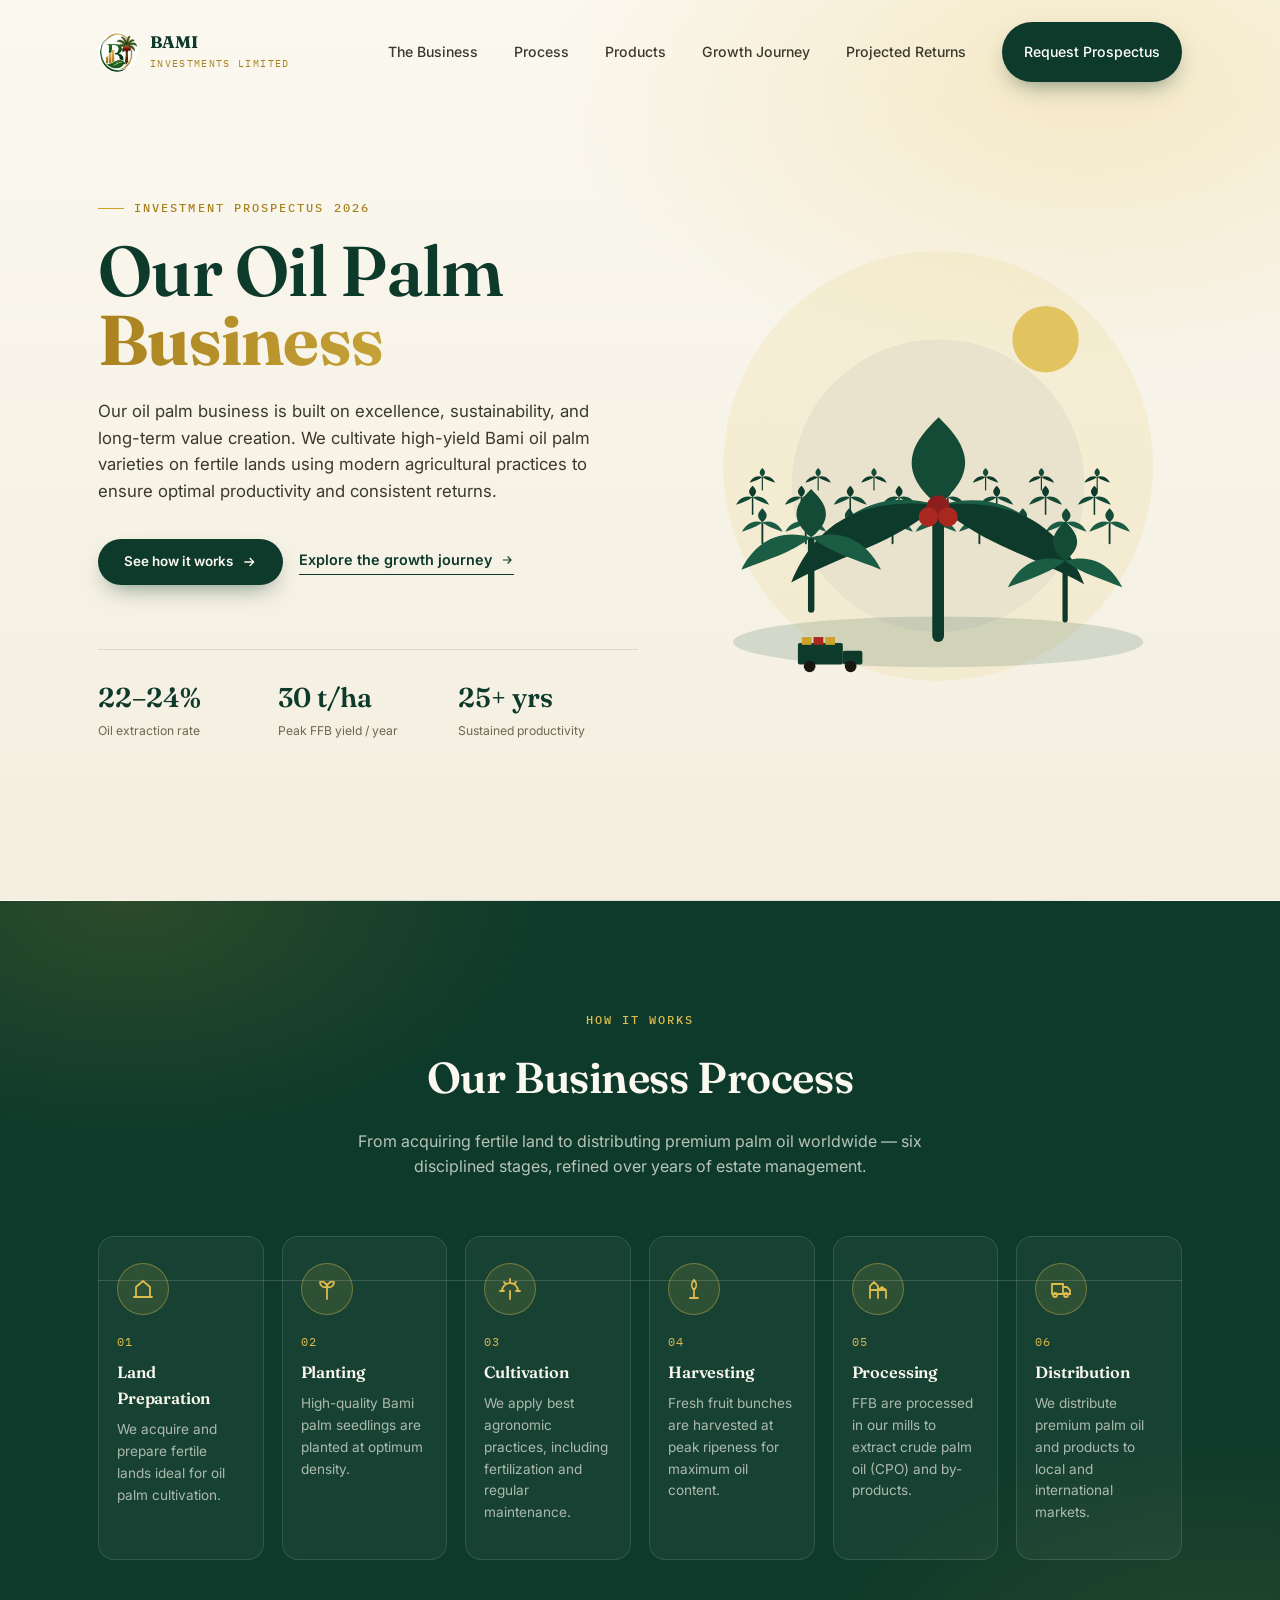
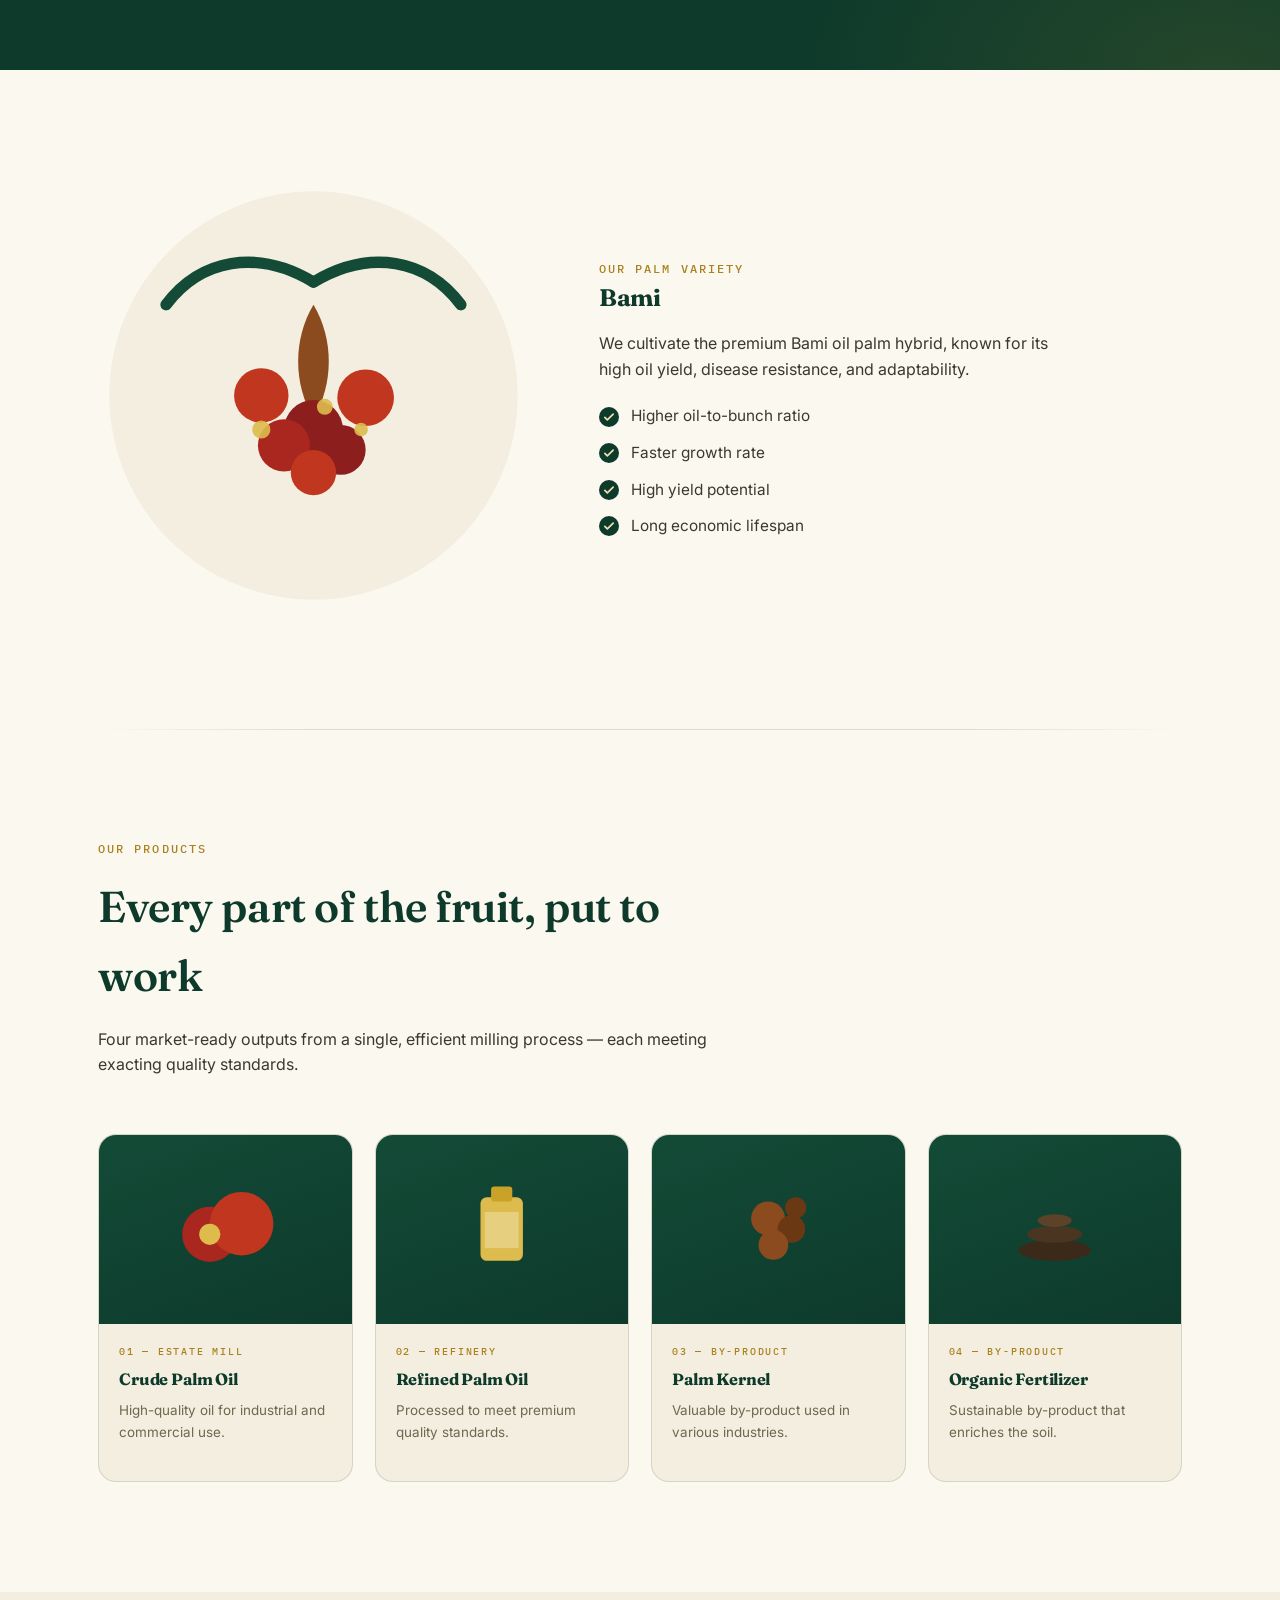
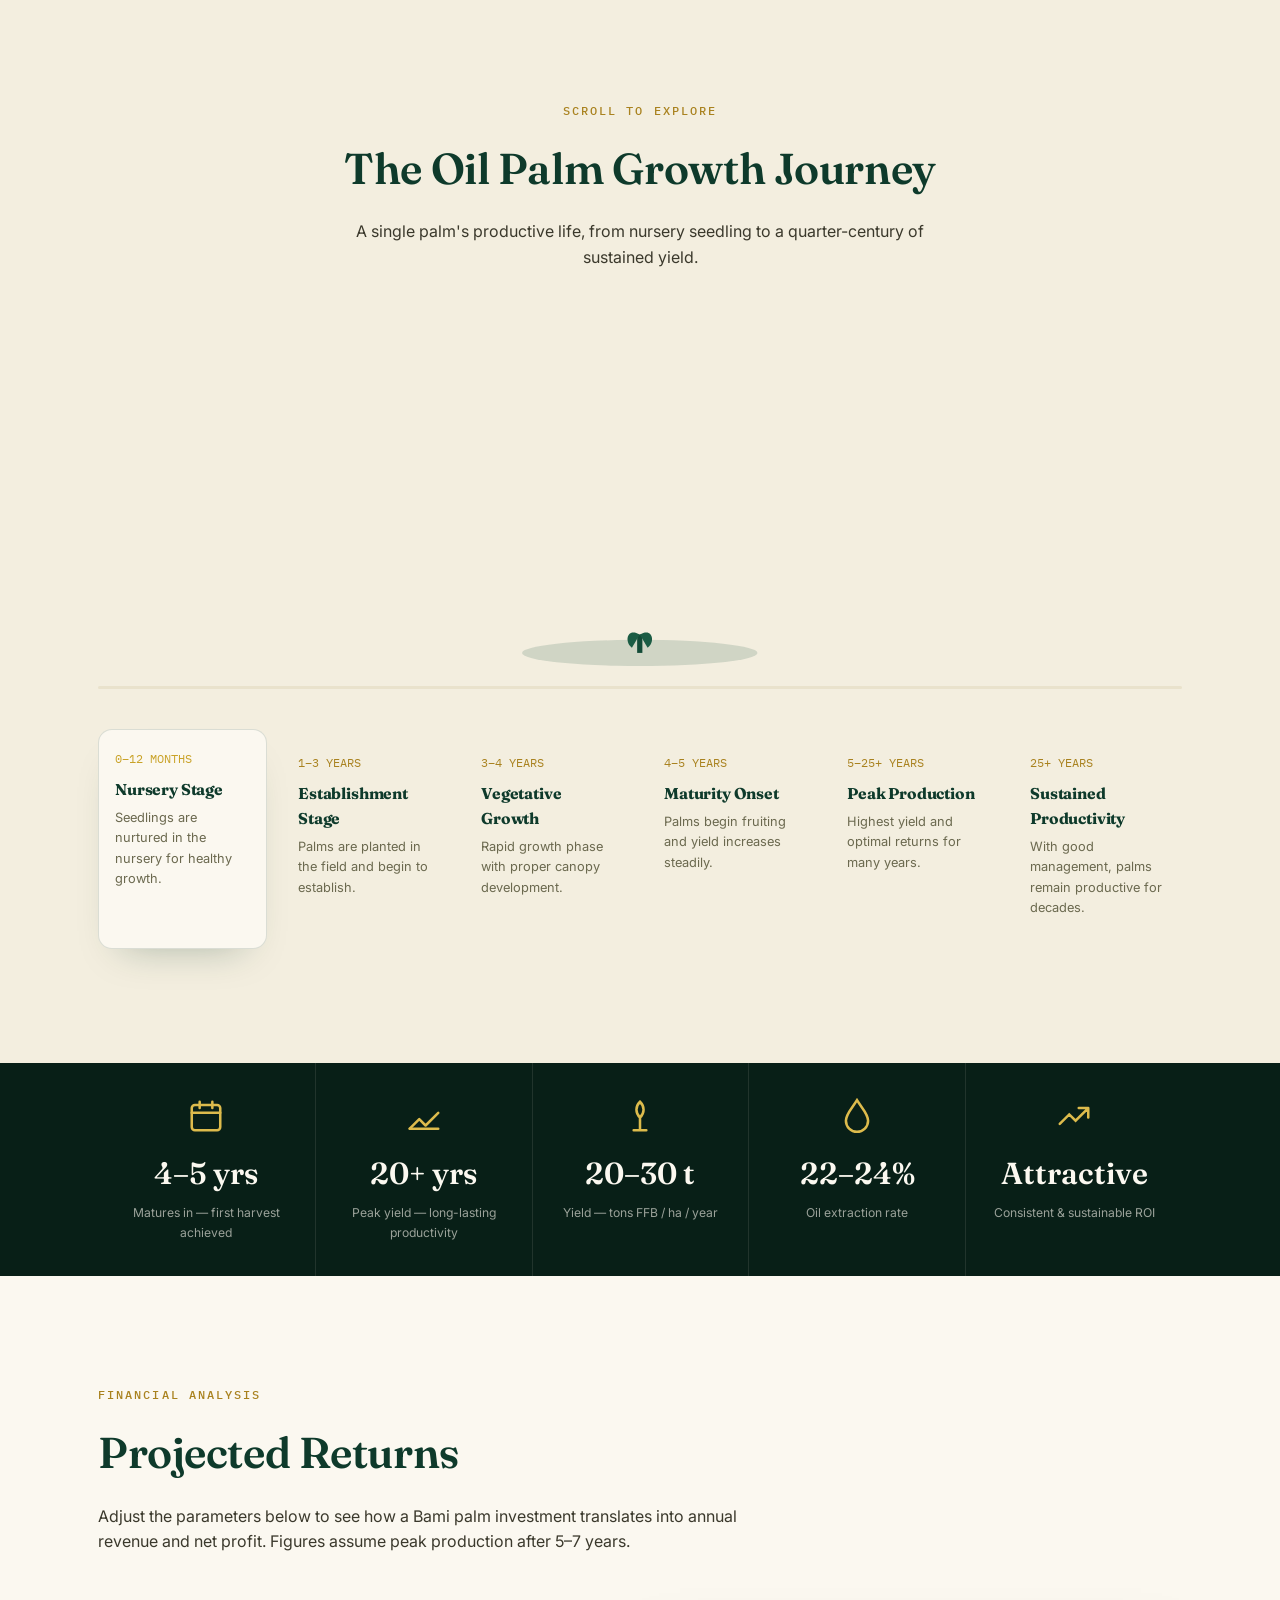
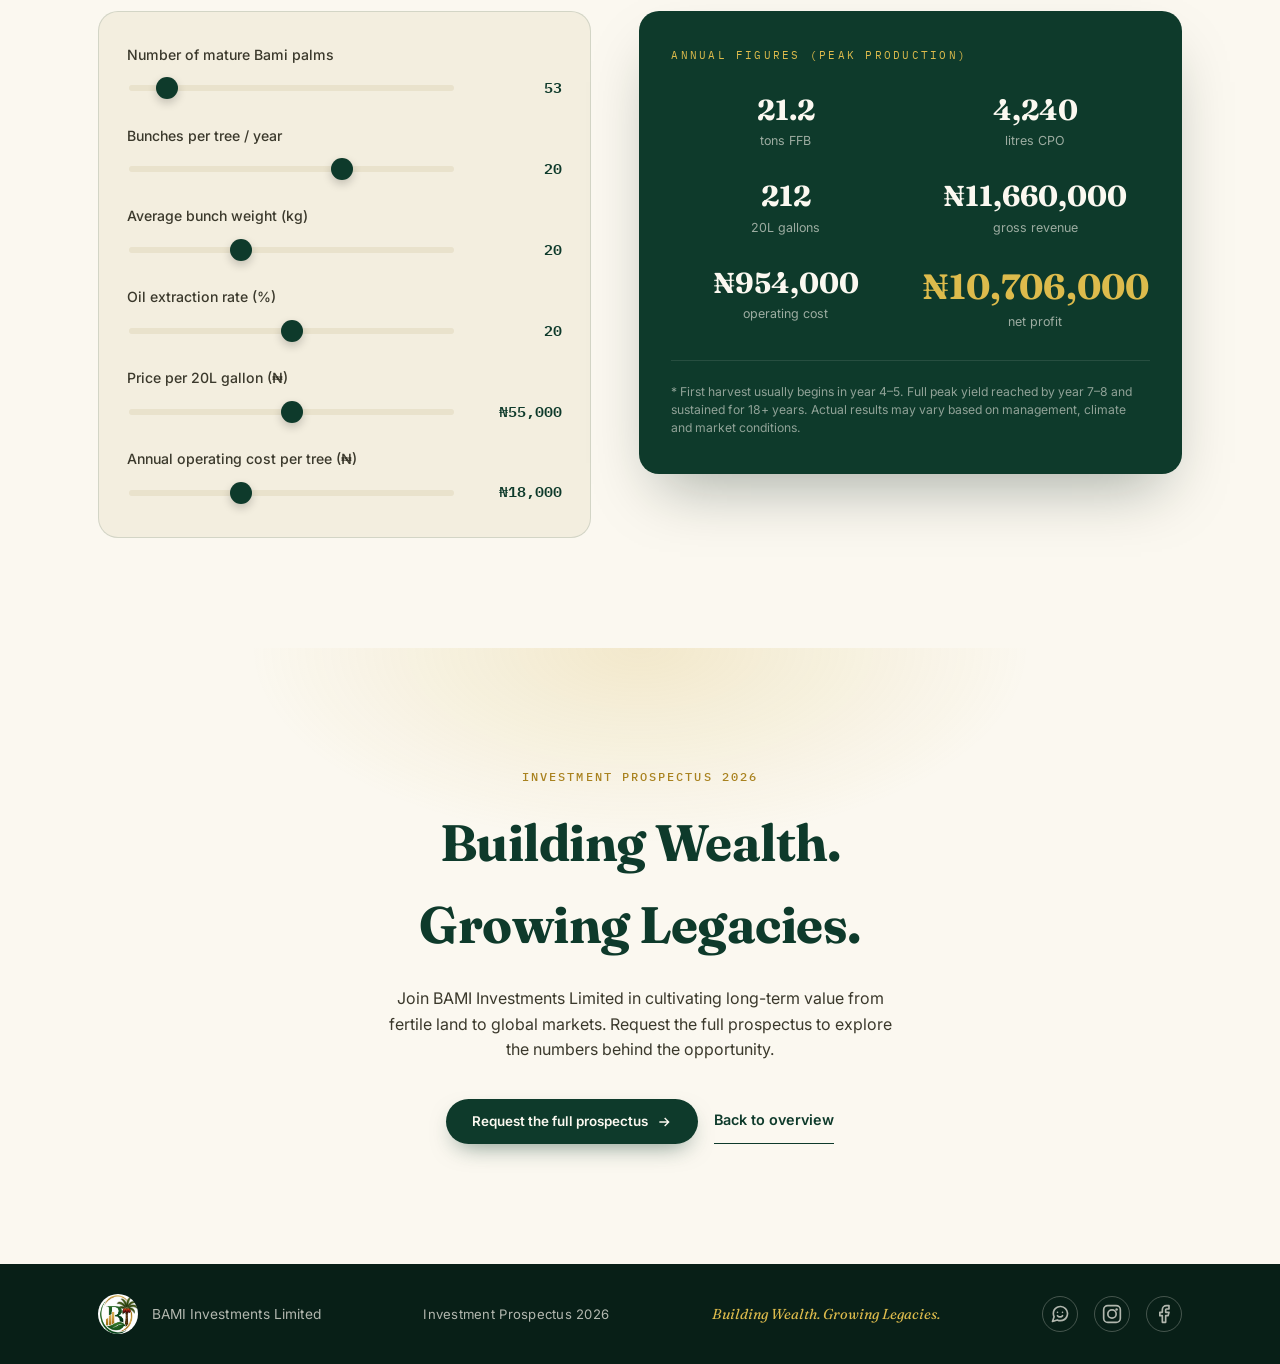
==== index.html @ 5ee55c12 "made little changes" ====
<!doctype html>
<html lang="en">
  <head>
    <meta charset="UTF-8" />
    <meta name="viewport" content="width=device-width, initial-scale=1.0" />
    <title>BAMI Investments Limited — Our Oil Palm Business</title>
    <meta
      name="description"
      content="Investment Prospectus 2026 — BAMI Investments Limited's oil palm business"
    />
    <link rel="preconnect" href="https://fonts.googleapis.com" />
    <link rel="preconnect" href="https://fonts.gstatic.com" crossorigin />
    <link
      href="https://fonts.googleapis.com/css2?family=Fraunces:opsz,wght@9..144,300;9..144,400;9..144,500;9..144,600;9..144,700;9..144,900&family=Inter:wght@400;500;600;700&family=IBM+Plex+Mono:wght@400;500;600&display=swap"
      rel="stylesheet"
    />
    <link rel="stylesheet" href="css/style.css" />
  </head>
  <body>
    <header id="siteHeader">
      <div class="container">
        <a href="#top" class="brand">
          <img
            src="img/logo.jpeg"
            alt="BAMI logo"
            class="brand-mark"
            style="
              background-color: transparent !important;
              border-radius: 20px !important;
            "
          />
          <span class="brand-text">
            <span class="name">BAMI</span>
            <span class="sub">Investments Limited</span>
          </span>
        </a>
        <nav class="primary-nav" id="primaryNav">
          <a href="#business" data-nav>The Business</a>
          <a href="#process" data-nav>Process</a>
          <a href="#products" data-nav>Products</a>
          <a href="#journey" data-nav>Growth Journey</a>
          <a href="#returns" data-nav>Projected Returns</a>
          <a
            href="#contact"
            class="cta-btn"
            data-nav
            style="color: white; height: 60px"
            >Request Prospectus</a
          >
        </nav>
        <button
          class="nav-toggle"
          id="navToggle"
          aria-label="Open navigation menu"
        >
          <span></span><span></span><span></span>
        </button>
      </div>
    </header>

    <main id="top">
      <!-- HERO -->
      <section class="hero" id="business">
        <div class="container hero-grid">
          <div class="hero-copy">
            <div class="eyebrow reveal in-view">Investment Prospectus 2026</div>
            <h1 class="reveal in-view">
              <span class="line1">Our Oil Palm</span>
              <span class="line2">Business</span>
            </h1>
            <p class="lede reveal in-view">
              Our oil palm business is built on excellence, sustainability, and
              long-term value creation. We cultivate high-yield Bami oil palm
              varieties on fertile lands using modern agricultural practices to
              ensure optimal productivity and consistent returns.
            </p>
            <div class="hero-actions reveal in-view">
              <a href="#process" class="cta-btn"
                >See how it works
                <svg
                  width="16"
                  height="16"
                  viewBox="0 0 24 24"
                  fill="none"
                  stroke="currentColor"
                  stroke-width="2"
                >
                  <path d="M5 12h14M13 6l6 6-6 6" />
                </svg>
              </a>
              <a href="#journey" class="ghost-link"
                >Explore the growth journey
                <svg
                  width="14"
                  height="14"
                  viewBox="0 0 24 24"
                  fill="none"
                  stroke="currentColor"
                  stroke-width="2"
                >
                  <path d="M5 12h14M13 6l6 6-6 6" />
                </svg>
              </a>
            </div>

            <div class="hero-stats reveal in-view">
              <div class="stat">
                <div class="num" data-count="22" data-suffix="–24%">0%</div>
                <div class="lbl">Oil extraction rate</div>
              </div>
              <div class="stat">
                <div class="num" data-count="30" data-suffix=" t/ha">0</div>
                <div class="lbl">Peak FFB yield / year</div>
              </div>
              <div class="stat">
                <div class="num" data-count="25" data-suffix="+ yrs">0</div>
                <div class="lbl">Sustained productivity</div>
              </div>
            </div>
          </div>

          <div class="hero-visual">
            <svg
              viewBox="0 0 500 500"
              fill="none"
              xmlns="http://www.w3.org/2000/svg"
              aria-hidden="true"
            >
              <circle cx="250" cy="250" r="220" fill="#F1E3B3" opacity="0.4" />
              <circle cx="250" cy="270" r="150" fill="#E9E2CC" />
              <g id="palmField"></g>
              <circle cx="360" cy="120" r="34" fill="#DDBB4C" opacity="0.85" />
              <ellipse
                cx="250"
                cy="430"
                rx="210"
                ry="26"
                fill="#134B37"
                opacity="0.15"
              />
              <g id="centerPalm" transform="translate(250,430)">
                <rect
                  x="-6"
                  y="-140"
                  width="12"
                  height="140"
                  rx="6"
                  fill="#0E3A2B"
                />
                <g class="frond-group">
                  <path
                    d="M0 -140 C -70 -160 -110 -120 -130 -80 C -80 -100 -40 -110 0 -140"
                    fill="#1B5C44"
                  />
                  <path
                    d="M0 -140 C 70 -160 110 -120 130 -80 C 80 -100 40 -110 0 -140"
                    fill="#1B5C44"
                  />
                  <path
                    d="M0 -140 C -50 -180 -20 -210 0 -230 C 20 -210 50 -180 0 -140"
                    fill="#134B37"
                  />
                  <path
                    d="M0 -140 C -90 -150 -130 -110 -150 -60 C -95 -90 -45 -100 0 -140"
                    fill="#0E3A2B"
                  />
                  <path
                    d="M0 -140 C 90 -150 130 -110 150 -60 C 95 -90 45 -100 0 -140"
                    fill="#0E3A2B"
                  />
                </g>
                <circle cx="0" cy="-138" r="12" fill="#8C1E1E" />
                <circle cx="10" cy="-128" r="10" fill="#A9271F" />
                <circle cx="-10" cy="-128" r="10" fill="#A9271F" />
              </g>
              <g transform="translate(120,400) scale(0.55)">
                <rect
                  x="-6"
                  y="-140"
                  width="12"
                  height="140"
                  rx="6"
                  fill="#0E3A2B"
                />
                <path
                  d="M0 -140 C -70 -160 -110 -120 -130 -80 C -80 -100 -40 -110 0 -140"
                  fill="#1B5C44"
                />
                <path
                  d="M0 -140 C 70 -160 110 -120 130 -80 C 80 -100 40 -110 0 -140"
                  fill="#1B5C44"
                />
                <path
                  d="M0 -140 C -50 -180 -20 -210 0 -230 C 20 -210 50 -180 0 -140"
                  fill="#134B37"
                />
              </g>
              <g transform="translate(380,410) scale(0.45)">
                <rect
                  x="-6"
                  y="-140"
                  width="12"
                  height="140"
                  rx="6"
                  fill="#0E3A2B"
                />
                <path
                  d="M0 -140 C -70 -160 -110 -120 -130 -80 C -80 -100 -40 -110 0 -140"
                  fill="#1B5C44"
                />
                <path
                  d="M0 -140 C 70 -160 110 -120 130 -80 C 80 -100 40 -110 0 -140"
                  fill="#1B5C44"
                />
                <path
                  d="M0 -140 C -50 -180 -20 -210 0 -230 C 20 -210 50 -180 0 -140"
                  fill="#134B37"
                />
              </g>
              <g id="truck" transform="translate(70,455)">
                <rect
                  x="0"
                  y="-24"
                  width="46"
                  height="22"
                  rx="2"
                  fill="#0E3A2B"
                />
                <rect
                  x="46"
                  y="-16"
                  width="20"
                  height="14"
                  rx="2"
                  fill="#0E3A2B"
                />
                <circle cx="12" cy="0" r="6" fill="#191810" />
                <circle cx="54" cy="0" r="6" fill="#191810" />
                <rect x="4" y="-30" width="10" height="8" fill="#C9A227" />
                <rect x="16" y="-30" width="10" height="8" fill="#A9271F" />
                <rect x="28" y="-30" width="10" height="8" fill="#C9A227" />
              </g>
            </svg>
          </div>
        </div>
      </section>

      <div class="container"><div class="divider-line"></div></div>

      <!-- PROCESS -->
      <section class="process pad" id="process">
        <div class="container">
          <div class="section-head center">
            <div class="eyebrow">How it works</div>
            <h2>Our Business Process</h2>
            <p>
              From acquiring fertile land to distributing premium palm oil
              worldwide — six disciplined stages, refined over years of estate
              management.
            </p>
          </div>

          <div class="process-track">
            <div class="process-line"></div>
            <div class="process-grid stagger">
              <div class="proc-card reveal">
                <div class="proc-icon">
                  <svg
                    viewBox="0 0 24 24"
                    fill="none"
                    stroke-width="1.8"
                    stroke-linecap="round"
                  >
                    <path d="M3 20h18M5 20V10l7-6 7 6v10" />
                  </svg>
                </div>
                <div class="proc-num">01</div>
                <h4>Land Preparation</h4>
                <p>
                  We acquire and prepare fertile lands ideal for oil palm
                  cultivation.
                </p>
              </div>

              <div class="proc-card reveal">
                <div class="proc-icon">
                  <svg
                    viewBox="0 0 24 24"
                    fill="none"
                    stroke-width="1.8"
                    stroke-linecap="round"
                  >
                    <path
                      d="M12 22V10M12 10C12 6 8 4 5 5c0 4 3 6 7 5zM12 10c0-4 4-6 7-5 0 4-3 6-7 5z"
                    />
                  </svg>
                </div>
                <div class="proc-num">02</div>
                <h4>Planting</h4>
                <p>
                  High-quality Bami palm seedlings are planted at optimum
                  density.
                </p>
              </div>

              <div class="proc-card reveal">
                <div class="proc-icon">
                  <svg
                    viewBox="0 0 24 24"
                    fill="none"
                    stroke-width="1.8"
                    stroke-linecap="round"
                  >
                    <path
                      d="M12 2v3M6 5l2 2M18 5l-2 2M4 14a8 8 0 0116 0M2 14h4M18 14h4M12 14v8"
                    />
                  </svg>
                </div>
                <div class="proc-num">03</div>
                <h4>Cultivation</h4>
                <p>
                  We apply best agronomic practices, including fertilization and
                  regular maintenance.
                </p>
              </div>

              <div class="proc-card reveal">
                <div class="proc-icon">
                  <svg
                    viewBox="0 0 24 24"
                    fill="none"
                    stroke-width="1.8"
                    stroke-linecap="round"
                  >
                    <path d="M12 3c3 3 3 7 0 10-3-3-3-7 0-10zM12 13v8M8 21h8" />
                  </svg>
                </div>
                <div class="proc-num">04</div>
                <h4>Harvesting</h4>
                <p>
                  Fresh fruit bunches are harvested at peak ripeness for maximum
                  oil content.
                </p>
              </div>

              <div class="proc-card reveal">
                <div class="proc-icon">
                  <svg
                    viewBox="0 0 24 24"
                    fill="none"
                    stroke-width="1.8"
                    stroke-linecap="round"
                  >
                    <path
                      d="M4 21V9l4-4 4 4v12M4 13h8M12 21V13l4-3 4 3v8M12 13h8"
                    />
                  </svg>
                </div>
                <div class="proc-num">05</div>
                <h4>Processing</h4>
                <p>
                  FFB are processed in our mills to extract crude palm oil (CPO)
                  and by-products.
                </p>
              </div>

              <div class="proc-card reveal">
                <div class="proc-icon">
                  <svg
                    viewBox="0 0 24 24"
                    fill="none"
                    stroke-width="1.8"
                    stroke-linecap="round"
                  >
                    <path
                      d="M3 17V7h11v10M3 17h11M14 10h4l3 3v4h-7M6 20a2 2 0 100-4 2 2 0 000 4zM17 20a2 2 0 100-4 2 2 0 000 4z"
                    />
                  </svg>
                </div>
                <div class="proc-num">06</div>
                <h4>Distribution</h4>
                <p>
                  We distribute premium palm oil and products to local and
                  international markets.
                </p>
              </div>
            </div>
          </div>
        </div>
      </section>

      <!-- VARIETY -->
      <section class="pad">
        <div class="container split">
          <div class="variety-art reveal">
            <svg
              viewBox="0 0 380 380"
              fill="none"
              xmlns="http://www.w3.org/2000/svg"
            >
              <circle cx="190" cy="190" r="180" fill="#F3EEDF" />
              <g id="fruitCluster" transform="translate(190,200)">
                <path
                  d="M0 -90 C -18 -60 -18 -20 0 10 C 18 -20 18 -60 0 -90Z"
                  fill="#8C4A1F"
                />
                <circle cx="-46" cy="-10" r="24" fill="#C1361F" />
                <circle cx="0" cy="20" r="26" fill="#8C1E1E" />
                <circle cx="46" cy="-8" r="25" fill="#C1361F" />
                <circle cx="-26" cy="34" r="23" fill="#A9271F" />
                <circle cx="24" cy="38" r="22" fill="#8C1E1E" />
                <circle cx="0" cy="58" r="20" fill="#C1361F" />
                <circle cx="-46" cy="20" r="8" fill="#DDBB4C" opacity="0.9" />
                <circle cx="10" cy="0" r="7" fill="#DDBB4C" opacity="0.9" />
                <circle cx="42" cy="20" r="6" fill="#DDBB4C" opacity="0.9" />
              </g>
              <g stroke="#134B37" stroke-width="10" stroke-linecap="round">
                <path d="M190 90 C 140 60 90 70 60 110" fill="none" />
                <path d="M190 90 C 240 60 290 70 320 110" fill="none" />
              </g>
            </svg>
          </div>
          <div class="variety-copy reveal">
            <div class="eyebrow">Our Palm Variety</div>
            <h2>Bami</h2>
            <p style="margin-top: 14px; color: var(--ink-700); max-width: 48ch">
              We cultivate the premium Bami oil palm hybrid, known for its high
              oil yield, disease resistance, and adaptability.
            </p>
            <ul class="check-list">
              <li>
                <svg viewBox="0 0 24 24" fill="none">
                  <circle cx="12" cy="12" r="12" fill="#0E3A2B" />
                  <path
                    d="M7 12.5l3 3 7-7"
                    stroke="#F1E3B3"
                    stroke-width="2"
                    stroke-linecap="round"
                    stroke-linejoin="round"
                  /></svg
                ><span>Higher oil-to-bunch ratio</span>
              </li>
              <li>
                <svg viewBox="0 0 24 24" fill="none">
                  <circle cx="12" cy="12" r="12" fill="#0E3A2B" />
                  <path
                    d="M7 12.5l3 3 7-7"
                    stroke="#F1E3B3"
                    stroke-width="2"
                    stroke-linecap="round"
                    stroke-linejoin="round"
                  /></svg
                ><span>Faster growth rate</span>
              </li>
              <li>
                <svg viewBox="0 0 24 24" fill="none">
                  <circle cx="12" cy="12" r="12" fill="#0E3A2B" />
                  <path
                    d="M7 12.5l3 3 7-7"
                    stroke="#F1E3B3"
                    stroke-width="2"
                    stroke-linecap="round"
                    stroke-linejoin="round"
                  /></svg
                ><span>High yield potential</span>
              </li>
              <li>
                <svg viewBox="0 0 24 24" fill="none">
                  <circle cx="12" cy="12" r="12" fill="#0E3A2B" />
                  <path
                    d="M7 12.5l3 3 7-7"
                    stroke="#F1E3B3"
                    stroke-width="2"
                    stroke-linecap="round"
                    stroke-linejoin="round"
                  /></svg
                ><span>Long economic lifespan</span>
              </li>
            </ul>
          </div>
        </div>
      </section>

      <div class="container"><div class="divider-line"></div></div>

      <!-- PRODUCTS -->
      <section class="pad" id="products">
        <div class="container">
          <div class="section-head">
            <div class="eyebrow">Our Products</div>
            <h2>Every part of the fruit, put to work</h2>
            <p>
              Four market-ready outputs from a single, efficient milling process
              — each meeting exacting quality standards.
            </p>
          </div>

          <div class="product-grid stagger">
            <div class="product-card reveal">
              <div class="product-thumb">
                <svg viewBox="0 0 100 100" fill="none">
                  <circle cx="35" cy="55" r="26" fill="#A9271F" />
                  <circle cx="65" cy="45" r="30" fill="#C1361F" />
                  <circle cx="35" cy="55" r="10" fill="#DDBB4C" />
                </svg>
              </div>
              <div class="product-body">
                <div class="eyebrow">01 — Estate mill</div>
                <h4>Crude Palm Oil</h4>
                <p>High-quality oil for industrial and commercial use.</p>
              </div>
            </div>
            <div class="product-card reveal">
              <div class="product-thumb">
                <svg viewBox="0 0 100 100" fill="none">
                  <rect
                    x="30"
                    y="20"
                    width="40"
                    height="60"
                    rx="6"
                    fill="#DDBB4C"
                  />
                  <rect
                    x="40"
                    y="10"
                    width="20"
                    height="14"
                    rx="3"
                    fill="#C9A227"
                  />
                  <rect
                    x="34"
                    y="34"
                    width="32"
                    height="34"
                    fill="#F1E3B3"
                    opacity="0.5"
                  />
                </svg>
              </div>
              <div class="product-body">
                <div class="eyebrow">02 — Refinery</div>
                <h4>Refined Palm Oil</h4>
                <p>Processed to meet premium quality standards.</p>
              </div>
            </div>
            <div class="product-card reveal">
              <div class="product-thumb">
                <svg viewBox="0 0 100 100" fill="none">
                  <circle cx="40" cy="40" r="16" fill="#8C4A1F" />
                  <circle cx="62" cy="50" r="13" fill="#6B3814" />
                  <circle cx="45" cy="65" r="14" fill="#8C4A1F" />
                  <circle cx="66" cy="30" r="10" fill="#6B3814" />
                </svg>
              </div>
              <div class="product-body">
                <div class="eyebrow">03 — By-product</div>
                <h4>Palm Kernel</h4>
                <p>Valuable by-product used in various industries.</p>
              </div>
            </div>
            <div class="product-card reveal">
              <div class="product-thumb">
                <svg viewBox="0 0 100 100" fill="none">
                  <ellipse cx="50" cy="70" rx="34" ry="10" fill="#3B2A1A" />
                  <ellipse cx="50" cy="55" rx="26" ry="8" fill="#4A3521" />
                  <ellipse cx="50" cy="42" rx="16" ry="6" fill="#5C4229" />
                </svg>
              </div>
              <div class="product-body">
                <div class="eyebrow">04 — By-product</div>
                <h4>Organic Fertilizer</h4>
                <p>Sustainable by-product that enriches the soil.</p>
              </div>
            </div>
          </div>
        </div>
      </section>

      <!-- GROWTH JOURNEY -->
      <section class="journey pad" id="journey">
        <div class="container">
          <div class="section-head center">
            <div class="eyebrow">Scroll to explore</div>
            <h2>The Oil Palm Growth Journey</h2>
            <p>
              A single palm's productive life, from nursery seedling to a
              quarter-century of sustained yield.
            </p>
          </div>

          <div class="journey-visual">
            <svg viewBox="0 0 200 260" id="growthSvg">
              <g id="growthGround">
                <ellipse
                  cx="100"
                  cy="250"
                  rx="90"
                  ry="10"
                  fill="#134B37"
                  opacity="0.15"
                />
              </g>
              <g id="growthPlant" transform="translate(100,250)"></g>
            </svg>
          </div>

          <div class="journey-progress">
            <div class="journey-progress-fill" id="journeyFill"></div>
          </div>

          <div class="journey-track" id="journeyTrack">
            <div class="journey-stage" data-stage="0">
              <div class="yr">0–12 MONTHS</div>
              <h4>Nursery Stage</h4>
              <p>Seedlings are nurtured in the nursery for healthy growth.</p>
            </div>
            <div class="journey-stage" data-stage="1">
              <div class="yr">1–3 YEARS</div>
              <h4>Establishment Stage</h4>
              <p>Palms are planted in the field and begin to establish.</p>
            </div>
            <div class="journey-stage" data-stage="2">
              <div class="yr">3–4 YEARS</div>
              <h4>Vegetative Growth</h4>
              <p>Rapid growth phase with proper canopy development.</p>
            </div>
            <div class="journey-stage" data-stage="3">
              <div class="yr">4–5 YEARS</div>
              <h4>Maturity Onset</h4>
              <p>Palms begin fruiting and yield increases steadily.</p>
            </div>
            <div class="journey-stage" data-stage="4">
              <div class="yr">5–25+ YEARS</div>
              <h4>Peak Production</h4>
              <p>Highest yield and optimal returns for many years.</p>
            </div>
            <div class="journey-stage" data-stage="5">
              <div class="yr">25+ YEARS</div>
              <h4>Sustained Productivity</h4>
              <p>With good management, palms remain productive for decades.</p>
            </div>
          </div>
        </div>
      </section>

      <!-- METRICS -->
      <section class="metrics">
        <div class="container">
          <div class="metrics-grid">
            <div class="metric reveal">
              <div class="metric-icon">
                <svg
                  viewBox="0 0 24 24"
                  fill="none"
                  stroke-width="1.6"
                  stroke-linecap="round"
                >
                  <rect x="3" y="5" width="18" height="16" rx="2" />
                  <path d="M3 10h18M8 3v4M16 3v4" />
                </svg>
              </div>
              <div class="num">4–5 yrs</div>
              <div class="lbl">Matures in — first harvest achieved</div>
            </div>
            <div class="metric reveal">
              <div class="metric-icon">
                <svg
                  viewBox="0 0 24 24"
                  fill="none"
                  stroke-width="1.6"
                  stroke-linecap="round"
                  stroke-linejoin="round"
                >
                  <path d="M3 20l6-6 4 4 8-8" />
                  <path d="M21 20H3" />
                </svg>
              </div>
              <div class="num">20+ yrs</div>
              <div class="lbl">Peak yield — long-lasting productivity</div>
            </div>
            <div class="metric reveal">
              <div class="metric-icon">
                <svg
                  viewBox="0 0 24 24"
                  fill="none"
                  stroke-width="1.6"
                  stroke-linecap="round"
                >
                  <path d="M12 3c3 3 3 7 0 10-3-3-3-7 0-10zM12 13v8M8 21h8" />
                </svg>
              </div>
              <div class="num">20–30 t</div>
              <div class="lbl">Yield — tons FFB / ha / year</div>
            </div>
            <div class="metric reveal">
              <div class="metric-icon">
                <svg
                  viewBox="0 0 24 24"
                  fill="none"
                  stroke-width="1.6"
                  stroke-linecap="round"
                >
                  <path
                    d="M12 2c3 5 7 8.5 7 13a7 7 0 11-14 0c0-4.5 4-8 7-13z"
                  />
                </svg>
              </div>
              <div class="num">22–24%</div>
              <div class="lbl">Oil extraction rate</div>
            </div>
            <div class="metric reveal">
              <div class="metric-icon">
                <svg
                  viewBox="0 0 24 24"
                  fill="none"
                  stroke-width="1.6"
                  stroke-linecap="round"
                >
                  <path d="M3 17l6-6 4 4 8-8M21 7v6M15 7h6" />
                </svg>
              </div>
              <div class="num">Attractive</div>
              <div class="lbl">Consistent &amp; sustainable ROI</div>
            </div>
          </div>
        </div>
      </section>

      <!-- PROJECTED RETURNS CALCULATOR -->
      <section class="returns pad" id="returns">
        <div class="container">
          <div class="section-head">
            <div class="eyebrow">Financial Analysis</div>
            <h2>Projected Returns</h2>
            <p>
              Adjust the parameters below to see how a Bami palm investment
              translates into annual revenue and net profit. Figures assume peak
              production after 5–7 years.
            </p>
          </div>

          <div class="calculator-grid">
            <div class="calc-inputs">
              <div class="input-group">
                <label for="treeCount">Number of mature Bami palms</label>
                <div class="input-row">
                  <input
                    type="range"
                    id="treeCount"
                    min="10"
                    max="500"
                    value="53"
                    step="1"
                  />
                  <span class="input-value" id="treeCountVal">53</span>
                </div>
              </div>
              <div class="input-group">
                <label for="bunchesPerTree">Bunches per tree / year</label>
                <div class="input-row">
                  <input
                    type="range"
                    id="bunchesPerTree"
                    min="10"
                    max="25"
                    value="20"
                    step="1"
                  />
                  <span class="input-value" id="bunchesPerTreeVal">20</span>
                </div>
              </div>
              <div class="input-group">
                <label for="bunchWeight">Average bunch weight (kg)</label>
                <div class="input-row">
                  <input
                    type="range"
                    id="bunchWeight"
                    min="15"
                    max="30"
                    value="20"
                    step="1"
                  />
                  <span class="input-value" id="bunchWeightVal">20</span>
                </div>
              </div>
              <div class="input-group">
                <label for="extractionRate">Oil extraction rate (%)</label>
                <div class="input-row">
                  <input
                    type="range"
                    id="extractionRate"
                    min="18"
                    max="22"
                    value="20"
                    step="0.5"
                  />
                  <span class="input-value" id="extractionRateVal">20</span>
                </div>
              </div>
              <div class="input-group">
                <label for="pricePerGallon">Price per 20L gallon (₦)</label>
                <div class="input-row">
                  <input
                    type="range"
                    id="pricePerGallon"
                    min="35000"
                    max="75000"
                    value="55000"
                    step="1000"
                  />
                  <span class="input-value" id="pricePerGallonVal"
                    >₦55,000</span
                  >
                </div>
              </div>
              <div class="input-group">
                <label for="costPerTree"
                  >Annual operating cost per tree (₦)</label
                >
                <div class="input-row">
                  <input
                    type="range"
                    id="costPerTree"
                    min="12000"
                    max="30000"
                    value="18000"
                    step="500"
                  />
                  <span class="input-value" id="costPerTreeVal">₦18,000</span>
                </div>
              </div>
            </div>

            <div class="calc-results">
              <div class="result-card">
                <div class="result-eyebrow">
                  ANNUAL FIGURES (PEAK PRODUCTION)
                </div>
                <div class="result-grid">
                  <div class="result-item">
                    <div class="result-value" id="ffbTotal">21.2</div>
                    <div class="result-label">tons FFB</div>
                  </div>
                  <div class="result-item">
                    <div class="result-value" id="cpoLitres">4,240</div>
                    <div class="result-label">litres CPO</div>
                  </div>
                  <div class="result-item">
                    <div class="result-value" id="gallons20L">212</div>
                    <div class="result-label">20L gallons</div>
                  </div>
                  <div class="result-item">
                    <div class="result-value" id="revenue">₦11,660,000</div>
                    <div class="result-label">gross revenue</div>
                  </div>
                  <div class="result-item">
                    <div class="result-value" id="annualCost">₦954,000</div>
                    <div class="result-label">operating cost</div>
                  </div>
                  <div class="result-item accent">
                    <div class="result-value" id="netProfit">₦10,706,000</div>
                    <div class="result-label">net profit</div>
                  </div>
                </div>
                <div class="note">
                  * First harvest usually begins in year 4–5. Full peak yield
                  reached by year 7–8 and sustained for 18+ years. Actual
                  results may vary based on management, climate and market
                  conditions.
                </div>
              </div>
            </div>
          </div>
        </div>
      </section>

      <!-- CLOSING CTA -->
      <section class="closing" id="contact">
        <div class="container">
          <div class="eyebrow reveal">Investment Prospectus 2026</div>
          <h2 class="reveal">Building Wealth. Growing Legacies.</h2>
          <p class="reveal">
            Join BAMI Investments Limited in cultivating long-term value from
            fertile land to global markets. Request the full prospectus to
            explore the numbers behind the opportunity.
          </p>
          <div class="closing-actions reveal">
            <a
              href="mailto:prospectus@bamiinvestments.com"
              class="cta-btn"
              id="requestBtn"
              >Request the full prospectus
              <svg
                width="16"
                height="16"
                viewBox="0 0 24 24"
                fill="none"
                stroke="currentColor"
                stroke-width="2"
              >
                <path d="M5 12h14M13 6l6 6-6 6" />
              </svg>
            </a>
            <a href="#business" class="ghost-link">Back to overview</a>
          </div>
        </div>
      </section>
    </main>

    <footer>
      <div class="container">
        <div class="fbrand">
          <img
            src="img/logo.jpeg"
            alt="BAMI logo"
            class="brand-mark"
            style="
              background-color: transparent !important;
              border-radius: 20px !important;
            "
          />
          <span>BAMI Investments Limited</span>
        </div>
        <div class="fmid">Investment Prospectus 2026</div>
        <div class="ftag">Building Wealth. Growing Legacies.</div>
        <div class="fsocial">
          <a
            href="https://wa.me/2341234567890"
            aria-label="WhatsApp"
            class="social-icon"
            target="_blank"
            rel="noopener noreferrer"
          >
            <svg
              width="20"
              height="20"
              viewBox="0 0 24 24"
              fill="none"
              stroke="currentColor"
              stroke-width="2"
              stroke-linecap="round"
              stroke-linejoin="round"
            >
              <path
                d="M21 11.5a8.38 8.38 0 0 1-.9 3.8 8.5 8.5 0 0 1-7.6 4.7 8.38 8.38 0 0 1-3.8-.9L3 21l1.9-5.7a8.38 8.38 0 0 1-.9-3.8 8.5 8.5 0 0 1 4.7-7.6 8.38 8.38 0 0 1 3.8-.9h.5a8.48 8.48 0 0 1 8 8v.5z"
              />
              <path
                d="M9 10h.01M15 10h.01"
                stroke-width="2"
                stroke="currentColor"
                fill="currentColor"
              />
              <path d="M9 14c.7.9 2 1.5 3 1.5s2.3-.6 3-1.5" />
            </svg>
          </a>
          <a
            href="https://instagram.com/bamiinvestments"
            aria-label="Instagram"
            class="social-icon"
            target="_blank"
            rel="noopener noreferrer"
          >
            <svg
              width="20"
              height="20"
              viewBox="0 0 24 24"
              fill="none"
              stroke="currentColor"
              stroke-width="2"
              stroke-linecap="round"
              stroke-linejoin="round"
            >
              <rect x="2" y="2" width="20" height="20" rx="5" />
              <circle cx="12" cy="12" r="5" />
              <circle
                cx="17.5"
                cy="6.5"
                r="1.5"
                fill="currentColor"
                stroke="none"
              />
            </svg>
          </a>
          <a
            href="https://facebook.com/bamiinvestments"
            aria-label="Facebook"
            class="social-icon"
            target="_blank"
            rel="noopener noreferrer"
          >
            <svg
              width="20"
              height="20"
              viewBox="0 0 24 24"
              fill="none"
              stroke="currentColor"
              stroke-width="2"
              stroke-linecap="round"
              stroke-linejoin="round"
            >
              <path
                d="M18 2h-3a5 5 0 0 0-5 5v3H7v4h3v8h4v-8h3l1-4h-4V7a1 1 0 0 1 1-1h3z"
              />
            </svg>
          </a>
        </div>
      </div>
    </footer>

    <button class="to-top" id="toTop" aria-label="Back to top">
      <svg
        viewBox="0 0 24 24"
        fill="none"
        stroke-width="2"
        stroke-linecap="round"
      >
        <path d="M12 19V5M5 12l7-7 7 7" />
      </svg>
    </button>

    <script src="js/main.js"></script>
  </body>
</html>
---- css/style.css ----
:root {
  --forest-950: #081f17;
  --forest-800: #0e3a2b;
  --forest-700: #134b37;
  --forest-600: #1b5c44;
  --gold-600: #a9821f;
  --gold-500: #c9a227;
  --gold-400: #ddbb4c;
  --gold-200: #f1e3b3;
  --cream-50: #fbf8f0;
  --cream-100: #f3eedf;
  --cream-200: #e9e2cc;
  --ink-900: #191810;
  --ink-700: #3b392c;
  --ink-500: #6b694f;
  --line: rgba(14, 58, 43, 0.14);
  --shadow-lg: 0 30px 60px -20px rgba(8, 31, 23, 0.35);
  --ease: cubic-bezier(0.22, 1, 0.36, 1);
}

*,
*::before,
*::after {
  box-sizing: border-box;
}
html {
  scroll-behavior: smooth;
}
@media (prefers-reduced-motion: reduce) {
  html {
    scroll-behavior: auto;
  }
  *,
  *::before,
  *::after {
    animation-duration: 0.01ms !important;
    animation-iteration-count: 1 !important;
    transition-duration: 0.01ms !important;
    scroll-behavior: auto !important;
  }
}

body {
  margin: 0;
  background: var(--cream-50);
  color: var(--ink-900);
  font-family: "Inter", sans-serif;
  line-height: 1.6;
  -webkit-font-smoothing: antialiased;
  overflow-x: hidden;
}

h1,
h2,
h3,
h4 {
  font-family: "Fraunces", serif;
  margin: 0;
  letter-spacing: -0.01em;
  color: var(--forest-800);
}

.eyebrow {
  font-family: "IBM Plex Mono", monospace;
  text-transform: uppercase;
  letter-spacing: 0.18em;
  font-size: 0.72rem;
  font-weight: 500;
  color: var(--gold-600);
}

a {
  color: inherit;
}
img {
  max-width: 100%;
  display: block;
}
.container {
  width: 100%;
  max-width: 1180px;
  margin: 0 auto;
  padding: 0 clamp(20px, 5vw, 48px);
}
section {
  position: relative;
}

::selection {
  background: var(--gold-400);
  color: var(--forest-950);
}

/* ---------- Scroll reveal ---------- */
.reveal {
  opacity: 0;
  transform: translateY(28px);
  transition:
    opacity 0.9s var(--ease),
    transform 0.9s var(--ease);
}
.reveal.in-view {
  opacity: 1;
  transform: translateY(0);
}
.stagger .reveal:nth-child(1) {
  transition-delay: 0.02s;
}
.stagger .reveal:nth-child(2) {
  transition-delay: 0.1s;
}
.stagger .reveal:nth-child(3) {
  transition-delay: 0.18s;
}
.stagger .reveal:nth-child(4) {
  transition-delay: 0.26s;
}
.stagger .reveal:nth-child(5) {
  transition-delay: 0.34s;
}
.stagger .reveal:nth-child(6) {
  transition-delay: 0.42s;
}

/* ---------- Header ---------- */
header {
  position: fixed;
  top: 0;
  left: 0;
  right: 0;
  z-index: 100;
  padding: 22px 0;
  transition:
    padding 0.4s var(--ease),
    background-color 0.4s var(--ease),
    box-shadow 0.4s var(--ease);
}
header .container {
  display: flex;
  align-items: center;
  justify-content: space-between;
}
header.scrolled {
  padding: 12px 0;
  background: rgba(251, 248, 240, 0.86);
  backdrop-filter: blur(14px);
  box-shadow:
    0 1px 0 var(--line),
    0 20px 40px -30px rgba(8, 31, 23, 0.3);
}
.brand {
  display: flex;
  align-items: center;
  gap: 12px;
  text-decoration: none;
}
.brand-mark {
  width: 40px;
  height: 40px;
  flex-shrink: 0;
  transition: transform 0.5s var(--ease);
}
.brand:hover .brand-mark {
  transform: rotate(-12deg);
}
.brand-text {
  line-height: 1.15;
}
.brand-text .name {
  font-family: "Fraunces", serif;
  font-weight: 700;
  font-size: 1.05rem;
  color: var(--forest-800);
  display: block;
}
header.scrolled .brand-text .name {
  color: var(--forest-800);
}
.brand-text .sub {
  font-family: "IBM Plex Mono", monospace;
  font-size: 0.6rem;
  letter-spacing: 0.14em;
  color: var(--gold-600);
  text-transform: uppercase;
}

nav.primary-nav {
  display: flex;
  align-items: center;
  gap: 36px;
}
nav.primary-nav a {
  text-decoration: none;
  font-size: 0.88rem;
  font-weight: 500;
  color: var(--ink-700);
  position: relative;
  padding: 4px 0;
}
nav.primary-nav a::after {
  content: "";
  position: absolute;
  left: 0;
  bottom: -2px;
  width: 0;
  height: 1.5px;
  background: var(--gold-500);
  transition: width 0.35s var(--ease);
}
nav.primary-nav a:hover::after {
  width: 100%;
}

/* ---------- CTA Button ---------- */
.cta-btn {
  font-family: "Inter", sans-serif;
  font-weight: 600;
  font-size: 0.84rem;
  background: var(--forest-800);
  color: var(--cream-50);
  border: none;
  padding: 12px 26px;
  min-width: 180px;
  height: auto;
  white-space: nowrap;
  border-radius: 999px;
  cursor: pointer;
  text-decoration: none;
  display: inline-flex;
  align-items: center;
  justify-content: center;
  gap: 8px;
  transition:
    transform 0.35s var(--ease),
    box-shadow 0.35s var(--ease),
    background 0.35s var(--ease);
  box-shadow: 0 10px 24px -10px rgba(14, 58, 43, 0.6);
}
.cta-btn:hover {
  transform: translateY(-2px);
  background: var(--forest-700);
  box-shadow: 0 16px 30px -10px rgba(14, 58, 43, 0.7);
}

.nav-toggle {
  display: none;
  background: none;
  border: none;
  cursor: pointer;
  padding: 6px;
}
.nav-toggle span {
  display: block;
  width: 24px;
  height: 2px;
  background: var(--forest-800);
  margin: 5px 0;
  transition:
    transform 0.3s var(--ease),
    opacity 0.3s var(--ease);
}

/* ---------- Hero ---------- */
.hero {
  min-height: 100vh;
  display: flex;
  align-items: center;
  padding-top: 120px;
  padding-bottom: 80px;
  background:
    radial-gradient(
      ellipse 900px 500px at 85% 8%,
      rgba(230, 193, 90, 0.28),
      transparent 60%
    ),
    linear-gradient(180deg, var(--cream-50) 0%, var(--cream-100) 100%);
  overflow: hidden;
}
.hero-grid {
  display: grid;
  grid-template-columns: 1.05fr 0.95fr;
  gap: 56px;
  align-items: center;
  position: relative;
  z-index: 2;
}
.hero-copy .eyebrow {
  margin-bottom: 18px;
  display: flex;
  align-items: center;
  gap: 10px;
}
.hero-copy .eyebrow::before {
  content: "";
  width: 26px;
  height: 1px;
  background: var(--gold-500);
  display: inline-block;
}
.hero h1 {
  font-size: clamp(2.6rem, 6vw, 4.4rem);
  font-weight: 600;
  line-height: 0.98;
}
.hero h1 .line1 {
  display: block;
  color: var(--forest-800);
}
.hero h1 .line2 {
  display: block;
  background: linear-gradient(
    100deg,
    var(--gold-600),
    var(--gold-400) 45%,
    var(--gold-600)
  );
  background-size: 220% auto;
  -webkit-background-clip: text;
  background-clip: text;
  -webkit-text-fill-color: transparent;
  animation: shine 7s linear infinite;
  font-weight: 700;
}
@keyframes shine {
  to {
    background-position: -220% center;
  }
}
.hero p.lede {
  margin-top: 24px;
  max-width: 46ch;
  color: var(--ink-700);
  font-size: 1.05rem;
}
.hero-actions {
  margin-top: 34px;
  display: flex;
  gap: 16px;
  flex-wrap: wrap;
  align-items: center;
}
.ghost-link {
  display: inline-flex;
  align-items: center;
  gap: 8px;
  text-decoration: none;
  font-weight: 600;
  font-size: 0.9rem;
  color: var(--forest-800);
  border-bottom: 1.5px solid var(--forest-800);
  padding-bottom: 3px;
  transition:
    gap 0.3s var(--ease),
    color 0.3s var(--ease);
}
.ghost-link:hover {
  gap: 13px;
  color: var(--gold-600);
  border-color: var(--gold-600);
}

.hero-visual {
  position: relative;
  aspect-ratio: 1/1;
}
.hero-visual svg {
  width: 100%;
  height: 100%;
}

.hero-stats {
  display: flex;
  gap: 0;
  margin-top: 64px;
  border-top: 1px solid var(--line);
  padding-top: 26px;
}
.hero-stats .stat {
  flex: 1;
  padding-right: 20px;
}
.hero-stats .stat .num {
  font-family: "Fraunces", serif;
  font-weight: 600;
  font-size: 1.7rem;
  color: var(--forest-800);
}
.hero-stats .stat .lbl {
  font-size: 0.76rem;
  color: var(--ink-500);
  margin-top: 2px;
}

/* ---------- Section headers ---------- */
.section-head {
  max-width: 640px;
  margin-bottom: 56px;
}
.section-head h2 {
  font-size: clamp(1.9rem, 3.6vw, 2.7rem);
  margin-top: 14px;
  font-weight: 600;
}
.section-head p {
  margin-top: 16px;
  color: var(--ink-700);
  font-size: 1rem;
}
.center {
  text-align: center;
  margin-left: auto;
  margin-right: auto;
}

section.pad {
  padding: 110px 0;
}
.divider-line {
  height: 1px;
  background: linear-gradient(
    90deg,
    transparent,
    var(--line) 20%,
    var(--line) 80%,
    transparent
  );
}

/* ---------- Process ---------- */
.process {
  background: var(--forest-800);
  color: var(--cream-50);
  position: relative;
  overflow: hidden;
}
.process::before {
  content: "";
  position: absolute;
  inset: 0;
  background:
    radial-gradient(
      700px 400px at 10% 0%,
      rgba(201, 162, 39, 0.16),
      transparent 60%
    ),
    radial-gradient(
      700px 400px at 95% 100%,
      rgba(201, 162, 39, 0.12),
      transparent 60%
    );
  pointer-events: none;
}
.process .section-head h2 {
  color: var(--cream-50);
}
.process .section-head p {
  color: rgba(251, 248, 240, 0.72);
}
.process .eyebrow {
  color: var(--gold-400);
}

.process-track {
  position: relative;
}
.process-line {
  position: absolute;
  top: 44px;
  left: 0;
  right: 0;
  height: 1px;
  background: rgba(251, 248, 240, 0.16);
  display: none;
}
@media (min-width: 1025px) {
  .process-line {
    display: block;
  }
}
.process-grid {
  display: grid;
  grid-template-columns: repeat(6, 1fr);
  gap: 18px;
  position: relative;
  z-index: 1;
}
.proc-card {
  background: rgba(251, 248, 240, 0.04);
  border: 1px solid rgba(251, 248, 240, 0.12);
  border-radius: 16px;
  padding: 26px 18px 22px;
  text-align: left;
  transition:
    transform 0.5s var(--ease),
    background 0.5s var(--ease),
    border-color 0.5s var(--ease);
}
.proc-card:hover {
  transform: translateY(-8px);
  background: rgba(251, 248, 240, 0.08);
  border-color: rgba(221, 187, 76, 0.5);
}
.proc-icon {
  width: 52px;
  height: 52px;
  border-radius: 50%;
  background: rgba(221, 187, 76, 0.12);
  border: 1px solid rgba(221, 187, 76, 0.4);
  display: flex;
  align-items: center;
  justify-content: center;
  margin-bottom: 18px;
  transition:
    transform 0.5s var(--ease),
    background 0.5s var(--ease);
}
.proc-card:hover .proc-icon {
  transform: scale(1.08) rotate(-6deg);
  background: rgba(221, 187, 76, 0.22);
}
.proc-icon svg {
  width: 24px;
  height: 24px;
  stroke: var(--gold-400);
}
.proc-num {
  font-family: "IBM Plex Mono", monospace;
  font-size: 0.72rem;
  color: var(--gold-400);
  letter-spacing: 0.1em;
}
.proc-card h4 {
  color: var(--cream-50);
  font-size: 1.02rem;
  margin-top: 8px;
  font-weight: 600;
}
.proc-card p {
  color: rgba(251, 248, 240, 0.66);
  font-size: 0.85rem;
  margin-top: 8px;
}

/* ---------- Variety + Products ---------- */
.split {
  display: grid;
  grid-template-columns: 0.85fr 1.15fr;
  gap: 70px;
  align-items: center;
}
.variety-art {
  position: relative;
}
.variety-art svg {
  width: 100%;
  height: auto;
}
.check-list {
  list-style: none;
  margin: 22px 0 0;
  padding: 0;
  display: flex;
  flex-direction: column;
  gap: 12px;
}
.check-list li {
  display: flex;
  align-items: center;
  gap: 12px;
  font-size: 0.96rem;
  color: var(--ink-700);
}
.check-list li svg {
  width: 20px;
  height: 20px;
  flex-shrink: 0;
}
.check-list li strong {
  color: var(--forest-800);
  font-weight: 600;
}

.product-grid {
  display: grid;
  grid-template-columns: repeat(4, 1fr);
  gap: 22px;
  margin-top: 56px;
}
.product-card {
  background: var(--cream-100);
  border: 1px solid var(--line);
  border-radius: 18px;
  overflow: hidden;
  transition:
    transform 0.5s var(--ease),
    box-shadow 0.5s var(--ease);
}
.product-card:hover {
  transform: translateY(-6px);
  box-shadow: var(--shadow-lg);
}
.product-thumb {
  aspect-ratio: 4/3;
  display: flex;
  align-items: center;
  justify-content: center;
  background: linear-gradient(160deg, var(--forest-700), var(--forest-800));
}
.product-thumb svg {
  width: 56%;
  height: 56%;
}
.product-body {
  padding: 20px 20px 24px;
}
.product-body .eyebrow {
  font-size: 0.62rem;
}
.product-body h4 {
  margin-top: 6px;
  font-size: 1.02rem;
}
.product-body p {
  margin-top: 8px;
  font-size: 0.84rem;
  color: var(--ink-500);
}

/* ---------- Growth journey ---------- */
.journey {
  background: var(--cream-100);
}
.journey-visual {
  position: sticky;
  top: 96px;
  height: 340px;
  display: flex;
  align-items: flex-end;
  justify-content: center;
  margin-bottom: 20px;
}
.journey-visual svg {
  height: 100%;
  width: auto;
  overflow: visible;
}

.journey-progress {
  position: relative;
  height: 3px;
  background: var(--cream-200);
  border-radius: 3px;
  margin: 8px 0 44px;
  overflow: hidden;
}
.journey-progress-fill {
  position: absolute;
  left: 0;
  top: 0;
  bottom: 0;
  width: 0%;
  background: linear-gradient(90deg, var(--gold-600), var(--gold-400));
  border-radius: 3px;
  transition: width 0.25s linear;
}

.journey-track {
  display: grid;
  grid-template-columns: repeat(6, 1fr);
  gap: 14px;
  position: relative;
}
.journey-stage {
  text-align: left;
  padding: 20px 16px;
  border-radius: 14px;
  border: 1px solid transparent;
  transition:
    background 0.4s var(--ease),
    border-color 0.4s var(--ease),
    transform 0.4s var(--ease);
  cursor: pointer;
}
.journey-stage .yr {
  font-family: "IBM Plex Mono", monospace;
  font-size: 0.72rem;
  color: var(--gold-600);
}
.journey-stage h4 {
  font-size: 0.98rem;
  margin-top: 8px;
}
.journey-stage p {
  font-size: 0.8rem;
  color: var(--ink-500);
  margin-top: 6px;
}
.journey-stage.active {
  background: var(--cream-50);
  border-color: var(--line);
  transform: translateY(-4px);
  box-shadow: 0 20px 40px -24px rgba(14, 58, 43, 0.35);
}
.journey-stage.active .yr {
  color: var(--gold-500);
}

/* ---------- Metrics ---------- */
.metrics {
  background: var(--forest-950);
  color: var(--cream-50);
}
.metrics-grid {
  display: grid;
  grid-template-columns: repeat(5, 1fr);
  gap: 0;
}
.metric {
  padding: 34px 20px;
  text-align: center;
  border-left: 1px solid rgba(251, 248, 240, 0.1);
}
.metric:first-child {
  border-left: none;
}
.metric-icon {
  width: 38px;
  height: 38px;
  margin: 0 auto 14px;
}
.metric-icon svg {
  width: 100%;
  height: 100%;
  stroke: var(--gold-400);
}
.metric .num {
  font-family: "Fraunces", serif;
  font-weight: 600;
  font-size: 1.9rem;
  color: var(--cream-50);
}
.metric .lbl {
  font-size: 0.76rem;
  color: rgba(251, 248, 240, 0.6);
  margin-top: 6px;
}

/* ---------- Projected Returns Calculator ---------- */
.returns {
  background: var(--cream-50);
}

.calculator-grid {
  display: grid;
  grid-template-columns: 1fr 1.1fr;
  gap: 48px;
  align-items: start;
}

.calc-inputs {
  background: var(--cream-100);
  border-radius: 20px;
  padding: 32px 28px;
  border: 1px solid var(--line);
  display: flex;
  flex-direction: column;
  gap: 24px;
}

.input-group label {
  display: block;
  font-size: 0.88rem;
  font-weight: 500;
  color: var(--ink-700);
  margin-bottom: 10px;
}

.input-row {
  display: flex;
  align-items: center;
  gap: 16px;
}

.input-row input[type="range"] {
  flex: 1;
  -webkit-appearance: none;
  height: 6px;
  background: var(--cream-200);
  border-radius: 3px;
  outline: none;
}

.input-row input[type="range"]::-webkit-slider-thumb {
  -webkit-appearance: none;
  width: 22px;
  height: 22px;
  background: var(--forest-800);
  border-radius: 50%;
  cursor: pointer;
  box-shadow: 0 4px 10px rgba(0,0,0,0.2);
  transition: transform 0.2s;
}

.input-row input[type="range"]::-webkit-slider-thumb:hover {
  transform: scale(1.15);
}

.input-value {
  min-width: 90px;
  font-family: "IBM Plex Mono", monospace;
  font-weight: 600;
  color: var(--forest-800);
  font-size: 0.95rem;
  text-align: right;
}

.calc-results {
  position: sticky;
  top: 110px;
}

.result-card {
  background: var(--forest-800);
  color: var(--cream-50);
  border-radius: 20px;
  padding: 36px 32px;
  box-shadow: var(--shadow-lg);
}

.result-eyebrow {
  font-family: "IBM Plex Mono", monospace;
  font-size: 0.7rem;
  letter-spacing: 0.2em;
  color: var(--gold-400);
  margin-bottom: 28px;
}

.result-grid {
  display: grid;
  grid-template-columns: 1fr 1fr;
  gap: 28px 20px;
}

.result-item {
  text-align: center;
}

.result-value {
  font-family: "Fraunces", serif;
  font-weight: 700;
  font-size: 1.8rem;
  line-height: 1.2;
  color: var(--cream-50);
}

.result-label {
  font-size: 0.78rem;
  color: rgba(251, 248, 240, 0.6);
  margin-top: 4px;
}

.result-item.accent .result-value {
  color: var(--gold-400);
  font-size: 2.2rem;
}

.note {
  margin-top: 28px;
  font-size: 0.76rem;
  line-height: 1.5;
  color: rgba(251, 248, 240, 0.55);
  border-top: 1px solid rgba(251, 248, 240, 0.1);
  padding-top: 22px;
}

/* ---------- CTA / Footer ---------- */
.closing {
  padding: 120px 0;
  text-align: center;
  background:
    radial-gradient(
      600px 300px at 50% 0%,
      rgba(201, 162, 39, 0.18),
      transparent 65%
    ),
    var(--cream-50);
}
.closing h2 {
  font-size: clamp(2rem, 4.4vw, 3.2rem);
  max-width: 16ch;
  margin: 16px auto 0;
}
.closing p {
  max-width: 52ch;
  margin: 20px auto 0;
  color: var(--ink-700);
}
.closing-actions {
  margin-top: 36px;
  display: flex;
  gap: 16px;
  justify-content: center;
  flex-wrap: wrap;
}

footer {
  background: var(--forest-950);
  color: rgba(251, 248, 240, 0.7);
  padding: 30px 0;
}
footer .container {
  display: flex;
  align-items: center;
  justify-content: space-between;
  flex-wrap: wrap;
  gap: 14px;
}
footer .fnum {
  font-family: "IBM Plex Mono", monospace;
  width: 34px;
  height: 34px;
  border: 1px solid rgba(251, 248, 240, 0.25);
  border-radius: 50%;
  display: flex;
  align-items: center;
  justify-content: center;
  font-size: 0.78rem;
  color: var(--gold-400);
}
footer .fbrand {
  display: flex;
  align-items: center;
  gap: 14px;
  font-size: 0.86rem;
}
footer .ftag {
  font-family: "Fraunces", serif;
  font-style: italic;
  color: var(--gold-400);
  font-size: 0.9rem;
}
footer .fmid {
  font-size: 0.82rem;
  letter-spacing: 0.02em;
}

.fsocial {
    display: flex;
    align-items: center;
    gap: 16px;
    color: rgba(251, 248, 240, 0.7);
}
.social-icon {
    display: flex;
    align-items: center;
    justify-content: center;
    width: 36px;
    height: 36px;
    border-radius: 50%;
    border: 1px solid rgba(251, 248, 240, 0.25);
    transition: color 0.3s, background 0.3s, border-color 0.3s;
    color: inherit;
}
.social-icon:hover {
    color: var(--cream-50);
    background: var(--gold-500);
    border-color: var(--gold-500);
}

/* ---------- Back to top ---------- */
.to-top {
  position: fixed;
  bottom: 26px;
  right: 26px;
  z-index: 90;
  width: 46px;
  height: 46px;
  border-radius: 50%;
  background: var(--forest-800);
  border: none;
  display: flex;
  align-items: center;
  justify-content: center;
  cursor: pointer;
  box-shadow: 0 12px 26px -8px rgba(8, 31, 23, 0.5);
  opacity: 0;
  pointer-events: none;
  transform: translateY(12px);
  transition:
    opacity 0.35s var(--ease),
    transform 0.35s var(--ease);
}
.to-top.show {
  opacity: 1;
  pointer-events: auto;
  transform: translateY(0);
}
.to-top svg {
  width: 18px;
  height: 18px;
  stroke: var(--cream-50);
}

/* ---------- Responsive ---------- */
@media (max-width: 1024px) {
  .hero-grid {
    grid-template-columns: 1fr;
  }
  .hero-visual {
    order: -1;
    max-width: 420px;
    margin: 0 auto;
  }
  .split {
    grid-template-columns: 1fr;
    gap: 44px;
  }
  .variety-art {
    max-width: 380px;
    margin: 0 auto;
  }
  .process-grid {
    grid-template-columns: repeat(3, 1fr);
  }
  .process-line {
    display: none;
  }
  .journey-track {
    grid-template-columns: repeat(3, 1fr);
  }
  .journey-visual {
    position: static;
    height: 240px;
  }
  .metrics-grid {
    grid-template-columns: repeat(3, 1fr);
  }
  .metric:nth-child(3n + 1) {
    border-left: none;
  }
  .metric:nth-child(n + 4) {
    border-top: 1px solid rgba(251, 248, 240, 0.1);
  }
  .calculator-grid {
    grid-template-columns: 1fr;
  }
  .calc-results {
    position: static;
  }
}

@media (max-width: 760px) {
  nav.primary-nav {
    position: fixed;
    top: 0;
    right: 0;
    height: 100vh;
    width: min(78vw, 320px);
    background: var(--cream-50);
    flex-direction: column;
    align-items: flex-start;
    padding: 110px 32px 40px;
    gap: 26px;
    transform: translateX(100%);
    transition: transform 0.5s var(--ease);
    box-shadow: -20px 0 60px -20px rgba(8, 31, 23, 0.3);
  }
  nav.primary-nav.open {
    transform: translateX(0);
  }
  nav.primary-nav a {
    font-size: 1.05rem;
  }
  nav.primary-nav .cta-btn {
    margin-top: 10px;
    width: 50px;
  }
  .nav-toggle {
    display: block;
    z-index: 110;
  }
  .nav-toggle.open span:nth-child(1) {
    transform: translateY(7px) rotate(45deg);
  }
  .nav-toggle.open span:nth-child(2) {
    opacity: 0;
  }
  .nav-toggle.open span:nth-child(3) {
    transform: translateY(-7px) rotate(-45deg);
  }
  .hero-stats {
    flex-wrap: wrap;
    row-gap: 20px;
  }
  .hero-stats .stat {
    flex: 1 1 45%;
  }
  .process-grid {
    grid-template-columns: 1fr 1fr;
  }
  .product-grid {
    grid-template-columns: 1fr 1fr;
  }
  .journey-track {
    grid-template-columns: 1fr 1fr;
  }
  .metrics-grid {
    grid-template-columns: 1fr 1fr;
  }
  .metric:nth-child(3n + 1) {
    border-left: 1px solid rgba(251, 248, 240, 0.1);
  }
  .metric:nth-child(2n + 1) {
    border-left: none;
  }
  .metric:nth-child(n + 3) {
    border-top: 1px solid rgba(251, 248, 240, 0.1);
  }
  section.pad {
    padding: 80px 0;
  }
  footer .container {
    flex-direction: column;
    text-align: center;
  }
  .result-grid {
    grid-template-columns: 1fr 1fr;
  }
}

@media (max-width: 480px) {
  .process-grid,
  .product-grid,
  .journey-track {
    grid-template-columns: 1fr 1fr;
  }
  .hero-stats .stat {
    flex: 1 1 100%;
    padding-right: 0;
  }
  .result-grid {
    grid-template-columns: 1fr;
  }
}
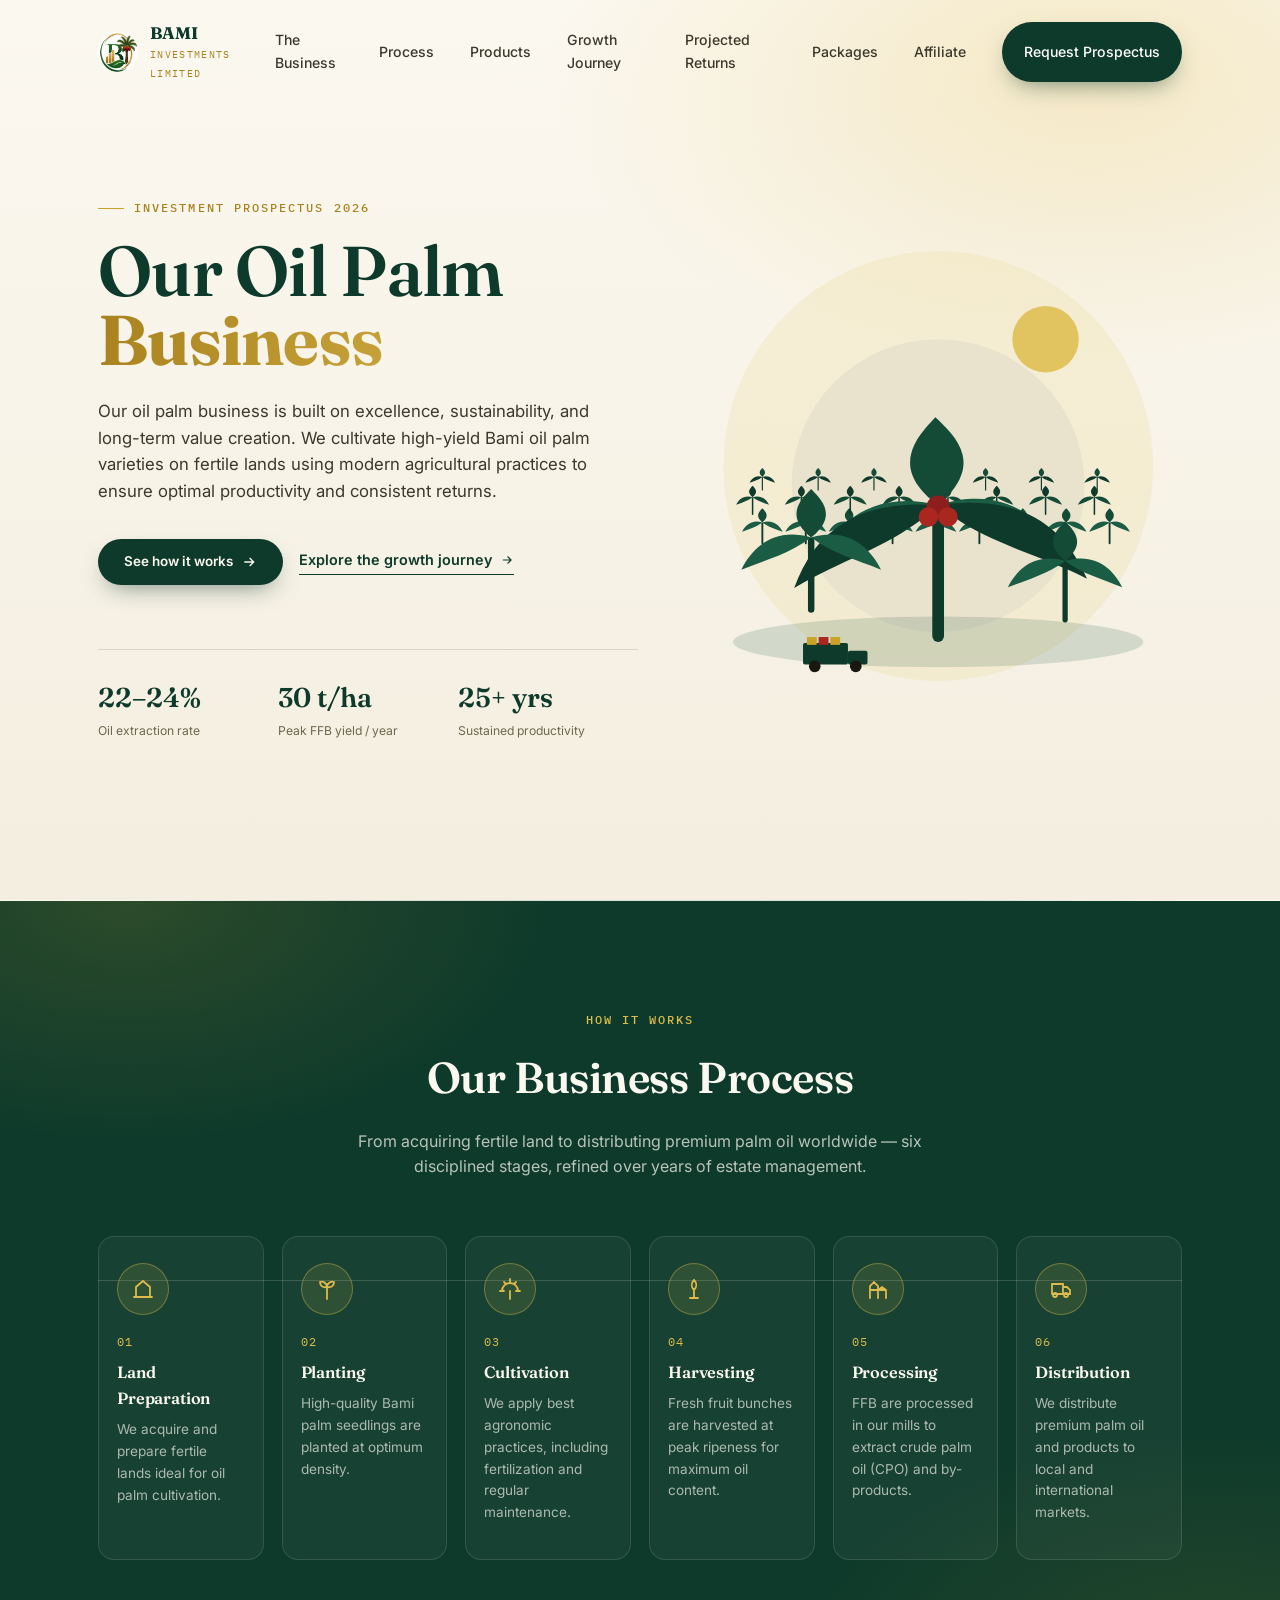
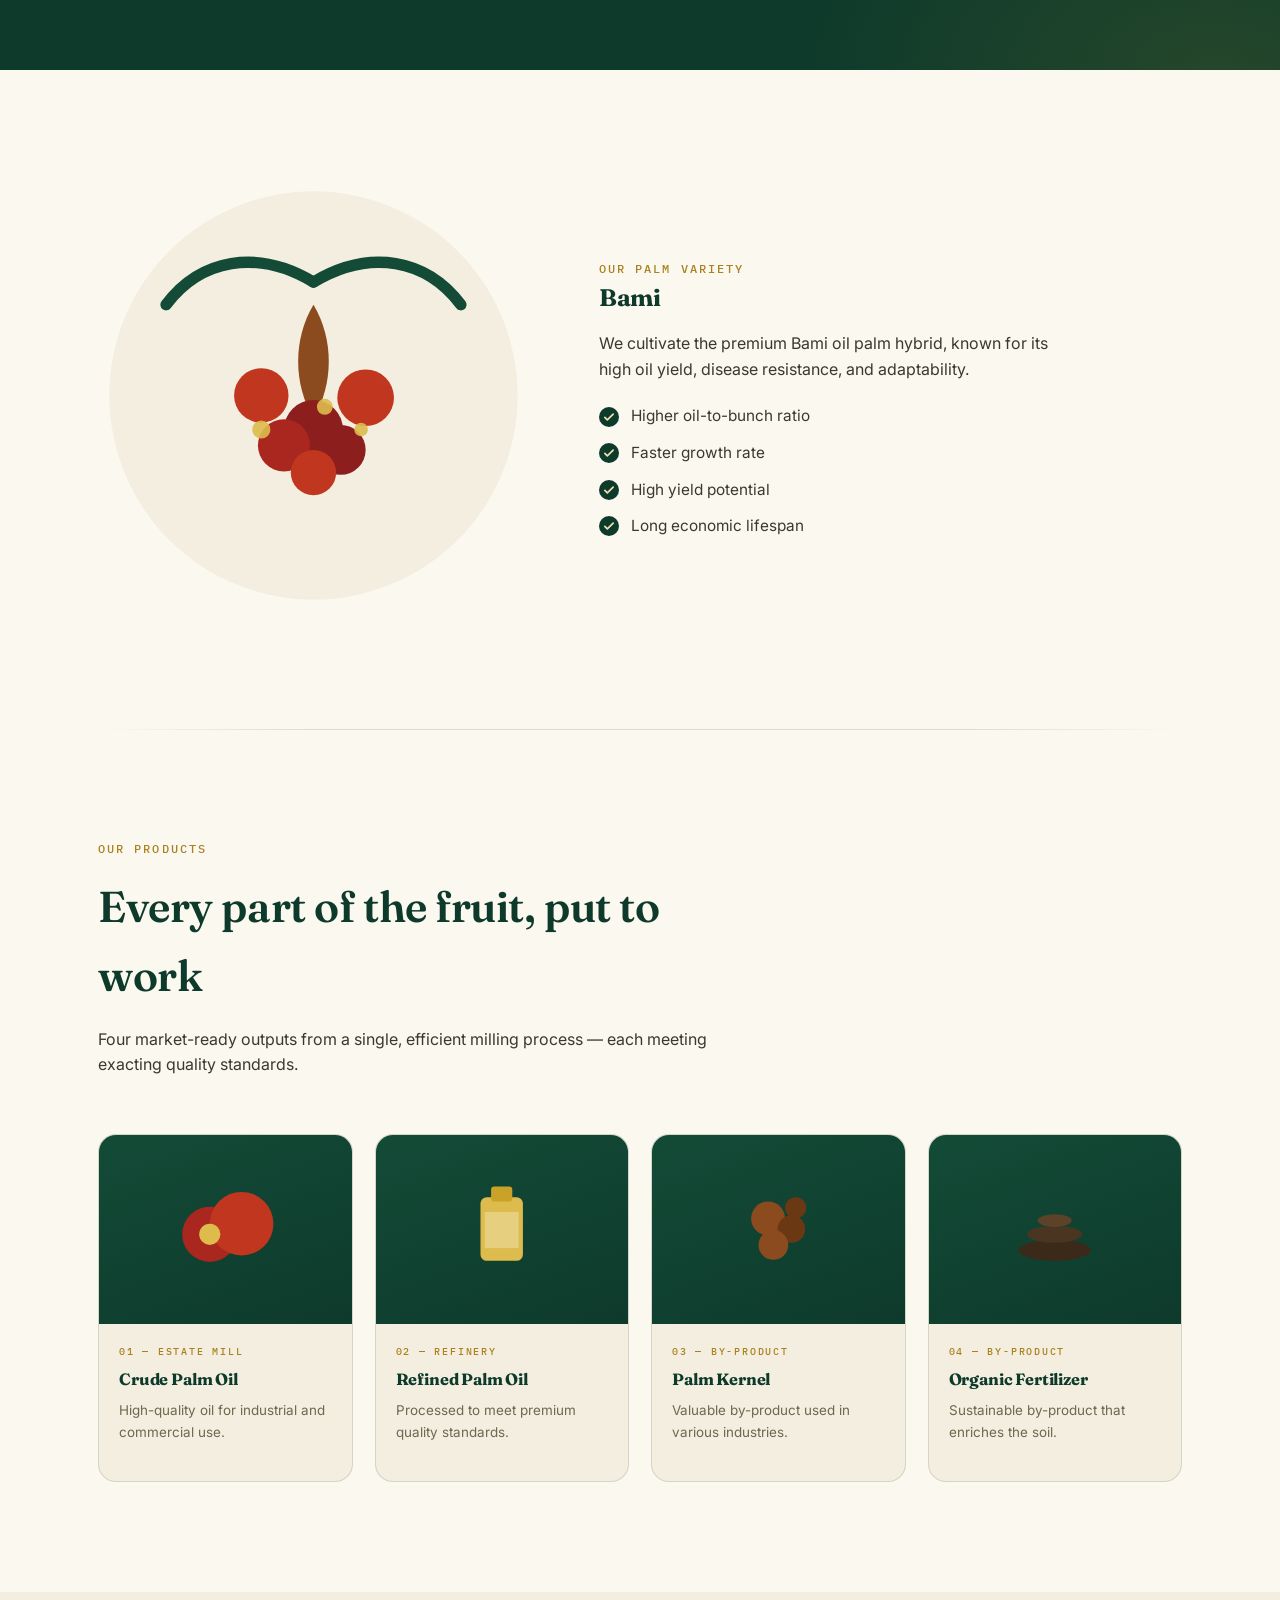
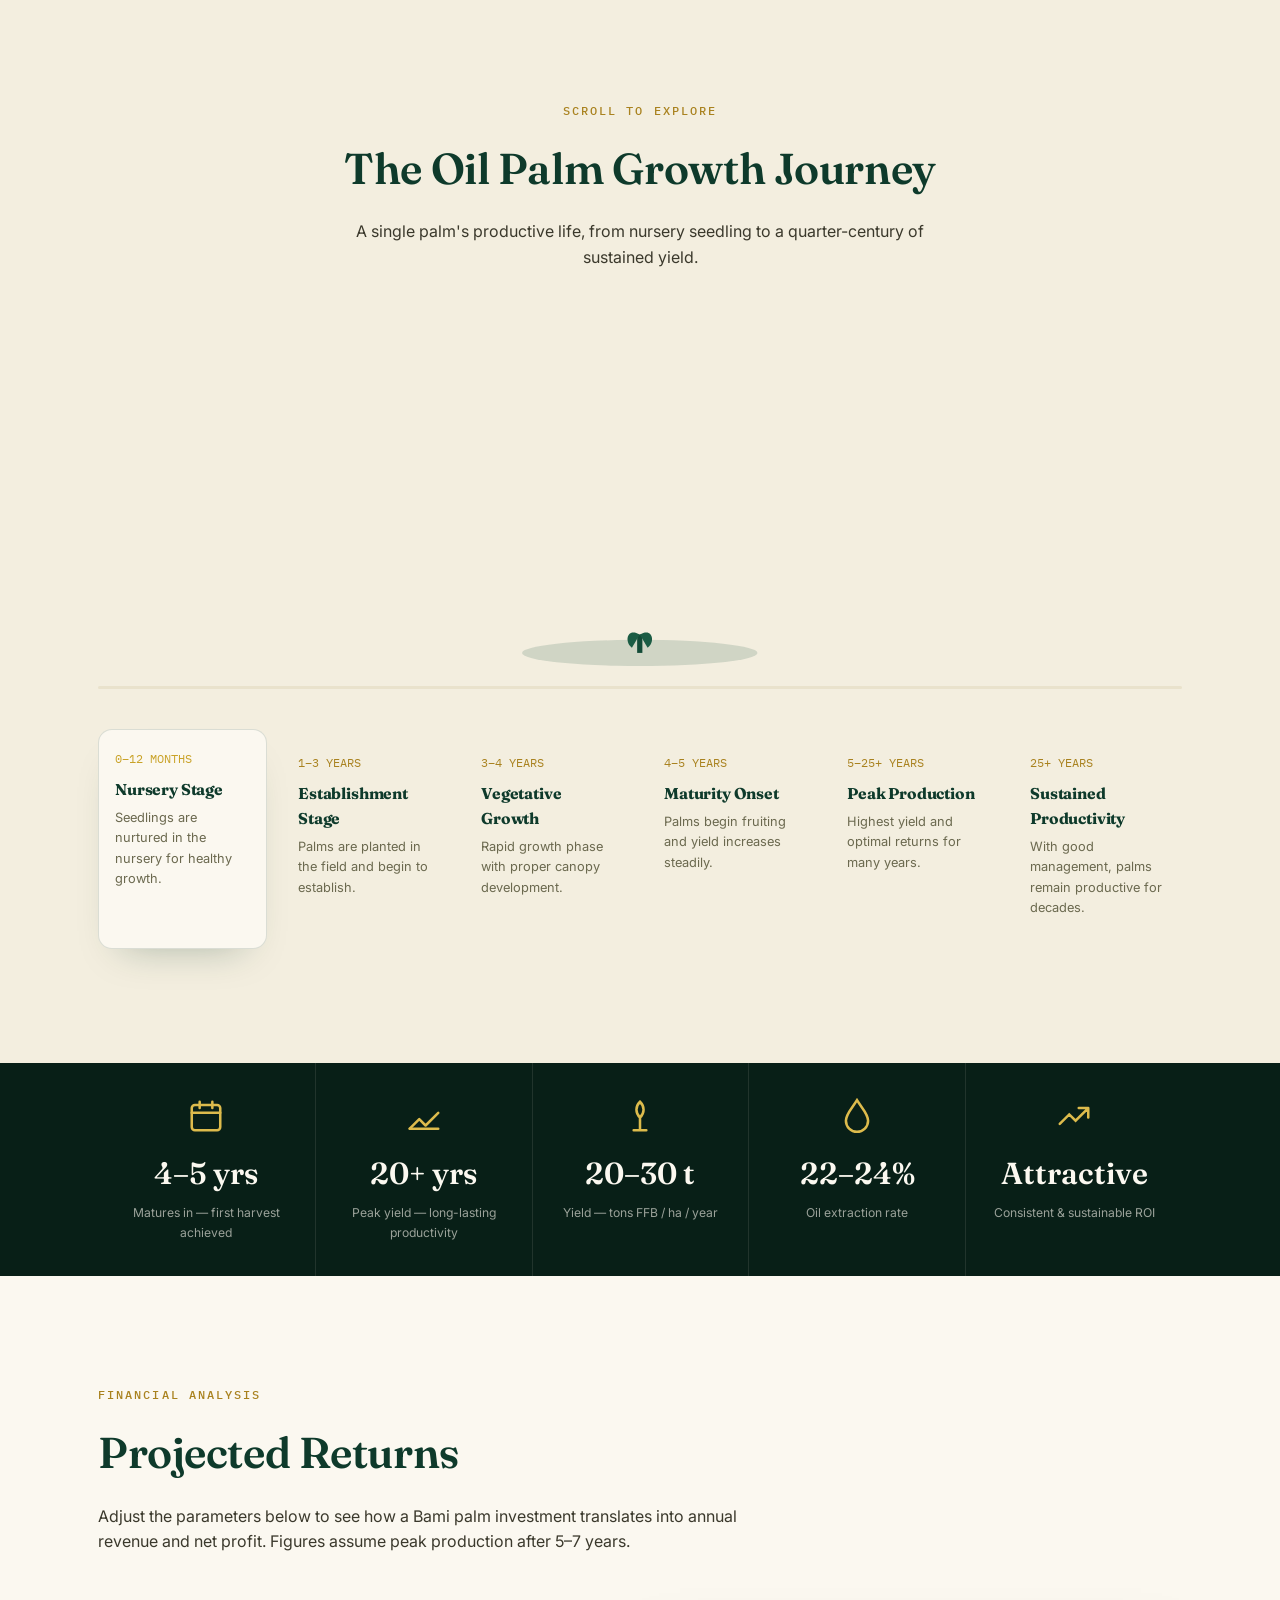
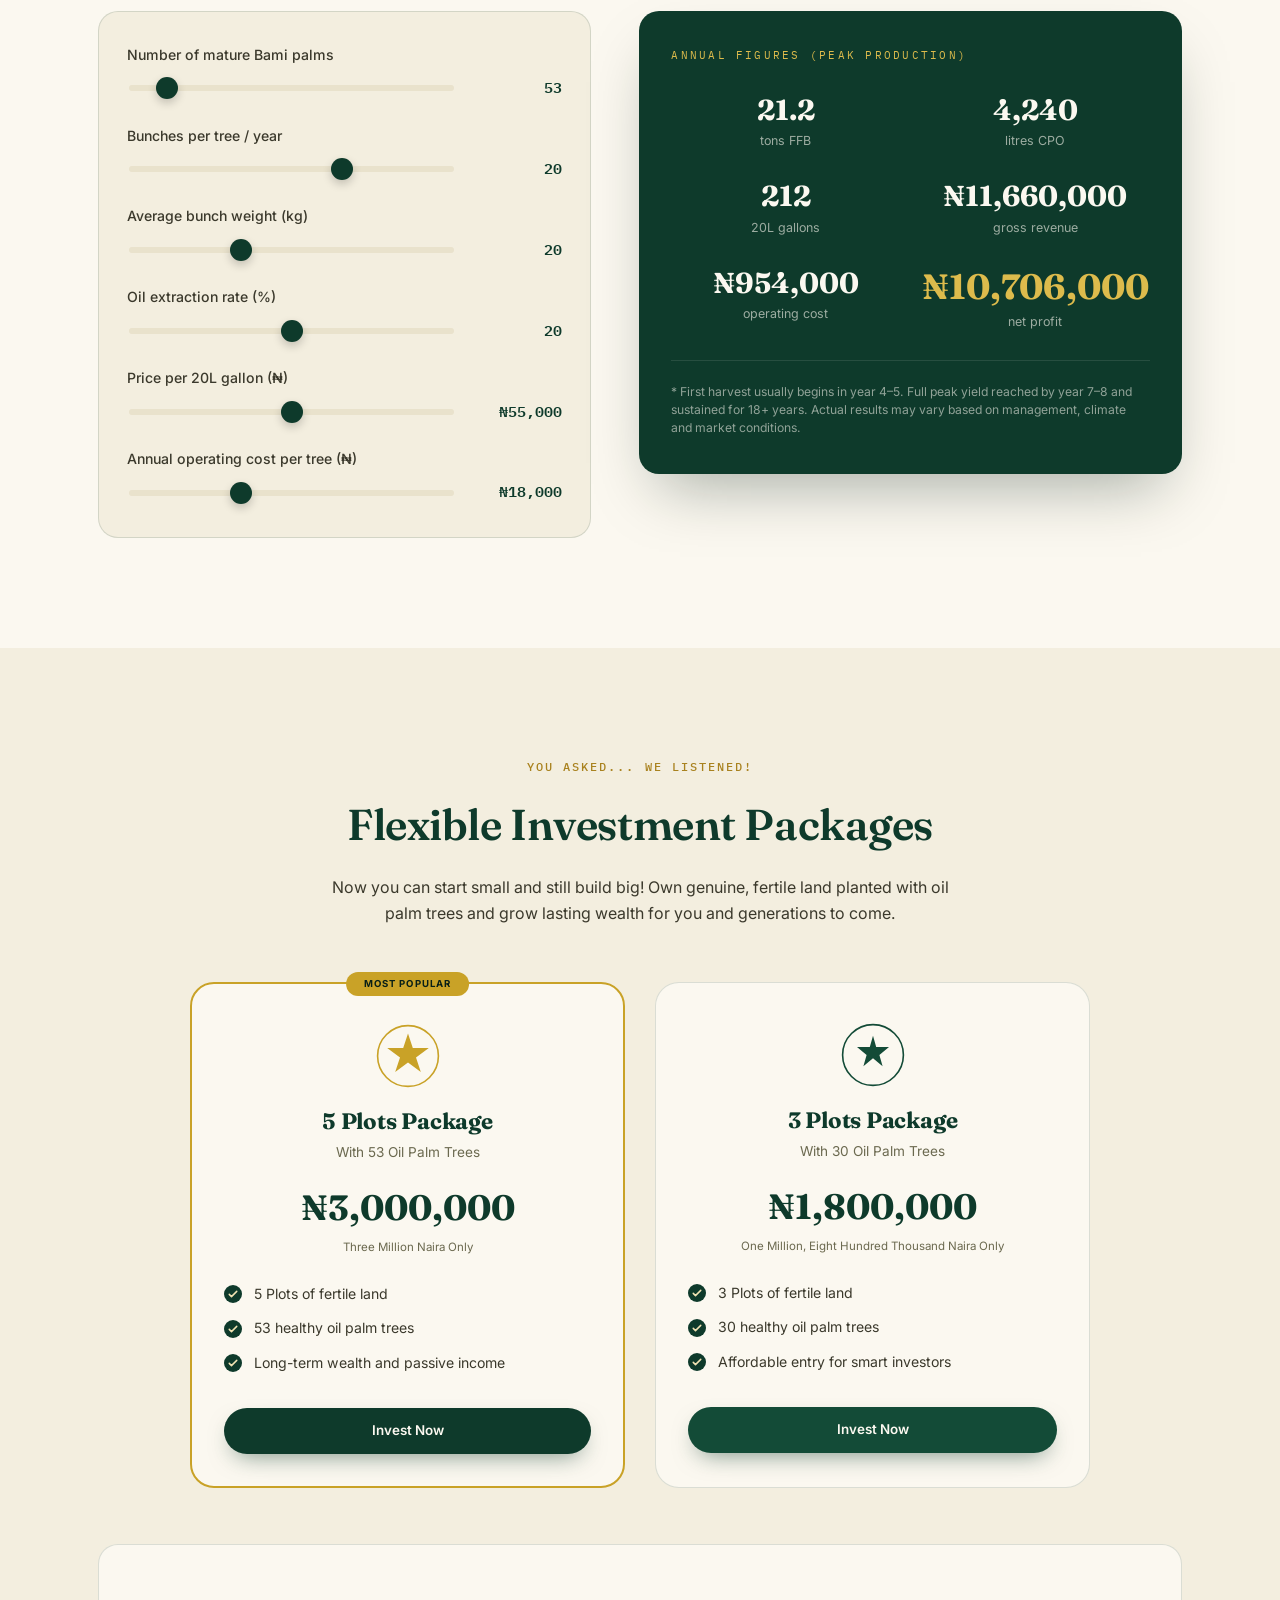
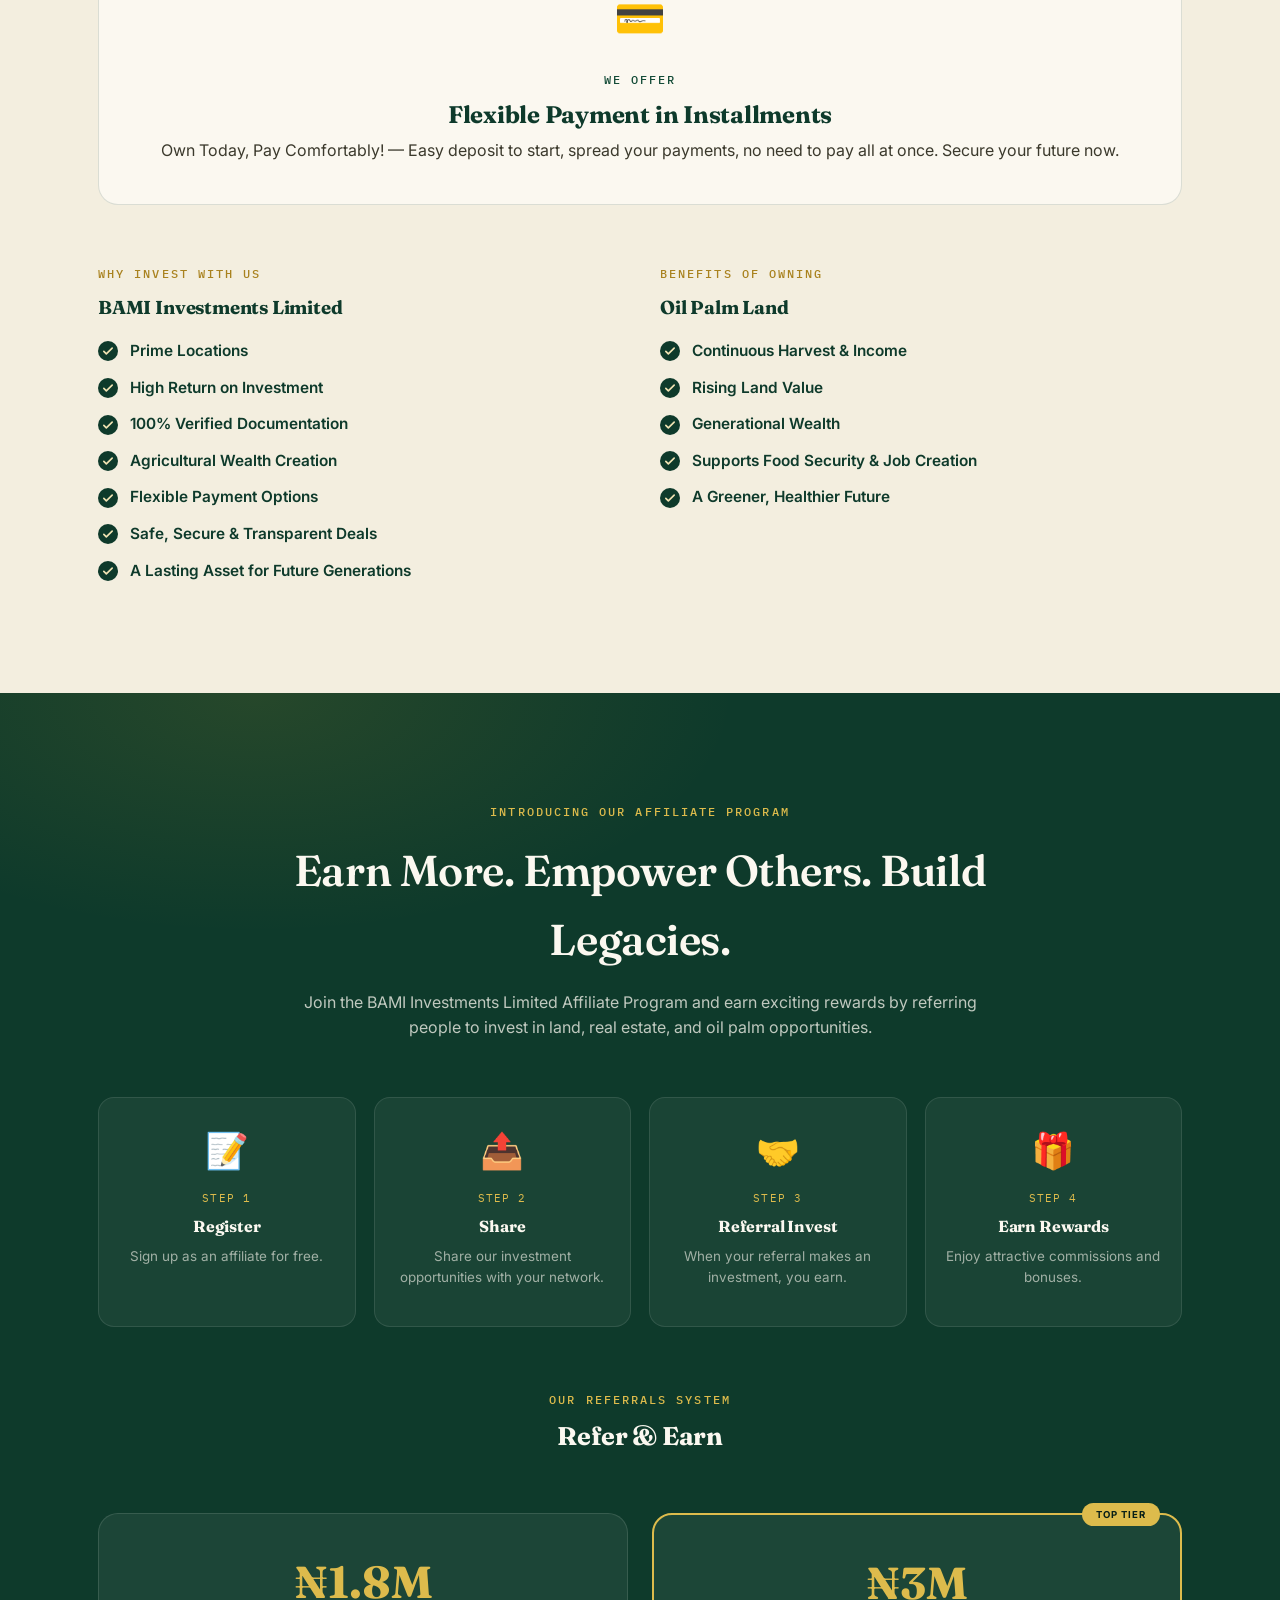
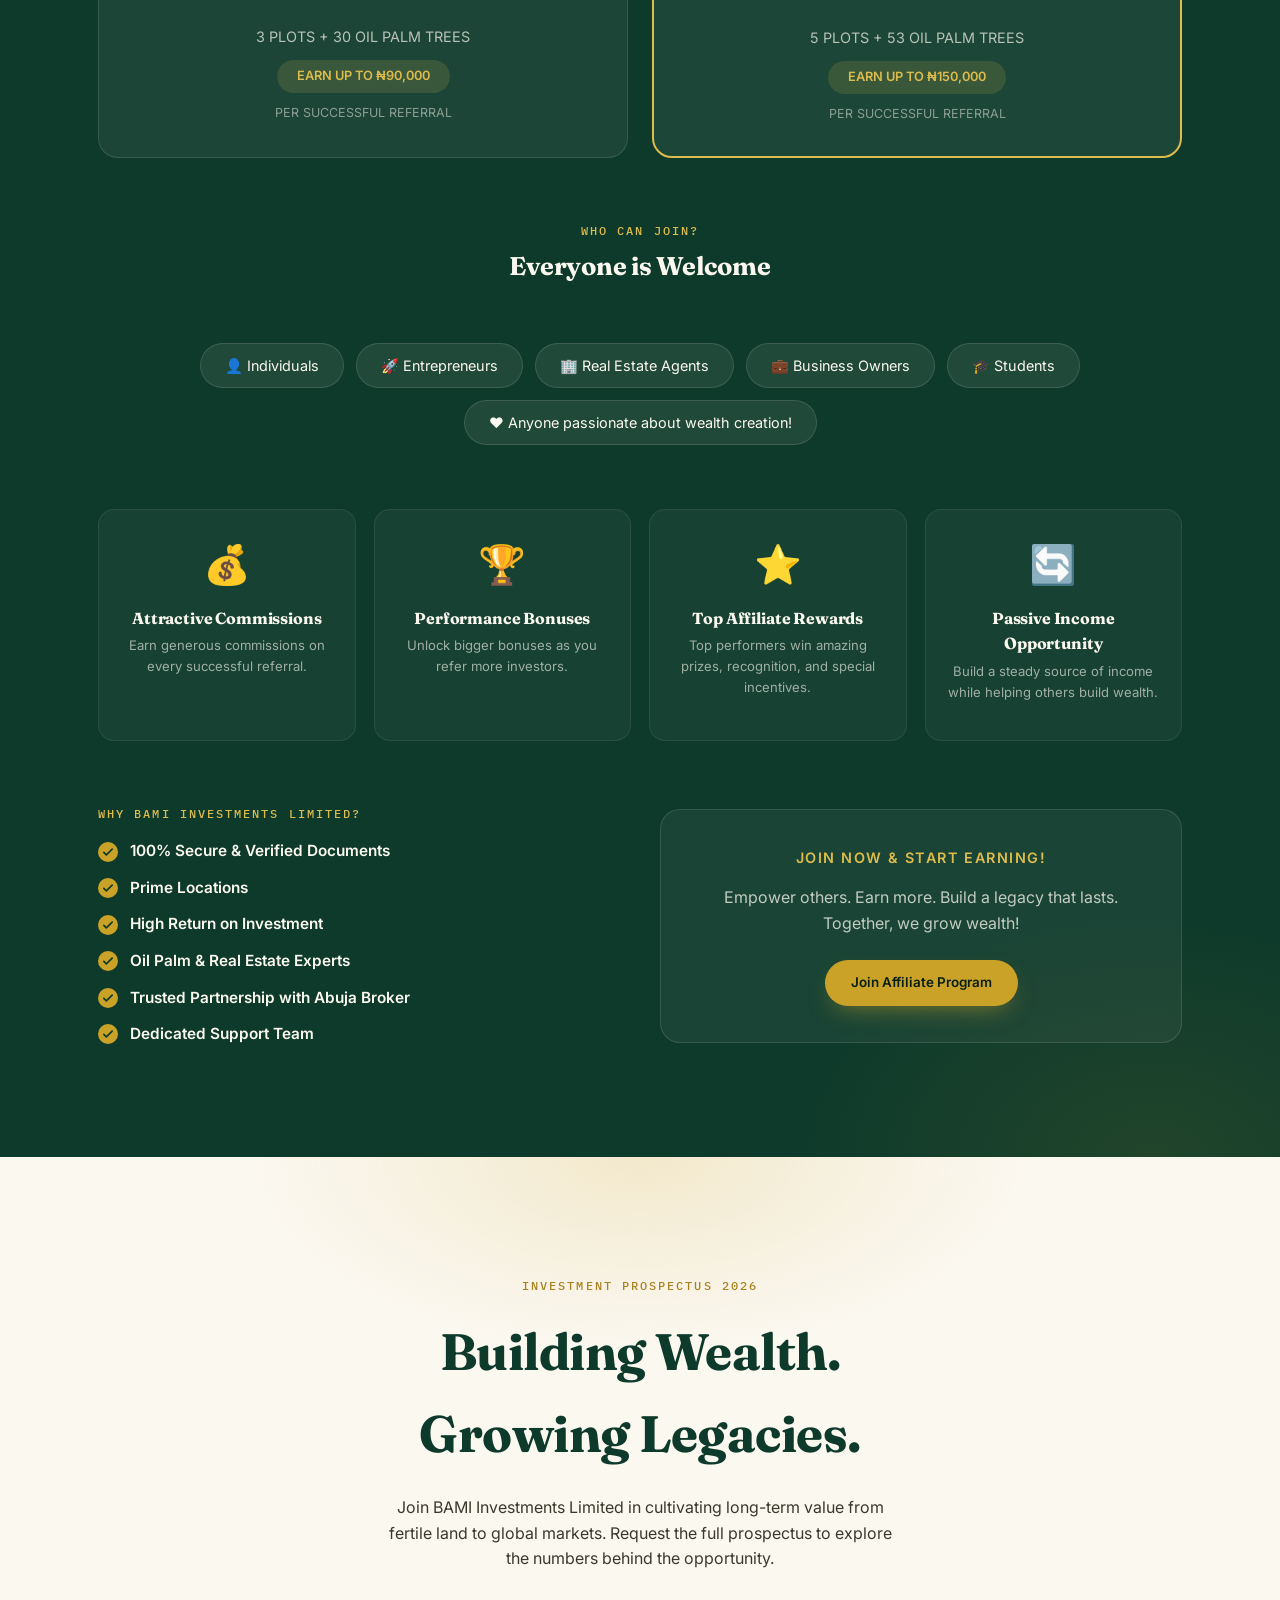
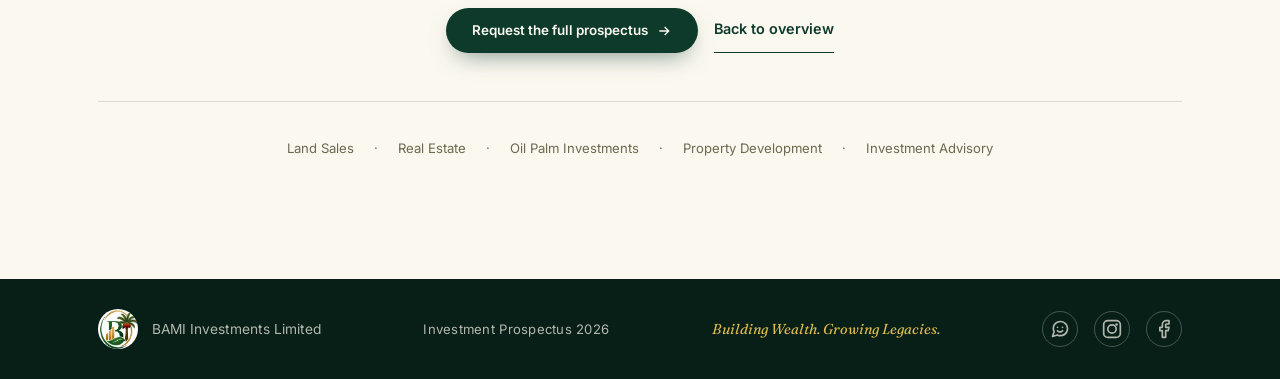
==== commit 7fa23fd5: "Made some changes" ====
--- a/index.html
+++ b/index.html
@@ -3,10 +3,12 @@
   <head>
     <meta charset="UTF-8" />
     <meta name="viewport" content="width=device-width, initial-scale=1.0" />
-    <title>BAMI Investments Limited — Our Oil Palm Business</title>
+    <title>
+      BAMI Investments Limited — Affiliate &amp; Investment Packages
+    </title>
     <meta
       name="description"
-      content="Investment Prospectus 2026 — BAMI Investments Limited's oil palm business"
+      content="BAMI Investments Limited — Affiliate Program &amp; Flexible Investment Packages for oil palm and real estate."
     />
     <link rel="preconnect" href="https://fonts.googleapis.com" />
     <link rel="preconnect" href="https://fonts.gstatic.com" crossorigin />
@@ -40,8 +42,10 @@
           <a href="#products" data-nav>Products</a>
           <a href="#journey" data-nav>Growth Journey</a>
           <a href="#returns" data-nav>Projected Returns</a>
+          <a href="#packages" data-nav>Packages</a>
+          <a href="#affiliate" data-nav>Affiliate</a>
           <a
-            href="#contact"
+            href="https://wa.me/+2348111833482"
             class="cta-btn"
             data-nav
             style="color: white; height: 60px"
@@ -59,7 +63,7 @@
     </header>
 
     <main id="top">
-      <!-- HERO -->
+      <!-- ===== HERO ===== -->
       <section class="hero" id="business">
         <div class="container hero-grid">
           <div class="hero-copy">
@@ -75,8 +79,8 @@
               ensure optimal productivity and consistent returns.
             </p>
             <div class="hero-actions reveal in-view">
-              <a href="#process" class="cta-btn"
-                >See how it works
+              <a href="#process" class="cta-btn">
+                See how it works
                 <svg
                   width="16"
                   height="16"
@@ -88,8 +92,8 @@
                   <path d="M5 12h14M13 6l6 6-6 6" />
                 </svg>
               </a>
-              <a href="#journey" class="ghost-link"
-                >Explore the growth journey
+              <a href="#journey" class="ghost-link">
+                Explore the growth journey
                 <svg
                   width="14"
                   height="14"
@@ -102,7 +106,6 @@
                 </svg>
               </a>
             </div>
-
             <div class="hero-stats reveal in-view">
               <div class="stat">
                 <div class="num" data-count="22" data-suffix="–24%">0%</div>
@@ -118,7 +121,6 @@
               </div>
             </div>
           </div>
-
           <div class="hero-visual">
             <svg
               viewBox="0 0 500 500"
@@ -247,7 +249,7 @@
 
       <div class="container"><div class="divider-line"></div></div>
 
-      <!-- PROCESS -->
+      <!-- ===== PROCESS ===== -->
       <section class="process pad" id="process">
         <div class="container">
           <div class="section-head center">
@@ -259,7 +261,6 @@
               management.
             </p>
           </div>
-
           <div class="process-track">
             <div class="process-line"></div>
             <div class="process-grid stagger">
@@ -281,7 +282,6 @@
                   cultivation.
                 </p>
               </div>
-
               <div class="proc-card reveal">
                 <div class="proc-icon">
                   <svg
@@ -302,7 +302,6 @@
                   density.
                 </p>
               </div>
-
               <div class="proc-card reveal">
                 <div class="proc-icon">
                   <svg
@@ -323,7 +322,6 @@
                   regular maintenance.
                 </p>
               </div>
-
               <div class="proc-card reveal">
                 <div class="proc-icon">
                   <svg
@@ -342,7 +340,6 @@
                   oil content.
                 </p>
               </div>
-
               <div class="proc-card reveal">
                 <div class="proc-icon">
                   <svg
@@ -363,7 +360,6 @@
                   and by-products.
                 </p>
               </div>
-
               <div class="proc-card reveal">
                 <div class="proc-icon">
                   <svg
@@ -389,7 +385,7 @@
         </div>
       </section>
 
-      <!-- VARIETY -->
+      <!-- ===== VARIETY ===== -->
       <section class="pad">
         <div class="container split">
           <div class="variety-art reveal">
@@ -483,7 +479,7 @@
 
       <div class="container"><div class="divider-line"></div></div>
 
-      <!-- PRODUCTS -->
+      <!-- ===== PRODUCTS ===== -->
       <section class="pad" id="products">
         <div class="container">
           <div class="section-head">
@@ -494,7 +490,6 @@
               — each meeting exacting quality standards.
             </p>
           </div>
-
           <div class="product-grid stagger">
             <div class="product-card reveal">
               <div class="product-thumb">
@@ -578,7 +573,7 @@
         </div>
       </section>
 
-      <!-- GROWTH JOURNEY -->
+      <!-- ===== GROWTH JOURNEY ===== -->
       <section class="journey pad" id="journey">
         <div class="container">
           <div class="section-head center">
@@ -589,27 +584,22 @@
               quarter-century of sustained yield.
             </p>
           </div>
-
           <div class="journey-visual">
             <svg viewBox="0 0 200 260" id="growthSvg">
-              <g id="growthGround">
-                <ellipse
-                  cx="100"
-                  cy="250"
-                  rx="90"
-                  ry="10"
-                  fill="#134B37"
-                  opacity="0.15"
-                />
-              </g>
+              <ellipse
+                cx="100"
+                cy="250"
+                rx="90"
+                ry="10"
+                fill="#134B37"
+                opacity="0.15"
+              />
               <g id="growthPlant" transform="translate(100,250)"></g>
             </svg>
           </div>
-
           <div class="journey-progress">
             <div class="journey-progress-fill" id="journeyFill"></div>
           </div>
-
           <div class="journey-track" id="journeyTrack">
             <div class="journey-stage" data-stage="0">
               <div class="yr">0–12 MONTHS</div>
@@ -645,7 +635,7 @@
         </div>
       </section>
 
-      <!-- METRICS -->
+      <!-- ===== METRICS ===== -->
       <section class="metrics">
         <div class="container">
           <div class="metrics-grid">
@@ -728,7 +718,7 @@
         </div>
       </section>
 
-      <!-- PROJECTED RETURNS CALCULATOR -->
+      <!-- ===== RETURNS CALCULATOR ===== -->
       <section class="returns pad" id="returns">
         <div class="container">
           <div class="section-head">
@@ -740,7 +730,6 @@
               production after 5–7 years.
             </p>
           </div>
-
           <div class="calculator-grid">
             <div class="calc-inputs">
               <div class="input-group">
@@ -753,8 +742,7 @@
                     max="500"
                     value="53"
                     step="1"
-                  />
-                  <span class="input-value" id="treeCountVal">53</span>
+                  /><span class="input-value" id="treeCountVal">53</span>
                 </div>
               </div>
               <div class="input-group">
@@ -767,8 +755,7 @@
                     max="25"
                     value="20"
                     step="1"
-                  />
-                  <span class="input-value" id="bunchesPerTreeVal">20</span>
+                  /><span class="input-value" id="bunchesPerTreeVal">20</span>
                 </div>
               </div>
               <div class="input-group">
@@ -781,8 +768,7 @@
                     max="30"
                     value="20"
                     step="1"
-                  />
-                  <span class="input-value" id="bunchWeightVal">20</span>
+                  /><span class="input-value" id="bunchWeightVal">20</span>
                 </div>
               </div>
               <div class="input-group">
@@ -795,8 +781,7 @@
                     max="22"
                     value="20"
                     step="0.5"
-                  />
-                  <span class="input-value" id="extractionRateVal">20</span>
+                  /><span class="input-value" id="extractionRateVal">20</span>
                 </div>
               </div>
               <div class="input-group">
@@ -809,8 +794,7 @@
                     max="75000"
                     value="55000"
                     step="1000"
-                  />
-                  <span class="input-value" id="pricePerGallonVal"
+                  /><span class="input-value" id="pricePerGallonVal"
                     >₦55,000</span
                   >
                 </div>
@@ -827,12 +811,10 @@
                     max="30000"
                     value="18000"
                     step="500"
-                  />
-                  <span class="input-value" id="costPerTreeVal">₦18,000</span>
-                </div>
-              </div>
-            </div>
-
+                  /><span class="input-value" id="costPerTreeVal">₦18,000</span>
+                </div>
+              </div>
+            </div>
             <div class="calc-results">
               <div class="result-card">
                 <div class="result-eyebrow">
@@ -876,7 +858,1078 @@
         </div>
       </section>
 
-      <!-- CLOSING CTA -->
+      <!-- ===== INVESTMENT PACKAGES (NEW from image 2) ===== -->
+      <section
+        class="packages pad"
+        id="packages"
+        style="background: var(--cream-100)"
+      >
+        <div class="container">
+          <div class="section-head center">
+            <div class="eyebrow">You Asked... We Listened!</div>
+            <h2>Flexible Investment Packages</h2>
+            <p>
+              Now you can start small and still build big! Own genuine, fertile
+              land planted with oil palm trees and grow lasting wealth for you
+              and generations to come.
+            </p>
+          </div>
+
+          <div class="packages-grid stagger">
+            <!-- 5 Plots Package -->
+            <div class="package-card premium reveal">
+              <div class="package-badge">MOST POPULAR</div>
+              <div class="package-icon">
+                <svg viewBox="0 0 80 80" fill="none">
+                  <circle
+                    cx="40"
+                    cy="40"
+                    r="38"
+                    stroke="#C9A227"
+                    stroke-width="2"
+                  />
+                  <path
+                    d="M40 12 L46 30 L66 30 L50 42 L56 60 L40 48 L24 60 L30 42 L14 30 L34 30 Z"
+                    fill="#C9A227"
+                  />
+                </svg>
+              </div>
+              <h3>5 Plots Package</h3>
+              <p class="package-sub">With 53 Oil Palm Trees</p>
+              <div class="package-price">₦3,000,000</div>
+              <div class="package-price-note">Three Million Naira Only</div>
+              <ul class="package-features">
+                <li>
+                  <svg viewBox="0 0 24 24" fill="none">
+                    <circle cx="12" cy="12" r="12" fill="#0E3A2B" />
+                    <path
+                      d="M7 12.5l3 3 7-7"
+                      stroke="#F1E3B3"
+                      stroke-width="2"
+                      stroke-linecap="round"
+                      stroke-linejoin="round"
+                    /></svg
+                  >5 Plots of fertile land
+                </li>
+                <li>
+                  <svg viewBox="0 0 24 24" fill="none">
+                    <circle cx="12" cy="12" r="12" fill="#0E3A2B" />
+                    <path
+                      d="M7 12.5l3 3 7-7"
+                      stroke="#F1E3B3"
+                      stroke-width="2"
+                      stroke-linecap="round"
+                      stroke-linejoin="round"
+                    /></svg
+                  >53 healthy oil palm trees
+                </li>
+                <li>
+                  <svg viewBox="0 0 24 24" fill="none">
+                    <circle cx="12" cy="12" r="12" fill="#0E3A2B" />
+                    <path
+                      d="M7 12.5l3 3 7-7"
+                      stroke="#F1E3B3"
+                      stroke-width="2"
+                      stroke-linecap="round"
+                      stroke-linejoin="round"
+                    /></svg
+                  >Long-term wealth and passive income
+                </li>
+              </ul>
+              <a
+                href="https://wa.me/+2348111833482"
+                class="cta-btn"
+                style="width: 100%; justify-content: center"
+                >Invest Now</a
+              >
+            </div>
+
+            <!-- 3 Plots Package -->
+            <div class="package-card reveal">
+              <div class="package-icon">
+                <svg viewBox="0 0 80 80" fill="none">
+                  <circle
+                    cx="40"
+                    cy="40"
+                    r="38"
+                    stroke="#134B37"
+                    stroke-width="2"
+                  />
+                  <path
+                    d="M40 16 L44 30 L60 30 L48 40 L52 54 L40 44 L28 54 L32 40 L20 30 L36 30 Z"
+                    fill="#134B37"
+                  />
+                </svg>
+              </div>
+              <h3>3 Plots Package</h3>
+              <p class="package-sub">With 30 Oil Palm Trees</p>
+              <div class="package-price">₦1,800,000</div>
+              <div class="package-price-note">
+                One Million, Eight Hundred Thousand Naira Only
+              </div>
+              <ul class="package-features">
+                <li>
+                  <svg viewBox="0 0 24 24" fill="none">
+                    <circle cx="12" cy="12" r="12" fill="#0E3A2B" />
+                    <path
+                      d="M7 12.5l3 3 7-7"
+                      stroke="#F1E3B3"
+                      stroke-width="2"
+                      stroke-linecap="round"
+                      stroke-linejoin="round"
+                    /></svg
+                  >3 Plots of fertile land
+                </li>
+                <li>
+                  <svg viewBox="0 0 24 24" fill="none">
+                    <circle cx="12" cy="12" r="12" fill="#0E3A2B" />
+                    <path
+                      d="M7 12.5l3 3 7-7"
+                      stroke="#F1E3B3"
+                      stroke-width="2"
+                      stroke-linecap="round"
+                      stroke-linejoin="round"
+                    /></svg
+                  >30 healthy oil palm trees
+                </li>
+                <li>
+                  <svg viewBox="0 0 24 24" fill="none">
+                    <circle cx="12" cy="12" r="12" fill="#0E3A2B" />
+                    <path
+                      d="M7 12.5l3 3 7-7"
+                      stroke="#F1E3B3"
+                      stroke-width="2"
+                      stroke-linecap="round"
+                      stroke-linejoin="round"
+                    /></svg
+                  >Affordable entry for smart investors
+                </li>
+              </ul>
+              <a
+                href="https://wa.me/+2348111833482"
+                class="cta-btn"
+                style="
+                  width: 100%;
+                  justify-content: center;
+                  background: var(--forest-700);
+                "
+                >Invest Now</a
+              >
+            </div>
+          </div>
+
+          <!-- Flexible Payment -->
+          <div
+            class="flexible-payment reveal"
+            style="
+              margin-top: 56px;
+              background: var(--cream-50);
+              border-radius: 20px;
+              padding: 40px 32px;
+              border: 1px solid var(--line);
+            "
+          >
+            <div
+              style="
+                display: flex;
+                align-items: center;
+                gap: 20px;
+                flex-wrap: wrap;
+                justify-content: center;
+              "
+            >
+              <div style="font-size: 2.6rem">💳</div>
+              <div style="text-align: center">
+                <div class="eyebrow" style="color: var(--forest-700)">
+                  We Offer
+                </div>
+                <h3 style="margin: 6px 0 4px; font-size: 1.5rem">
+                  Flexible Payment in Installments
+                </h3>
+                <p style="color: var(--ink-700); margin: 0">
+                  Own Today, Pay Comfortably! — Easy deposit to start, spread
+                  your payments, no need to pay all at once. Secure your future
+                  now.
+                </p>
+              </div>
+            </div>
+          </div>
+
+          <!-- Why Invest & Benefits -->
+          <div
+            class="packages-why"
+            style="
+              margin-top: 60px;
+              display: grid;
+              grid-template-columns: 1fr 1fr;
+              gap: 40px;
+            "
+          >
+            <div class="reveal">
+              <div class="eyebrow">Why Invest With Us</div>
+              <h3 style="margin-top: 10px">BAMI Investments Limited</h3>
+              <ul class="check-list" style="margin-top: 16px">
+                <li>
+                  <svg viewBox="0 0 24 24" fill="none">
+                    <circle cx="12" cy="12" r="12" fill="#0E3A2B" />
+                    <path
+                      d="M7 12.5l3 3 7-7"
+                      stroke="#F1E3B3"
+                      stroke-width="2"
+                      stroke-linecap="round"
+                      stroke-linejoin="round"
+                    /></svg
+                  ><span
+                    ><strong>Prime Locations</strong></span
+                  >
+                </li>
+                <li>
+                  <svg viewBox="0 0 24 24" fill="none">
+                    <circle cx="12" cy="12" r="12" fill="#0E3A2B" />
+                    <path
+                      d="M7 12.5l3 3 7-7"
+                      stroke="#F1E3B3"
+                      stroke-width="2"
+                      stroke-linecap="round"
+                      stroke-linejoin="round"
+                    /></svg
+                  ><span><strong>High Return on Investment</strong></span>
+                </li>
+                <li>
+                  <svg viewBox="0 0 24 24" fill="none">
+                    <circle cx="12" cy="12" r="12" fill="#0E3A2B" />
+                    <path
+                      d="M7 12.5l3 3 7-7"
+                      stroke="#F1E3B3"
+                      stroke-width="2"
+                      stroke-linecap="round"
+                      stroke-linejoin="round"
+                    /></svg
+                  ><span><strong>100% Verified Documentation</strong></span>
+                </li>
+                <li>
+                  <svg viewBox="0 0 24 24" fill="none">
+                    <circle cx="12" cy="12" r="12" fill="#0E3A2B" />
+                    <path
+                      d="M7 12.5l3 3 7-7"
+                      stroke="#F1E3B3"
+                      stroke-width="2"
+                      stroke-linecap="round"
+                      stroke-linejoin="round"
+                    /></svg
+                  ><span><strong>Agricultural Wealth Creation</strong></span>
+                </li>
+                <li>
+                  <svg viewBox="0 0 24 24" fill="none">
+                    <circle cx="12" cy="12" r="12" fill="#0E3A2B" />
+                    <path
+                      d="M7 12.5l3 3 7-7"
+                      stroke="#F1E3B3"
+                      stroke-width="2"
+                      stroke-linecap="round"
+                      stroke-linejoin="round"
+                    /></svg
+                  ><span><strong>Flexible Payment Options</strong></span>
+                </li>
+                <li>
+                  <svg viewBox="0 0 24 24" fill="none">
+                    <circle cx="12" cy="12" r="12" fill="#0E3A2B" />
+                    <path
+                      d="M7 12.5l3 3 7-7"
+                      stroke="#F1E3B3"
+                      stroke-width="2"
+                      stroke-linecap="round"
+                      stroke-linejoin="round"
+                    /></svg
+                  ><span
+                    ><strong>Safe, Secure &amp; Transparent Deals</strong></span
+                  >
+                </li>
+                <li>
+                  <svg viewBox="0 0 24 24" fill="none">
+                    <circle cx="12" cy="12" r="12" fill="#0E3A2B" />
+                    <path
+                      d="M7 12.5l3 3 7-7"
+                      stroke="#F1E3B3"
+                      stroke-width="2"
+                      stroke-linecap="round"
+                      stroke-linejoin="round"
+                    /></svg
+                  ><span
+                    ><strong
+                      >A Lasting Asset for Future Generations</strong
+                    ></span
+                  >
+                </li>
+              </ul>
+            </div>
+            <div class="reveal">
+              <div class="eyebrow">Benefits of Owning</div>
+              <h3 style="margin-top: 10px">Oil Palm Land</h3>
+              <ul class="check-list" style="margin-top: 16px">
+                <li>
+                  <svg viewBox="0 0 24 24" fill="none">
+                    <circle cx="12" cy="12" r="12" fill="#0E3A2B" />
+                    <path
+                      d="M7 12.5l3 3 7-7"
+                      stroke="#F1E3B3"
+                      stroke-width="2"
+                      stroke-linecap="round"
+                      stroke-linejoin="round"
+                    /></svg
+                  ><span><strong>Continuous Harvest &amp; Income</strong></span>
+                </li>
+                <li>
+                  <svg viewBox="0 0 24 24" fill="none">
+                    <circle cx="12" cy="12" r="12" fill="#0E3A2B" />
+                    <path
+                      d="M7 12.5l3 3 7-7"
+                      stroke="#F1E3B3"
+                      stroke-width="2"
+                      stroke-linecap="round"
+                      stroke-linejoin="round"
+                    /></svg
+                  ><span><strong>Rising Land Value</strong></span>
+                </li>
+                <li>
+                  <svg viewBox="0 0 24 24" fill="none">
+                    <circle cx="12" cy="12" r="12" fill="#0E3A2B" />
+                    <path
+                      d="M7 12.5l3 3 7-7"
+                      stroke="#F1E3B3"
+                      stroke-width="2"
+                      stroke-linecap="round"
+                      stroke-linejoin="round"
+                    /></svg
+                  ><span><strong>Generational Wealth</strong></span>
+                </li>
+                <li>
+                  <svg viewBox="0 0 24 24" fill="none">
+                    <circle cx="12" cy="12" r="12" fill="#0E3A2B" />
+                    <path
+                      d="M7 12.5l3 3 7-7"
+                      stroke="#F1E3B3"
+                      stroke-width="2"
+                      stroke-linecap="round"
+                      stroke-linejoin="round"
+                    /></svg
+                  ><span
+                    ><strong
+                      >Supports Food Security &amp; Job Creation</strong
+                    ></span
+                  >
+                </li>
+                <li>
+                  <svg viewBox="0 0 24 24" fill="none">
+                    <circle cx="12" cy="12" r="12" fill="#0E3A2B" />
+                    <path
+                      d="M7 12.5l3 3 7-7"
+                      stroke="#F1E3B3"
+                      stroke-width="2"
+                      stroke-linecap="round"
+                      stroke-linejoin="round"
+                    /></svg
+                  ><span><strong>A Greener, Healthier Future</strong></span>
+                </li>
+              </ul>
+            </div>
+          </div>
+        </div>
+      </section>
+
+      <!-- ===== AFFILIATE PROGRAM (NEW from image 1) ===== -->
+      <section
+        class="affiliate pad"
+        id="affiliate"
+        style="
+          background: var(--forest-800);
+          color: var(--cream-50);
+          position: relative;
+          overflow: hidden;
+        "
+      >
+        <div
+          style="
+            position: absolute;
+            inset: 0;
+            background:
+              radial-gradient(
+                ellipse 800px 400px at 20% 0%,
+                rgba(201, 162, 39, 0.13) 0%,
+                transparent 60%
+              ),
+              radial-gradient(
+                ellipse 600px 400px at 90% 100%,
+                rgba(201, 162, 39, 0.1) 0%,
+                transparent 60%
+              );
+            pointer-events: none;
+          "
+        ></div>
+        <div class="container" style="position: relative; z-index: 2">
+          <div class="section-head center" style="max-width: 720px">
+            <div class="eyebrow" style="color: var(--gold-400)">
+              Introducing Our Affiliate Program
+            </div>
+            <h2 style="color: var(--cream-50)">
+              Earn More. Empower Others. Build Legacies.
+            </h2>
+            <p style="color: rgba(251, 248, 240, 0.75)">
+              Join the BAMI Investments Limited Affiliate Program and earn
+              exciting rewards by referring people to invest in land, real
+              estate, and oil palm opportunities.
+            </p>
+          </div>
+
+          <!-- How It Works -->
+          <div
+            style="
+              display: grid;
+              grid-template-columns: repeat(4, 1fr);
+              gap: 18px;
+              margin-top: 40px;
+            "
+            class="stagger"
+          >
+            <div
+              class="affiliate-step reveal"
+              style="
+                background: rgba(251, 248, 240, 0.05);
+                border: 1px solid rgba(251, 248, 240, 0.1);
+                border-radius: 16px;
+                padding: 24px 18px;
+                text-align: center;
+              "
+            >
+              <div style="font-size: 2.2rem; margin-bottom: 12px">📝</div>
+              <div
+                style="
+                  font-family: &quot;IBM Plex Mono&quot;, monospace;
+                  font-size: 0.7rem;
+                  color: var(--gold-400);
+                  letter-spacing: 0.1em;
+                  margin-bottom: 6px;
+                "
+              >
+                STEP 1
+              </div>
+              <h4 style="color: var(--cream-50); font-size: 1rem">Register</h4>
+              <p
+                style="
+                  color: rgba(251, 248, 240, 0.6);
+                  font-size: 0.84rem;
+                  margin-top: 6px;
+                "
+              >
+                Sign up as an affiliate for free.
+              </p>
+            </div>
+            <div
+              class="affiliate-step reveal"
+              style="
+                background: rgba(251, 248, 240, 0.05);
+                border: 1px solid rgba(251, 248, 240, 0.1);
+                border-radius: 16px;
+                padding: 24px 18px;
+                text-align: center;
+              "
+            >
+              <div style="font-size: 2.2rem; margin-bottom: 12px">📤</div>
+              <div
+                style="
+                  font-family: &quot;IBM Plex Mono&quot;, monospace;
+                  font-size: 0.7rem;
+                  color: var(--gold-400);
+                  letter-spacing: 0.1em;
+                  margin-bottom: 6px;
+                "
+              >
+                STEP 2
+              </div>
+              <h4 style="color: var(--cream-50); font-size: 1rem">Share</h4>
+              <p
+                style="
+                  color: rgba(251, 248, 240, 0.6);
+                  font-size: 0.84rem;
+                  margin-top: 6px;
+                "
+              >
+                Share our investment opportunities with your network.
+              </p>
+            </div>
+            <div
+              class="affiliate-step reveal"
+              style="
+                background: rgba(251, 248, 240, 0.05);
+                border: 1px solid rgba(251, 248, 240, 0.1);
+                border-radius: 16px;
+                padding: 24px 18px;
+                text-align: center;
+              "
+            >
+              <div style="font-size: 2.2rem; margin-bottom: 12px">🤝</div>
+              <div
+                style="
+                  font-family: &quot;IBM Plex Mono&quot;, monospace;
+                  font-size: 0.7rem;
+                  color: var(--gold-400);
+                  letter-spacing: 0.1em;
+                  margin-bottom: 6px;
+                "
+              >
+                STEP 3
+              </div>
+              <h4 style="color: var(--cream-50); font-size: 1rem">
+                Referral Invest
+              </h4>
+              <p
+                style="
+                  color: rgba(251, 248, 240, 0.6);
+                  font-size: 0.84rem;
+                  margin-top: 6px;
+                "
+              >
+                When your referral makes an investment, you earn.
+              </p>
+            </div>
+            <div
+              class="affiliate-step reveal"
+              style="
+                background: rgba(251, 248, 240, 0.05);
+                border: 1px solid rgba(251, 248, 240, 0.1);
+                border-radius: 16px;
+                padding: 24px 18px;
+                text-align: center;
+              "
+            >
+              <div style="font-size: 2.2rem; margin-bottom: 12px">🎁</div>
+              <div
+                style="
+                  font-family: &quot;IBM Plex Mono&quot;, monospace;
+                  font-size: 0.7rem;
+                  color: var(--gold-400);
+                  letter-spacing: 0.1em;
+                  margin-bottom: 6px;
+                "
+              >
+                STEP 4
+              </div>
+              <h4 style="color: var(--cream-50); font-size: 1rem">
+                Earn Rewards
+              </h4>
+              <p
+                style="
+                  color: rgba(251, 248, 240, 0.6);
+                  font-size: 0.84rem;
+                  margin-top: 6px;
+                "
+              >
+                Enjoy attractive commissions and bonuses.
+              </p>
+            </div>
+          </div>
+
+          <!-- Referral System -->
+          <div style="margin-top: 64px">
+            <div class="section-head center" style="max-width: 600px">
+              <div class="eyebrow" style="color: var(--gold-400)">
+                Our Referrals System
+              </div>
+              <h3
+                style="
+                  color: var(--cream-50);
+                  font-size: 1.6rem;
+                  margin-top: 6px;
+                "
+              >
+                Refer &amp; Earn
+              </h3>
+            </div>
+            <div
+              style="display: grid; grid-template-columns: 1fr 1fr; gap: 24px"
+              class="stagger"
+            >
+              <div
+                class="referral-tier reveal"
+                style="
+                  background: rgba(251, 248, 240, 0.06);
+                  border: 1px solid rgba(251, 248, 240, 0.12);
+                  border-radius: 20px;
+                  padding: 32px 28px;
+                  text-align: center;
+                "
+              >
+                <div
+                  style="
+                    font-size: 2.8rem;
+                    font-weight: 700;
+                    color: var(--gold-400);
+                    font-family: &quot;Fraunces&quot;, serif;
+                  "
+                >
+                  ₦1.8M
+                </div>
+                <div
+                  style="
+                    font-size: 0.9rem;
+                    color: rgba(251, 248, 240, 0.7);
+                    margin: 8px 0 12px;
+                  "
+                >
+                  3 PLOTS + 30 OIL PALM TREES
+                </div>
+                <div
+                  style="
+                    display: inline-block;
+                    background: rgba(221, 187, 76, 0.15);
+                    padding: 6px 20px;
+                    border-radius: 999px;
+                    font-size: 0.8rem;
+                    color: var(--gold-400);
+                    font-weight: 600;
+                  "
+                >
+                  EARN UP TO ₦90,000
+                </div>
+                <div
+                  style="
+                    margin-top: 10px;
+                    font-size: 0.78rem;
+                    color: rgba(251, 248, 240, 0.5);
+                  "
+                >
+                  PER SUCCESSFUL REFERRAL
+                </div>
+              </div>
+              <div
+                class="referral-tier reveal"
+                style="
+                  background: rgba(251, 248, 240, 0.06);
+                  border: 2px solid var(--gold-400);
+                  border-radius: 20px;
+                  padding: 32px 28px;
+                  text-align: center;
+                  position: relative;
+                "
+              >
+                <div
+                  style="
+                    position: absolute;
+                    top: -12px;
+                    right: 20px;
+                    background: var(--gold-400);
+                    color: var(--forest-950);
+                    font-size: 0.6rem;
+                    font-weight: 700;
+                    padding: 4px 14px;
+                    border-radius: 999px;
+                    letter-spacing: 0.1em;
+                    text-transform: uppercase;
+                  "
+                >
+                  Top Tier
+                </div>
+                <div
+                  style="
+                    font-size: 2.8rem;
+                    font-weight: 700;
+                    color: var(--gold-400);
+                    font-family: &quot;Fraunces&quot;, serif;
+                  "
+                >
+                  ₦3M
+                </div>
+                <div
+                  style="
+                    font-size: 0.9rem;
+                    color: rgba(251, 248, 240, 0.7);
+                    margin: 8px 0 12px;
+                  "
+                >
+                  5 PLOTS + 53 OIL PALM TREES
+                </div>
+                <div
+                  style="
+                    display: inline-block;
+                    background: rgba(221, 187, 76, 0.15);
+                    padding: 6px 20px;
+                    border-radius: 999px;
+                    font-size: 0.8rem;
+                    color: var(--gold-400);
+                    font-weight: 600;
+                  "
+                >
+                  EARN UP TO ₦150,000
+                </div>
+                <div
+                  style="
+                    margin-top: 10px;
+                    font-size: 0.78rem;
+                    color: rgba(251, 248, 240, 0.5);
+                  "
+                >
+                  PER SUCCESSFUL REFERRAL
+                </div>
+              </div>
+            </div>
+          </div>
+
+          <!-- Who Can Join -->
+          <div style="margin-top: 64px">
+            <div class="section-head center" style="max-width: 600px">
+              <div class="eyebrow" style="color: var(--gold-400)">
+                Who Can Join?
+              </div>
+              <h3
+                style="
+                  color: var(--cream-50);
+                  font-size: 1.6rem;
+                  margin-top: 6px;
+                "
+              >
+                Everyone is Welcome
+              </h3>
+            </div>
+            <div
+              style="
+                display: flex;
+                flex-wrap: wrap;
+                gap: 12px;
+                justify-content: center;
+              "
+            >
+              <span
+                style="
+                  background: rgba(251, 248, 240, 0.08);
+                  border: 1px solid rgba(251, 248, 240, 0.12);
+                  border-radius: 999px;
+                  padding: 10px 24px;
+                  font-size: 0.9rem;
+                "
+                >👤 Individuals</span
+              >
+              <span
+                style="
+                  background: rgba(251, 248, 240, 0.08);
+                  border: 1px solid rgba(251, 248, 240, 0.12);
+                  border-radius: 999px;
+                  padding: 10px 24px;
+                  font-size: 0.9rem;
+                "
+                >🚀 Entrepreneurs</span
+              >
+              <span
+                style="
+                  background: rgba(251, 248, 240, 0.08);
+                  border: 1px solid rgba(251, 248, 240, 0.12);
+                  border-radius: 999px;
+                  padding: 10px 24px;
+                  font-size: 0.9rem;
+                "
+                >🏢 Real Estate Agents</span
+              >
+              <span
+                style="
+                  background: rgba(251, 248, 240, 0.08);
+                  border: 1px solid rgba(251, 248, 240, 0.12);
+                  border-radius: 999px;
+                  padding: 10px 24px;
+                  font-size: 0.9rem;
+                "
+                >💼 Business Owners</span
+              >
+              <span
+                style="
+                  background: rgba(251, 248, 240, 0.08);
+                  border: 1px solid rgba(251, 248, 240, 0.12);
+                  border-radius: 999px;
+                  padding: 10px 24px;
+                  font-size: 0.9rem;
+                "
+                >🎓 Students</span
+              >
+              <span
+                style="
+                  background: rgba(251, 248, 240, 0.08);
+                  border: 1px solid rgba(251, 248, 240, 0.12);
+                  border-radius: 999px;
+                  padding: 10px 24px;
+                  font-size: 0.9rem;
+                "
+                >❤️ Anyone passionate about wealth creation!</span
+              >
+            </div>
+          </div>
+
+          <!-- Affiliate Rewards -->
+          <div
+            style="
+              margin-top: 64px;
+              display: grid;
+              grid-template-columns: repeat(4, 1fr);
+              gap: 18px;
+            "
+            class="stagger"
+          >
+            <div
+              class="reward-item reveal"
+              style="
+                background: rgba(251, 248, 240, 0.04);
+                border: 1px solid rgba(251, 248, 240, 0.08);
+                border-radius: 16px;
+                padding: 24px 16px;
+                text-align: center;
+              "
+            >
+              <div style="font-size: 2.4rem; margin-bottom: 10px">💰</div>
+              <h4 style="color: var(--cream-50); font-size: 1rem">
+                Attractive Commissions
+              </h4>
+              <p
+                style="
+                  color: rgba(251, 248, 240, 0.6);
+                  font-size: 0.82rem;
+                  margin-top: 4px;
+                "
+              >
+                Earn generous commissions on every successful referral.
+              </p>
+            </div>
+            <div
+              class="reward-item reveal"
+              style="
+                background: rgba(251, 248, 240, 0.04);
+                border: 1px solid rgba(251, 248, 240, 0.08);
+                border-radius: 16px;
+                padding: 24px 16px;
+                text-align: center;
+              "
+            >
+              <div style="font-size: 2.4rem; margin-bottom: 10px">🏆</div>
+              <h4 style="color: var(--cream-50); font-size: 1rem">
+                Performance Bonuses
+              </h4>
+              <p
+                style="
+                  color: rgba(251, 248, 240, 0.6);
+                  font-size: 0.82rem;
+                  margin-top: 4px;
+                "
+              >
+                Unlock bigger bonuses as you refer more investors.
+              </p>
+            </div>
+            <div
+              class="reward-item reveal"
+              style="
+                background: rgba(251, 248, 240, 0.04);
+                border: 1px solid rgba(251, 248, 240, 0.08);
+                border-radius: 16px;
+                padding: 24px 16px;
+                text-align: center;
+              "
+            >
+              <div style="font-size: 2.4rem; margin-bottom: 10px">⭐</div>
+              <h4 style="color: var(--cream-50); font-size: 1rem">
+                Top Affiliate Rewards
+              </h4>
+              <p
+                style="
+                  color: rgba(251, 248, 240, 0.6);
+                  font-size: 0.82rem;
+                  margin-top: 4px;
+                "
+              >
+                Top performers win amazing prizes, recognition, and special
+                incentives.
+              </p>
+            </div>
+            <div
+              class="reward-item reveal"
+              style="
+                background: rgba(251, 248, 240, 0.04);
+                border: 1px solid rgba(251, 248, 240, 0.08);
+                border-radius: 16px;
+                padding: 24px 16px;
+                text-align: center;
+              "
+            >
+              <div style="font-size: 2.4rem; margin-bottom: 10px">🔄</div>
+              <h4 style="color: var(--cream-50); font-size: 1rem">
+                Passive Income Opportunity
+              </h4>
+              <p
+                style="
+                  color: rgba(251, 248, 240, 0.6);
+                  font-size: 0.82rem;
+                  margin-top: 4px;
+                "
+              >
+                Build a steady source of income while helping others build
+                wealth.
+              </p>
+            </div>
+          </div>
+
+          <!-- Why BAMI & CTA -->
+          <div
+            style="
+              margin-top: 64px;
+              display: grid;
+              grid-template-columns: 1fr 1fr;
+              gap: 40px;
+              align-items: center;
+            "
+          >
+            <div class="reveal">
+              <div class="eyebrow" style="color: var(--gold-400)">
+                Why BAMI Investments Limited?
+              </div>
+              <ul
+                class="check-list"
+                style="margin-top: 16px; color: rgba(251, 248, 240, 0.8)"
+              >
+                <li>
+                  <svg viewBox="0 0 24 24" fill="none">
+                    <circle cx="12" cy="12" r="12" fill="#C9A227" />
+                    <path
+                      d="M7 12.5l3 3 7-7"
+                      stroke="#0E3A2B"
+                      stroke-width="2"
+                      stroke-linecap="round"
+                      stroke-linejoin="round"
+                    /></svg
+                  ><span
+                    ><strong style="color: var(--cream-50)"
+                      >100% Secure &amp; Verified Documents</strong
+                    ></span
+                  >
+                </li>
+                <li>
+                  <svg viewBox="0 0 24 24" fill="none">
+                    <circle cx="12" cy="12" r="12" fill="#C9A227" />
+                    <path
+                      d="M7 12.5l3 3 7-7"
+                      stroke="#0E3A2B"
+                      stroke-width="2"
+                      stroke-linecap="round"
+                      stroke-linejoin="round"
+                    /></svg
+                  ><span
+                    ><strong style="color: var(--cream-50)"
+                      >Prime Locations</strong
+                    ></span
+                  >
+                </li>
+                <li>
+                  <svg viewBox="0 0 24 24" fill="none">
+                    <circle cx="12" cy="12" r="12" fill="#C9A227" />
+                    <path
+                      d="M7 12.5l3 3 7-7"
+                      stroke="#0E3A2B"
+                      stroke-width="2"
+                      stroke-linecap="round"
+                      stroke-linejoin="round"
+                    /></svg
+                  ><span
+                    ><strong style="color: var(--cream-50)"
+                      >High Return on Investment</strong
+                    ></span
+                  >
+                </li>
+                <li>
+                  <svg viewBox="0 0 24 24" fill="none">
+                    <circle cx="12" cy="12" r="12" fill="#C9A227" />
+                    <path
+                      d="M7 12.5l3 3 7-7"
+                      stroke="#0E3A2B"
+                      stroke-width="2"
+                      stroke-linecap="round"
+                      stroke-linejoin="round"
+                    /></svg
+                  ><span
+                    ><strong style="color: var(--cream-50)"
+                      >Oil Palm &amp; Real Estate Experts</strong
+                    ></span
+                  >
+                </li>
+                <li>
+                  <svg viewBox="0 0 24 24" fill="none">
+                    <circle cx="12" cy="12" r="12" fill="#C9A227" />
+                    <path
+                      d="M7 12.5l3 3 7-7"
+                      stroke="#0E3A2B"
+                      stroke-width="2"
+                      stroke-linecap="round"
+                      stroke-linejoin="round"
+                    /></svg
+                  ><span
+                    ><strong style="color: var(--cream-50)"
+                      >Trusted Partnership with Abuja Broker</strong
+                    ></span
+                  >
+                </li>
+                <li>
+                  <svg viewBox="0 0 24 24" fill="none">
+                    <circle cx="12" cy="12" r="12" fill="#C9A227" />
+                    <path
+                      d="M7 12.5l3 3 7-7"
+                      stroke="#0E3A2B"
+                      stroke-width="2"
+                      stroke-linecap="round"
+                      stroke-linejoin="round"
+                    /></svg
+                  ><span
+                    ><strong style="color: var(--cream-50)"
+                      >Dedicated Support Team</strong
+                    ></span
+                  >
+                </li>
+              </ul>
+            </div>
+            <div
+              class="reveal"
+              style="
+                background: rgba(251, 248, 240, 0.05);
+                border: 1px solid rgba(251, 248, 240, 0.12);
+                border-radius: 20px;
+                padding: 36px 32px;
+                text-align: center;
+              "
+            >
+              <div
+                style="
+                  font-size: 0.9rem;
+                  font-weight: 600;
+                  color: var(--gold-400);
+                  letter-spacing: 0.1em;
+                  text-transform: uppercase;
+                "
+              >
+                Join Now &amp; Start Earning!
+              </div>
+              <p style="color: rgba(251, 248, 240, 0.75); margin: 16px 0 24px">
+                Empower others. Earn more. Build a legacy that lasts. Together,
+                we grow wealth!
+              </p>
+              <!-- QR placeholder -->
+            
+              <a
+                href="https://wa.me/+2348111833482"
+                class="cta-btn"
+                style="
+                  background: var(--gold-500);
+                  color: var(--forest-950);
+                  box-shadow: 0 10px 24px -10px rgba(201, 162, 39, 0.6);
+                "
+                >Join Affiliate Program</a
+              >
+            </div>
+          </div>
+        </div>
+      </section>
+
+      <!-- ===== CLOSING CTA ===== -->
       <section class="closing" id="contact">
         <div class="container">
           <div class="eyebrow reveal">Investment Prospectus 2026</div>
@@ -888,7 +1941,7 @@
           </p>
           <div class="closing-actions reveal">
             <a
-              href="mailto:prospectus@bamiinvestments.com"
+              href="https://wa.me/+2348111833482"
               class="cta-btn"
               id="requestBtn"
               >Request the full prospectus
@@ -900,15 +1953,43 @@
                 stroke="currentColor"
                 stroke-width="2"
               >
-                <path d="M5 12h14M13 6l6 6-6 6" />
-              </svg>
-            </a>
+                <path d="M5 12h14M13 6l6 6-6 6" /></svg
+            ></a>
             <a href="#business" class="ghost-link">Back to overview</a>
+          </div>
+          <!-- Contact & Services -->
+          <div
+            style="
+              margin-top: 48px;
+              display: flex;
+              flex-wrap: wrap;
+              gap: 30px;
+              justify-content: center;
+              border-top: 1px solid var(--line);
+              padding-top: 36px;
+            "
+          >
+            <div
+              style="
+                display: flex;
+                flex-wrap: wrap;
+                gap: 8px 20px;
+                justify-content: center;
+                font-size: 0.82rem;
+                color: var(--ink-500);
+              "
+            >
+              <span>Land Sales</span><span>·</span> <span>Real Estate</span
+              ><span>·</span> <span>Oil Palm Investments</span><span>·</span>
+              <span>Property Development</span><span>·</span>
+              <span>Investment Advisory</span>
+            </div>
           </div>
         </div>
       </section>
     </main>
 
+    <!-- ===== FOOTER ===== -->
     <footer>
       <div class="container">
         <div class="fbrand">
@@ -927,7 +2008,7 @@
         <div class="ftag">Building Wealth. Growing Legacies.</div>
         <div class="fsocial">
           <a
-            href="https://wa.me/2341234567890"
+            href="https://wa.me/+2348111833482"
             aria-label="WhatsApp"
             class="social-icon"
             target="_blank"
@@ -956,7 +2037,7 @@
             </svg>
           </a>
           <a
-            href="https://instagram.com/bamiinvestments"
+            href="https://www.instagram.com/bami_investments_limited?utm_source=qr"
             aria-label="Instagram"
             class="social-icon"
             target="_blank"
--- a/css/style.css
+++ b/css/style.css
@@ -95,9 +95,7 @@
 .reveal {
   opacity: 0;
   transform: translateY(28px);
-  transition:
-    opacity 0.9s var(--ease),
-    transform 0.9s var(--ease);
+  transition: opacity 0.9s var(--ease), transform 0.9s var(--ease);
 }
 .reveal.in-view {
   opacity: 1;
@@ -130,9 +128,7 @@
   right: 0;
   z-index: 100;
   padding: 22px 0;
-  transition:
-    padding 0.4s var(--ease),
-    background-color 0.4s var(--ease),
+  transition: padding 0.4s var(--ease), background-color 0.4s var(--ease),
     box-shadow 0.4s var(--ease);
 }
 header .container {
@@ -144,9 +140,7 @@
   padding: 12px 0;
   background: rgba(251, 248, 240, 0.86);
   backdrop-filter: blur(14px);
-  box-shadow:
-    0 1px 0 var(--line),
-    0 20px 40px -30px rgba(8, 31, 23, 0.3);
+  box-shadow: 0 1px 0 var(--line), 0 20px 40px -30px rgba(8, 31, 23, 0.3);
 }
 .brand {
   display: flex;
@@ -230,9 +224,7 @@
   align-items: center;
   justify-content: center;
   gap: 8px;
-  transition:
-    transform 0.35s var(--ease),
-    box-shadow 0.35s var(--ease),
+  transition: transform 0.35s var(--ease), box-shadow 0.35s var(--ease),
     background 0.35s var(--ease);
   box-shadow: 0 10px 24px -10px rgba(14, 58, 43, 0.6);
 }
@@ -255,9 +247,7 @@
   height: 2px;
   background: var(--forest-800);
   margin: 5px 0;
-  transition:
-    transform 0.3s var(--ease),
-    opacity 0.3s var(--ease);
+  transition: transform 0.3s var(--ease), opacity 0.3s var(--ease);
 }
 
 /* ---------- Hero ---------- */
@@ -267,8 +257,7 @@
   align-items: center;
   padding-top: 120px;
   padding-bottom: 80px;
-  background:
-    radial-gradient(
+  background: radial-gradient(
       ellipse 900px 500px at 85% 8%,
       rgba(230, 193, 90, 0.28),
       transparent 60%
@@ -349,9 +338,7 @@
   color: var(--forest-800);
   border-bottom: 1.5px solid var(--forest-800);
   padding-bottom: 3px;
-  transition:
-    gap 0.3s var(--ease),
-    color 0.3s var(--ease);
+  transition: gap 0.3s var(--ease), color 0.3s var(--ease);
 }
 .ghost-link:hover {
   gap: 13px;
@@ -437,8 +424,7 @@
   content: "";
   position: absolute;
   inset: 0;
-  background:
-    radial-gradient(
+  background: radial-gradient(
       700px 400px at 10% 0%,
       rgba(201, 162, 39, 0.16),
       transparent 60%
@@ -490,9 +476,7 @@
   border-radius: 16px;
   padding: 26px 18px 22px;
   text-align: left;
-  transition:
-    transform 0.5s var(--ease),
-    background 0.5s var(--ease),
+  transition: transform 0.5s var(--ease), background 0.5s var(--ease),
     border-color 0.5s var(--ease);
 }
 .proc-card:hover {
@@ -510,9 +494,7 @@
   align-items: center;
   justify-content: center;
   margin-bottom: 18px;
-  transition:
-    transform 0.5s var(--ease),
-    background 0.5s var(--ease);
+  transition: transform 0.5s var(--ease), background 0.5s var(--ease);
 }
 .proc-card:hover .proc-icon {
   transform: scale(1.08) rotate(-6deg);
@@ -591,9 +573,7 @@
   border: 1px solid var(--line);
   border-radius: 18px;
   overflow: hidden;
-  transition:
-    transform 0.5s var(--ease),
-    box-shadow 0.5s var(--ease);
+  transition: transform 0.5s var(--ease), box-shadow 0.5s var(--ease);
 }
 .product-card:hover {
   transform: translateY(-6px);
@@ -675,9 +655,7 @@
   padding: 20px 16px;
   border-radius: 14px;
   border: 1px solid transparent;
-  transition:
-    background 0.4s var(--ease),
-    border-color 0.4s var(--ease),
+  transition: background 0.4s var(--ease), border-color 0.4s var(--ease),
     transform 0.4s var(--ease);
   cursor: pointer;
 }
@@ -797,7 +775,7 @@
   background: var(--forest-800);
   border-radius: 50%;
   cursor: pointer;
-  box-shadow: 0 4px 10px rgba(0,0,0,0.2);
+  box-shadow: 0 4px 10px rgba(0, 0, 0, 0.2);
   transition: transform 0.2s;
 }
 
@@ -873,12 +851,189 @@
   padding-top: 22px;
 }
 
+/* ---------- Packages ---------- */
+.packages {
+  background: var(--cream-100);
+}
+
+.packages-grid {
+  display: grid;
+  grid-template-columns: repeat(2, 1fr);
+  gap: 30px;
+  max-width: 900px;
+  margin: 0 auto;
+}
+
+.package-card {
+  background: var(--cream-50);
+  border-radius: 24px;
+  padding: 40px 32px 32px;
+  border: 1px solid var(--line);
+  text-align: center;
+  transition: transform 0.5s var(--ease), box-shadow 0.5s var(--ease);
+  position: relative;
+}
+.package-card:hover {
+  transform: translateY(-8px);
+  box-shadow: var(--shadow-lg);
+}
+.package-card.premium {
+  border-color: var(--gold-500);
+  border-width: 2px;
+}
+.package-badge {
+  position: absolute;
+  top: -12px;
+  left: 50%;
+  transform: translateX(-50%);
+  background: var(--gold-500);
+  color: var(--forest-950);
+  font-size: 0.6rem;
+  font-weight: 700;
+  letter-spacing: 0.12em;
+  text-transform: uppercase;
+  padding: 4px 18px;
+  border-radius: 999px;
+}
+.package-icon {
+  width: 64px;
+  height: 64px;
+  margin: 0 auto 16px;
+}
+.package-icon svg {
+  width: 100%;
+  height: 100%;
+}
+.package-card h3 {
+  font-size: 1.4rem;
+  font-weight: 700;
+}
+.package-sub {
+  color: var(--ink-500);
+  font-size: 0.85rem;
+  margin-top: 2px;
+}
+.package-price {
+  font-family: "Fraunces", serif;
+  font-size: 2.2rem;
+  font-weight: 700;
+  color: var(--forest-800);
+  margin-top: 16px;
+}
+.package-price-note {
+  font-size: 0.72rem;
+  color: var(--ink-500);
+  margin-top: 2px;
+}
+.package-features {
+  list-style: none;
+  padding: 0;
+  margin: 20px 0 28px;
+  text-align: left;
+}
+.package-features li {
+  display: flex;
+  align-items: center;
+  gap: 12px;
+  font-size: 0.88rem;
+  color: var(--ink-700);
+  padding: 6px 0;
+}
+.package-features li svg {
+  width: 18px;
+  height: 18px;
+  flex-shrink: 0;
+}
+
+.packages-why {
+  margin-top: 60px;
+  display: grid;
+  grid-template-columns: 1fr 1fr;
+  gap: 40px;
+}
+
+.packages-tagline {
+  margin-top: 48px;
+  text-align: center;
+  padding: 20px;
+  background: var(--cream-50);
+  border-radius: 12px;
+  border: 1px solid var(--line);
+}
+.packages-tagline p {
+  font-family: "Fraunces", serif;
+  font-size: 1.2rem;
+  color: var(--forest-800);
+  font-weight: 600;
+  margin: 0;
+}
+
+/* ---------- Affiliate ---------- */
+.affiliate-step {
+  background: rgba(251, 248, 240, 0.05);
+  border: 1px solid rgba(251, 248, 240, 0.1);
+  border-radius: 16px;
+  padding: 24px 18px;
+  text-align: center;
+}
+.affiliate-step h4 {
+  color: var(--cream-50);
+  font-size: 1rem;
+}
+.affiliate-step p {
+  color: rgba(251, 248, 240, 0.6);
+  font-size: 0.84rem;
+  margin-top: 6px;
+}
+
+.referral-tier {
+  background: rgba(251, 248, 240, 0.06);
+  border: 1px solid rgba(251, 248, 240, 0.12);
+  border-radius: 20px;
+  padding: 32px 28px;
+  text-align: center;
+}
+.referral-tier:last-child {
+  border-color: var(--gold-400);
+  border-width: 2px;
+  position: relative;
+}
+.referral-tier:last-child .tier-badge {
+  position: absolute;
+  top: -12px;
+  right: 20px;
+  background: var(--gold-400);
+  color: var(--forest-950);
+  font-size: 0.6rem;
+  font-weight: 700;
+  padding: 4px 14px;
+  border-radius: 999px;
+  letter-spacing: 0.1em;
+  text-transform: uppercase;
+}
+
+.reward-item {
+  background: rgba(251, 248, 240, 0.04);
+  border: 1px solid rgba(251, 248, 240, 0.08);
+  border-radius: 16px;
+  padding: 24px 16px;
+  text-align: center;
+}
+.reward-item h4 {
+  color: var(--cream-50);
+  font-size: 1rem;
+}
+.reward-item p {
+  color: rgba(251, 248, 240, 0.6);
+  font-size: 0.82rem;
+  margin-top: 4px;
+}
+
 /* ---------- CTA / Footer ---------- */
 .closing {
   padding: 120px 0;
   text-align: center;
-  background:
-    radial-gradient(
+  background: radial-gradient(
       600px 300px at 50% 0%,
       rgba(201, 162, 39, 0.18),
       transparent 65%
@@ -915,18 +1070,6 @@
   flex-wrap: wrap;
   gap: 14px;
 }
-footer .fnum {
-  font-family: "IBM Plex Mono", monospace;
-  width: 34px;
-  height: 34px;
-  border: 1px solid rgba(251, 248, 240, 0.25);
-  border-radius: 50%;
-  display: flex;
-  align-items: center;
-  justify-content: center;
-  font-size: 0.78rem;
-  color: var(--gold-400);
-}
 footer .fbrand {
   display: flex;
   align-items: center;
@@ -945,26 +1088,26 @@
 }
 
 .fsocial {
-    display: flex;
-    align-items: center;
-    gap: 16px;
-    color: rgba(251, 248, 240, 0.7);
+  display: flex;
+  align-items: center;
+  gap: 16px;
+  color: rgba(251, 248, 240, 0.7);
 }
 .social-icon {
-    display: flex;
-    align-items: center;
-    justify-content: center;
-    width: 36px;
-    height: 36px;
-    border-radius: 50%;
-    border: 1px solid rgba(251, 248, 240, 0.25);
-    transition: color 0.3s, background 0.3s, border-color 0.3s;
-    color: inherit;
+  display: flex;
+  align-items: center;
+  justify-content: center;
+  width: 36px;
+  height: 36px;
+  border-radius: 50%;
+  border: 1px solid rgba(251, 248, 240, 0.25);
+  transition: color 0.3s, background 0.3s, border-color 0.3s;
+  color: inherit;
 }
 .social-icon:hover {
-    color: var(--cream-50);
-    background: var(--gold-500);
-    border-color: var(--gold-500);
+  color: var(--cream-50);
+  background: var(--gold-500);
+  border-color: var(--gold-500);
 }
 
 /* ---------- Back to top ---------- */
@@ -986,9 +1129,7 @@
   opacity: 0;
   pointer-events: none;
   transform: translateY(12px);
-  transition:
-    opacity 0.35s var(--ease),
-    transform 0.35s var(--ease);
+  transition: opacity 0.35s var(--ease), transform 0.35s var(--ease);
 }
 .to-top.show {
   opacity: 1;
@@ -1046,6 +1187,14 @@
   }
   .calc-results {
     position: static;
+  }
+  .packages-grid {
+    grid-template-columns: 1fr;
+    max-width: 520px;
+  }
+  .packages-why {
+    grid-template-columns: 1fr;
+    gap: 30px;
   }
 }
 
@@ -1141,4 +1290,10 @@
   .result-grid {
     grid-template-columns: 1fr;
   }
+  .packages-grid {
+    padding: 0 8px;
+  }
+  .package-card {
+    padding: 32px 18px 24px;
+  }
 }
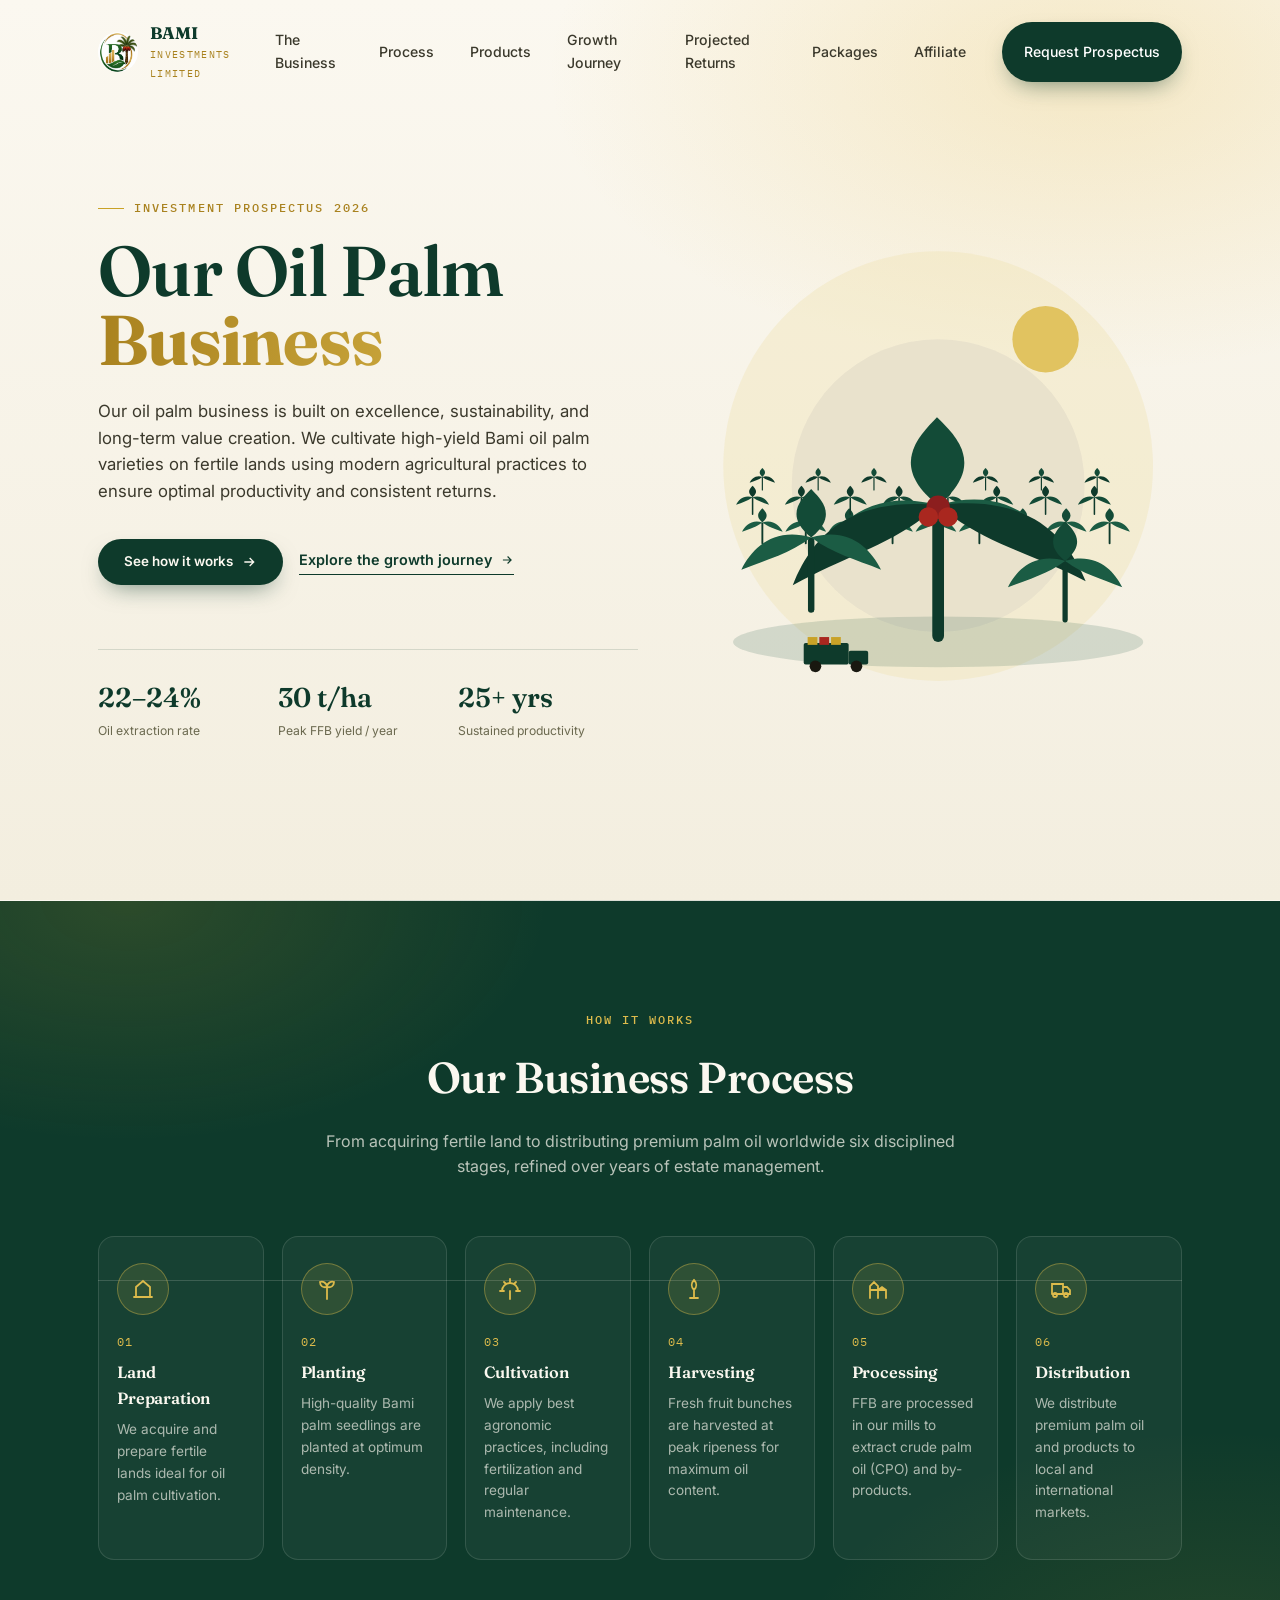
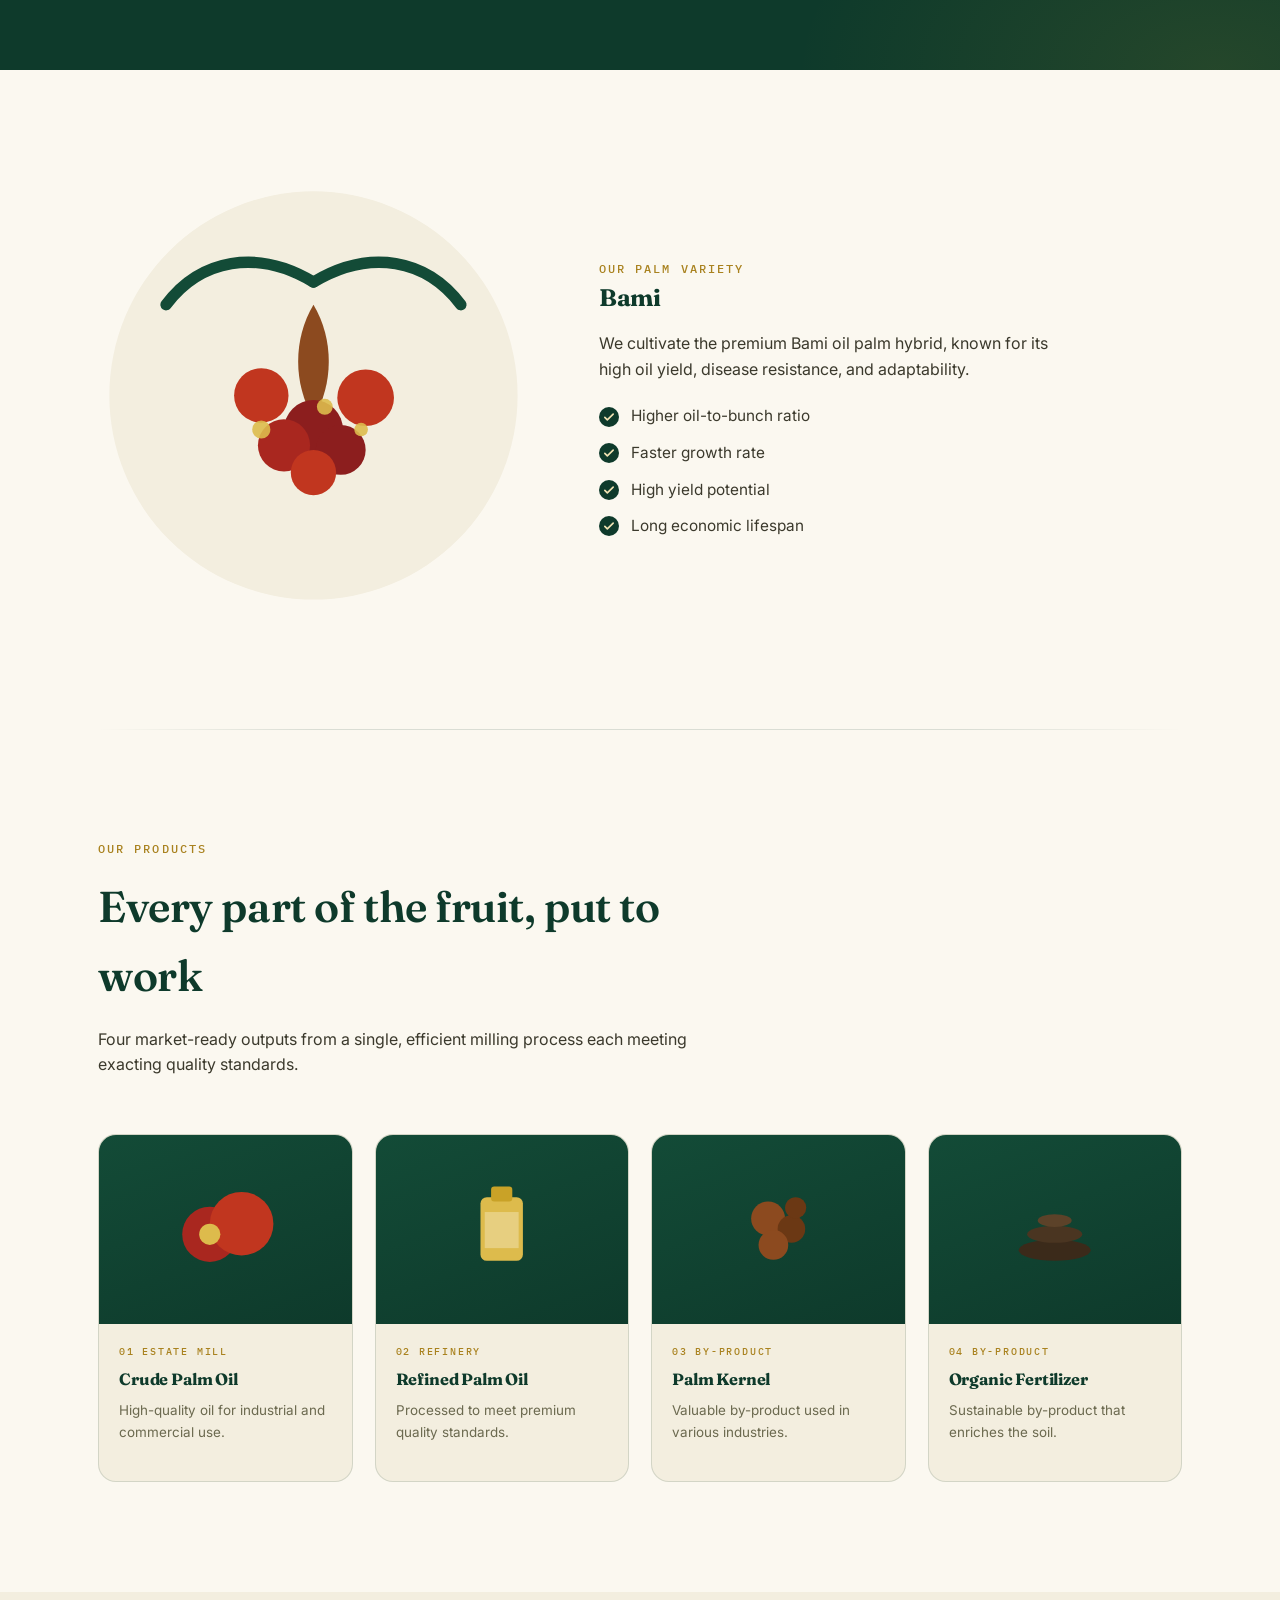
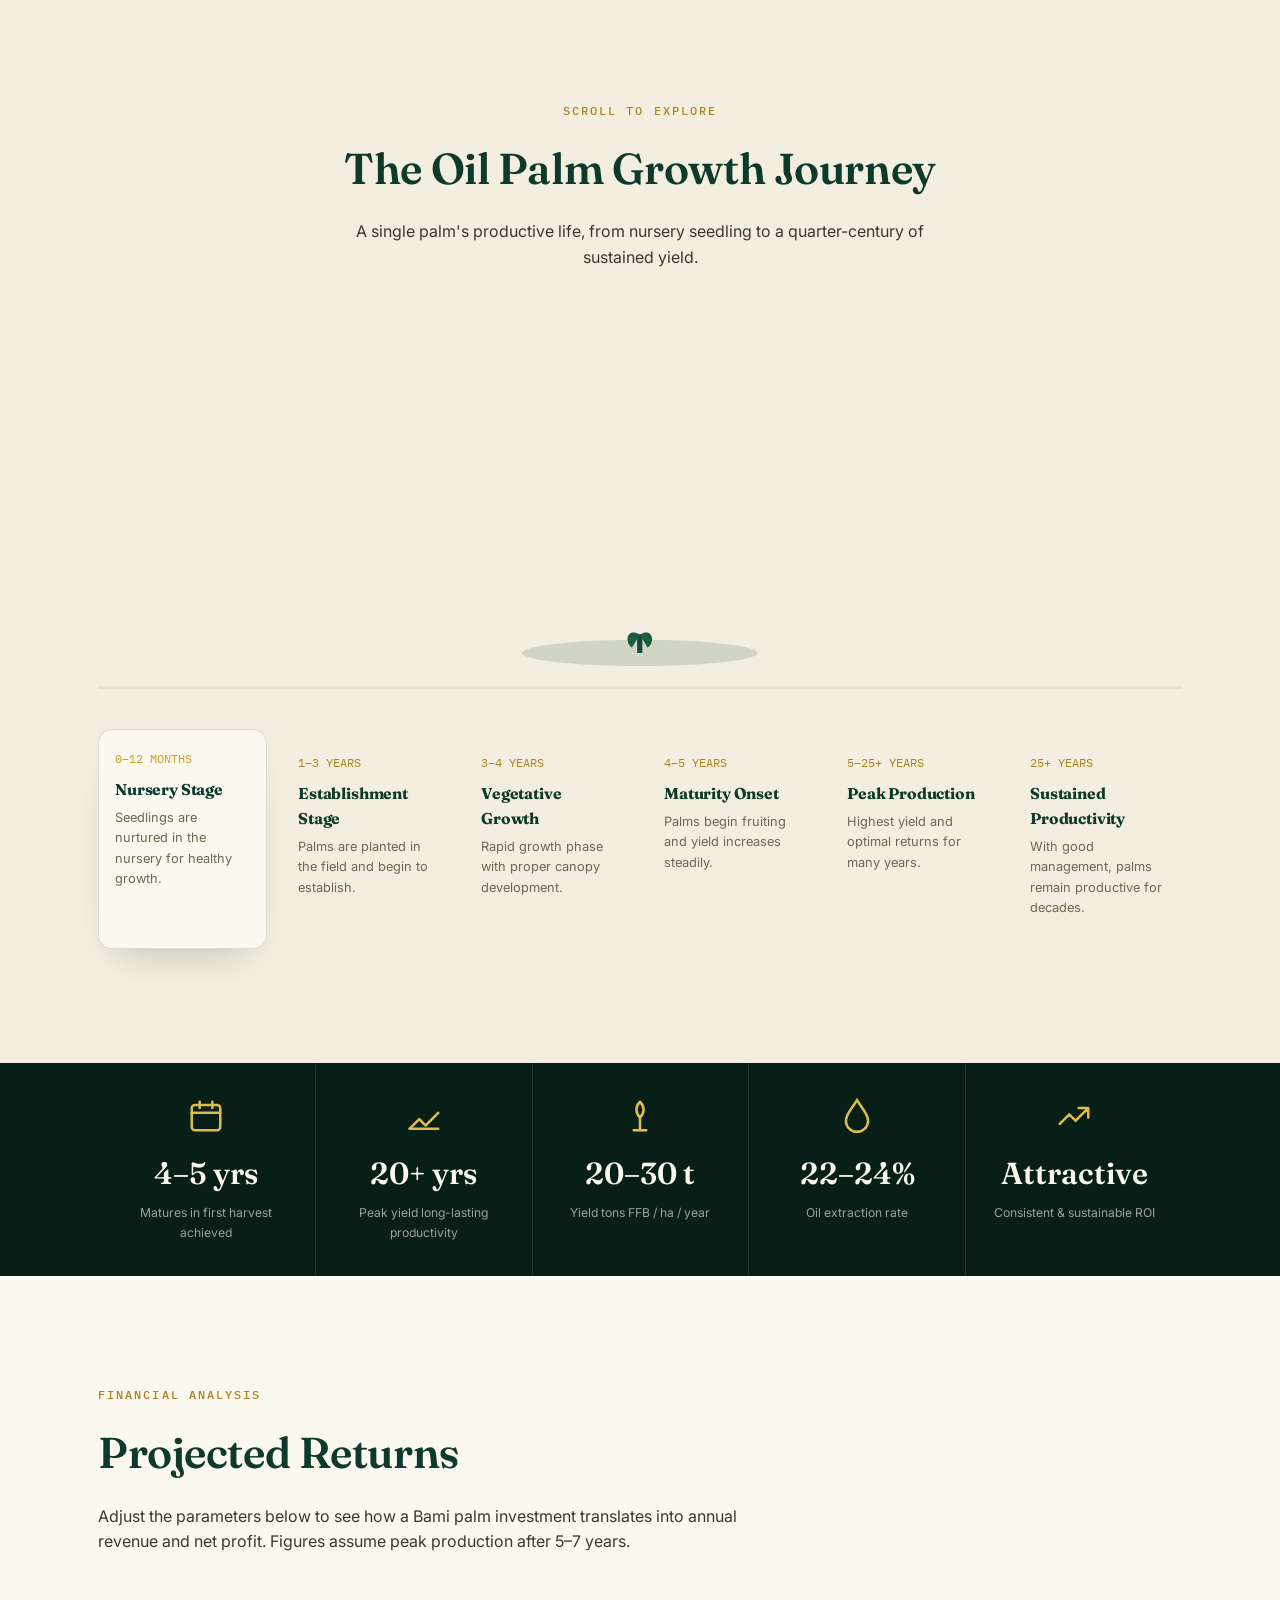
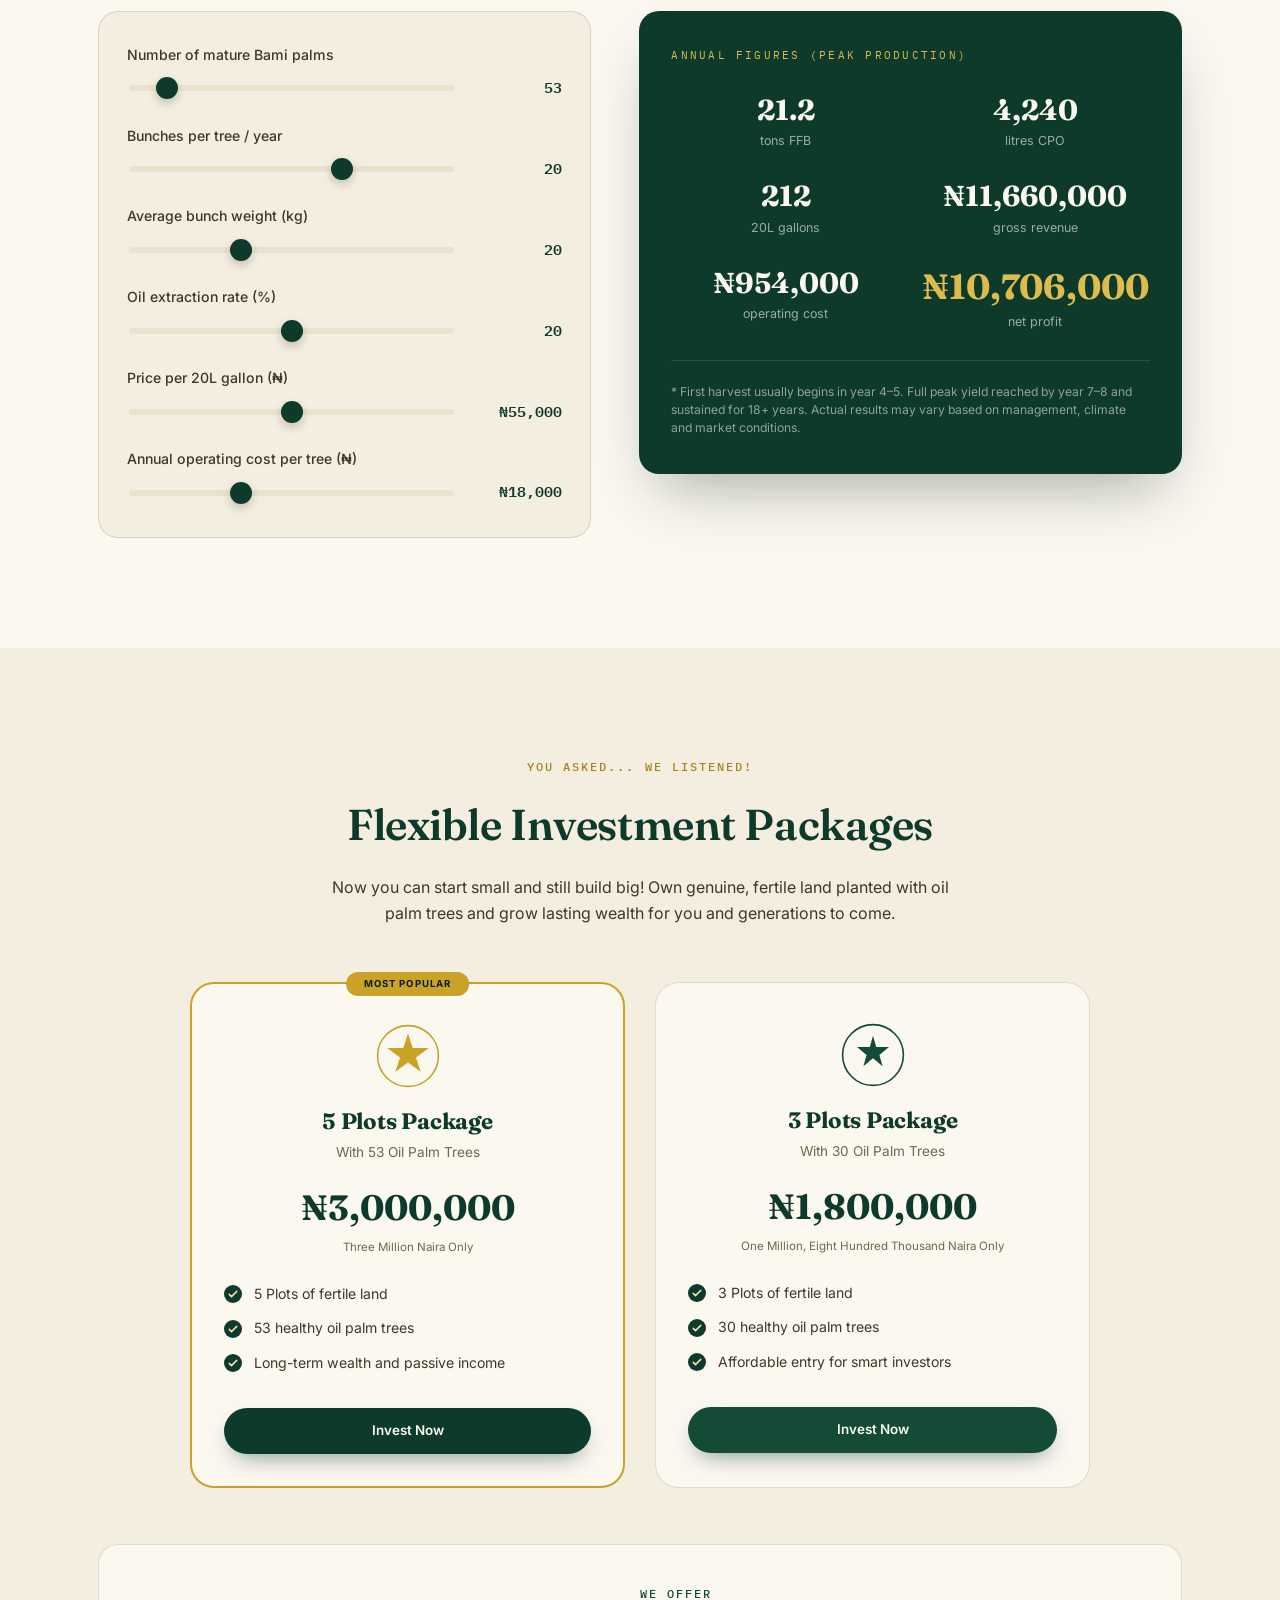
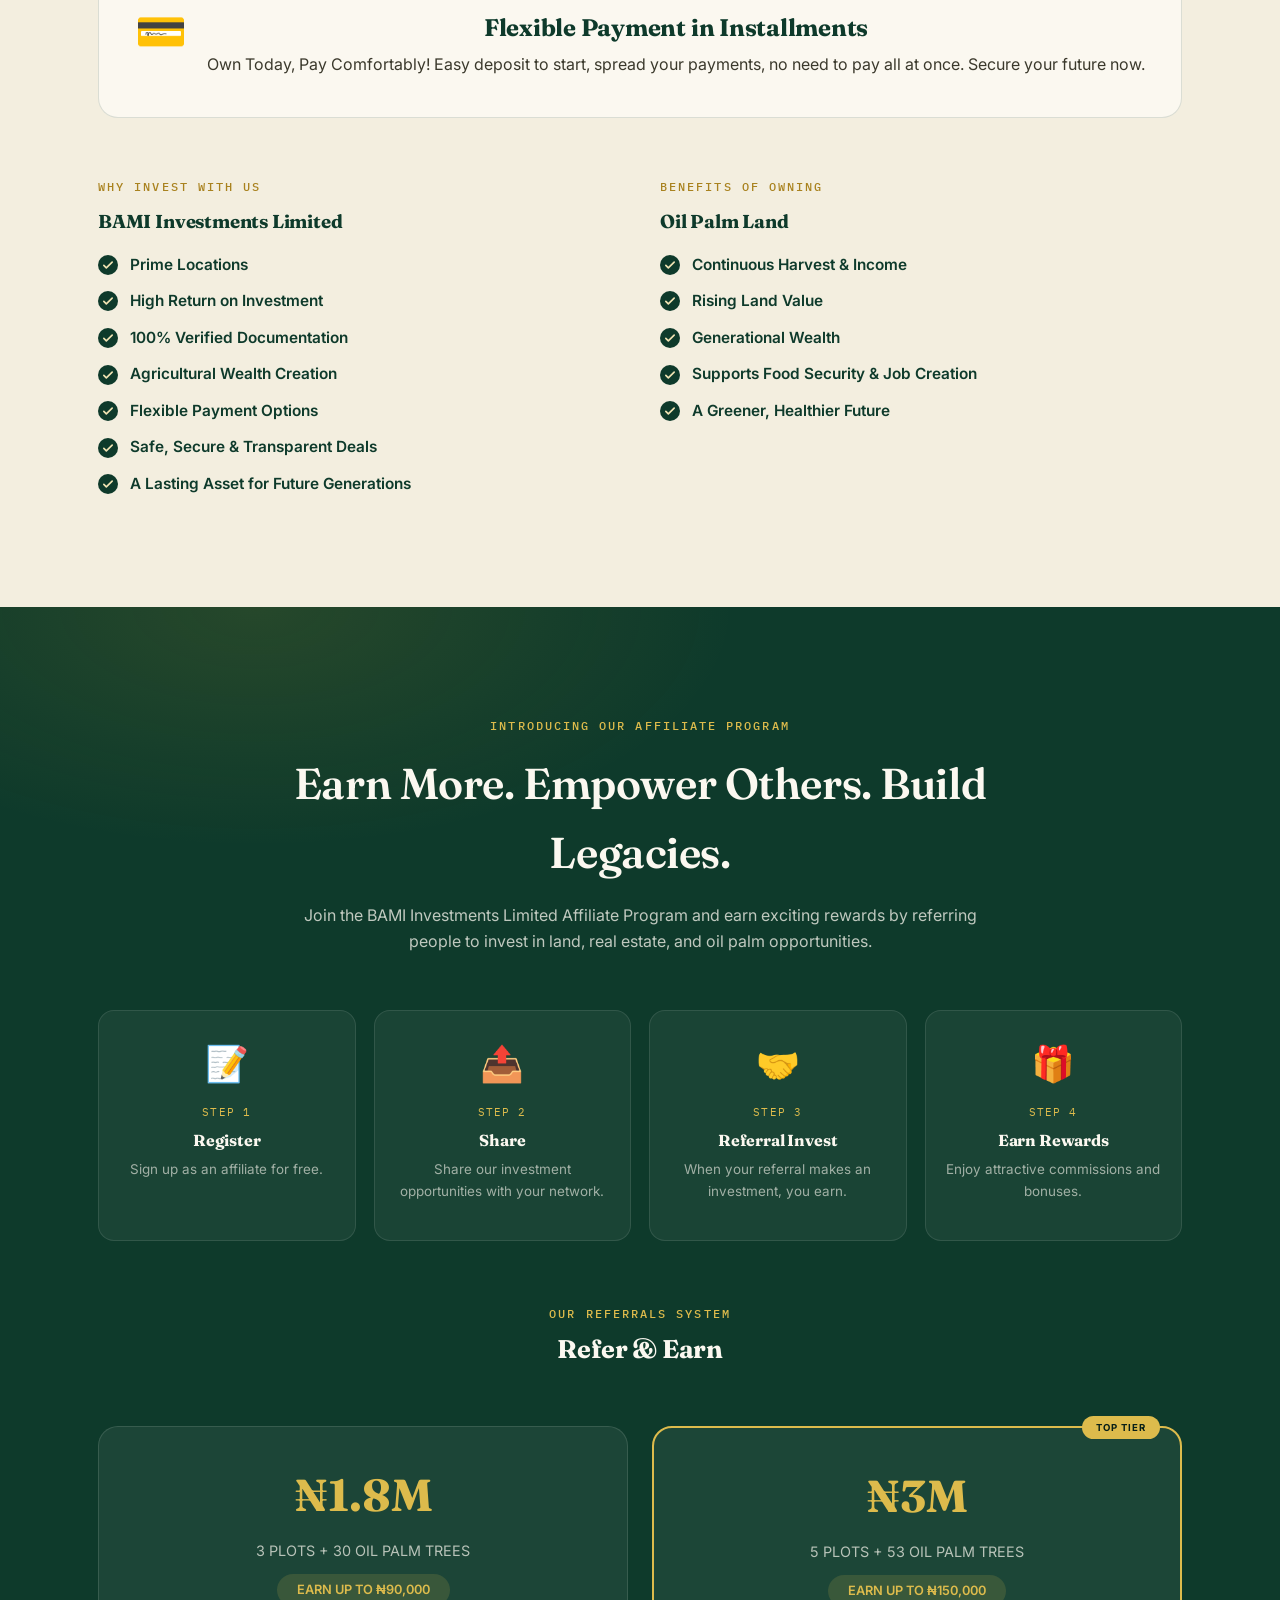
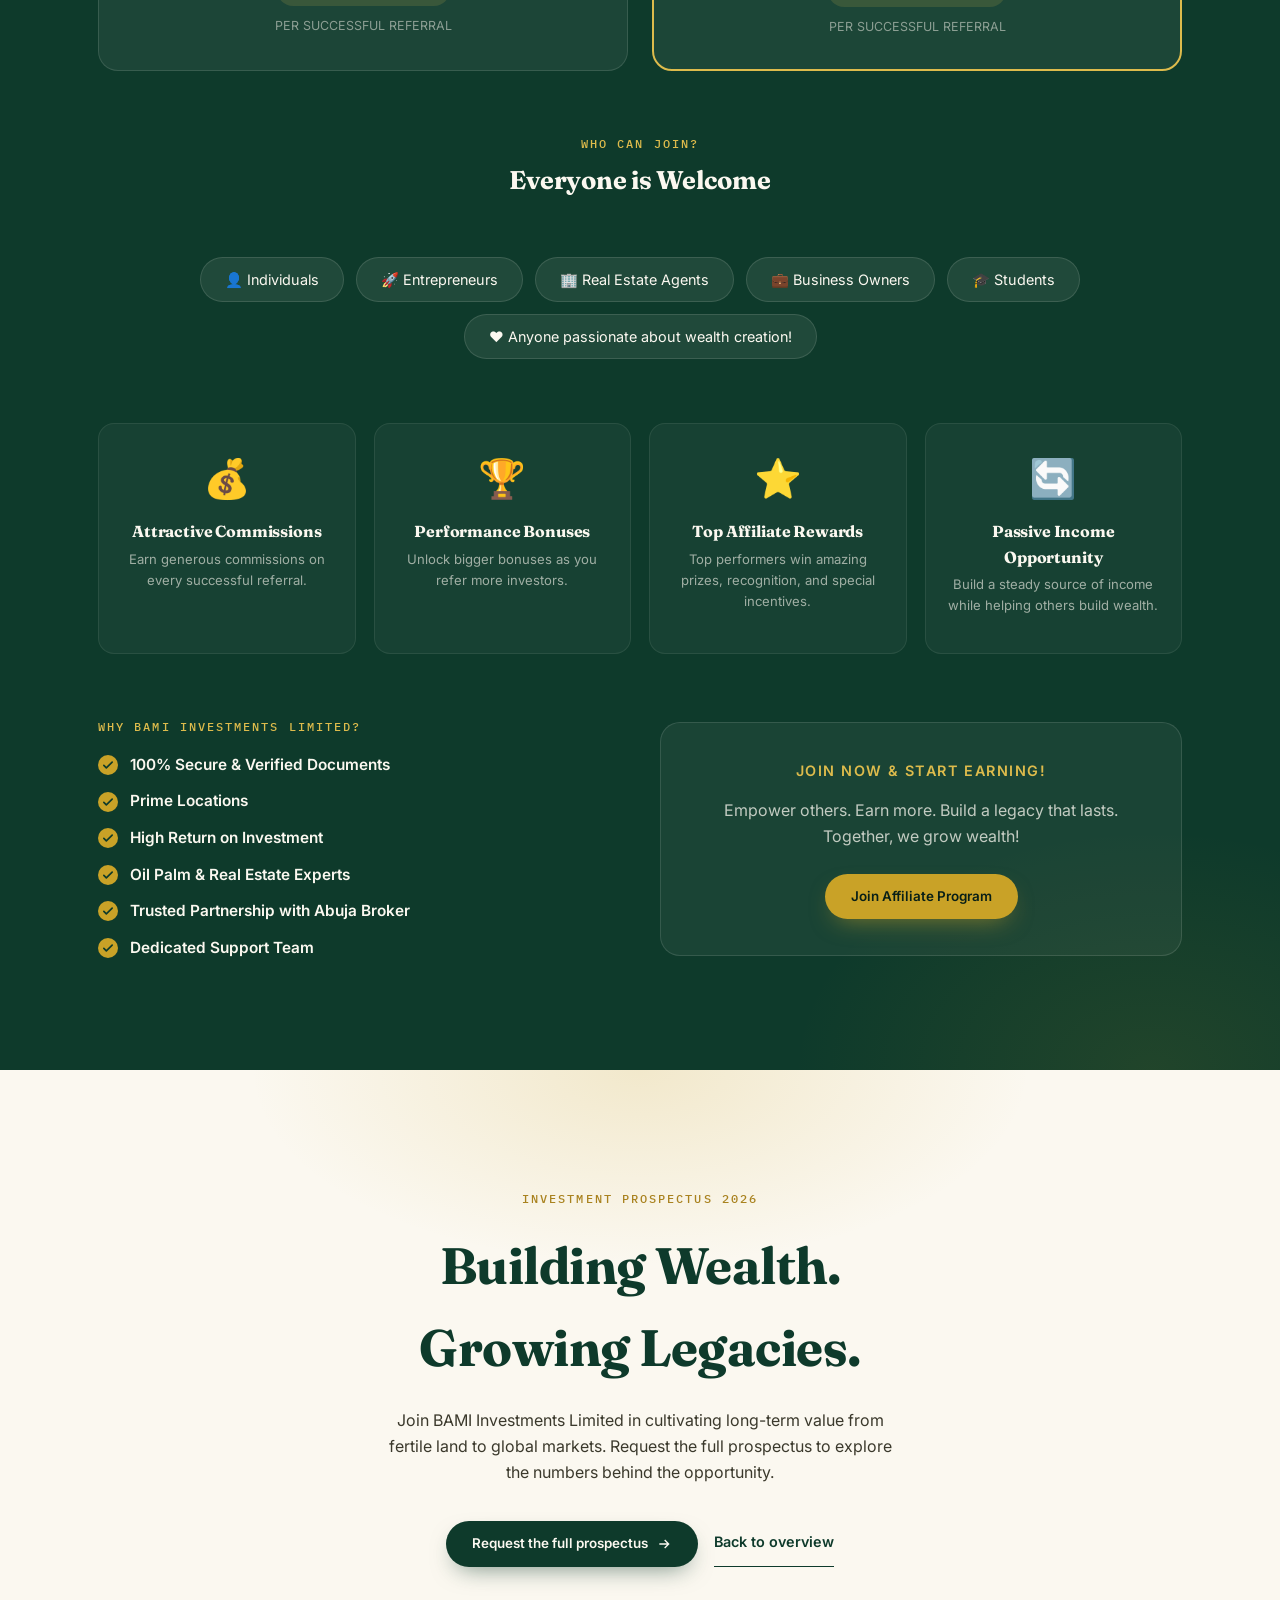
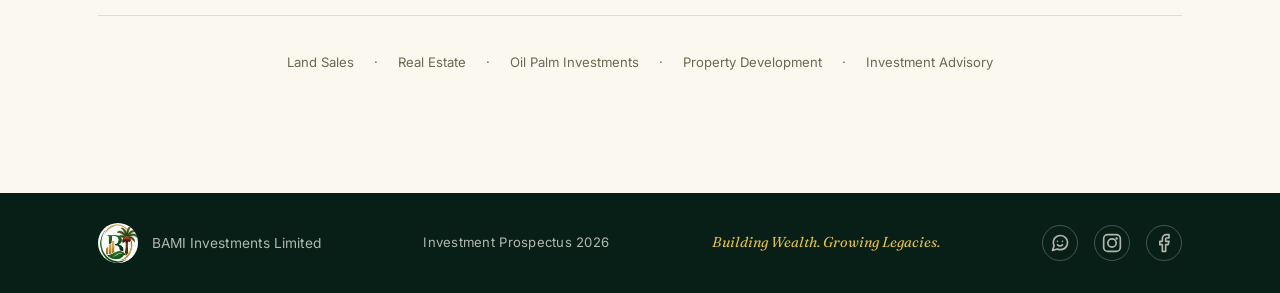
==== commit ac96bf32: "little changes" ====
--- a/index.html
+++ b/index.html
@@ -4,11 +4,11 @@
     <meta charset="UTF-8" />
     <meta name="viewport" content="width=device-width, initial-scale=1.0" />
     <title>
-      BAMI Investments Limited — Affiliate &amp; Investment Packages
+      BAMI Investments Limited Affiliate &amp; Investment Packages
     </title>
     <meta
       name="description"
-      content="BAMI Investments Limited — Affiliate Program &amp; Flexible Investment Packages for oil palm and real estate."
+      content="BAMI Investments Limited Affiliate Program &amp; Flexible Investment Packages for oil palm and real estate."
     />
     <link rel="preconnect" href="https://fonts.googleapis.com" />
     <link rel="preconnect" href="https://fonts.gstatic.com" crossorigin />
@@ -257,7 +257,7 @@
             <h2>Our Business Process</h2>
             <p>
               From acquiring fertile land to distributing premium palm oil
-              worldwide — six disciplined stages, refined over years of estate
+              worldwide six disciplined stages, refined over years of estate
               management.
             </p>
           </div>
@@ -487,7 +487,7 @@
             <h2>Every part of the fruit, put to work</h2>
             <p>
               Four market-ready outputs from a single, efficient milling process
-              — each meeting exacting quality standards.
+              each meeting exacting quality standards.
             </p>
           </div>
           <div class="product-grid stagger">
@@ -500,7 +500,7 @@
                 </svg>
               </div>
               <div class="product-body">
-                <div class="eyebrow">01 — Estate mill</div>
+                <div class="eyebrow">01 Estate mill</div>
                 <h4>Crude Palm Oil</h4>
                 <p>High-quality oil for industrial and commercial use.</p>
               </div>
@@ -535,7 +535,7 @@
                 </svg>
               </div>
               <div class="product-body">
-                <div class="eyebrow">02 — Refinery</div>
+                <div class="eyebrow">02 Refinery</div>
                 <h4>Refined Palm Oil</h4>
                 <p>Processed to meet premium quality standards.</p>
               </div>
@@ -550,7 +550,7 @@
                 </svg>
               </div>
               <div class="product-body">
-                <div class="eyebrow">03 — By-product</div>
+                <div class="eyebrow">03 By-product</div>
                 <h4>Palm Kernel</h4>
                 <p>Valuable by-product used in various industries.</p>
               </div>
@@ -564,7 +564,7 @@
                 </svg>
               </div>
               <div class="product-body">
-                <div class="eyebrow">04 — By-product</div>
+                <div class="eyebrow">04 By-product</div>
                 <h4>Organic Fertilizer</h4>
                 <p>Sustainable by-product that enriches the soil.</p>
               </div>
@@ -652,7 +652,7 @@
                 </svg>
               </div>
               <div class="num">4–5 yrs</div>
-              <div class="lbl">Matures in — first harvest achieved</div>
+              <div class="lbl">Matures in first harvest achieved</div>
             </div>
             <div class="metric reveal">
               <div class="metric-icon">
@@ -668,7 +668,7 @@
                 </svg>
               </div>
               <div class="num">20+ yrs</div>
-              <div class="lbl">Peak yield — long-lasting productivity</div>
+              <div class="lbl">Peak yield long-lasting productivity</div>
             </div>
             <div class="metric reveal">
               <div class="metric-icon">
@@ -682,7 +682,7 @@
                 </svg>
               </div>
               <div class="num">20–30 t</div>
-              <div class="lbl">Yield — tons FFB / ha / year</div>
+              <div class="lbl">Yield tons FFB / ha / year</div>
             </div>
             <div class="metric reveal">
               <div class="metric-icon">
@@ -1047,7 +1047,7 @@
                   Flexible Payment in Installments
                 </h3>
                 <p style="color: var(--ink-700); margin: 0">
-                  Own Today, Pay Comfortably! — Easy deposit to start, spread
+                  Own Today, Pay Comfortably! Easy deposit to start, spread
                   your payments, no need to pay all at once. Secure your future
                   now.
                 </p>
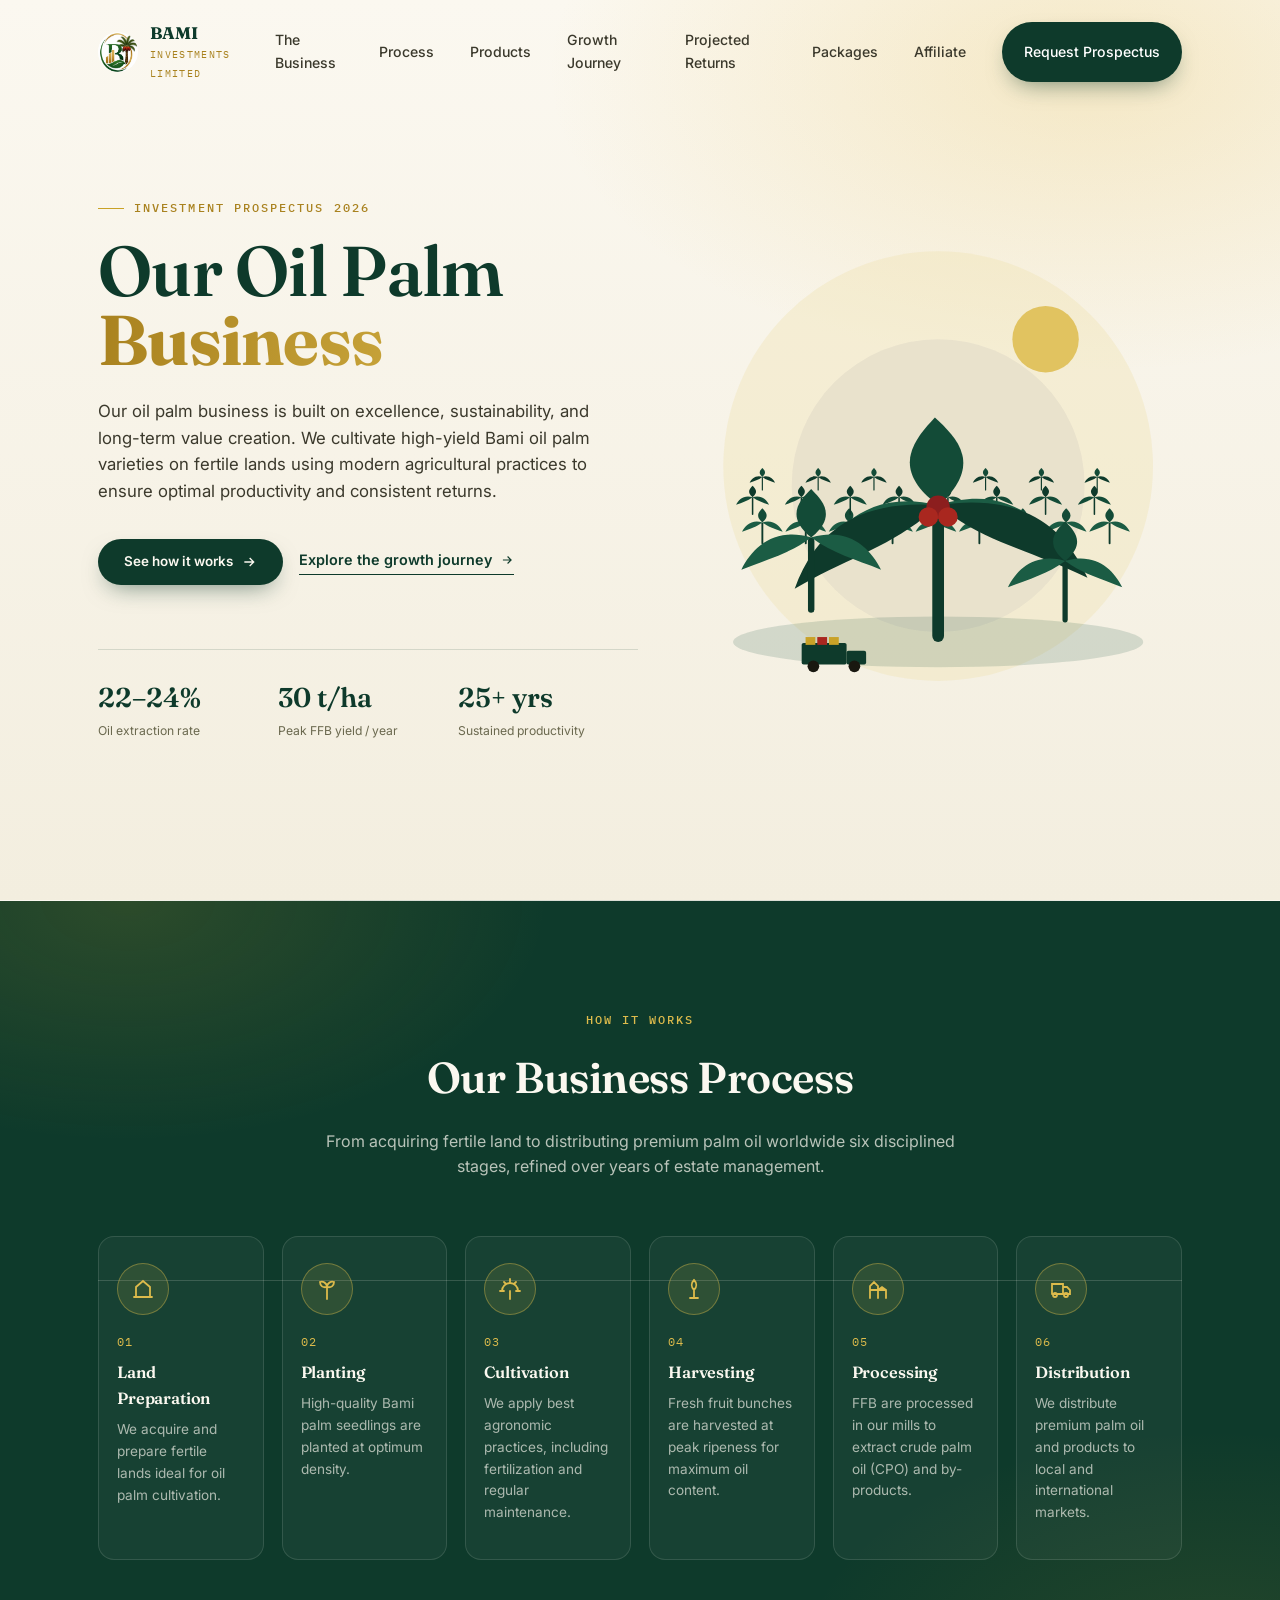
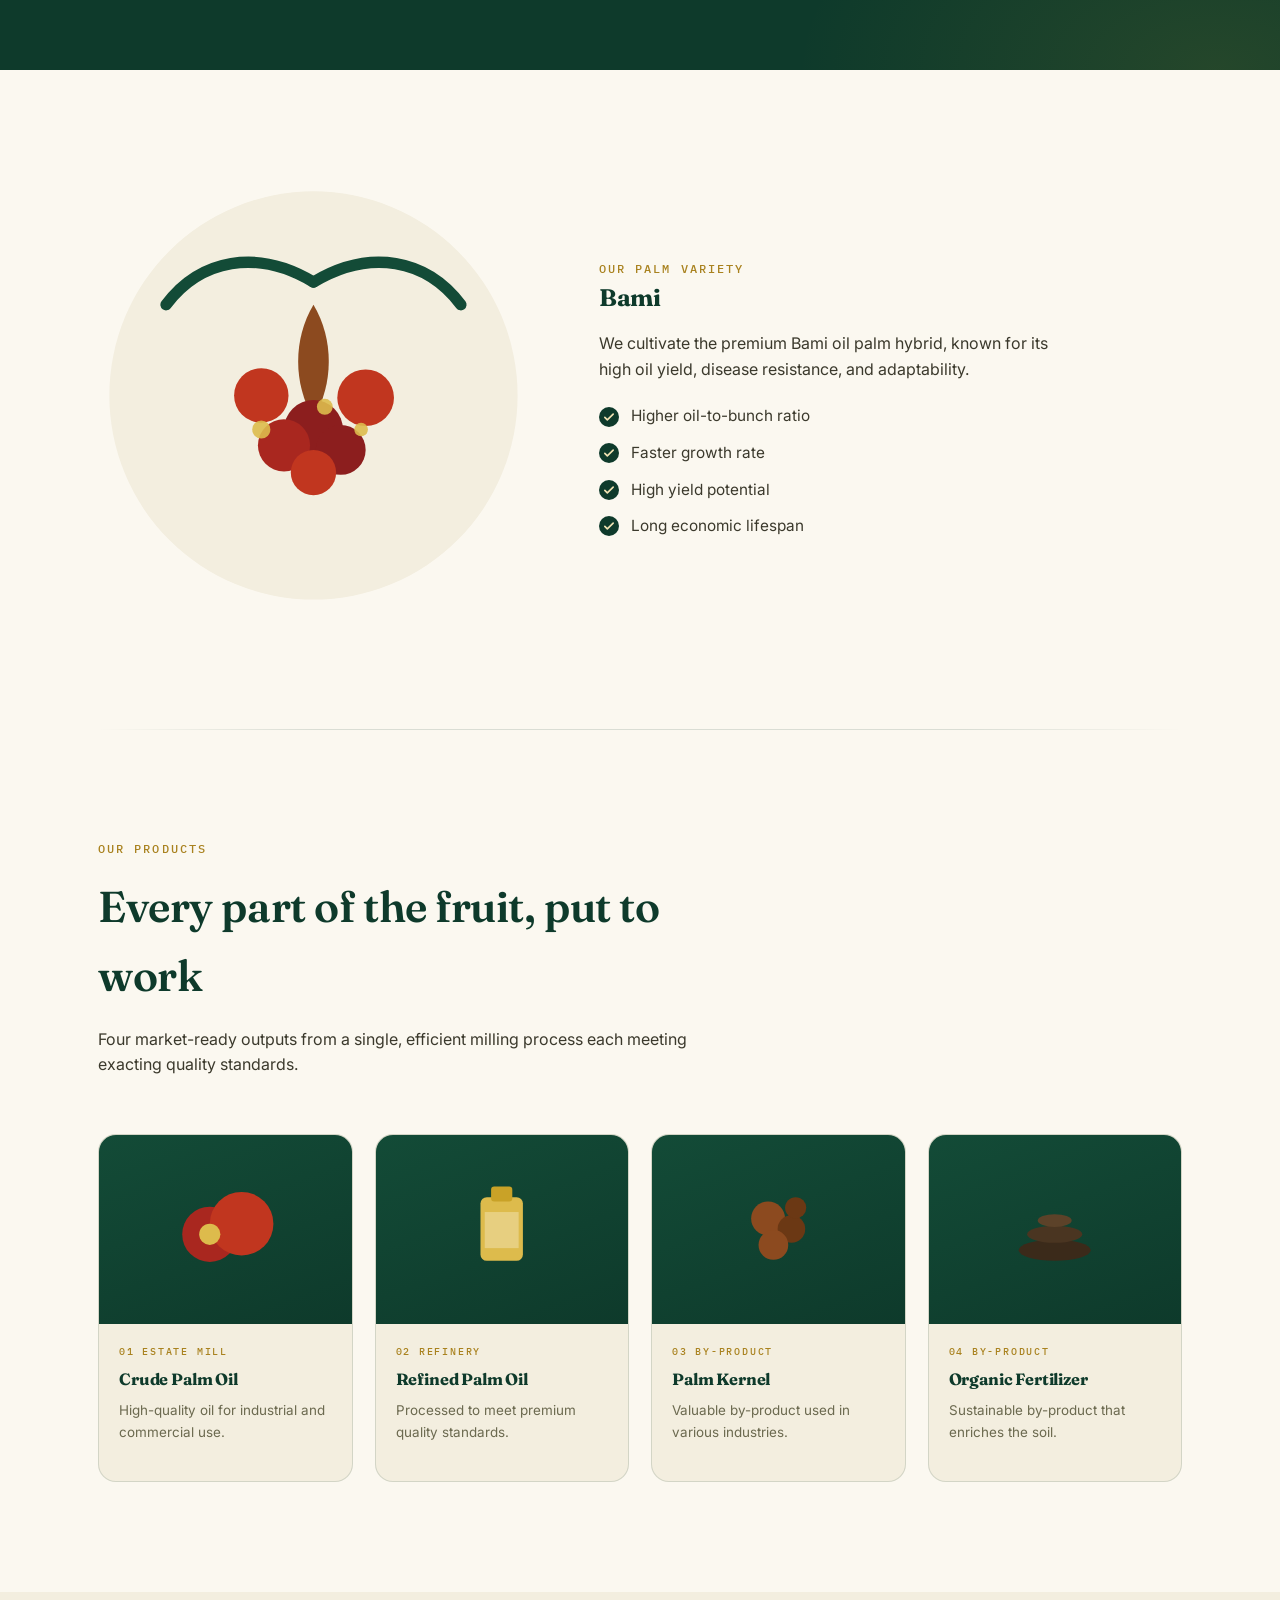
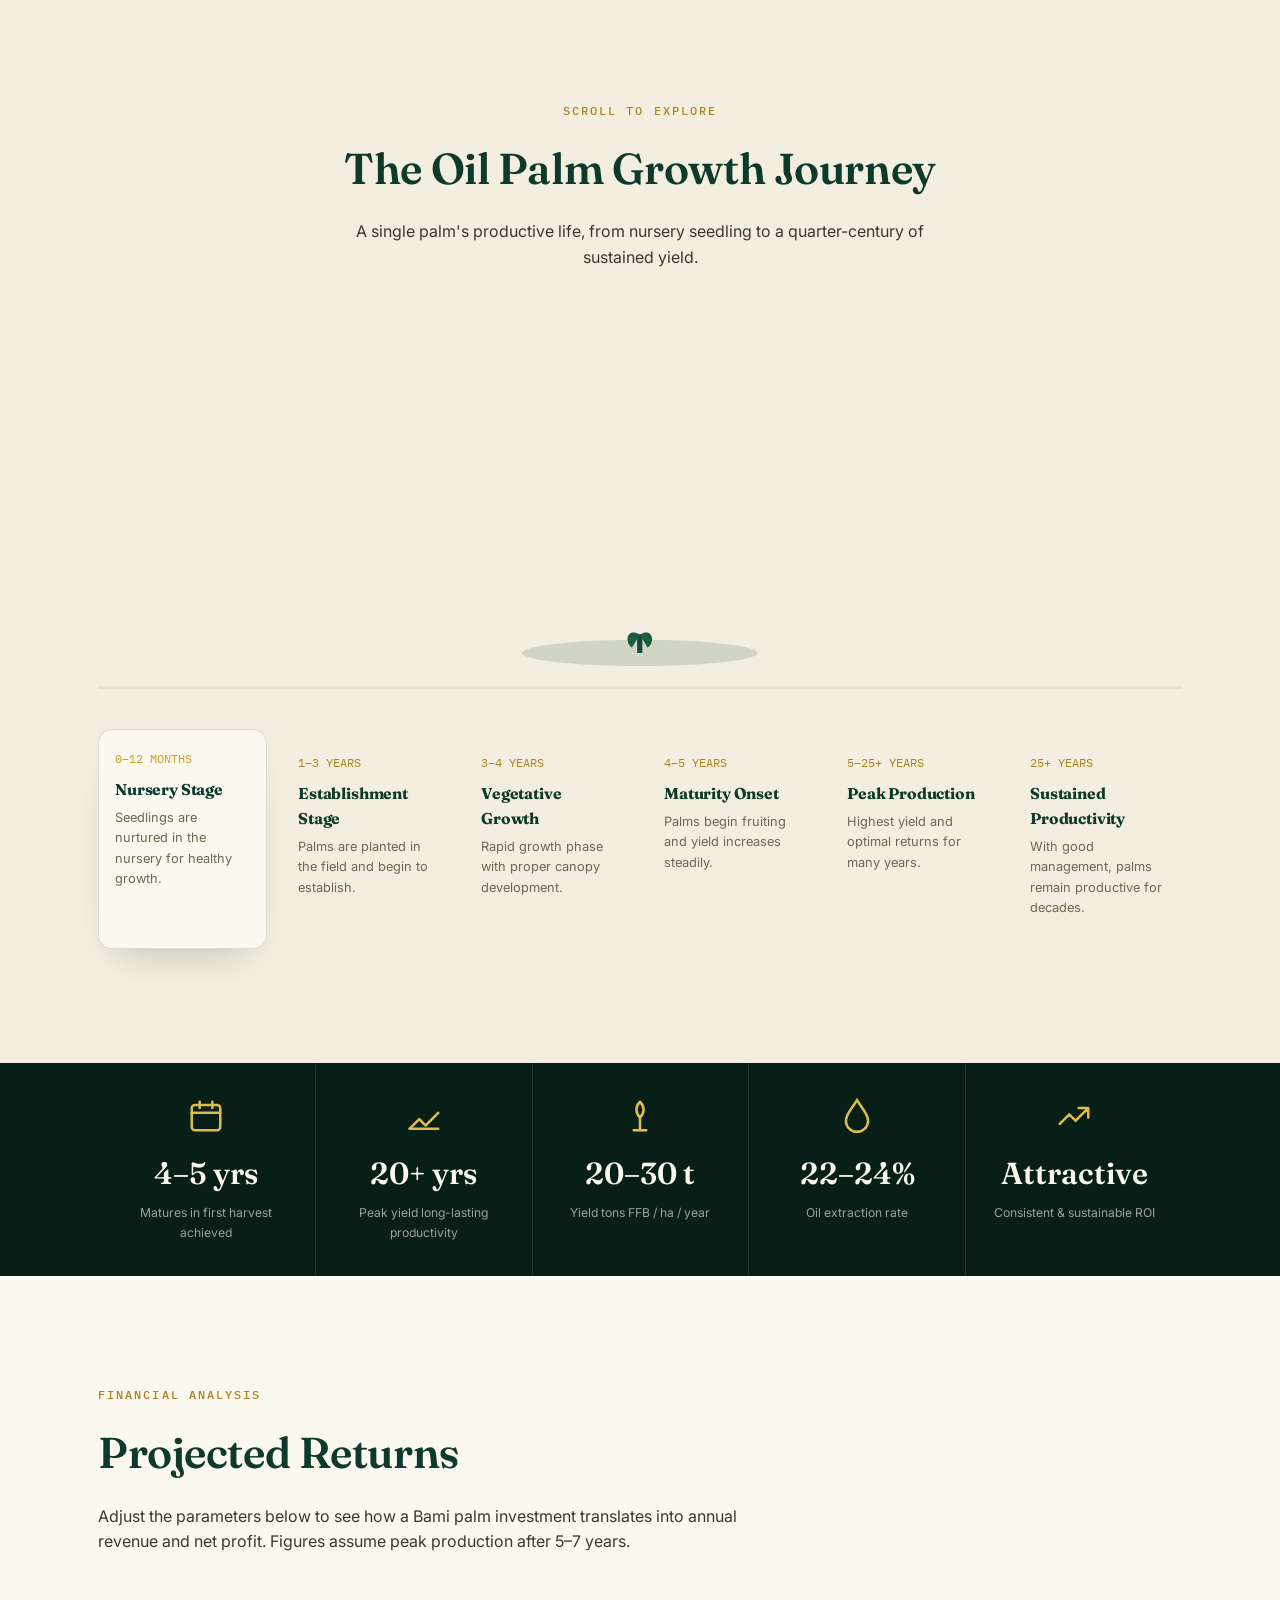
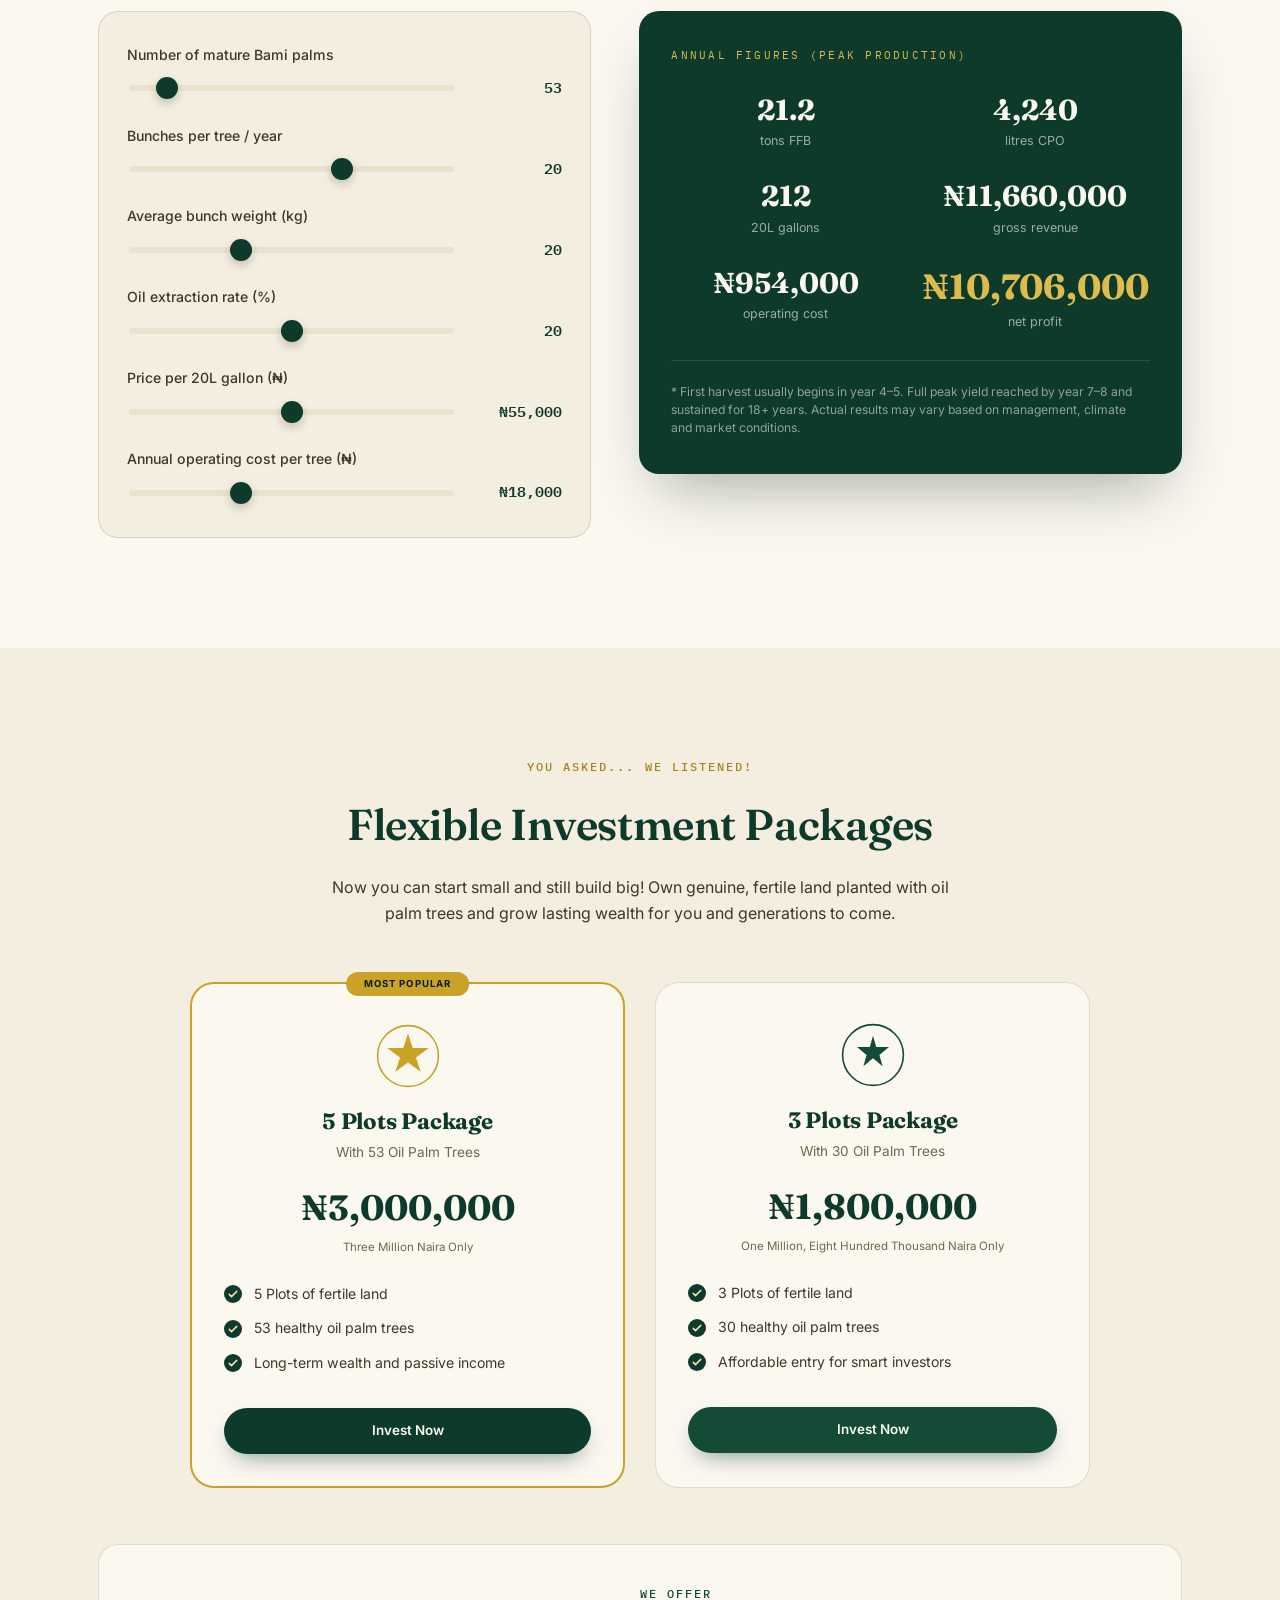
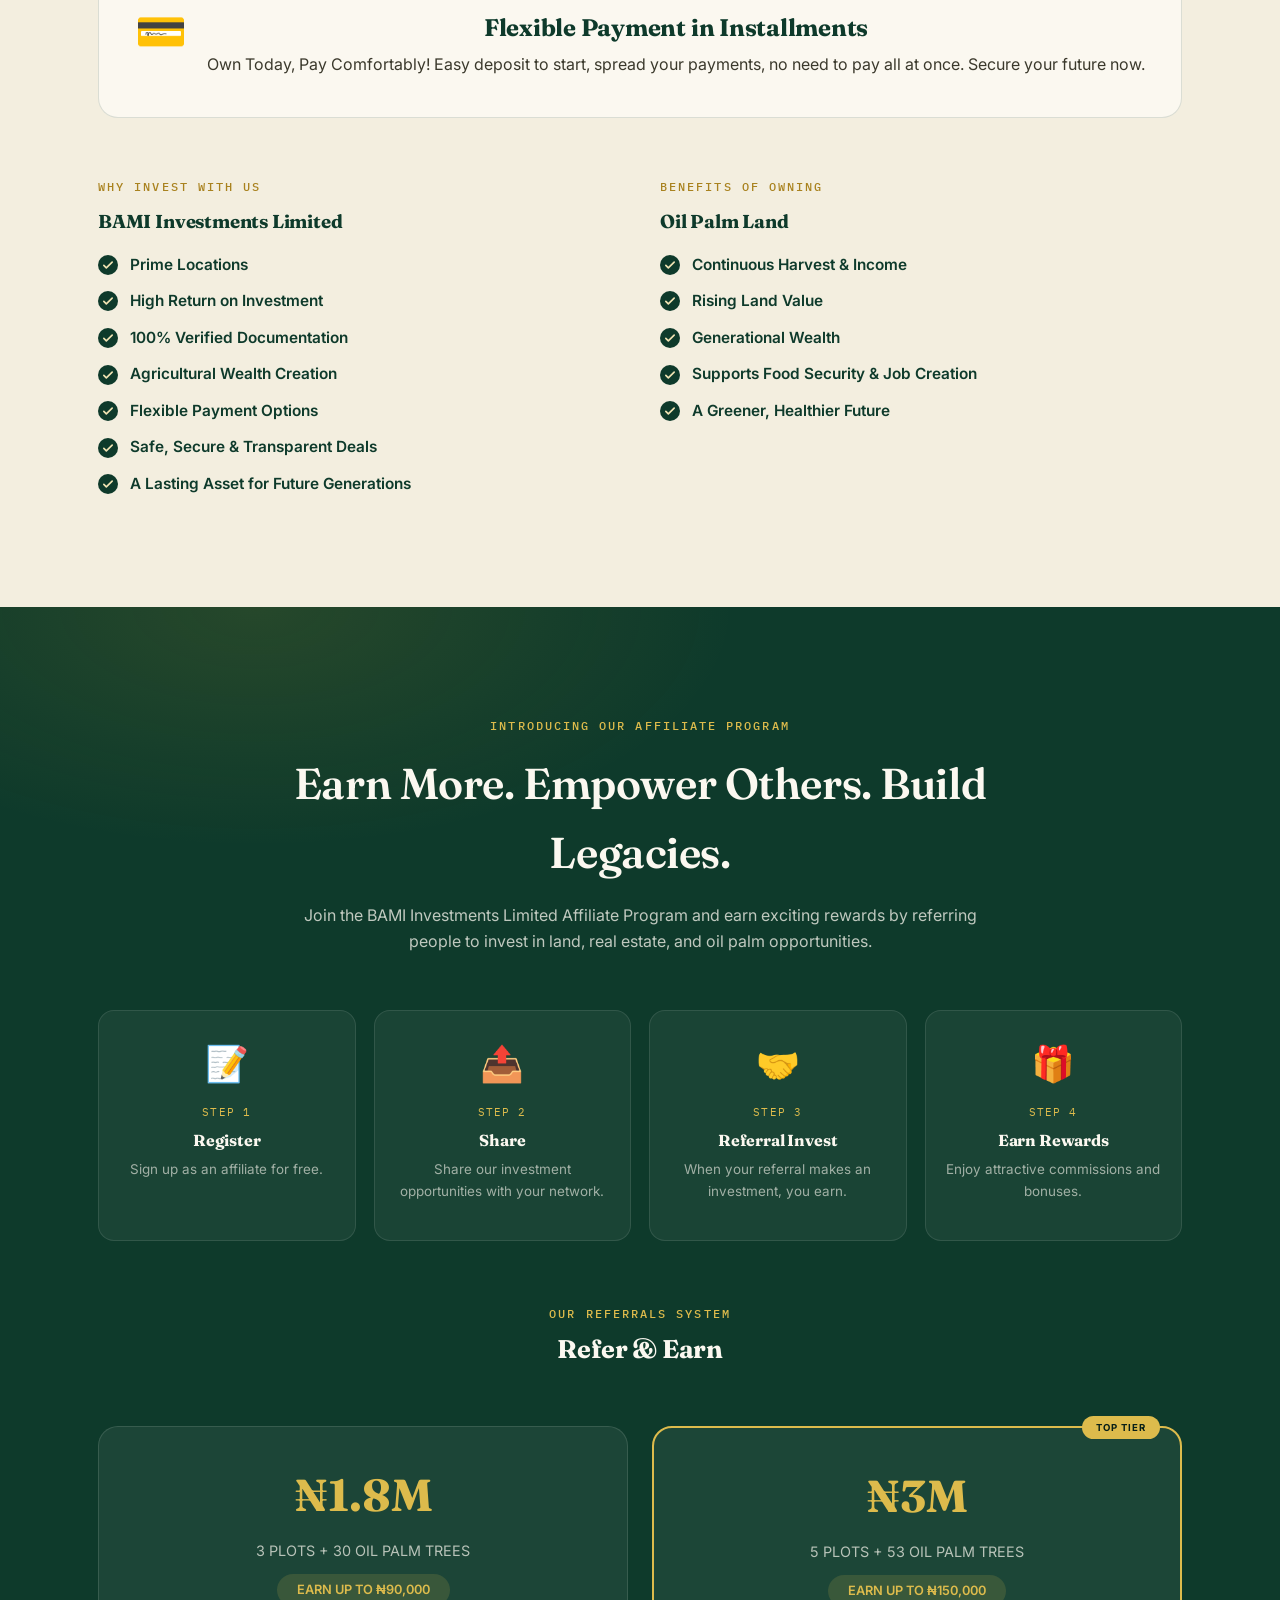
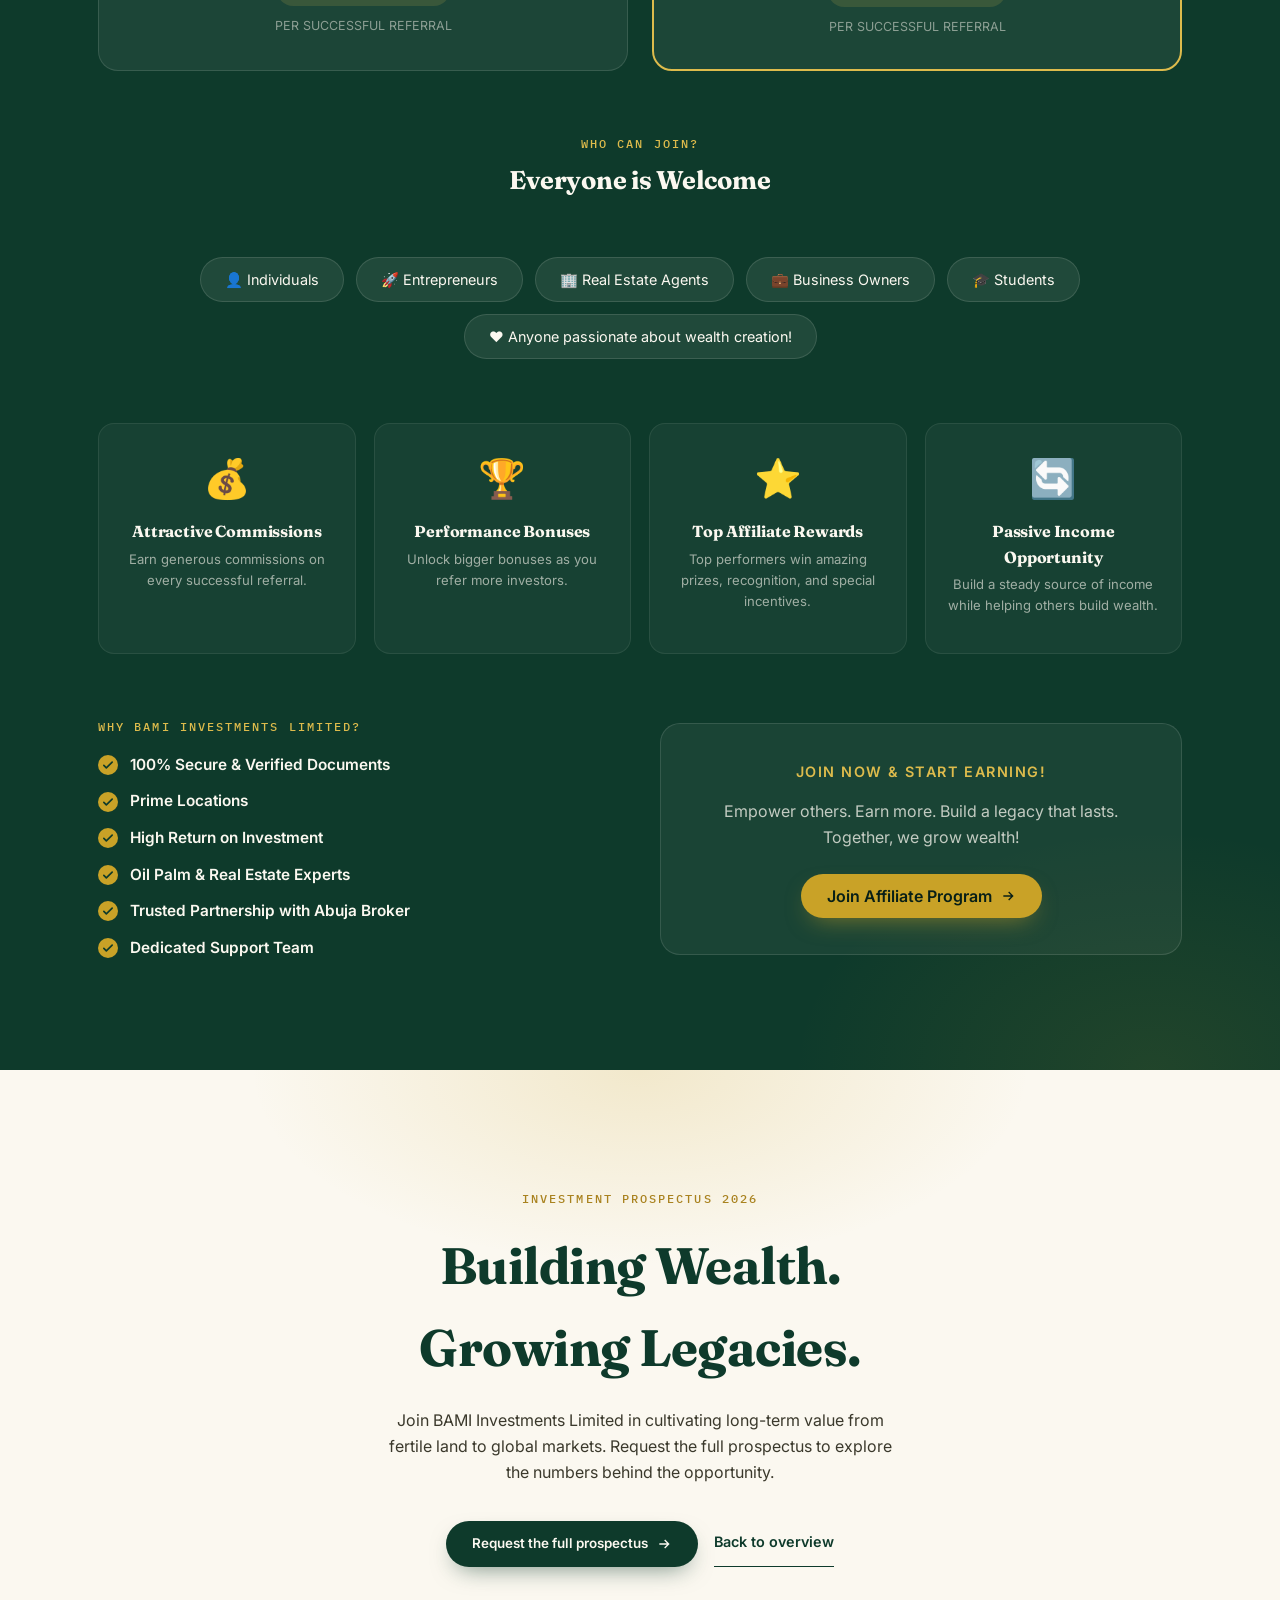
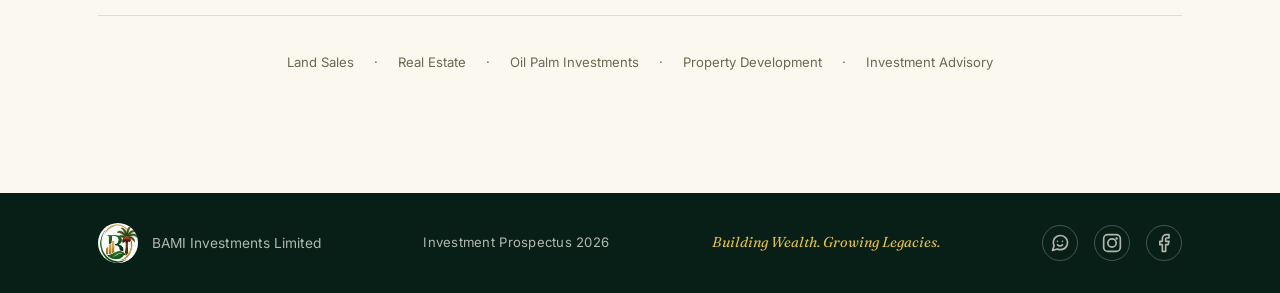
==== commit 4878f7e5: "made some changes" ====
--- a/index.html
+++ b/index.html
@@ -3,9 +3,7 @@
   <head>
     <meta charset="UTF-8" />
     <meta name="viewport" content="width=device-width, initial-scale=1.0" />
-    <title>
-      BAMI Investments Limited Affiliate &amp; Investment Packages
-    </title>
+    <title>BAMI Investments Limited Affiliate &amp; Investment Packages</title>
     <meta
       name="description"
       content="BAMI Investments Limited Affiliate Program &amp; Flexible Investment Packages for oil palm and real estate."
@@ -17,6 +15,159 @@
       rel="stylesheet"
     />
     <link rel="stylesheet" href="css/style.css" />
+
+    <!-- ===== MODAL STYLES ===== -->
+    <style>
+      /* Modal Overlay */
+      .modal-overlay {
+        position: fixed;
+        inset: 0;
+        background: rgba(14, 58, 43, 0.75);
+        backdrop-filter: blur(6px);
+        -webkit-backdrop-filter: blur(6px);
+        z-index: 9999;
+        display: flex;
+        align-items: center;
+        justify-content: center;
+        padding: 20px;
+        opacity: 0;
+        visibility: hidden;
+        transition:
+          opacity 0.3s ease,
+          visibility 0.3s ease;
+      }
+      .modal-overlay.active {
+        opacity: 1;
+        visibility: visible;
+      }
+
+      /* Modal Card */
+      .modal-card {
+        background: #fbf8f0;
+        border-radius: 20px;
+        width: 100%;
+        max-width: 680px;
+        max-height: 90vh;
+        overflow-y: auto;
+        position: relative;
+        box-shadow: 0 24px 64px rgba(0, 0, 0, 0.35);
+        transform: translateY(30px);
+        transition: transform 0.35s cubic-bezier(0.22, 0.61, 0.36, 1);
+      }
+      .modal-overlay.active .modal-card {
+        transform: translateY(0);
+      }
+
+      /* Close Button */
+      .modal-close {
+        position: sticky;
+        top: 12px;
+        float: right;
+        margin-right: 12px;
+        z-index: 10;
+        width: 40px;
+        height: 40px;
+        border-radius: 50%;
+        border: 1px solid #d9d4c7;
+        background: #fbf8f0;
+        cursor: pointer;
+        display: flex;
+        align-items: center;
+        justify-content: center;
+        font-size: 1.2rem;
+        color: #3d3929;
+        transition: all 0.2s ease;
+        line-height: 1;
+      }
+      .modal-close:hover {
+        background: #e9e2cc;
+        border-color: #c9a227;
+      }
+
+      /* Modal Header */
+      .modal-header {
+        padding: 28px 28px 0;
+        text-align: center;
+      }
+      .modal-header .eyebrow {
+        font-family: "IBM Plex Mono", monospace;
+        font-size: 0.7rem;
+        letter-spacing: 0.12em;
+        text-transform: uppercase;
+        color: #0e3a2b;
+      }
+      .modal-header h3 {
+        font-family: "Fraunces", serif;
+        font-size: 1.5rem;
+        color: #0e3a2b;
+        margin: 6px 0 4px;
+      }
+      .modal-header p {
+        color: #5c5540;
+        font-size: 0.88rem;
+        margin: 0;
+      }
+
+      /* Iframe wrapper */
+      .modal-iframe-wrap {
+        padding: 20px 16px 28px;
+        min-height: 580px;
+      }
+      .modal-iframe-wrap iframe {
+        width: 100%;
+        height: 600px;
+        border: 1px solid #e0dbcc;
+        border-radius: 12px;
+        background: #fff;
+      }
+
+      /* Fallback link */
+      .modal-fallback {
+        text-align: center;
+        padding: 0 16px 24px;
+        font-size: 0.82rem;
+        color: #6b634b;
+      }
+      .modal-fallback a {
+        color: #0e3a2b;
+        font-weight: 600;
+        text-decoration: underline;
+      }
+
+      /* Prevent body scroll when modal is open */
+      body.modal-open {
+        overflow: hidden;
+      }
+
+      /* Mobile */
+      @media (max-width: 600px) {
+        .modal-card {
+          max-width: 100%;
+          border-radius: 16px;
+          max-height: 95vh;
+        }
+        .modal-header {
+          padding: 22px 18px 0;
+        }
+        .modal-header h3 {
+          font-size: 1.25rem;
+        }
+        .modal-iframe-wrap {
+          padding: 14px 8px 20px;
+          min-height: 500px;
+        }
+        .modal-iframe-wrap iframe {
+          height: 520px;
+        }
+        .modal-close {
+          width: 34px;
+          height: 34px;
+          font-size: 1rem;
+          margin-right: 8px;
+          top: 8px;
+        }
+      }
+    </style>
   </head>
   <body>
     <header id="siteHeader">
@@ -858,7 +1009,7 @@
         </div>
       </section>
 
-      <!-- ===== INVESTMENT PACKAGES (NEW from image 2) ===== -->
+      <!-- ===== INVESTMENT PACKAGES ===== -->
       <section
         class="packages pad"
         id="packages"
@@ -1047,9 +1198,8 @@
                   Flexible Payment in Installments
                 </h3>
                 <p style="color: var(--ink-700); margin: 0">
-                  Own Today, Pay Comfortably! Easy deposit to start, spread
-                  your payments, no need to pay all at once. Secure your future
-                  now.
+                  Own Today, Pay Comfortably! Easy deposit to start, spread your
+                  payments, no need to pay all at once. Secure your future now.
                 </p>
               </div>
             </div>
@@ -1079,9 +1229,7 @@
                       stroke-linecap="round"
                       stroke-linejoin="round"
                     /></svg
-                  ><span
-                    ><strong>Prime Locations</strong></span
-                  >
+                  ><span><strong>Prime Locations</strong></span>
                 </li>
                 <li>
                   <svg viewBox="0 0 24 24" fill="none">
@@ -1237,7 +1385,7 @@
         </div>
       </section>
 
-      <!-- ===== AFFILIATE PROGRAM (NEW from image 1) ===== -->
+      <!-- ===== AFFILIATE PROGRAM ===== -->
       <section
         class="affiliate pad"
         id="affiliate"
@@ -1913,17 +2061,36 @@
                 we grow wealth!
               </p>
               <!-- QR placeholder -->
-            
-              <a
-                href="https://wa.me/+2348111833482"
+
+              <!-- UPDATED: Join Affiliate Program button now triggers the modal -->
+              <button
+                id="joinAffiliateBtn"
                 class="cta-btn"
                 style="
                   background: var(--gold-500);
                   color: var(--forest-950);
                   box-shadow: 0 10px 24px -10px rgba(201, 162, 39, 0.6);
-                "
-                >Join Affiliate Program</a
-              >
+                  border: none;
+                  cursor: pointer;
+                  font-family: inherit;
+                  font-size: inherit;
+                  display: inline-flex;
+                  align-items: center;
+                  gap: 8px;
+                "
+              >
+                Join Affiliate Program
+                <svg
+                  width="16"
+                  height="16"
+                  viewBox="0 0 24 24"
+                  fill="none"
+                  stroke="currentColor"
+                  stroke-width="2"
+                >
+                  <path d="M5 12h14M13 6l6 6-6 6" />
+                </svg>
+              </button>
             </div>
           </div>
         </div>
@@ -2090,6 +2257,44 @@
       </div>
     </footer>
 
+    <div class="modal-overlay" id="affiliateModal" aria-hidden="true">
+      <div class="modal-card">
+        <button
+          class="modal-close"
+          id="modalClose"
+          aria-label="Close registration form"
+        >
+          ✕
+        </button>
+        <div class="modal-header">
+          <div class="eyebrow">BAMI Investments Limited</div>
+          <h3>Affiliate Program Registration</h3>
+          <p>
+            Fill out the form below to join our affiliate program and start
+            earning.
+          </p>
+        </div>
+        <div class="modal-iframe-wrap">
+          <iframe
+            src="https://docs.google.com/forms/d/e/1FAIpQLSe4t8NYr-8KAQwZGVm-NEvfQEF2FSFKOamJGE2c64EQwgthyA/viewform?usp=publish-editor"
+            title="BAMI Affiliate Program Registration Form"
+            allowfullscreen
+          >
+            Loading…
+          </iframe>
+        </div>
+        <div class="modal-fallback">
+          If the form doesn&rsquo;t load,
+          <a
+            href="https://docs.google.com/forms/d/e/1FAIpQLSe4t8NYr-8KAQwZGVm-NEvfQEF2FSFKOamJGE2c64EQwgthyA/viewform?usp=publish-editor"
+            target="_blank"
+            rel="noopener noreferrer"
+            >click here to open it in a new tab</a
+          >.
+        </div>
+      </div>
+    </div>
+
     <button class="to-top" id="toTop" aria-label="Back to top">
       <svg
         viewBox="0 0 24 24"
@@ -2102,5 +2307,58 @@
     </button>
 
     <script src="js/main.js"></script>
+
+    <!-- ===== MODAL JAVASCRIPT ===== -->
+    <script>
+      (function () {
+        const modal = document.getElementById("affiliateModal");
+        const openBtn = document.getElementById("joinAffiliateBtn");
+        const closeBtn = document.getElementById("modalClose");
+
+        // Open modal
+        function openModal(e) {
+          e.preventDefault();
+          modal.classList.add("active");
+          modal.setAttribute("aria-hidden", "false");
+          document.body.classList.add("modal-open");
+          // Focus the close button for accessibility
+          setTimeout(function () {
+            closeBtn.focus();
+          }, 100);
+        }
+
+        // Close modal
+        function closeModal() {
+          modal.classList.remove("active");
+          modal.setAttribute("aria-hidden", "true");
+          document.body.classList.remove("modal-open");
+          // Return focus to the button that opened the modal
+          openBtn.focus();
+        }
+
+        // Bind events
+        if (openBtn) {
+          openBtn.addEventListener("click", openModal);
+        }
+
+        if (closeBtn) {
+          closeBtn.addEventListener("click", closeModal);
+        }
+
+        // Close when clicking outside the modal card (on the overlay)
+        modal.addEventListener("click", function (e) {
+          if (e.target === modal) {
+            closeModal();
+          }
+        });
+
+        // Close with ESC key
+        document.addEventListener("keydown", function (e) {
+          if (e.key === "Escape" && modal.classList.contains("active")) {
+            closeModal();
+          }
+        });
+      })();
+    </script>
   </body>
 </html>
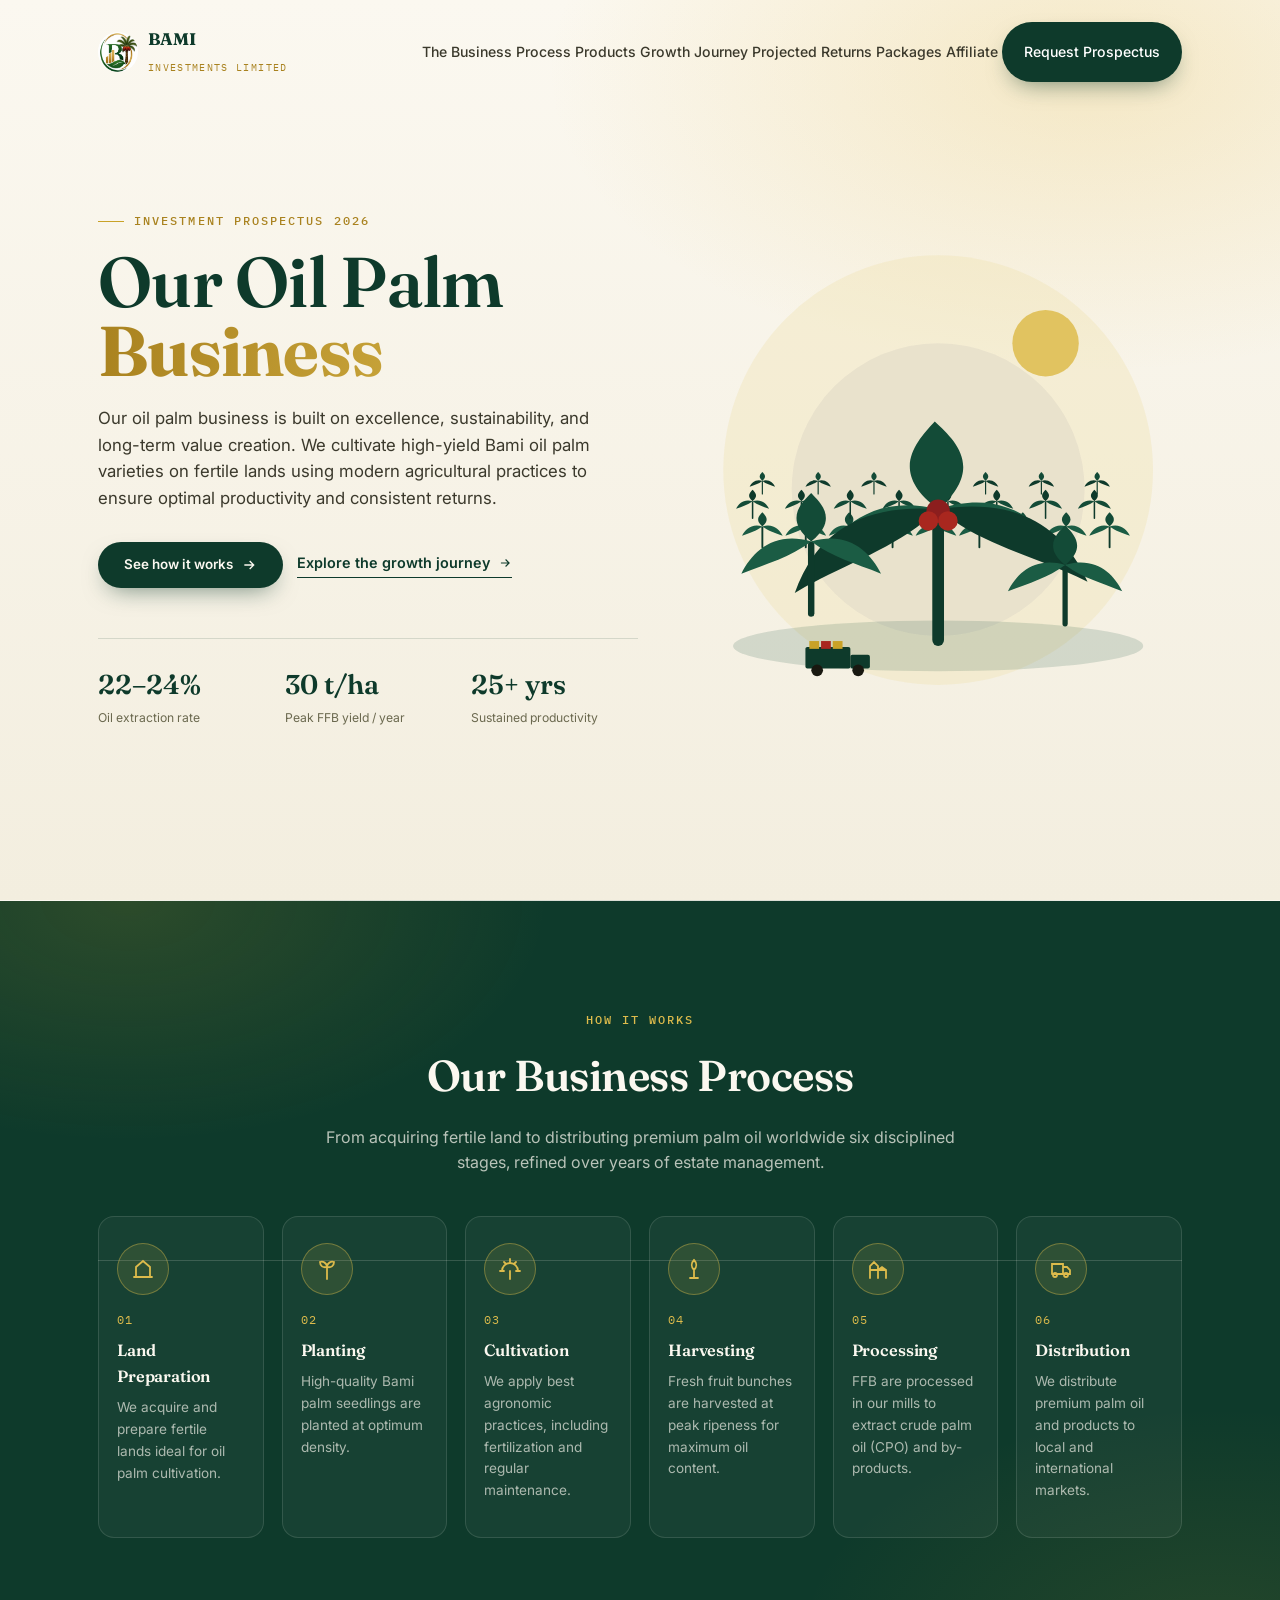
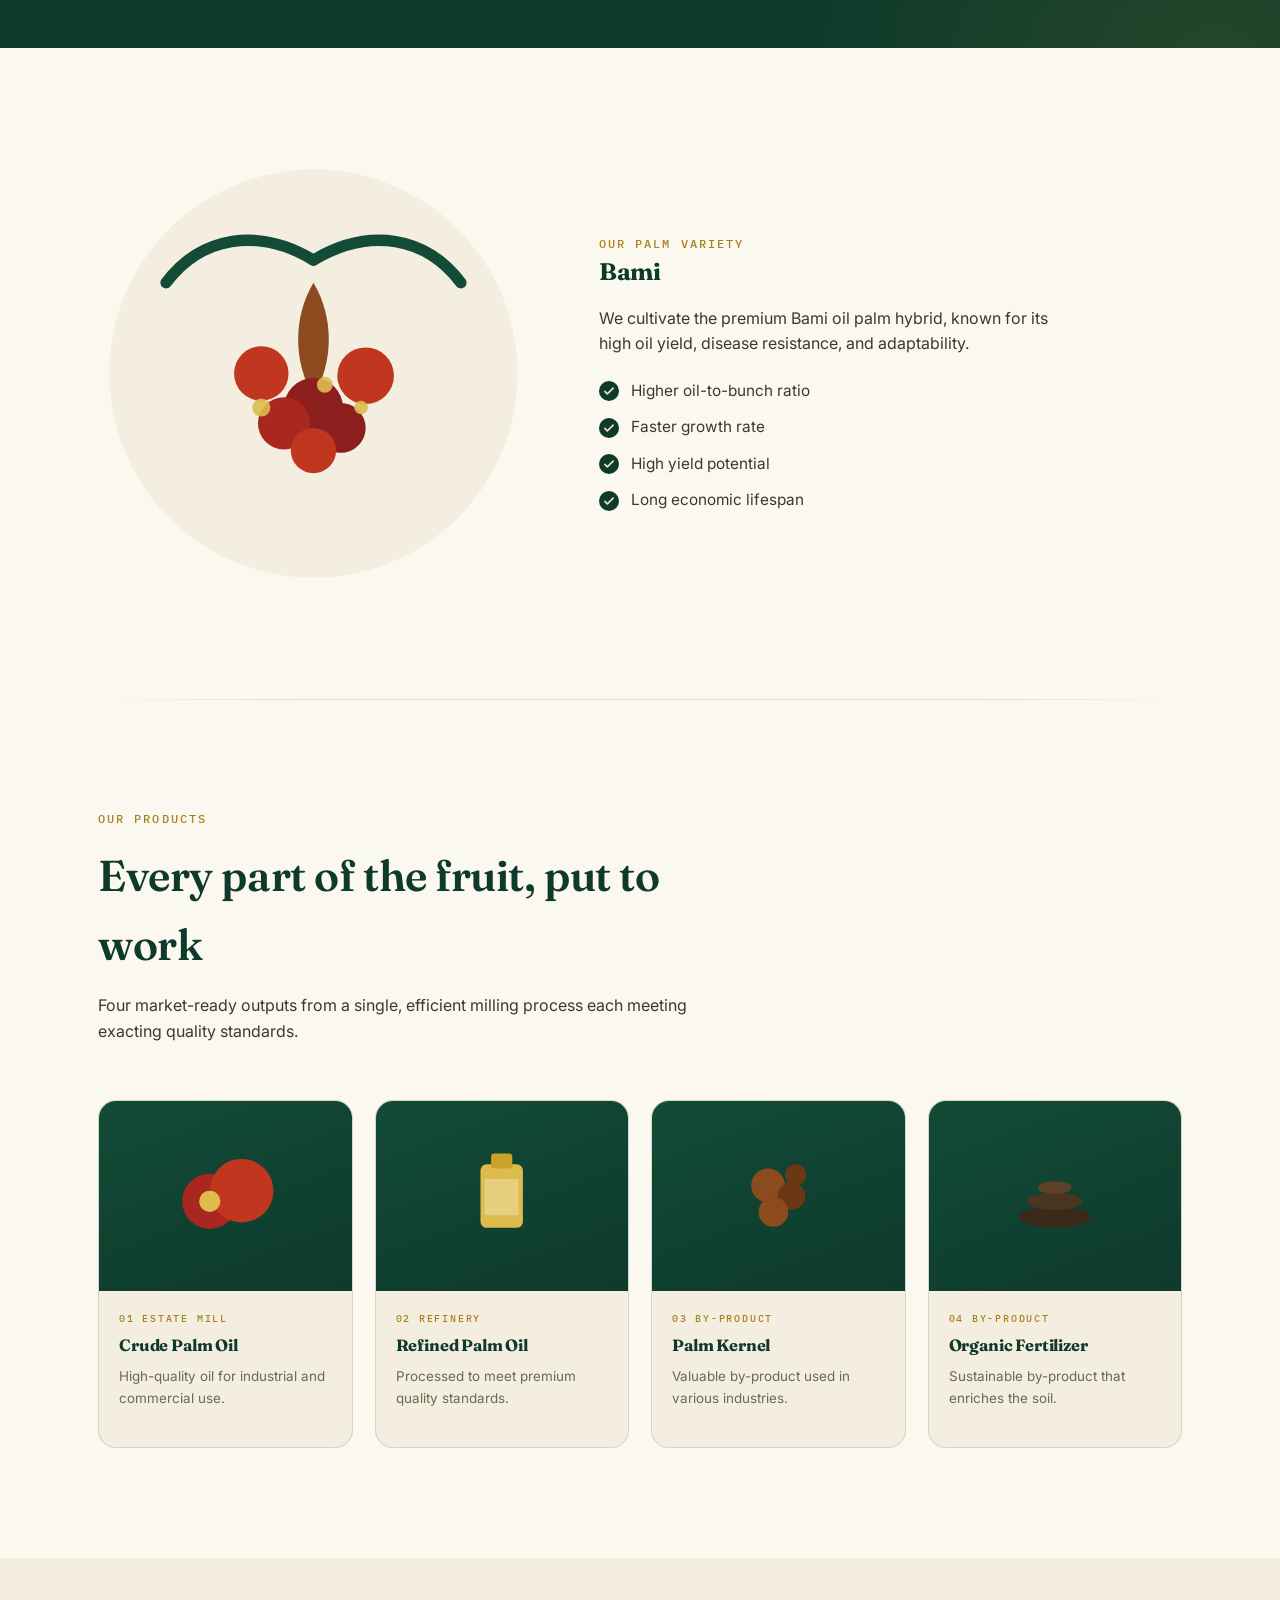
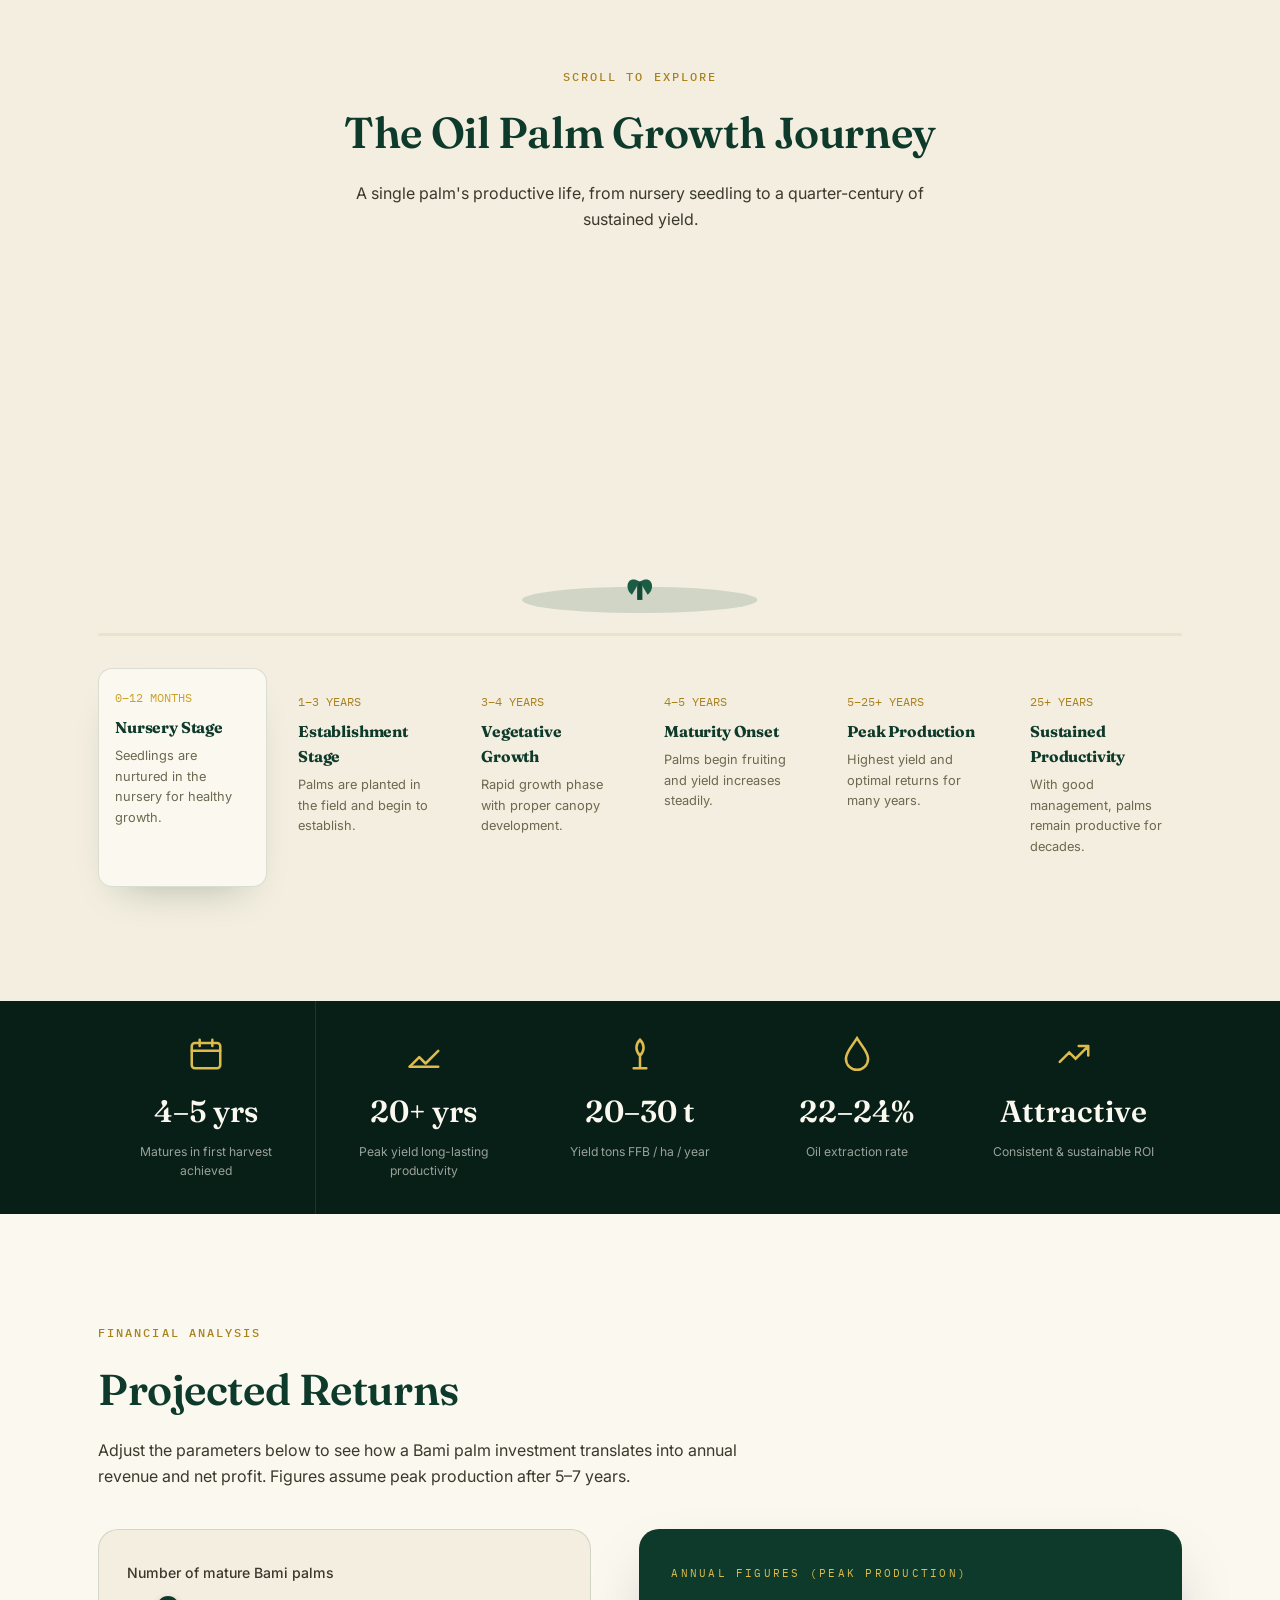
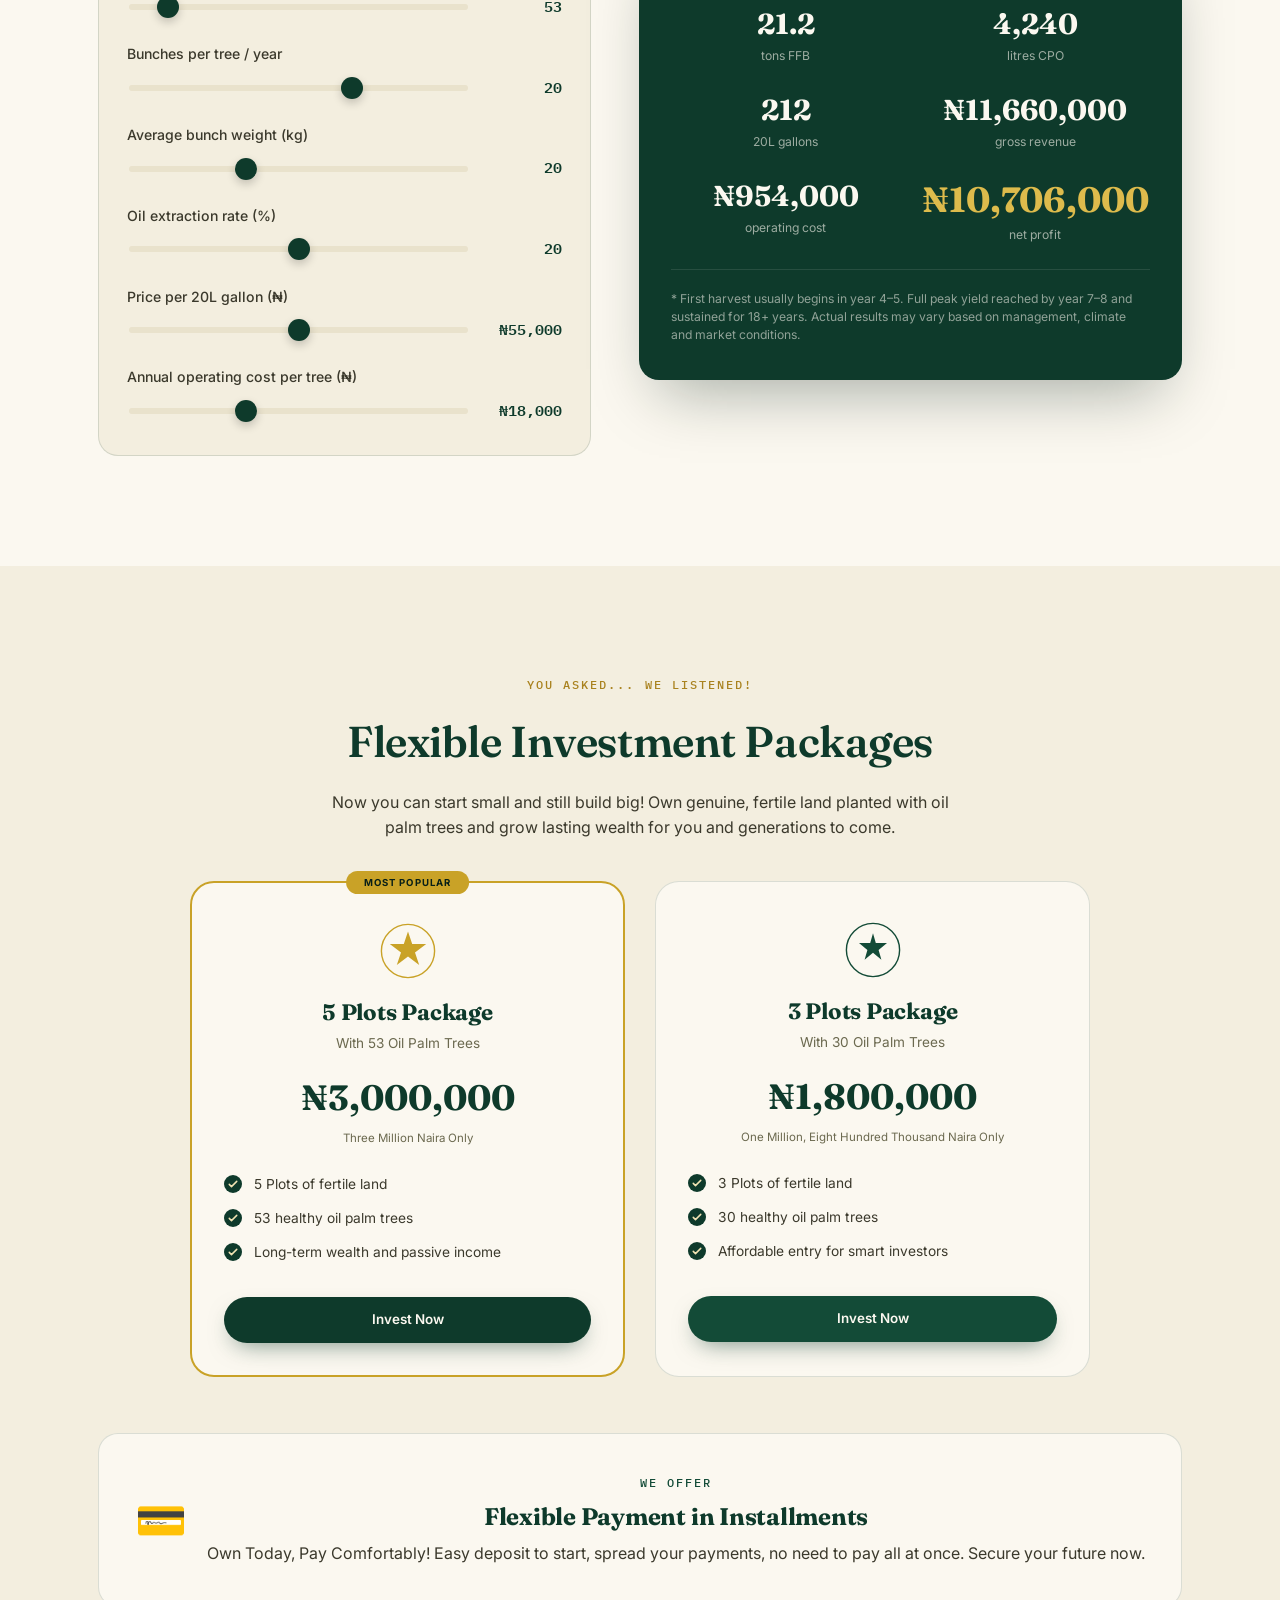
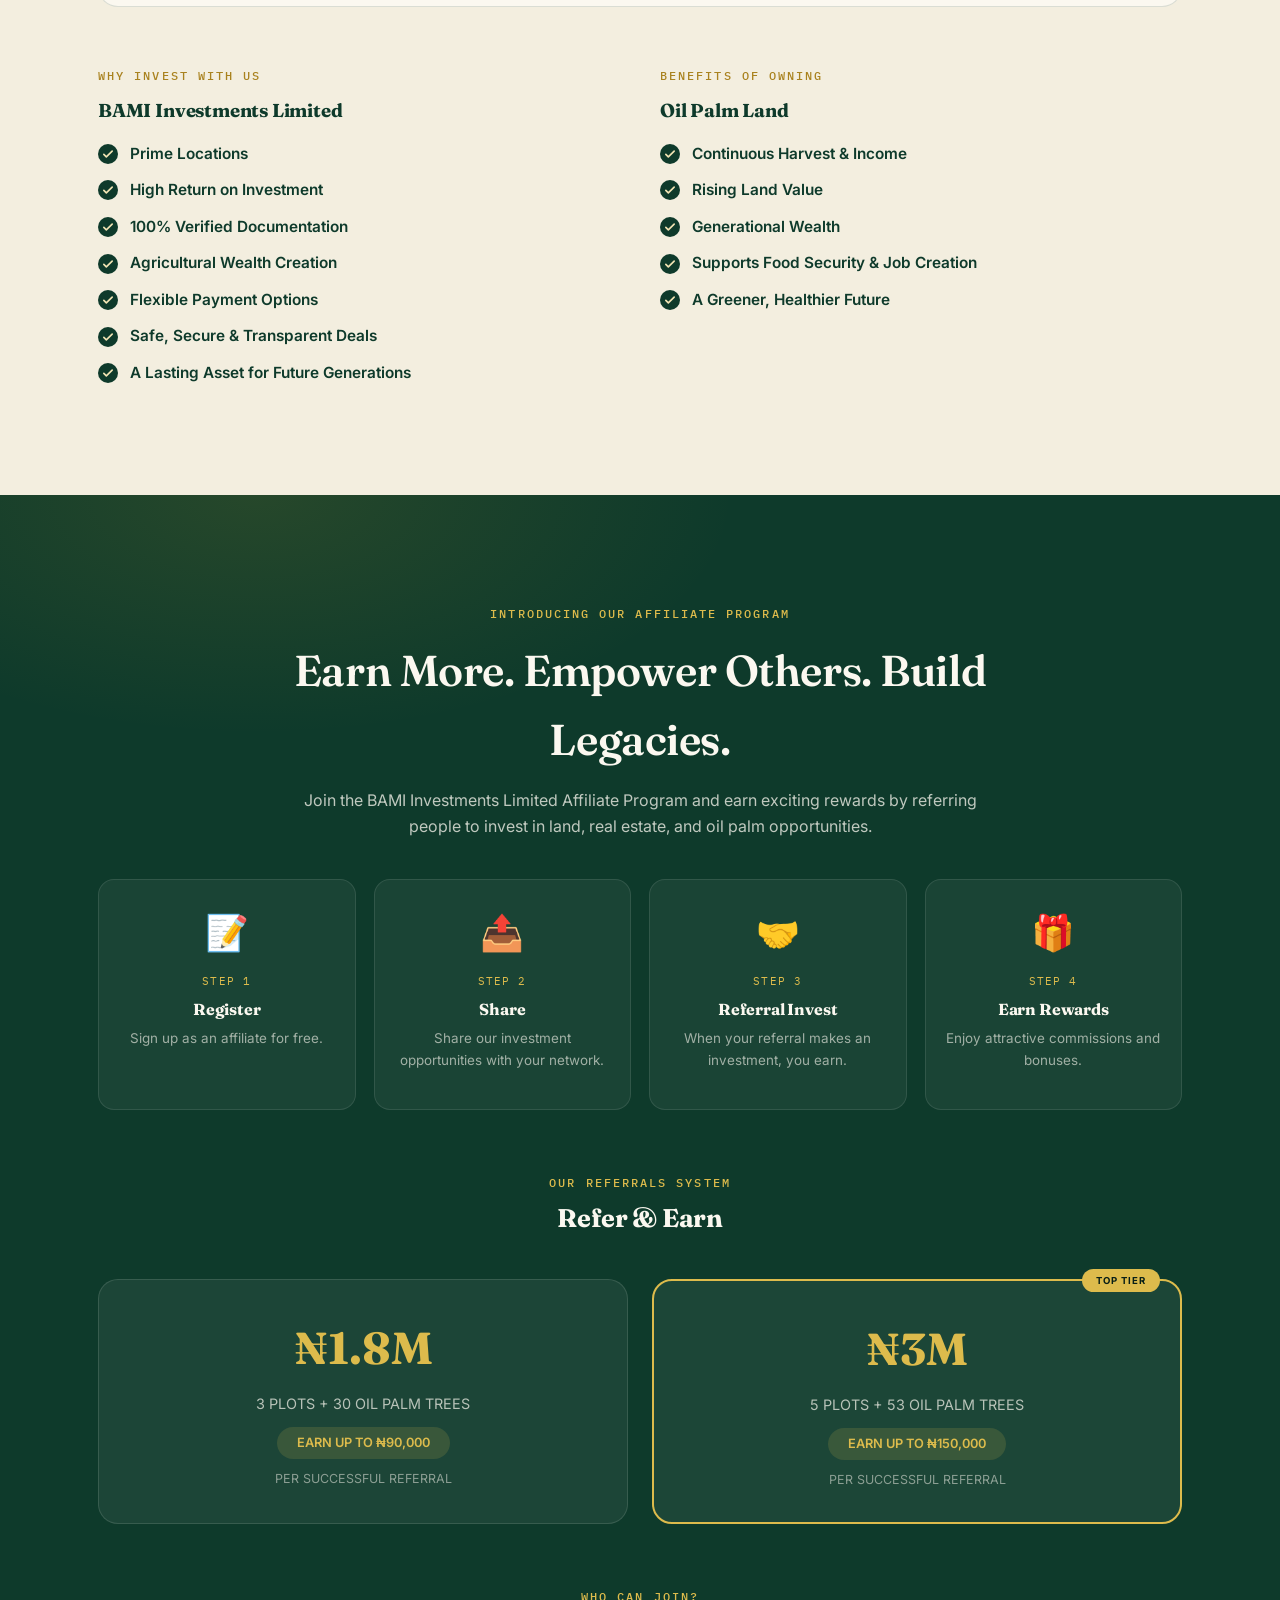
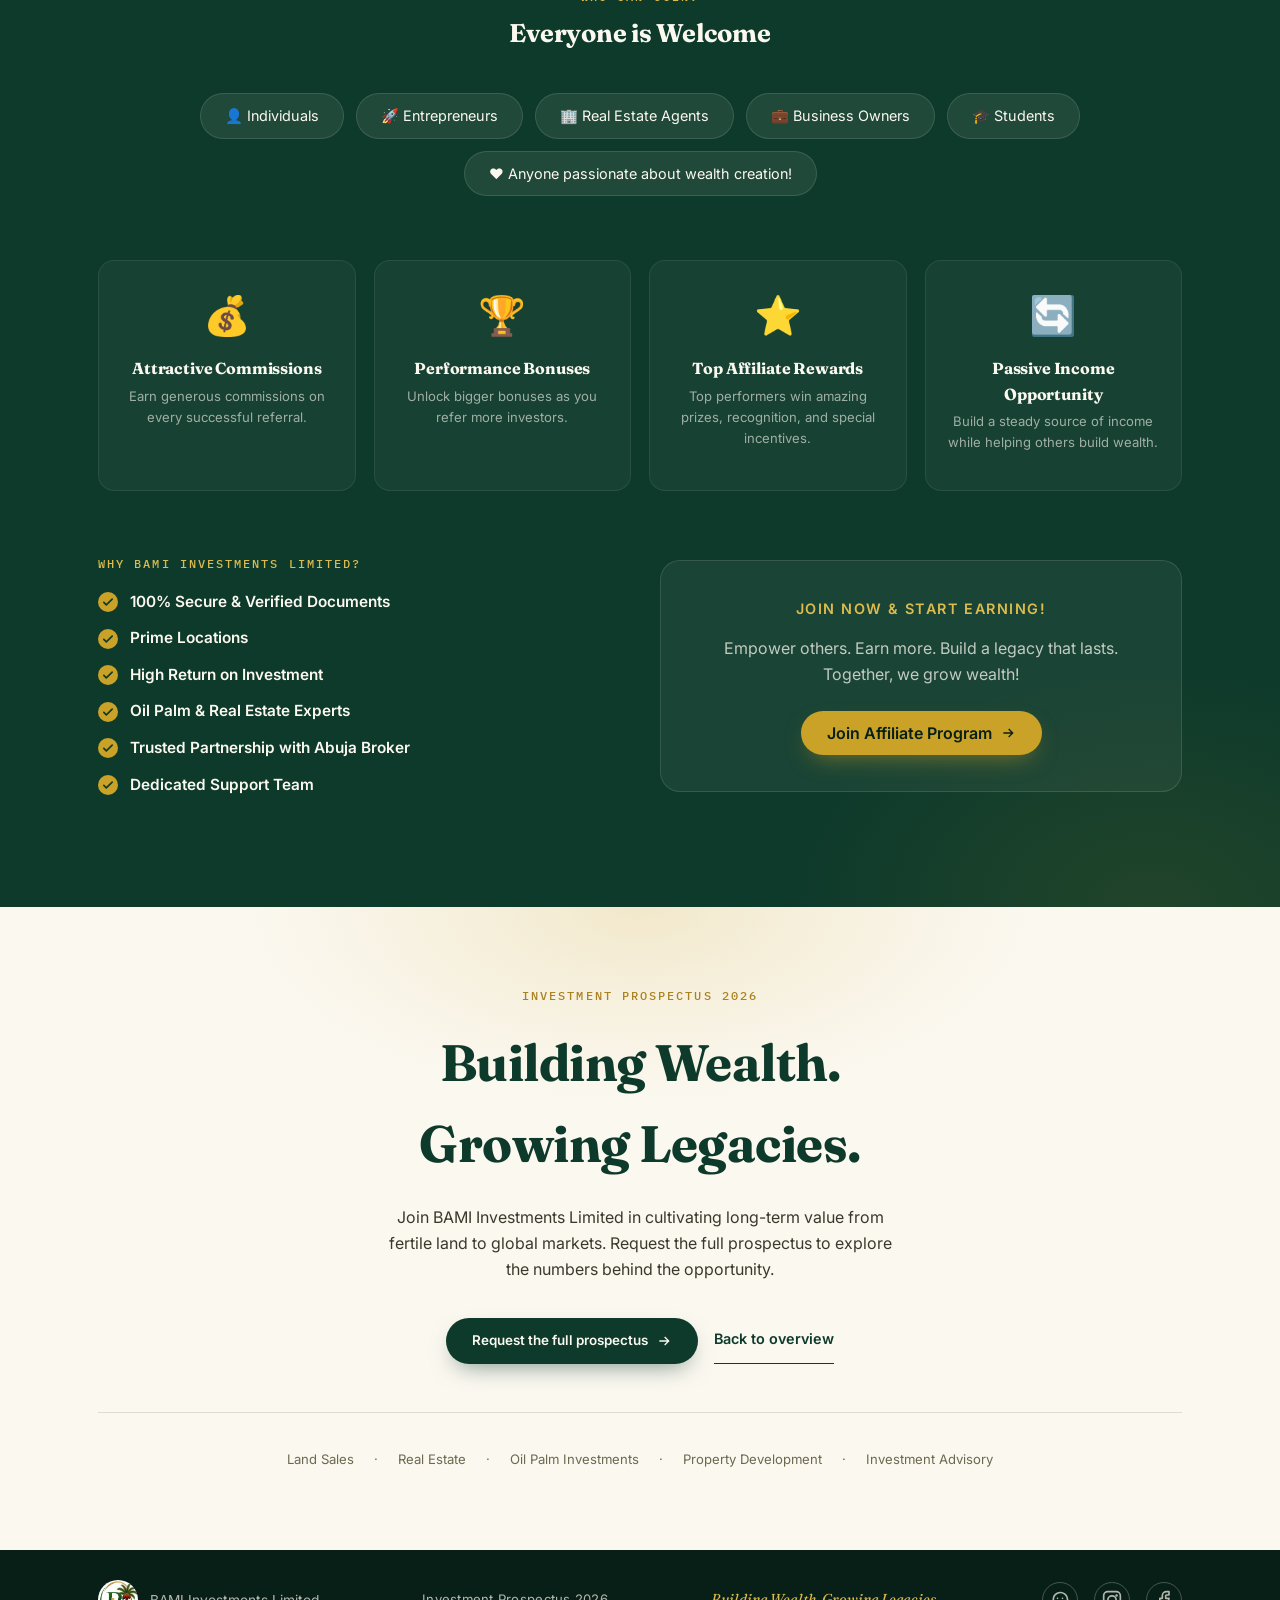
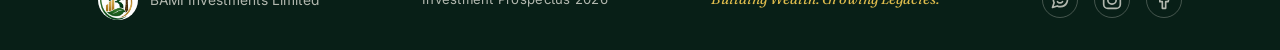
==== commit 0521e9ba: "Made some changes" ====
--- a/index.html
+++ b/index.html
@@ -3,10 +3,10 @@
   <head>
     <meta charset="UTF-8" />
     <meta name="viewport" content="width=device-width, initial-scale=1.0" />
-    <title>BAMI Investments Limited Affiliate &amp; Investment Packages</title>
+    <title>BAMI Investments Limited &amp; Investment Packages</title>
     <meta
       name="description"
-      content="BAMI Investments Limited Affiliate Program &amp; Flexible Investment Packages for oil palm and real estate."
+      content="BAMI Investments Limited &amp; Flexible Investment Packages for oil palm and real estate."
     />
     <link rel="preconnect" href="https://fonts.googleapis.com" />
     <link rel="preconnect" href="https://fonts.gstatic.com" crossorigin />
@@ -15,159 +15,6 @@
       rel="stylesheet"
     />
     <link rel="stylesheet" href="css/style.css" />
-
-    <!-- ===== MODAL STYLES ===== -->
-    <style>
-      /* Modal Overlay */
-      .modal-overlay {
-        position: fixed;
-        inset: 0;
-        background: rgba(14, 58, 43, 0.75);
-        backdrop-filter: blur(6px);
-        -webkit-backdrop-filter: blur(6px);
-        z-index: 9999;
-        display: flex;
-        align-items: center;
-        justify-content: center;
-        padding: 20px;
-        opacity: 0;
-        visibility: hidden;
-        transition:
-          opacity 0.3s ease,
-          visibility 0.3s ease;
-      }
-      .modal-overlay.active {
-        opacity: 1;
-        visibility: visible;
-      }
-
-      /* Modal Card */
-      .modal-card {
-        background: #fbf8f0;
-        border-radius: 20px;
-        width: 100%;
-        max-width: 680px;
-        max-height: 90vh;
-        overflow-y: auto;
-        position: relative;
-        box-shadow: 0 24px 64px rgba(0, 0, 0, 0.35);
-        transform: translateY(30px);
-        transition: transform 0.35s cubic-bezier(0.22, 0.61, 0.36, 1);
-      }
-      .modal-overlay.active .modal-card {
-        transform: translateY(0);
-      }
-
-      /* Close Button */
-      .modal-close {
-        position: sticky;
-        top: 12px;
-        float: right;
-        margin-right: 12px;
-        z-index: 10;
-        width: 40px;
-        height: 40px;
-        border-radius: 50%;
-        border: 1px solid #d9d4c7;
-        background: #fbf8f0;
-        cursor: pointer;
-        display: flex;
-        align-items: center;
-        justify-content: center;
-        font-size: 1.2rem;
-        color: #3d3929;
-        transition: all 0.2s ease;
-        line-height: 1;
-      }
-      .modal-close:hover {
-        background: #e9e2cc;
-        border-color: #c9a227;
-      }
-
-      /* Modal Header */
-      .modal-header {
-        padding: 28px 28px 0;
-        text-align: center;
-      }
-      .modal-header .eyebrow {
-        font-family: "IBM Plex Mono", monospace;
-        font-size: 0.7rem;
-        letter-spacing: 0.12em;
-        text-transform: uppercase;
-        color: #0e3a2b;
-      }
-      .modal-header h3 {
-        font-family: "Fraunces", serif;
-        font-size: 1.5rem;
-        color: #0e3a2b;
-        margin: 6px 0 4px;
-      }
-      .modal-header p {
-        color: #5c5540;
-        font-size: 0.88rem;
-        margin: 0;
-      }
-
-      /* Iframe wrapper */
-      .modal-iframe-wrap {
-        padding: 20px 16px 28px;
-        min-height: 580px;
-      }
-      .modal-iframe-wrap iframe {
-        width: 100%;
-        height: 600px;
-        border: 1px solid #e0dbcc;
-        border-radius: 12px;
-        background: #fff;
-      }
-
-      /* Fallback link */
-      .modal-fallback {
-        text-align: center;
-        padding: 0 16px 24px;
-        font-size: 0.82rem;
-        color: #6b634b;
-      }
-      .modal-fallback a {
-        color: #0e3a2b;
-        font-weight: 600;
-        text-decoration: underline;
-      }
-
-      /* Prevent body scroll when modal is open */
-      body.modal-open {
-        overflow: hidden;
-      }
-
-      /* Mobile */
-      @media (max-width: 600px) {
-        .modal-card {
-          max-width: 100%;
-          border-radius: 16px;
-          max-height: 95vh;
-        }
-        .modal-header {
-          padding: 22px 18px 0;
-        }
-        .modal-header h3 {
-          font-size: 1.25rem;
-        }
-        .modal-iframe-wrap {
-          padding: 14px 8px 20px;
-          min-height: 500px;
-        }
-        .modal-iframe-wrap iframe {
-          height: 520px;
-        }
-        .modal-close {
-          width: 34px;
-          height: 34px;
-          font-size: 1rem;
-          margin-right: 8px;
-          top: 8px;
-        }
-      }
-    </style>
   </head>
   <body>
     <header id="siteHeader">
@@ -2276,17 +2123,19 @@
         </div>
         <div class="modal-iframe-wrap">
           <iframe
-            src="https://docs.google.com/forms/d/e/1FAIpQLSe4t8NYr-8KAQwZGVm-NEvfQEF2FSFKOamJGE2c64EQwgthyA/viewform?usp=publish-editor"
-            title="BAMI Affiliate Program Registration Form"
-            allowfullscreen
+            src="https://docs.google.com/forms/d/e/1FAIpQLScbDg49zDYvJpraHzL9lteZCeD2xjdb9NwfiTwnUVtoHjaLEA/viewform?embedded=true"
+            width="640"
+            height="2099"
+            frameborder="0"
+            marginheight="0"
+            marginwidth="0"
+            >Loading…</iframe
           >
-            Loading…
-          </iframe>
         </div>
         <div class="modal-fallback">
           If the form doesn&rsquo;t load,
           <a
-            href="https://docs.google.com/forms/d/e/1FAIpQLSe4t8NYr-8KAQwZGVm-NEvfQEF2FSFKOamJGE2c64EQwgthyA/viewform?usp=publish-editor"
+            href="https://docs.google.com/forms/d/e/1FAIpQLScbDg49zDYvJpraHzL9lteZCeD2xjdb9NwfiTwnUVtoHjaLEA/viewform?usp=publish-editor"
             target="_blank"
             rel="noopener noreferrer"
             >click here to open it in a new tab</a
--- a/css/style.css
+++ b/css/style.css
@@ -50,6 +50,156 @@
   overflow-x: hidden;
 }
 
+img,
+svg {
+  max-width: 100%;
+  height: auto;
+  display: block;
+}
+
+/* ---------- Modal – mobile first ---------- */
+.modal-overlay {
+  position: fixed;
+  inset: 0;
+  background: rgba(14, 58, 43, 0.75);
+  backdrop-filter: blur(6px);
+  -webkit-backdrop-filter: blur(6px);
+  z-index: 9999;
+  display: flex;
+  align-items: center;
+  justify-content: center;
+  padding: 20px;
+  opacity: 0;
+  visibility: hidden;
+  transition:
+    opacity 0.3s ease,
+    visibility 0.3s ease;
+}
+.modal-overlay.active {
+  opacity: 1;
+  visibility: visible;
+}
+
+.modal-card {
+  background: #fbf8f0;
+  border-radius: 16px;
+  width: 100%;
+  max-width: 100%;
+  max-height: 95vh;
+  overflow-y: auto;
+  position: relative;
+  box-shadow: 0 24px 64px rgba(0, 0, 0, 0.35);
+  transform: translateY(30px);
+  transition: transform 0.35s cubic-bezier(0.22, 0.61, 0.36, 1);
+}
+.modal-overlay.active .modal-card {
+  transform: translateY(0);
+}
+
+.modal-close {
+  position: sticky;
+  top: 8px;
+  float: right;
+  margin-right: 8px;
+  z-index: 10;
+  width: 34px;
+  height: 34px;
+  border-radius: 50%;
+  border: 1px solid #d9d4c7;
+  background: #fbf8f0;
+  cursor: pointer;
+  display: flex;
+  align-items: center;
+  justify-content: center;
+  font-size: 1rem;
+  color: #3d3929;
+  transition: all 0.2s ease;
+  line-height: 1;
+  -webkit-tap-highlight-color: transparent;
+}
+.modal-close:hover {
+  background: #e9e2cc;
+  border-color: #c9a227;
+}
+
+.modal-header {
+  padding: 22px 18px 0;
+  text-align: center;
+}
+.modal-header .eyebrow {
+  font-family: "IBM Plex Mono", monospace;
+  font-size: 0.7rem;
+  letter-spacing: 0.12em;
+  text-transform: uppercase;
+  color: #0e3a2b;
+}
+.modal-header h3 {
+  font-family: "Fraunces", serif;
+  font-size: 1.25rem;
+  color: #0e3a2b;
+  margin: 6px 0 4px;
+}
+.modal-header p {
+  color: #5c5540;
+  font-size: 0.88rem;
+  margin: 0;
+}
+
+.modal-iframe-wrap {
+  padding: 14px 8px 20px;
+  min-height: 500px;
+}
+.modal-iframe-wrap iframe {
+  width: 100%;
+  height: 520px;
+  border: 1px solid #e0dbcc;
+  border-radius: 12px;
+  background: #fff;
+}
+
+.modal-fallback {
+  text-align: center;
+  padding: 0 16px 24px;
+  font-size: 0.82rem;
+  color: #6b634b;
+}
+.modal-fallback a {
+  color: #0e3a2b;
+  font-weight: 600;
+  text-decoration: underline;
+}
+
+body.modal-open {
+  overflow: hidden;
+}
+
+@media (min-width: 601px) {
+  .modal-card {
+    max-width: 680px;
+    border-radius: 20px;
+  }
+  .modal-close {
+    top: 12px;
+    margin-right: 12px;
+    width: 40px;
+    height: 40px;
+    font-size: 1.2rem;
+  }
+  .modal-header {
+    padding: 28px 28px 0;
+  }
+  .modal-header h3 {
+    font-size: 1.5rem;
+  }
+  .modal-iframe-wrap {
+    padding: 20px 16px 28px;
+    min-height: 580px;
+  }
+  .modal-iframe-wrap iframe {
+    height: 600px;
+  }
+}
+
 h1,
 h2,
 h3,
@@ -72,16 +222,14 @@
 a {
   color: inherit;
 }
-img {
-  max-width: 100%;
-  display: block;
-}
+
 .container {
   width: 100%;
   max-width: 1180px;
   margin: 0 auto;
-  padding: 0 clamp(20px, 5vw, 48px);
-}
+  padding: 0 clamp(16px, 5vw, 48px);
+}
+
 section {
   position: relative;
 }
@@ -95,7 +243,9 @@
 .reveal {
   opacity: 0;
   transform: translateY(28px);
-  transition: opacity 0.9s var(--ease), transform 0.9s var(--ease);
+  transition:
+    opacity 0.9s var(--ease),
+    transform 0.9s var(--ease);
 }
 .reveal.in-view {
   opacity: 1;
@@ -120,15 +270,17 @@
   transition-delay: 0.42s;
 }
 
-/* ---------- Header ---------- */
+/* ---------- Header (mobile first) ---------- */
 header {
   position: fixed;
   top: 0;
   left: 0;
   right: 0;
   z-index: 100;
-  padding: 22px 0;
-  transition: padding 0.4s var(--ease), background-color 0.4s var(--ease),
+  padding: 16px 0;
+  transition:
+    padding 0.4s var(--ease),
+    background-color 0.4s var(--ease),
     box-shadow 0.4s var(--ease);
 }
 header .container {
@@ -137,33 +289,33 @@
   justify-content: space-between;
 }
 header.scrolled {
-  padding: 12px 0;
+  padding: 10px 0;
   background: rgba(251, 248, 240, 0.86);
   backdrop-filter: blur(14px);
-  box-shadow: 0 1px 0 var(--line), 0 20px 40px -30px rgba(8, 31, 23, 0.3);
-}
+  box-shadow:
+    0 1px 0 var(--line),
+    0 20px 40px -30px rgba(8, 31, 23, 0.3);
+}
+
 .brand {
   display: flex;
   align-items: center;
-  gap: 12px;
+  gap: 10px;
   text-decoration: none;
 }
 .brand-mark {
-  width: 40px;
-  height: 40px;
+  width: 36px;
+  height: 36px;
   flex-shrink: 0;
   transition: transform 0.5s var(--ease);
 }
 .brand:hover .brand-mark {
   transform: rotate(-12deg);
-}
-.brand-text {
-  line-height: 1.15;
 }
 .brand-text .name {
   font-family: "Fraunces", serif;
   font-weight: 700;
-  font-size: 1.05rem;
+  font-size: 0.95rem;
   color: var(--forest-800);
   display: block;
 }
@@ -178,14 +330,59 @@
   text-transform: uppercase;
 }
 
+.nav-toggle {
+  display: flex;
+  flex-direction: column;
+  justify-content: center;
+  background: none;
+  border: none;
+  cursor: pointer;
+  padding: 6px;
+  z-index: 110;
+  -webkit-tap-highlight-color: transparent;
+}
+.nav-toggle span {
+  display: block;
+  width: 24px;
+  height: 2px;
+  background: var(--forest-800);
+  margin: 5px 0;
+  transition:
+    transform 0.3s var(--ease),
+    opacity 0.3s var(--ease);
+}
+.nav-toggle.open span:nth-child(1) {
+  transform: translateY(7px) rotate(45deg);
+}
+.nav-toggle.open span:nth-child(2) {
+  opacity: 0;
+}
+.nav-toggle.open span:nth-child(3) {
+  transform: translateY(-7px) rotate(-45deg);
+}
+
 nav.primary-nav {
-  display: flex;
-  align-items: center;
-  gap: 36px;
+  position: fixed;
+  top: 0;
+  right: 0;
+  height: 100vh;
+  width: min(78vw, 320px);
+  background: var(--cream-50);
+  flex-direction: column;
+  align-items: flex-start;
+  padding: 100px 28px 40px;
+  gap: 24px;
+  transform: translateX(100%);
+  transition: transform 0.5s var(--ease);
+  box-shadow: -20px 0 60px -20px rgba(8, 31, 23, 0.3);
+  z-index: 100;
+}
+nav.primary-nav.open {
+  transform: translateX(0);
 }
 nav.primary-nav a {
   text-decoration: none;
-  font-size: 0.88rem;
+  font-size: 1.05rem;
   font-weight: 500;
   color: var(--ink-700);
   position: relative;
@@ -205,6 +402,42 @@
   width: 100%;
 }
 
+/* Desktop navigation */
+@media (min-width: 761px) {
+  header {
+    padding: 22px 0;
+  }
+  header.scrolled {
+    padding: 12px 0;
+  }
+  .brand-mark {
+    width: 40px;
+    height: 40px;
+  }
+  .brand-text .name {
+    font-size: 1.05rem;
+  }
+  .nav-toggle {
+    display: none;
+  }
+  nav.primary-nav {
+    position: static;
+    height: auto;
+    width: auto;
+    background: transparent;
+    flex-direction: row;
+    align-items: center;
+    gap: 36px;
+    padding: 0;
+    transform: none;
+    box-shadow: none;
+    transition: none;
+  }
+  nav.primary-nav a {
+    font-size: 0.88rem;
+  }
+}
+
 /* ---------- CTA Button ---------- */
 .cta-btn {
   font-family: "Inter", sans-serif;
@@ -213,8 +446,8 @@
   background: var(--forest-800);
   color: var(--cream-50);
   border: none;
-  padding: 12px 26px;
-  min-width: 180px;
+  padding: 12px 24px;
+  min-width: 160px;
   height: auto;
   white-space: nowrap;
   border-radius: 999px;
@@ -224,9 +457,12 @@
   align-items: center;
   justify-content: center;
   gap: 8px;
-  transition: transform 0.35s var(--ease), box-shadow 0.35s var(--ease),
+  transition:
+    transform 0.35s var(--ease),
+    box-shadow 0.35s var(--ease),
     background 0.35s var(--ease);
   box-shadow: 0 10px 24px -10px rgba(14, 58, 43, 0.6);
+  -webkit-tap-highlight-color: transparent;
 }
 .cta-btn:hover {
   transform: translateY(-2px);
@@ -234,20 +470,11 @@
   box-shadow: 0 16px 30px -10px rgba(14, 58, 43, 0.7);
 }
 
-.nav-toggle {
-  display: none;
-  background: none;
-  border: none;
-  cursor: pointer;
-  padding: 6px;
-}
-.nav-toggle span {
-  display: block;
-  width: 24px;
-  height: 2px;
-  background: var(--forest-800);
-  margin: 5px 0;
-  transition: transform 0.3s var(--ease), opacity 0.3s var(--ease);
+@media (min-width: 400px) {
+  .cta-btn {
+    padding: 12px 26px;
+    min-width: 180px;
+  }
 }
 
 /* ---------- Hero ---------- */
@@ -255,9 +482,10 @@
   min-height: 100vh;
   display: flex;
   align-items: center;
-  padding-top: 120px;
-  padding-bottom: 80px;
-  background: radial-gradient(
+  padding-top: 100px;
+  padding-bottom: 60px;
+  background:
+    radial-gradient(
       ellipse 900px 500px at 85% 8%,
       rgba(230, 193, 90, 0.28),
       transparent 60%
@@ -265,16 +493,29 @@
     linear-gradient(180deg, var(--cream-50) 0%, var(--cream-100) 100%);
   overflow: hidden;
 }
+
 .hero-grid {
   display: grid;
-  grid-template-columns: 1.05fr 0.95fr;
-  gap: 56px;
+  grid-template-columns: 1fr;
+  gap: 40px;
   align-items: center;
   position: relative;
   z-index: 2;
 }
+.hero-visual {
+  order: -1;
+  max-width: 400px;
+  margin: 0 auto;
+  aspect-ratio: 1/1;
+  width: 100%;
+}
+.hero-visual svg {
+  width: 100%;
+  height: 100%;
+}
+
 .hero-copy .eyebrow {
-  margin-bottom: 18px;
+  margin-bottom: 16px;
   display: flex;
   align-items: center;
   gap: 10px;
@@ -287,7 +528,7 @@
   display: inline-block;
 }
 .hero h1 {
-  font-size: clamp(2.6rem, 6vw, 4.4rem);
+  font-size: clamp(2.2rem, 6vw, 4.4rem);
   font-weight: 600;
   line-height: 0.98;
 }
@@ -316,15 +557,15 @@
   }
 }
 .hero p.lede {
-  margin-top: 24px;
+  margin-top: 20px;
   max-width: 46ch;
   color: var(--ink-700);
-  font-size: 1.05rem;
+  font-size: clamp(0.95rem, 1.5vw, 1.05rem);
 }
 .hero-actions {
-  margin-top: 34px;
-  display: flex;
-  gap: 16px;
+  margin-top: 30px;
+  display: flex;
+  gap: 14px;
   flex-wrap: wrap;
   align-items: center;
 }
@@ -338,7 +579,9 @@
   color: var(--forest-800);
   border-bottom: 1.5px solid var(--forest-800);
   padding-bottom: 3px;
-  transition: gap 0.3s var(--ease), color 0.3s var(--ease);
+  transition:
+    gap 0.3s var(--ease),
+    color 0.3s var(--ease);
 }
 .ghost-link:hover {
   gap: 13px;
@@ -346,25 +589,16 @@
   border-color: var(--gold-600);
 }
 
-.hero-visual {
-  position: relative;
-  aspect-ratio: 1/1;
-}
-.hero-visual svg {
-  width: 100%;
-  height: 100%;
-}
-
 .hero-stats {
   display: flex;
-  gap: 0;
-  margin-top: 64px;
+  flex-direction: column;
+  gap: 20px;
+  margin-top: 50px;
   border-top: 1px solid var(--line);
-  padding-top: 26px;
+  padding-top: 24px;
 }
 .hero-stats .stat {
-  flex: 1;
-  padding-right: 20px;
+  flex: 1 1 100%;
 }
 .hero-stats .stat .num {
   font-family: "Fraunces", serif;
@@ -378,18 +612,52 @@
   margin-top: 2px;
 }
 
+@media (min-width: 640px) {
+  .hero-stats {
+    flex-direction: row;
+    flex-wrap: wrap;
+    gap: 20px;
+  }
+  .hero-stats .stat {
+    flex: 1 1 45%;
+    padding-right: 20px;
+  }
+}
+
+@media (min-width: 1024px) {
+  .hero {
+    padding-top: 120px;
+    padding-bottom: 80px;
+  }
+  .hero-grid {
+    grid-template-columns: 1.05fr 0.95fr;
+    gap: 56px;
+  }
+  .hero-visual {
+    order: 0;
+    max-width: none;
+  }
+  .hero-stats {
+    flex-wrap: nowrap;
+  }
+  .hero-stats .stat {
+    flex: 1;
+    padding-right: 20px;
+  }
+}
+
 /* ---------- Section headers ---------- */
 .section-head {
   max-width: 640px;
-  margin-bottom: 56px;
+  margin-bottom: 40px;
 }
 .section-head h2 {
-  font-size: clamp(1.9rem, 3.6vw, 2.7rem);
+  font-size: clamp(1.8rem, 4vw, 2.7rem);
+  margin-top: 12px;
+  font-weight: 600;
+}
+.section-head p {
   margin-top: 14px;
-  font-weight: 600;
-}
-.section-head p {
-  margin-top: 16px;
   color: var(--ink-700);
   font-size: 1rem;
 }
@@ -400,8 +668,14 @@
 }
 
 section.pad {
-  padding: 110px 0;
-}
+  padding: 80px 0;
+}
+@media (min-width: 1024px) {
+  section.pad {
+    padding: 110px 0;
+  }
+}
+
 .divider-line {
   height: 1px;
   background: linear-gradient(
@@ -424,7 +698,8 @@
   content: "";
   position: absolute;
   inset: 0;
-  background: radial-gradient(
+  background:
+    radial-gradient(
       700px 400px at 10% 0%,
       rgba(201, 162, 39, 0.16),
       transparent 60%
@@ -450,33 +725,26 @@
   position: relative;
 }
 .process-line {
-  position: absolute;
-  top: 44px;
-  left: 0;
-  right: 0;
-  height: 1px;
-  background: rgba(251, 248, 240, 0.16);
   display: none;
 }
-@media (min-width: 1025px) {
-  .process-line {
-    display: block;
-  }
-}
+
 .process-grid {
   display: grid;
-  grid-template-columns: repeat(6, 1fr);
-  gap: 18px;
+  grid-template-columns: repeat(2, 1fr);
+  gap: 16px;
   position: relative;
   z-index: 1;
 }
+
 .proc-card {
   background: rgba(251, 248, 240, 0.04);
   border: 1px solid rgba(251, 248, 240, 0.12);
   border-radius: 16px;
-  padding: 26px 18px 22px;
+  padding: 22px 14px 20px;
   text-align: left;
-  transition: transform 0.5s var(--ease), background 0.5s var(--ease),
+  transition:
+    transform 0.5s var(--ease),
+    background 0.5s var(--ease),
     border-color 0.5s var(--ease);
 }
 .proc-card:hover {
@@ -485,16 +753,18 @@
   border-color: rgba(221, 187, 76, 0.5);
 }
 .proc-icon {
-  width: 52px;
-  height: 52px;
+  width: 48px;
+  height: 48px;
   border-radius: 50%;
   background: rgba(221, 187, 76, 0.12);
   border: 1px solid rgba(221, 187, 76, 0.4);
   display: flex;
   align-items: center;
   justify-content: center;
-  margin-bottom: 18px;
-  transition: transform 0.5s var(--ease), background 0.5s var(--ease);
+  margin-bottom: 16px;
+  transition:
+    transform 0.5s var(--ease),
+    background 0.5s var(--ease);
 }
 .proc-card:hover .proc-icon {
   transform: scale(1.08) rotate(-6deg);
@@ -513,7 +783,7 @@
 }
 .proc-card h4 {
   color: var(--cream-50);
-  font-size: 1.02rem;
+  font-size: 0.98rem;
   margin-top: 8px;
   font-weight: 600;
 }
@@ -523,15 +793,50 @@
   margin-top: 8px;
 }
 
+@media (min-width: 640px) {
+  .process-grid {
+    grid-template-columns: repeat(3, 1fr);
+    gap: 18px;
+  }
+  .proc-card {
+    padding: 26px 18px 22px;
+  }
+  .proc-icon {
+    width: 52px;
+    height: 52px;
+  }
+  .proc-card h4 {
+    font-size: 1.02rem;
+  }
+}
+
+@media (min-width: 1024px) {
+  .process-line {
+    display: block;
+    position: absolute;
+    top: 44px;
+    left: 0;
+    right: 0;
+    height: 1px;
+    background: rgba(251, 248, 240, 0.16);
+  }
+  .process-grid {
+    grid-template-columns: repeat(6, 1fr);
+    gap: 18px;
+  }
+}
+
 /* ---------- Variety + Products ---------- */
 .split {
   display: grid;
-  grid-template-columns: 0.85fr 1.15fr;
-  gap: 70px;
+  grid-template-columns: 1fr;
+  gap: 40px;
   align-items: center;
 }
 .variety-art {
   position: relative;
+  max-width: 380px;
+  margin: 0 auto;
 }
 .variety-art svg {
   width: 100%;
@@ -564,16 +869,19 @@
 
 .product-grid {
   display: grid;
-  grid-template-columns: repeat(4, 1fr);
-  gap: 22px;
-  margin-top: 56px;
-}
+  grid-template-columns: repeat(2, 1fr);
+  gap: 18px;
+  margin-top: 48px;
+}
+
 .product-card {
   background: var(--cream-100);
   border: 1px solid var(--line);
   border-radius: 18px;
   overflow: hidden;
-  transition: transform 0.5s var(--ease), box-shadow 0.5s var(--ease);
+  transition:
+    transform 0.5s var(--ease),
+    box-shadow 0.5s var(--ease);
 }
 .product-card:hover {
   transform: translateY(-6px);
@@ -591,29 +899,60 @@
   height: 56%;
 }
 .product-body {
-  padding: 20px 20px 24px;
+  padding: 16px 14px 20px;
 }
 .product-body .eyebrow {
   font-size: 0.62rem;
 }
 .product-body h4 {
   margin-top: 6px;
-  font-size: 1.02rem;
+  font-size: 0.95rem;
 }
 .product-body p {
   margin-top: 8px;
-  font-size: 0.84rem;
+  font-size: 0.82rem;
   color: var(--ink-500);
+}
+
+@media (min-width: 640px) {
+  .product-grid {
+    grid-template-columns: repeat(3, 1fr);
+    gap: 22px;
+  }
+  .product-body {
+    padding: 20px 20px 24px;
+  }
+  .product-body h4 {
+    font-size: 1.02rem;
+  }
+  .product-body p {
+    font-size: 0.84rem;
+  }
+}
+
+@media (min-width: 1024px) {
+  .split {
+    grid-template-columns: 0.85fr 1.15fr;
+    gap: 70px;
+  }
+  .variety-art {
+    max-width: none;
+    margin: 0;
+  }
+  .product-grid {
+    grid-template-columns: repeat(4, 1fr);
+    margin-top: 56px;
+  }
 }
 
 /* ---------- Growth journey ---------- */
 .journey {
   background: var(--cream-100);
 }
+
 .journey-visual {
-  position: sticky;
-  top: 96px;
-  height: 340px;
+  position: static;
+  height: 220px;
   display: flex;
   align-items: flex-end;
   justify-content: center;
@@ -630,7 +969,7 @@
   height: 3px;
   background: var(--cream-200);
   border-radius: 3px;
-  margin: 8px 0 44px;
+  margin: 8px 0 36px;
   overflow: hidden;
 }
 .journey-progress-fill {
@@ -646,16 +985,18 @@
 
 .journey-track {
   display: grid;
-  grid-template-columns: repeat(6, 1fr);
+  grid-template-columns: repeat(2, 1fr);
   gap: 14px;
   position: relative;
 }
 .journey-stage {
   text-align: left;
-  padding: 20px 16px;
+  padding: 18px 14px;
   border-radius: 14px;
   border: 1px solid transparent;
-  transition: background 0.4s var(--ease), border-color 0.4s var(--ease),
+  transition:
+    background 0.4s var(--ease),
+    border-color 0.4s var(--ease),
     transform 0.4s var(--ease);
   cursor: pointer;
 }
@@ -665,7 +1006,7 @@
   color: var(--gold-600);
 }
 .journey-stage h4 {
-  font-size: 0.98rem;
+  font-size: 0.95rem;
   margin-top: 8px;
 }
 .journey-stage p {
@@ -683,23 +1024,55 @@
   color: var(--gold-500);
 }
 
+@media (min-width: 640px) {
+  .journey-track {
+    grid-template-columns: repeat(3, 1fr);
+  }
+  .journey-visual {
+    height: 240px;
+  }
+}
+
+@media (min-width: 1024px) {
+  .journey-visual {
+    position: sticky;
+    top: 96px;
+    height: 340px;
+    margin-bottom: 20px;
+  }
+  .journey-track {
+    grid-template-columns: repeat(6, 1fr);
+    gap: 14px;
+  }
+  .journey-stage {
+    padding: 20px 16px;
+  }
+  .journey-stage h4 {
+    font-size: 0.98rem;
+  }
+}
+
 /* ---------- Metrics ---------- */
 .metrics {
   background: var(--forest-950);
   color: var(--cream-50);
 }
+
 .metrics-grid {
   display: grid;
-  grid-template-columns: repeat(5, 1fr);
+  grid-template-columns: repeat(2, 1fr);
   gap: 0;
 }
 .metric {
-  padding: 34px 20px;
+  padding: 28px 14px;
   text-align: center;
-  border-left: 1px solid rgba(251, 248, 240, 0.1);
-}
-.metric:first-child {
   border-left: none;
+}
+.metric:nth-child(2n + 1) {
+  border-left: none;
+}
+.metric:nth-child(n + 3) {
+  border-top: 1px solid rgba(251, 248, 240, 0.1);
 }
 .metric-icon {
   width: 38px;
@@ -714,7 +1087,7 @@
 .metric .num {
   font-family: "Fraunces", serif;
   font-weight: 600;
-  font-size: 1.9rem;
+  font-size: 1.7rem;
   color: var(--cream-50);
 }
 .metric .lbl {
@@ -723,6 +1096,46 @@
   margin-top: 6px;
 }
 
+@media (min-width: 640px) {
+  .metrics-grid {
+    grid-template-columns: repeat(3, 1fr);
+  }
+  .metric:nth-child(3n + 1) {
+    border-left: none;
+  }
+  .metric {
+    border-left: 1px solid rgba(251, 248, 240, 0.1);
+    padding: 34px 20px;
+  }
+  .metric:nth-child(-n + 3) {
+    border-top: none;
+  }
+  .metric:nth-child(n + 4) {
+    border-top: 1px solid rgba(251, 248, 240, 0.1);
+  }
+}
+
+@media (min-width: 1024px) {
+  .metrics-grid {
+    grid-template-columns: repeat(5, 1fr);
+  }
+  .metric {
+    border-left: 1px solid rgba(251, 248, 240, 0.1);
+  }
+  .metric:first-child {
+    border-left: none;
+  }
+  .metric:nth-child(n + 6) {
+    border-top: 1px solid rgba(251, 248, 240, 0.1);
+  }
+  .metric:nth-child(-n + 5) {
+    border-top: none;
+  }
+  .metric .num {
+    font-size: 1.9rem;
+  }
+}
+
 /* ---------- Projected Returns Calculator ---------- */
 .returns {
   background: var(--cream-50);
@@ -730,15 +1143,15 @@
 
 .calculator-grid {
   display: grid;
-  grid-template-columns: 1fr 1.1fr;
-  gap: 48px;
+  grid-template-columns: 1fr;
+  gap: 40px;
   align-items: start;
 }
 
 .calc-inputs {
   background: var(--cream-100);
   border-radius: 20px;
-  padding: 32px 28px;
+  padding: 28px 20px;
   border: 1px solid var(--line);
   display: flex;
   flex-direction: column;
@@ -756,7 +1169,7 @@
 .input-row {
   display: flex;
   align-items: center;
-  gap: 16px;
+  gap: 12px;
 }
 
 .input-row input[type="range"] {
@@ -778,13 +1191,12 @@
   box-shadow: 0 4px 10px rgba(0, 0, 0, 0.2);
   transition: transform 0.2s;
 }
-
 .input-row input[type="range"]::-webkit-slider-thumb:hover {
   transform: scale(1.15);
 }
 
 .input-value {
-  min-width: 90px;
+  min-width: 80px;
   font-family: "IBM Plex Mono", monospace;
   font-weight: 600;
   color: var(--forest-800);
@@ -793,15 +1205,14 @@
 }
 
 .calc-results {
-  position: sticky;
-  top: 110px;
+  position: static;
 }
 
 .result-card {
   background: var(--forest-800);
   color: var(--cream-50);
   border-radius: 20px;
-  padding: 36px 32px;
+  padding: 32px 24px;
   box-shadow: var(--shadow-lg);
 }
 
@@ -810,45 +1221,67 @@
   font-size: 0.7rem;
   letter-spacing: 0.2em;
   color: var(--gold-400);
-  margin-bottom: 28px;
+  margin-bottom: 24px;
 }
 
 .result-grid {
   display: grid;
   grid-template-columns: 1fr 1fr;
-  gap: 28px 20px;
-}
-
+  gap: 22px 16px;
+}
 .result-item {
   text-align: center;
 }
-
 .result-value {
   font-family: "Fraunces", serif;
   font-weight: 700;
-  font-size: 1.8rem;
+  font-size: 1.6rem;
   line-height: 1.2;
   color: var(--cream-50);
 }
-
 .result-label {
-  font-size: 0.78rem;
+  font-size: 0.76rem;
   color: rgba(251, 248, 240, 0.6);
   margin-top: 4px;
 }
-
 .result-item.accent .result-value {
   color: var(--gold-400);
-  font-size: 2.2rem;
+  font-size: 1.9rem;
 }
 
 .note {
-  margin-top: 28px;
+  margin-top: 24px;
   font-size: 0.76rem;
   line-height: 1.5;
   color: rgba(251, 248, 240, 0.55);
   border-top: 1px solid rgba(251, 248, 240, 0.1);
-  padding-top: 22px;
+  padding-top: 20px;
+}
+
+@media (min-width: 1024px) {
+  .calculator-grid {
+    grid-template-columns: 1fr 1.1fr;
+    gap: 48px;
+  }
+  .calc-results {
+    position: sticky;
+    top: 110px;
+  }
+  .calc-inputs {
+    padding: 32px 28px;
+  }
+  .result-card {
+    padding: 36px 32px;
+  }
+  .result-grid {
+    gap: 28px 20px;
+  }
+  .result-value {
+    font-size: 1.8rem;
+  }
+  .result-item.accent .result-value {
+    font-size: 2.2rem;
+  }
 }
 
 /* ---------- Packages ---------- */
@@ -858,19 +1291,21 @@
 
 .packages-grid {
   display: grid;
-  grid-template-columns: repeat(2, 1fr);
+  grid-template-columns: 1fr;
   gap: 30px;
-  max-width: 900px;
+  max-width: 520px;
   margin: 0 auto;
 }
 
 .package-card {
   background: var(--cream-50);
   border-radius: 24px;
-  padding: 40px 32px 32px;
+  padding: 36px 20px 28px;
   border: 1px solid var(--line);
   text-align: center;
-  transition: transform 0.5s var(--ease), box-shadow 0.5s var(--ease);
+  transition:
+    transform 0.5s var(--ease),
+    box-shadow 0.5s var(--ease);
   position: relative;
 }
 .package-card:hover {
@@ -896,8 +1331,8 @@
   border-radius: 999px;
 }
 .package-icon {
-  width: 64px;
-  height: 64px;
+  width: 56px;
+  height: 56px;
   margin: 0 auto 16px;
 }
 .package-icon svg {
@@ -905,7 +1340,7 @@
   height: 100%;
 }
 .package-card h3 {
-  font-size: 1.4rem;
+  font-size: 1.3rem;
   font-weight: 700;
 }
 .package-sub {
@@ -915,7 +1350,7 @@
 }
 .package-price {
   font-family: "Fraunces", serif;
-  font-size: 2.2rem;
+  font-size: 2rem;
   font-weight: 700;
   color: var(--forest-800);
   margin-top: 16px;
@@ -935,7 +1370,7 @@
   display: flex;
   align-items: center;
   gap: 12px;
-  font-size: 0.88rem;
+  font-size: 0.86rem;
   color: var(--ink-700);
   padding: 6px 0;
 }
@@ -946,14 +1381,14 @@
 }
 
 .packages-why {
-  margin-top: 60px;
+  margin-top: 50px;
   display: grid;
-  grid-template-columns: 1fr 1fr;
-  gap: 40px;
+  grid-template-columns: 1fr;
+  gap: 30px;
 }
 
 .packages-tagline {
-  margin-top: 48px;
+  margin-top: 40px;
   text-align: center;
   padding: 20px;
   background: var(--cream-50);
@@ -962,37 +1397,59 @@
 }
 .packages-tagline p {
   font-family: "Fraunces", serif;
-  font-size: 1.2rem;
+  font-size: 1.1rem;
   color: var(--forest-800);
   font-weight: 600;
   margin: 0;
 }
 
-/* ---------- Affiliate ---------- */
-.affiliate-step {
+@media (min-width: 640px) {
+  .packages-grid {
+    max-width: 900px;
+    grid-template-columns: repeat(2, 1fr);
+  }
+  .package-card {
+    padding: 40px 32px 32px;
+  }
+  .package-card h3 {
+    font-size: 1.4rem;
+  }
+  .package-price {
+    font-size: 2.2rem;
+  }
+  .packages-why {
+    grid-template-columns: 1fr 1fr;
+    gap: 40px;
+  }
+  .packages-tagline p {
+    font-size: 1.2rem;
+  }
+}
+
+/* ---------- Affiliate (generic helper) ---------- */
+.affiliate-step,
+.referral-tier,
+.reward-item {
   background: rgba(251, 248, 240, 0.05);
   border: 1px solid rgba(251, 248, 240, 0.1);
   border-radius: 16px;
   padding: 24px 18px;
   text-align: center;
 }
-.affiliate-step h4 {
+.affiliate-step h4,
+.referral-tier h4,
+.reward-item h4 {
   color: var(--cream-50);
   font-size: 1rem;
 }
-.affiliate-step p {
+.affiliate-step p,
+.referral-tier p,
+.reward-item p {
   color: rgba(251, 248, 240, 0.6);
   font-size: 0.84rem;
   margin-top: 6px;
 }
 
-.referral-tier {
-  background: rgba(251, 248, 240, 0.06);
-  border: 1px solid rgba(251, 248, 240, 0.12);
-  border-radius: 20px;
-  padding: 32px 28px;
-  text-align: center;
-}
 .referral-tier:last-child {
   border-color: var(--gold-400);
   border-width: 2px;
@@ -1012,28 +1469,12 @@
   text-transform: uppercase;
 }
 
-.reward-item {
-  background: rgba(251, 248, 240, 0.04);
-  border: 1px solid rgba(251, 248, 240, 0.08);
-  border-radius: 16px;
-  padding: 24px 16px;
-  text-align: center;
-}
-.reward-item h4 {
-  color: var(--cream-50);
-  font-size: 1rem;
-}
-.reward-item p {
-  color: rgba(251, 248, 240, 0.6);
-  font-size: 0.82rem;
-  margin-top: 4px;
-}
-
 /* ---------- CTA / Footer ---------- */
 .closing {
-  padding: 120px 0;
+  padding: 80px 0;
   text-align: center;
-  background: radial-gradient(
+  background:
+    radial-gradient(
       600px 300px at 50% 0%,
       rgba(201, 162, 39, 0.18),
       transparent 65%
@@ -1041,7 +1482,7 @@
     var(--cream-50);
 }
 .closing h2 {
-  font-size: clamp(2rem, 4.4vw, 3.2rem);
+  font-size: clamp(1.8rem, 4.4vw, 3.2rem);
   max-width: 16ch;
   margin: 16px auto 0;
 }
@@ -1049,6 +1490,7 @@
   max-width: 52ch;
   margin: 20px auto 0;
   color: var(--ink-700);
+  font-size: clamp(0.95rem, 1.5vw, 1rem);
 }
 .closing-actions {
   margin-top: 36px;
@@ -1066,14 +1508,15 @@
 footer .container {
   display: flex;
   align-items: center;
-  justify-content: space-between;
-  flex-wrap: wrap;
-  gap: 14px;
+  justify-content: center;
+  flex-direction: column;
+  gap: 20px;
+  text-align: center;
 }
 footer .fbrand {
   display: flex;
   align-items: center;
-  gap: 14px;
+  gap: 12px;
   font-size: 0.86rem;
 }
 footer .ftag {
@@ -1091,7 +1534,6 @@
   display: flex;
   align-items: center;
   gap: 16px;
-  color: rgba(251, 248, 240, 0.7);
 }
 .social-icon {
   display: flex;
@@ -1101,8 +1543,12 @@
   height: 36px;
   border-radius: 50%;
   border: 1px solid rgba(251, 248, 240, 0.25);
-  transition: color 0.3s, background 0.3s, border-color 0.3s;
-  color: inherit;
+  transition:
+    color 0.3s,
+    background 0.3s,
+    border-color 0.3s;
+  color: rgba(251, 248, 240, 0.7);
+  -webkit-tap-highlight-color: transparent;
 }
 .social-icon:hover {
   color: var(--cream-50);
@@ -1110,11 +1556,18 @@
   border-color: var(--gold-500);
 }
 
+@media (min-width: 640px) {
+  footer .container {
+    flex-direction: row;
+    justify-content: space-between;
+  }
+}
+
 /* ---------- Back to top ---------- */
 .to-top {
   position: fixed;
-  bottom: 26px;
-  right: 26px;
+  bottom: 24px;
+  right: 24px;
   z-index: 90;
   width: 46px;
   height: 46px;
@@ -1129,7 +1582,10 @@
   opacity: 0;
   pointer-events: none;
   transform: translateY(12px);
-  transition: opacity 0.35s var(--ease), transform 0.35s var(--ease);
+  transition:
+    opacity 0.35s var(--ease),
+    transform 0.35s var(--ease);
+  -webkit-tap-highlight-color: transparent;
 }
 .to-top.show {
   opacity: 1;
@@ -1142,158 +1598,21 @@
   stroke: var(--cream-50);
 }
 
-/* ---------- Responsive ---------- */
-@media (max-width: 1024px) {
-  .hero-grid {
+/* ---------- Small phone refinements ---------- */
+@media (max-width: 400px) {
+  .hero h1 {
+    font-size: 1.9rem;
+  }
+  .cta-btn {
+    font-size: 0.8rem;
+    padding: 10px 20px;
+    min-width: 0;
+  }
+  .product-grid,
+  .process-grid {
     grid-template-columns: 1fr;
-  }
-  .hero-visual {
-    order: -1;
-    max-width: 420px;
-    margin: 0 auto;
-  }
-  .split {
-    grid-template-columns: 1fr;
-    gap: 44px;
-  }
-  .variety-art {
-    max-width: 380px;
-    margin: 0 auto;
-  }
-  .process-grid {
-    grid-template-columns: repeat(3, 1fr);
-  }
-  .process-line {
-    display: none;
-  }
-  .journey-track {
-    grid-template-columns: repeat(3, 1fr);
-  }
-  .journey-visual {
-    position: static;
-    height: 240px;
-  }
-  .metrics-grid {
-    grid-template-columns: repeat(3, 1fr);
-  }
-  .metric:nth-child(3n + 1) {
-    border-left: none;
-  }
-  .metric:nth-child(n + 4) {
-    border-top: 1px solid rgba(251, 248, 240, 0.1);
-  }
-  .calculator-grid {
-    grid-template-columns: 1fr;
-  }
-  .calc-results {
-    position: static;
-  }
-  .packages-grid {
-    grid-template-columns: 1fr;
-    max-width: 520px;
-  }
-  .packages-why {
-    grid-template-columns: 1fr;
-    gap: 30px;
-  }
-}
-
-@media (max-width: 760px) {
-  nav.primary-nav {
-    position: fixed;
-    top: 0;
-    right: 0;
-    height: 100vh;
-    width: min(78vw, 320px);
-    background: var(--cream-50);
-    flex-direction: column;
-    align-items: flex-start;
-    padding: 110px 32px 40px;
-    gap: 26px;
-    transform: translateX(100%);
-    transition: transform 0.5s var(--ease);
-    box-shadow: -20px 0 60px -20px rgba(8, 31, 23, 0.3);
-  }
-  nav.primary-nav.open {
-    transform: translateX(0);
-  }
-  nav.primary-nav a {
-    font-size: 1.05rem;
-  }
-  nav.primary-nav .cta-btn {
-    margin-top: 10px;
-    width: 50px;
-  }
-  .nav-toggle {
-    display: block;
-    z-index: 110;
-  }
-  .nav-toggle.open span:nth-child(1) {
-    transform: translateY(7px) rotate(45deg);
-  }
-  .nav-toggle.open span:nth-child(2) {
-    opacity: 0;
-  }
-  .nav-toggle.open span:nth-child(3) {
-    transform: translateY(-7px) rotate(-45deg);
-  }
-  .hero-stats {
-    flex-wrap: wrap;
-    row-gap: 20px;
-  }
-  .hero-stats .stat {
-    flex: 1 1 45%;
-  }
-  .process-grid {
-    grid-template-columns: 1fr 1fr;
-  }
-  .product-grid {
-    grid-template-columns: 1fr 1fr;
-  }
-  .journey-track {
-    grid-template-columns: 1fr 1fr;
-  }
-  .metrics-grid {
-    grid-template-columns: 1fr 1fr;
-  }
-  .metric:nth-child(3n + 1) {
-    border-left: 1px solid rgba(251, 248, 240, 0.1);
-  }
-  .metric:nth-child(2n + 1) {
-    border-left: none;
-  }
-  .metric:nth-child(n + 3) {
-    border-top: 1px solid rgba(251, 248, 240, 0.1);
-  }
-  section.pad {
-    padding: 80px 0;
-  }
-  footer .container {
-    flex-direction: column;
-    text-align: center;
-  }
-  .result-grid {
-    grid-template-columns: 1fr 1fr;
-  }
-}
-
-@media (max-width: 480px) {
-  .process-grid,
-  .product-grid,
-  .journey-track {
-    grid-template-columns: 1fr 1fr;
-  }
-  .hero-stats .stat {
-    flex: 1 1 100%;
-    padding-right: 0;
   }
   .result-grid {
     grid-template-columns: 1fr;
   }
-  .packages-grid {
-    padding: 0 8px;
-  }
-  .package-card {
-    padding: 32px 18px 24px;
-  }
-}+}
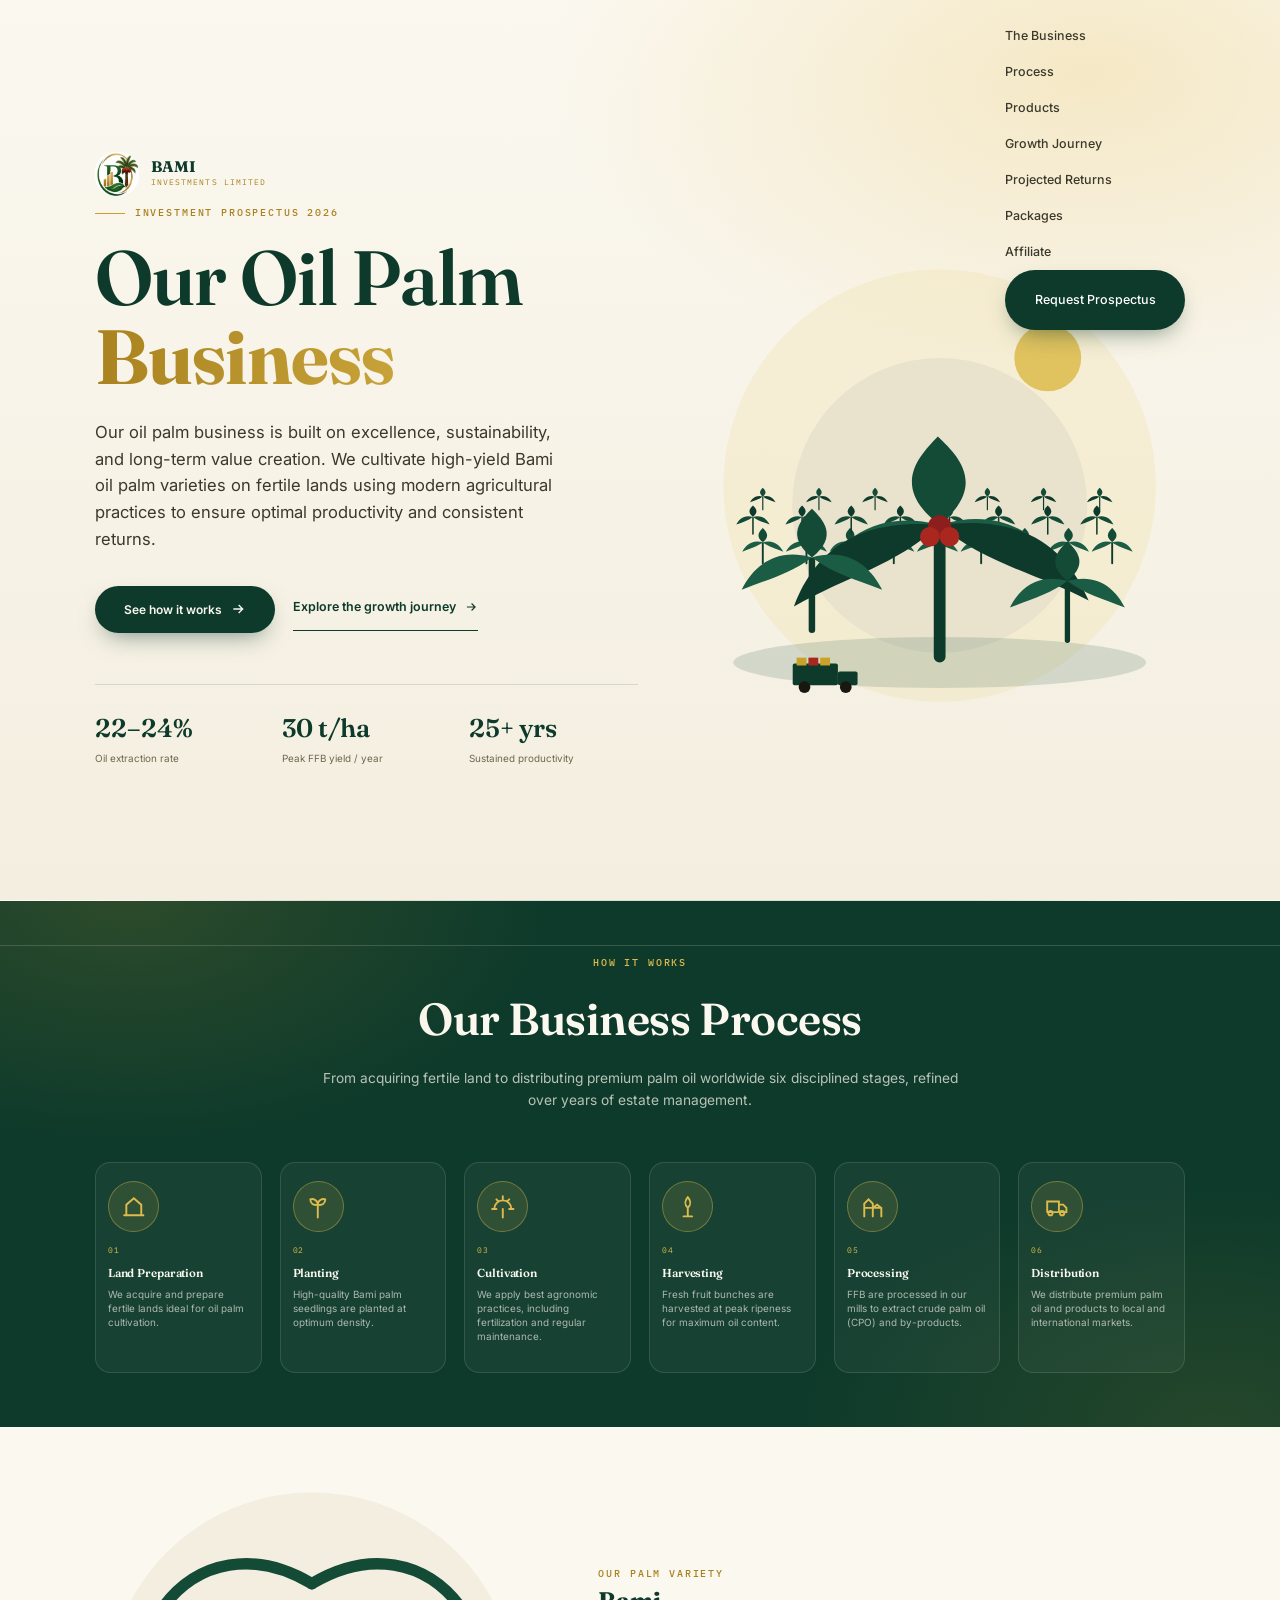
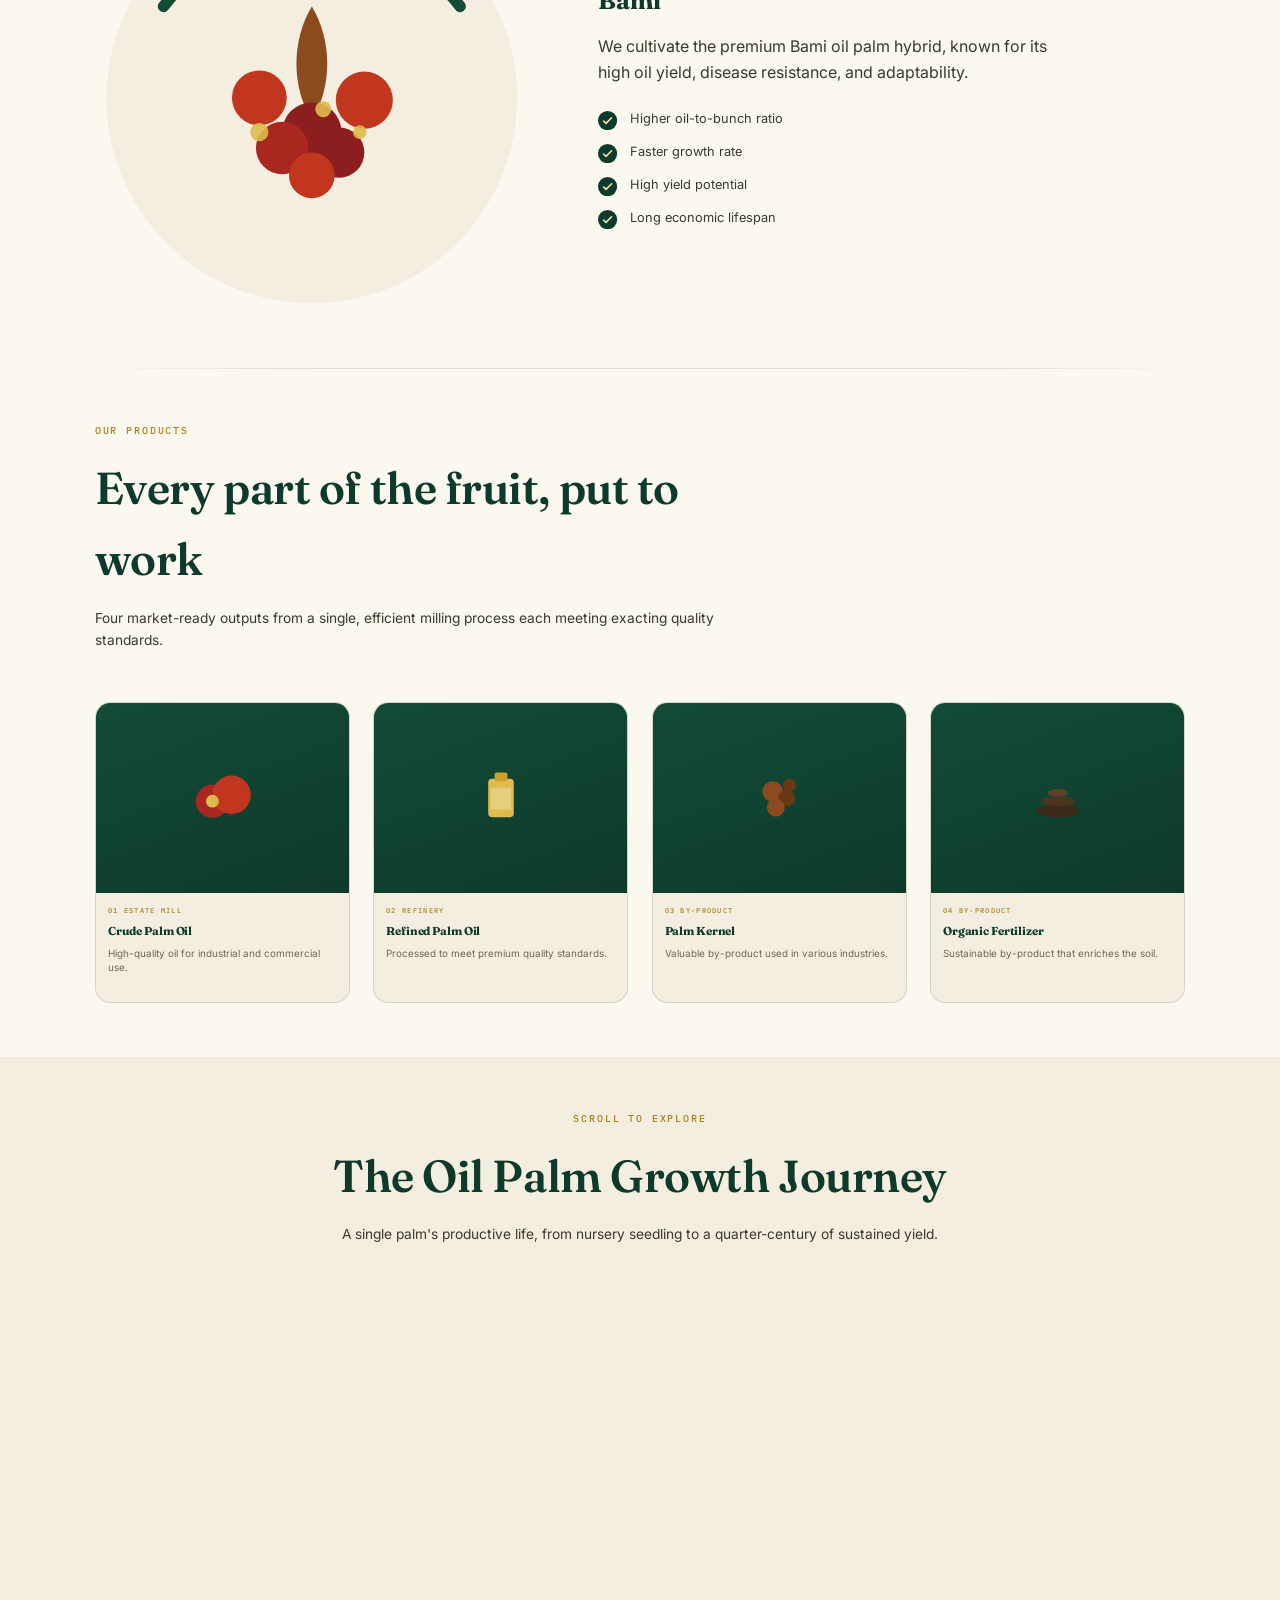
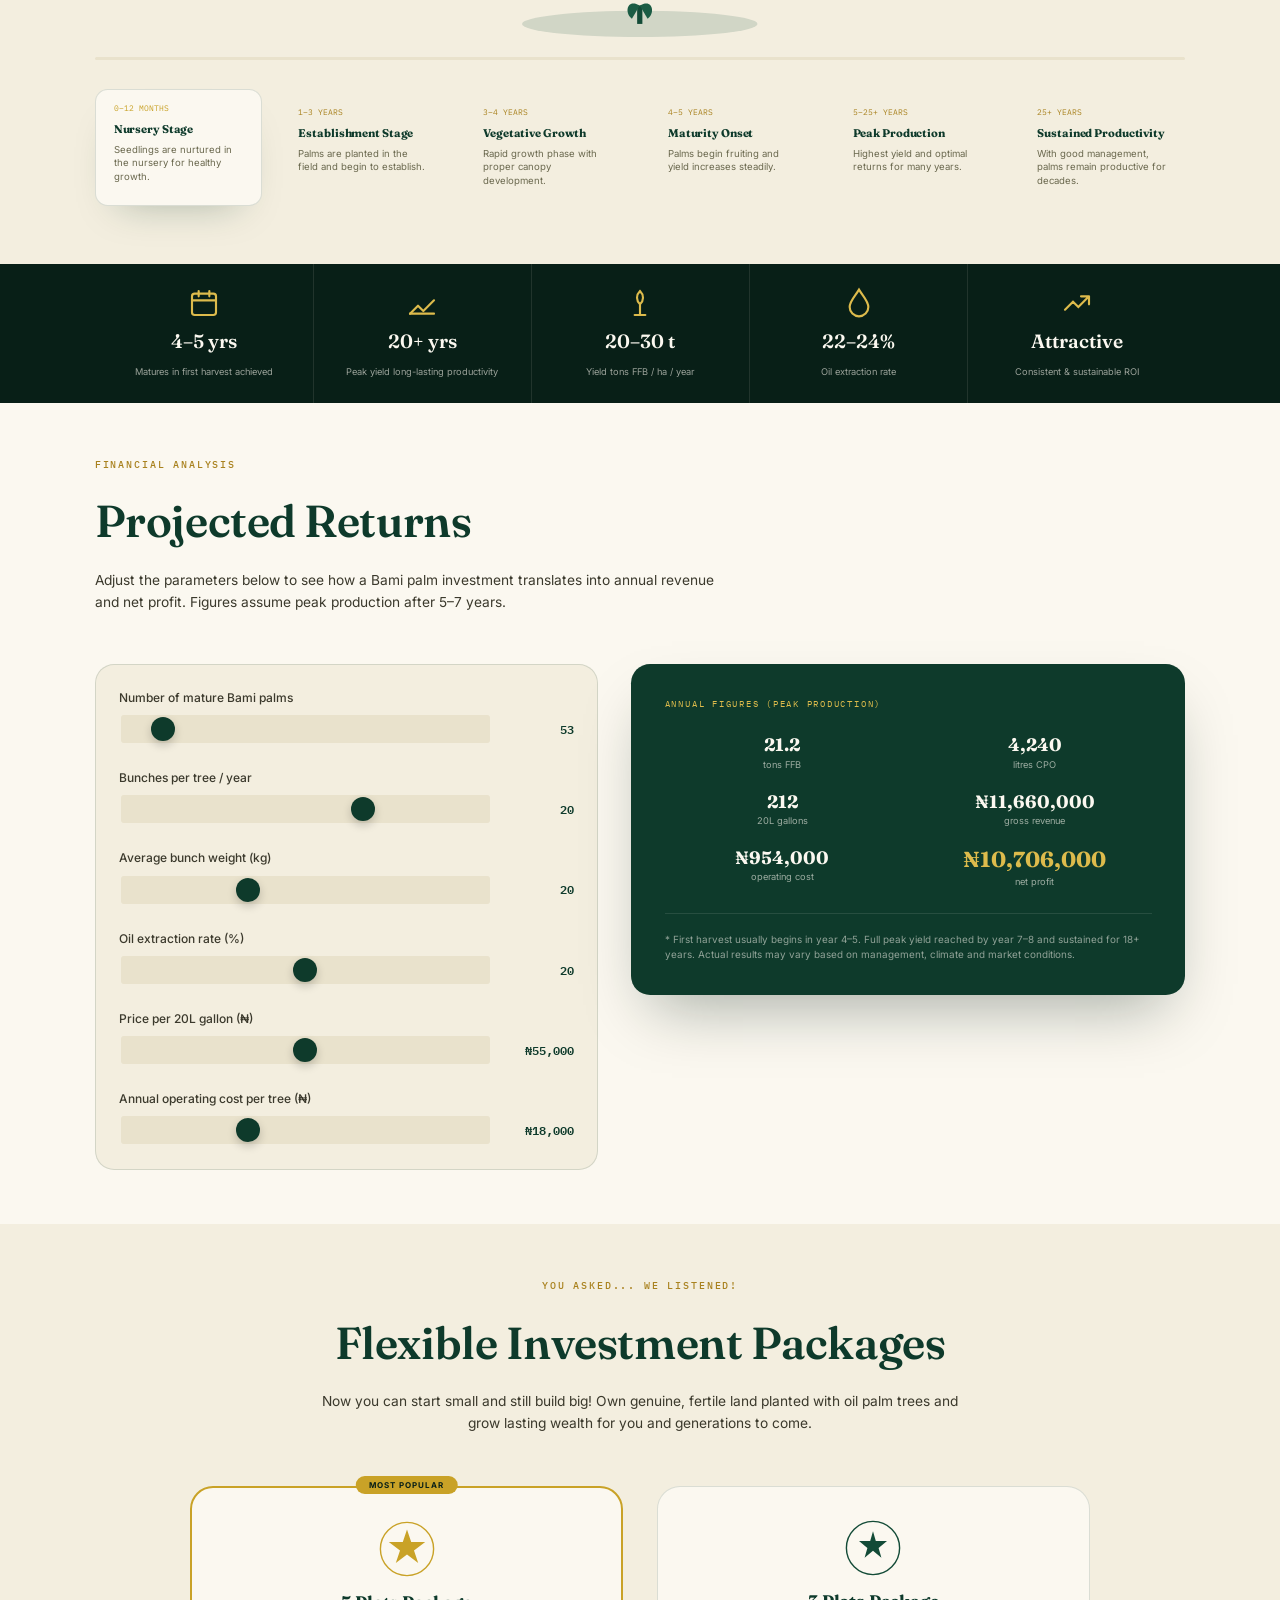
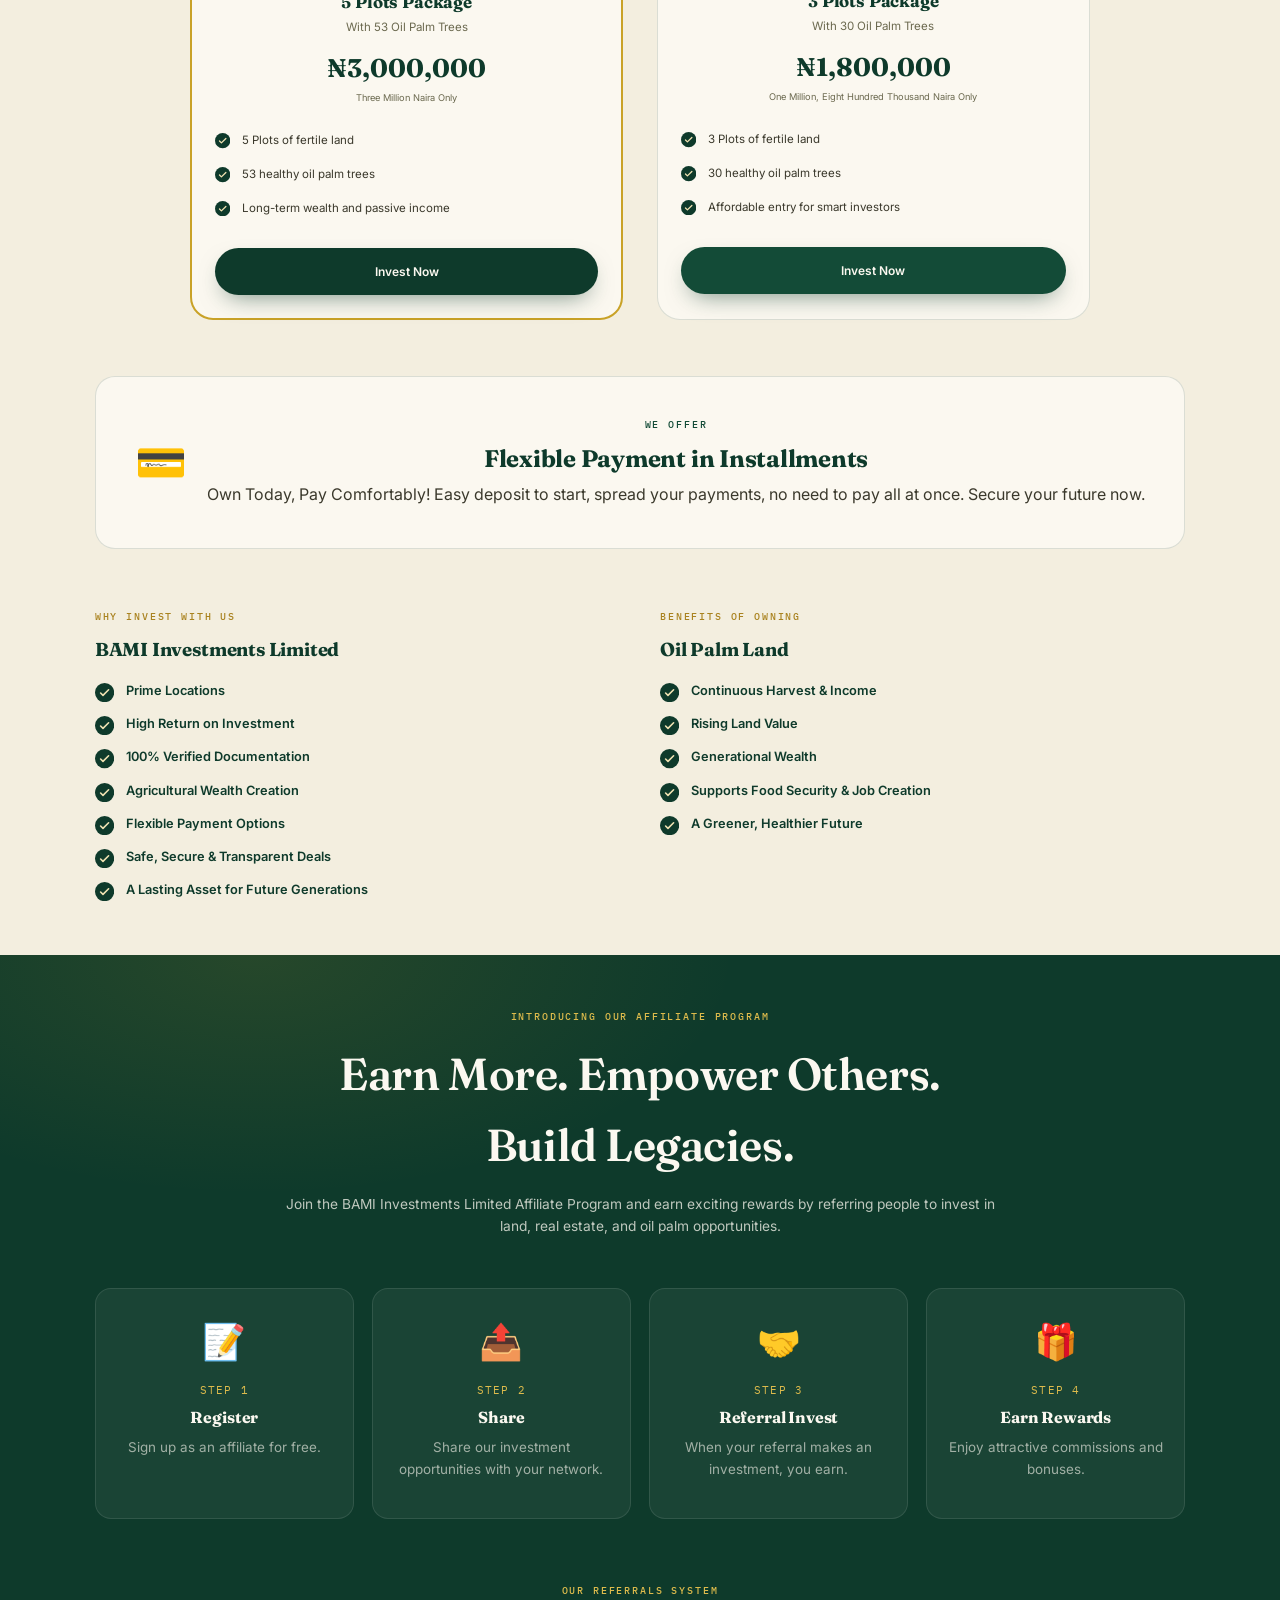
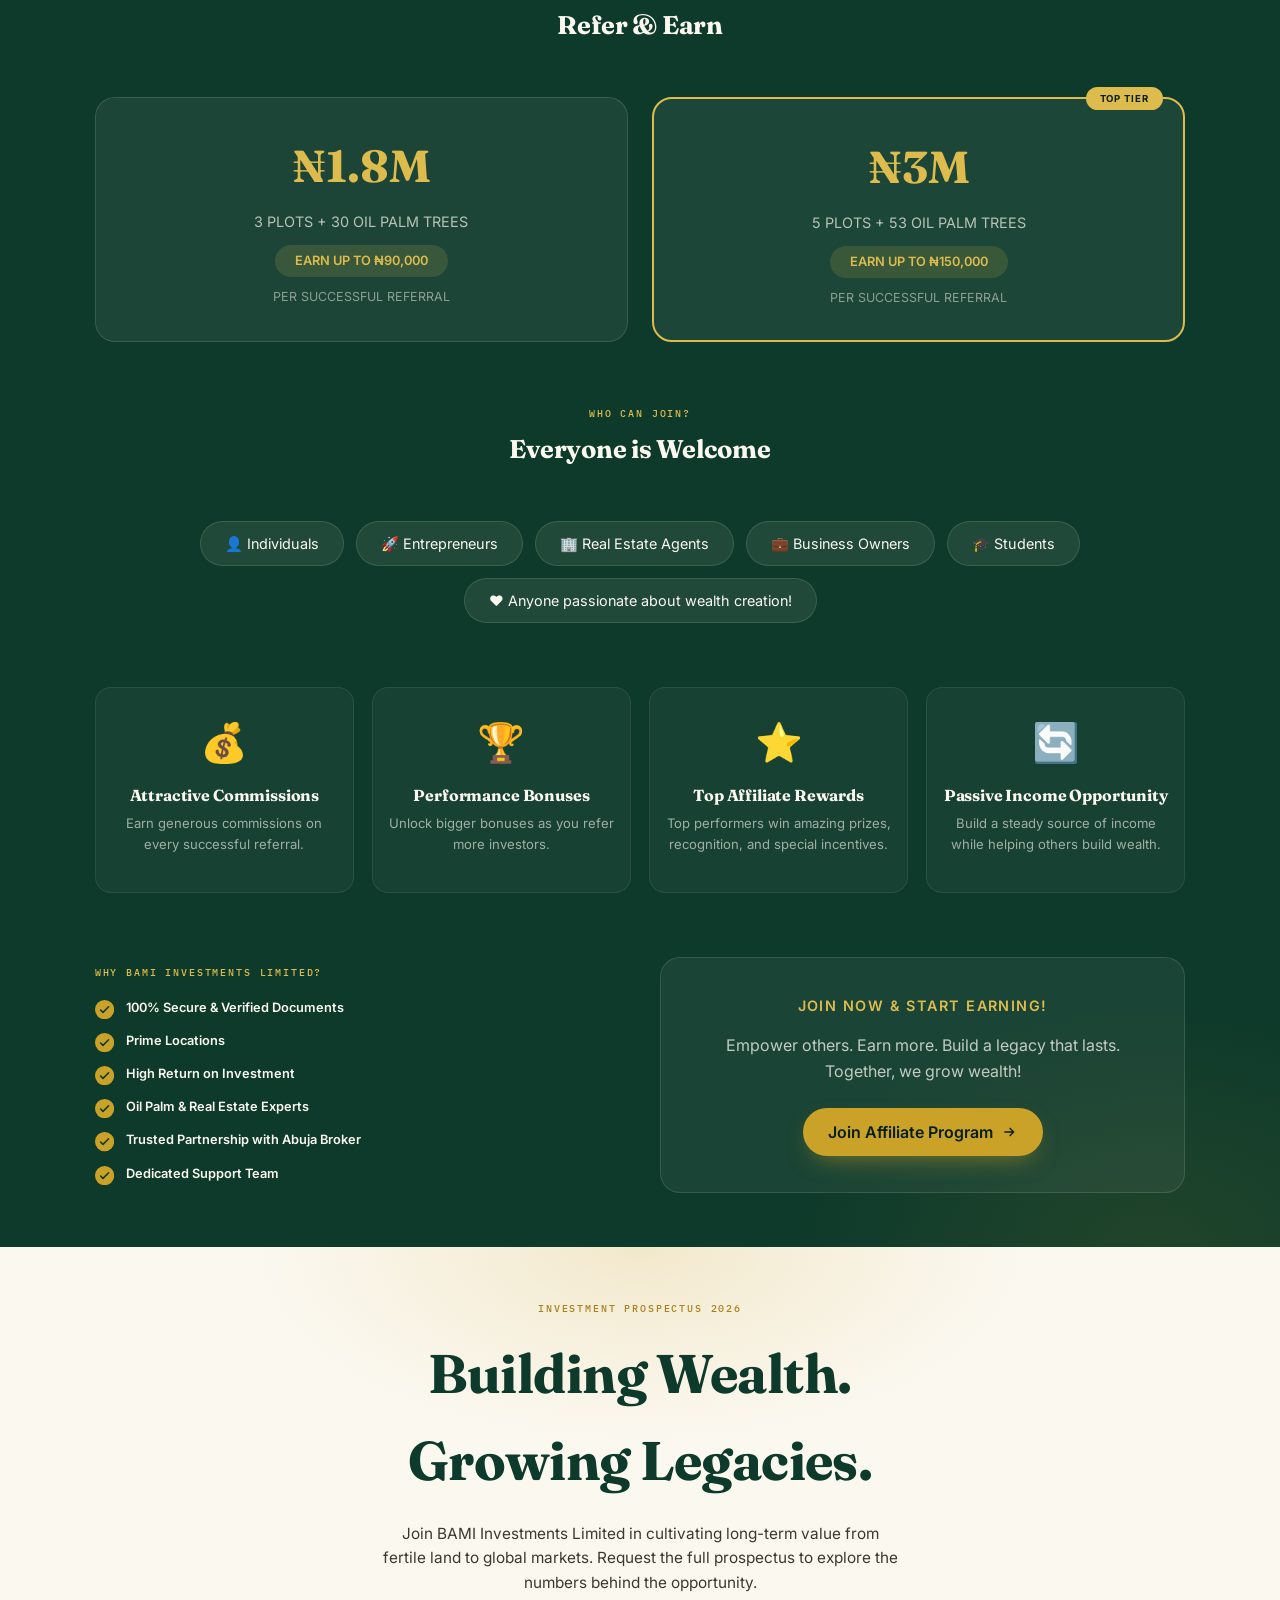
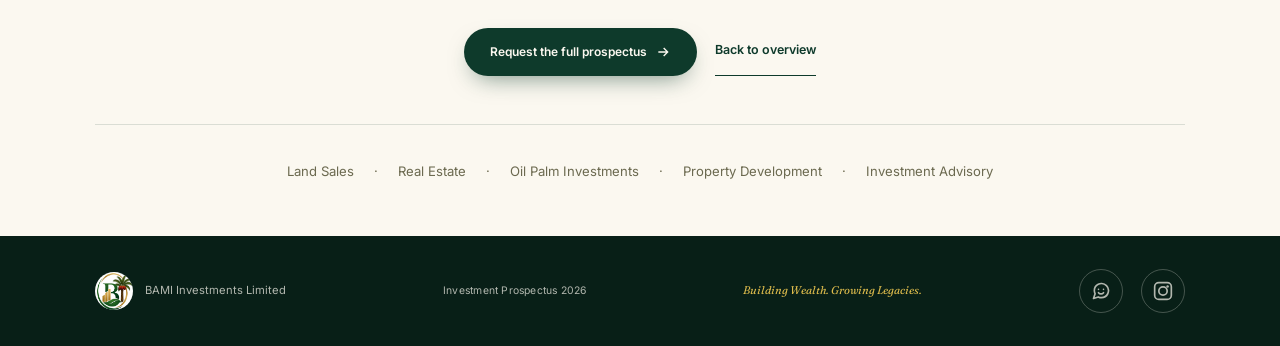
==== commit 16670a6f: "made UI changes" ====
--- a/index.html
+++ b/index.html
@@ -1907,9 +1907,6 @@
                 Empower others. Earn more. Build a legacy that lasts. Together,
                 we grow wealth!
               </p>
-              <!-- QR placeholder -->
-
-              <!-- UPDATED: Join Affiliate Program button now triggers the modal -->
               <button
                 id="joinAffiliateBtn"
                 class="cta-btn"
@@ -1971,7 +1968,6 @@
             ></a>
             <a href="#business" class="ghost-link">Back to overview</a>
           </div>
-          <!-- Contact & Services -->
           <div
             style="
               margin-top: 48px;
@@ -2078,28 +2074,6 @@
               />
             </svg>
           </a>
-          <a
-            href="https://facebook.com/bamiinvestments"
-            aria-label="Facebook"
-            class="social-icon"
-            target="_blank"
-            rel="noopener noreferrer"
-          >
-            <svg
-              width="20"
-              height="20"
-              viewBox="0 0 24 24"
-              fill="none"
-              stroke="currentColor"
-              stroke-width="2"
-              stroke-linecap="round"
-              stroke-linejoin="round"
-            >
-              <path
-                d="M18 2h-3a5 5 0 0 0-5 5v3H7v4h3v8h4v-8h3l1-4h-4V7a1 1 0 0 1 1-1h3z"
-              />
-            </svg>
-          </a>
         </div>
       </div>
     </footer>
@@ -2124,13 +2098,16 @@
         <div class="modal-iframe-wrap">
           <iframe
             src="https://docs.google.com/forms/d/e/1FAIpQLScbDg49zDYvJpraHzL9lteZCeD2xjdb9NwfiTwnUVtoHjaLEA/viewform?embedded=true"
-            width="640"
-            height="2099"
+            width="100%"
+            height="100%"
             frameborder="0"
             marginheight="0"
             marginwidth="0"
-            >Loading…</iframe
+            title="Affiliate Program Registration Form"
+            loading="lazy"
           >
+            Loading…
+          </iframe>
         </div>
         <div class="modal-fallback">
           If the form doesn&rsquo;t load,
@@ -2157,51 +2134,36 @@
 
     <script src="js/main.js"></script>
 
-    <!-- ===== MODAL JAVASCRIPT ===== -->
     <script>
       (function () {
-        const modal = document.getElementById("affiliateModal");
-        const openBtn = document.getElementById("joinAffiliateBtn");
-        const closeBtn = document.getElementById("modalClose");
-
-        // Open modal
+        var modal = document.getElementById("affiliateModal");
+        var openBtn = document.getElementById("joinAffiliateBtn");
+        var closeBtn = document.getElementById("modalClose");
+
         function openModal(e) {
           e.preventDefault();
           modal.classList.add("active");
           modal.setAttribute("aria-hidden", "false");
           document.body.classList.add("modal-open");
-          // Focus the close button for accessibility
           setTimeout(function () {
             closeBtn.focus();
           }, 100);
         }
 
-        // Close modal
         function closeModal() {
           modal.classList.remove("active");
           modal.setAttribute("aria-hidden", "true");
           document.body.classList.remove("modal-open");
-          // Return focus to the button that opened the modal
           openBtn.focus();
         }
 
-        // Bind events
-        if (openBtn) {
-          openBtn.addEventListener("click", openModal);
-        }
-
-        if (closeBtn) {
-          closeBtn.addEventListener("click", closeModal);
-        }
-
-        // Close when clicking outside the modal card (on the overlay)
+        if (openBtn) openBtn.addEventListener("click", openModal);
+        if (closeBtn) closeBtn.addEventListener("click", closeModal);
+
         modal.addEventListener("click", function (e) {
-          if (e.target === modal) {
-            closeModal();
-          }
+          if (e.target === modal) closeModal();
         });
 
-        // Close with ESC key
         document.addEventListener("keydown", function (e) {
           if (e.key === "Escape" && modal.classList.contains("active")) {
             closeModal();
@@ -2210,4 +2172,4 @@
       })();
     </script>
   </body>
-</html>
+</html>
--- a/css/style.css
+++ b/css/style.css
@@ -1,3 +1,6 @@
+/* ==========================================================================
+   Design tokens
+   ========================================================================== */
 :root {
   --forest-950: #081f17;
   --forest-800: #0e3a2b;
@@ -16,8 +19,24 @@
   --line: rgba(14, 58, 43, 0.14);
   --shadow-lg: 0 30px 60px -20px rgba(8, 31, 23, 0.35);
   --ease: cubic-bezier(0.22, 1, 0.36, 1);
-}
-
+
+  /* Fluid spacing scale — reused across sections so gaps stay proportional
+     from 320px up to 1920px+ instead of jumping at each breakpoint. */
+  --space-3xs: clamp(4px, 0.6vw, 8px);
+  --space-2xs: clamp(6px, 1vw, 12px);
+  --space-xs: clamp(10px, 1.4vw, 18px);
+  --space-sm: clamp(14px, 1.8vw, 24px);
+  --space-md: clamp(20px, 2.6vw, 36px);
+  --space-lg: clamp(28px, 4vw, 56px);
+  --space-xl: clamp(40px, 6vh, 110px);
+
+  /* Minimum comfortable touch target */
+  --tap-min: 44px;
+}
+
+/* ==========================================================================
+   Reset / base
+   ========================================================================== */
 *,
 *::before,
 *::after {
@@ -25,21 +44,10 @@
 }
 html {
   scroll-behavior: smooth;
-}
-@media (prefers-reduced-motion: reduce) {
-  html {
-    scroll-behavior: auto;
-  }
-  *,
-  *::before,
-  *::after {
-    animation-duration: 0.01ms !important;
-    animation-iteration-count: 1 !important;
-    transition-duration: 0.01ms !important;
-    scroll-behavior: auto !important;
-  }
-}
-
+  overflow-x: hidden;
+  -webkit-text-size-adjust: 100%;
+  text-size-adjust: 100%;
+}
 body {
   margin: 0;
   background: var(--cream-50);
@@ -47,17 +55,36 @@
   font-family: "Inter", sans-serif;
   line-height: 1.6;
   -webkit-font-smoothing: antialiased;
+  text-rendering: optimizeLegibility;
   overflow-x: hidden;
-}
-
+  width: 100%;
+  min-width: 320px;
+  -webkit-tap-highlight-color: transparent;
+}
+
+/* Any media element is capped to its container — prevents the classic
+   "one oversized image blows out the layout" horizontal-scroll bug. */
 img,
-svg {
+svg,
+video,
+iframe,
+canvas {
   max-width: 100%;
   height: auto;
   display: block;
 }
 
-/* ---------- Modal – mobile first ---------- */
+/* Long, unbroken strings (long links, numbers, emails) can't force
+   horizontal scroll on narrow phones. */
+h1, h2, h3, h4, p, a, span, li {
+  overflow-wrap: break-word;
+  word-break: break-word;
+}
+
+/* Every grid container gets min-width:0 by default behavior issues fixed
+   locally on each grid below (min-width: 0 on grid/flex children). */
+
+/* --- Modal --- */
 .modal-overlay {
   position: fixed;
   inset: 0;
@@ -68,7 +95,7 @@
   display: flex;
   align-items: center;
   justify-content: center;
-  padding: 20px;
+  padding: clamp(12px, 3vw, 30px);
   opacity: 0;
   visibility: hidden;
   transition:
@@ -79,167 +106,137 @@
   opacity: 1;
   visibility: visible;
 }
-
 .modal-card {
-  background: #fbf8f0;
-  border-radius: 16px;
+  background: var(--cream-50);
+  border-radius: clamp(14px, 2vw, 20px);
   width: 100%;
-  max-width: 100%;
-  max-height: 95vh;
-  overflow-y: auto;
+  max-width: 680px;
+  max-height: min(95vh, 95dvh);
+  display: flex;
+  flex-direction: column;
   position: relative;
   box-shadow: 0 24px 64px rgba(0, 0, 0, 0.35);
   transform: translateY(30px);
   transition: transform 0.35s cubic-bezier(0.22, 0.61, 0.36, 1);
+  overflow: hidden;
 }
 .modal-overlay.active .modal-card {
   transform: translateY(0);
 }
-
 .modal-close {
   position: sticky;
   top: 8px;
+  right: 8px;
   float: right;
-  margin-right: 8px;
   z-index: 10;
-  width: 34px;
-  height: 34px;
+  width: clamp(40px, 4vw, 44px);
+  height: clamp(40px, 4vw, 44px);
   border-radius: 50%;
   border: 1px solid #d9d4c7;
-  background: #fbf8f0;
+  background: var(--cream-50);
   cursor: pointer;
   display: flex;
   align-items: center;
   justify-content: center;
-  font-size: 1rem;
+  font-size: clamp(1rem, 1.2vw, 1.3rem);
   color: #3d3929;
   transition: all 0.2s ease;
   line-height: 1;
-  -webkit-tap-highlight-color: transparent;
+  flex-shrink: 0;
+  margin: 8px 8px 0 0;
 }
 .modal-close:hover {
-  background: #e9e2cc;
-  border-color: #c9a227;
-}
-
+  background: var(--cream-200);
+  border-color: var(--gold-500);
+}
 .modal-header {
-  padding: 22px 18px 0;
+  padding: clamp(16px, 2vw, 28px) clamp(14px, 2.5vw, 28px) 0;
   text-align: center;
+  flex-shrink: 0;
 }
 .modal-header .eyebrow {
   font-family: "IBM Plex Mono", monospace;
-  font-size: 0.7rem;
+  font-size: clamp(0.6rem, 0.8vw, 0.75rem);
   letter-spacing: 0.12em;
   text-transform: uppercase;
-  color: #0e3a2b;
+  color: var(--forest-800);
 }
 .modal-header h3 {
   font-family: "Fraunces", serif;
-  font-size: 1.25rem;
-  color: #0e3a2b;
+  font-size: clamp(1rem, 1.5vw, 1.5rem);
+  color: var(--forest-800);
   margin: 6px 0 4px;
 }
 .modal-header p {
   color: #5c5540;
-  font-size: 0.88rem;
+  font-size: clamp(0.78rem, 0.9vw, 0.95rem);
   margin: 0;
 }
-
 .modal-iframe-wrap {
-  padding: 14px 8px 20px;
-  min-height: 500px;
+  flex: 1 1 auto;
+  min-height: 280px;
+  height: min(60vh, 60dvh);
+  max-height: 620px;
+  padding: clamp(10px, 1.5vw, 20px) clamp(6px, 1.5vw, 16px) clamp(14px, 2vw, 28px);
+  position: relative;
 }
 .modal-iframe-wrap iframe {
   width: 100%;
-  height: 520px;
+  height: 100%;
   border: 1px solid #e0dbcc;
-  border-radius: 12px;
+  border-radius: clamp(8px, 1vw, 14px);
   background: #fff;
 }
-
 .modal-fallback {
   text-align: center;
-  padding: 0 16px 24px;
-  font-size: 0.82rem;
+  padding: 0 clamp(12px, 2vw, 24px) clamp(16px, 2vw, 28px);
+  font-size: clamp(0.7rem, 0.8vw, 0.85rem);
   color: #6b634b;
+  flex-shrink: 0;
 }
 .modal-fallback a {
-  color: #0e3a2b;
+  color: var(--forest-800);
   font-weight: 600;
   text-decoration: underline;
 }
-
 body.modal-open {
   overflow: hidden;
 }
 
-@media (min-width: 601px) {
-  .modal-card {
-    max-width: 680px;
-    border-radius: 20px;
-  }
-  .modal-close {
-    top: 12px;
-    margin-right: 12px;
-    width: 40px;
-    height: 40px;
-    font-size: 1.2rem;
-  }
-  .modal-header {
-    padding: 28px 28px 0;
-  }
-  .modal-header h3 {
-    font-size: 1.5rem;
-  }
-  .modal-iframe-wrap {
-    padding: 20px 16px 28px;
-    min-height: 580px;
-  }
-  .modal-iframe-wrap iframe {
-    height: 600px;
-  }
-}
-
-h1,
-h2,
-h3,
-h4 {
+/* --- Typography --- */
+h1, h2, h3, h4 {
   font-family: "Fraunces", serif;
   margin: 0;
   letter-spacing: -0.01em;
   color: var(--forest-800);
 }
-
 .eyebrow {
   font-family: "IBM Plex Mono", monospace;
   text-transform: uppercase;
   letter-spacing: 0.18em;
-  font-size: 0.72rem;
+  font-size: clamp(0.6rem, 0.8vw, 0.75rem);
   font-weight: 500;
   color: var(--gold-600);
 }
-
 a {
   color: inherit;
-}
-
+  text-decoration: none;
+}
 .container {
   width: 100%;
   max-width: 1180px;
   margin: 0 auto;
-  padding: 0 clamp(16px, 5vw, 48px);
-}
-
+  padding: 0 clamp(16px, 3.5vw, 48px);
+}
 section {
   position: relative;
 }
-
 ::selection {
   background: var(--gold-400);
   color: var(--forest-950);
 }
 
-/* ---------- Scroll reveal ---------- */
+/* --- Scroll reveal --- */
 .reveal {
   opacity: 0;
   transform: translateY(28px);
@@ -251,33 +248,37 @@
   opacity: 1;
   transform: translateY(0);
 }
-.stagger .reveal:nth-child(1) {
-  transition-delay: 0.02s;
-}
-.stagger .reveal:nth-child(2) {
-  transition-delay: 0.1s;
-}
-.stagger .reveal:nth-child(3) {
-  transition-delay: 0.18s;
-}
-.stagger .reveal:nth-child(4) {
-  transition-delay: 0.26s;
-}
-.stagger .reveal:nth-child(5) {
-  transition-delay: 0.34s;
-}
-.stagger .reveal:nth-child(6) {
-  transition-delay: 0.42s;
-}
-
-/* ---------- Header (mobile first) ---------- */
+.stagger .reveal:nth-child(1) { transition-delay: 0.02s; }
+.stagger .reveal:nth-child(2) { transition-delay: 0.1s; }
+.stagger .reveal:nth-child(3) { transition-delay: 0.18s; }
+.stagger .reveal:nth-child(4) { transition-delay: 0.26s; }
+.stagger .reveal:nth-child(5) { transition-delay: 0.34s; }
+.stagger .reveal:nth-child(6) { transition-delay: 0.42s; }
+
+@media (prefers-reduced-motion: reduce) {
+  .reveal,
+  .hero h1 .line2,
+  .brand-mark,
+  .proc-card,
+  .product-card,
+  .package-card {
+    transition: none !important;
+    animation: none !important;
+  }
+  .reveal {
+    opacity: 1;
+    transform: none;
+  }
+}
+
+/* --- Header --- */
 header {
   position: fixed;
   top: 0;
   left: 0;
   right: 0;
   z-index: 100;
-  padding: 16px 0;
+  padding: var(--space-xs) 0;
   transition:
     padding 0.4s var(--ease),
     background-color 0.4s var(--ease),
@@ -287,106 +288,122 @@
   display: flex;
   align-items: center;
   justify-content: space-between;
+  gap: var(--space-2xs);
 }
 header.scrolled {
-  padding: 10px 0;
+  padding: clamp(8px, 1.2vw, 14px) 0;
   background: rgba(251, 248, 240, 0.86);
   backdrop-filter: blur(14px);
+  -webkit-backdrop-filter: blur(14px);
   box-shadow:
     0 1px 0 var(--line),
     0 20px 40px -30px rgba(8, 31, 23, 0.3);
 }
-
 .brand {
   display: flex;
   align-items: center;
-  gap: 10px;
+  gap: clamp(6px, 1.2vw, 12px);
   text-decoration: none;
+  flex-shrink: 1;
+  min-width: 0;
 }
 .brand-mark {
-  width: 36px;
-  height: 36px;
+  width: clamp(30px, 4vw, 44px);
+  height: clamp(30px, 4vw, 44px);
   flex-shrink: 0;
   transition: transform 0.5s var(--ease);
+  border-radius: 20px !important;
+  background-color: transparent !important;
 }
 .brand:hover .brand-mark {
   transform: rotate(-12deg);
+}
+.brand-text {
+  min-width: 0;
 }
 .brand-text .name {
   font-family: "Fraunces", serif;
   font-weight: 700;
-  font-size: 0.95rem;
+  font-size: clamp(0.8rem, 1.2vw, 1.1rem);
   color: var(--forest-800);
   display: block;
-}
-header.scrolled .brand-text .name {
-  color: var(--forest-800);
+  line-height: 1.1;
+  white-space: nowrap;
+  overflow: hidden;
+  text-overflow: ellipsis;
 }
 .brand-text .sub {
   font-family: "IBM Plex Mono", monospace;
-  font-size: 0.6rem;
+  font-size: clamp(0.45rem, 0.6vw, 0.65rem);
   letter-spacing: 0.14em;
   color: var(--gold-600);
   text-transform: uppercase;
-}
-
+  display: block;
+  white-space: nowrap;
+  overflow: hidden;
+  text-overflow: ellipsis;
+}
 .nav-toggle {
   display: flex;
   flex-direction: column;
   justify-content: center;
+  align-items: center;
   background: none;
   border: none;
   cursor: pointer;
   padding: 6px;
   z-index: 110;
-  -webkit-tap-highlight-color: transparent;
+  min-height: var(--tap-min);
+  min-width: var(--tap-min);
+  flex-shrink: 0;
 }
 .nav-toggle span {
   display: block;
-  width: 24px;
+  width: clamp(22px, 2.5vw, 28px);
   height: 2px;
   background: var(--forest-800);
-  margin: 5px 0;
+  margin: 4px 0;
   transition:
     transform 0.3s var(--ease),
     opacity 0.3s var(--ease);
 }
-.nav-toggle.open span:nth-child(1) {
-  transform: translateY(7px) rotate(45deg);
-}
-.nav-toggle.open span:nth-child(2) {
-  opacity: 0;
-}
-.nav-toggle.open span:nth-child(3) {
-  transform: translateY(-7px) rotate(-45deg);
-}
+.nav-toggle.open span:nth-child(1) { transform: translateY(6px) rotate(45deg); }
+.nav-toggle.open span:nth-child(2) { opacity: 0; }
+.nav-toggle.open span:nth-child(3) { transform: translateY(-6px) rotate(-45deg); }
 
 nav.primary-nav {
   position: fixed;
   top: 0;
   right: 0;
   height: 100vh;
+  height: 100dvh;
   width: min(78vw, 320px);
   background: var(--cream-50);
   flex-direction: column;
   align-items: flex-start;
-  padding: 100px 28px 40px;
-  gap: 24px;
+  padding: clamp(70px, 12vh, 100px) clamp(20px, 4vw, 32px) 40px;
+  gap: clamp(16px, 2vw, 28px);
   transform: translateX(100%);
   transition: transform 0.5s var(--ease);
   box-shadow: -20px 0 60px -20px rgba(8, 31, 23, 0.3);
   z-index: 100;
+  overflow-y: auto;
+  -webkit-overflow-scrolling: touch;
 }
 nav.primary-nav.open {
   transform: translateX(0);
 }
 nav.primary-nav a {
   text-decoration: none;
-  font-size: 1.05rem;
+  font-size: clamp(0.9rem, 1.1vw, 1.05rem);
   font-weight: 500;
   color: var(--ink-700);
   position: relative;
-  padding: 4px 0;
+  padding: 6px 0;
+  min-height: var(--tap-min);
+  display: flex;
+  align-items: center;
+  width: 100%;
 }
 nav.primary-nav a::after {
   content: "";
@@ -401,25 +418,14 @@
 nav.primary-nav a:hover::after {
   width: 100%;
 }
-
-/* Desktop navigation */
+nav.primary-nav .cta-btn {
+  margin-top: 8px;
+  min-height: var(--tap-min);
+  width: 100%;
+}
+
 @media (min-width: 761px) {
-  header {
-    padding: 22px 0;
-  }
-  header.scrolled {
-    padding: 12px 0;
-  }
-  .brand-mark {
-    width: 40px;
-    height: 40px;
-  }
-  .brand-text .name {
-    font-size: 1.05rem;
-  }
-  .nav-toggle {
-    display: none;
-  }
+  .nav-toggle { display: none; }
   nav.primary-nav {
     position: static;
     height: auto;
@@ -427,29 +433,37 @@
     background: transparent;
     flex-direction: row;
     align-items: center;
-    gap: 36px;
+    gap: clamp(18px, 2.5vw, 40px);
     padding: 0;
     transform: none;
     box-shadow: none;
     transition: none;
+    overflow-y: visible;
   }
   nav.primary-nav a {
-    font-size: 0.88rem;
+    font-size: clamp(0.78rem, 0.85vw, 0.92rem);
+    min-height: 36px;
+    padding: 4px 0;
+    width: auto;
   }
-}
-
-/* ---------- CTA Button ---------- */
+  nav.primary-nav .cta-btn {
+    margin-top: 0;
+    min-height: var(--tap-min);
+    width: auto;
+  }
+}
+
+/* --- CTA Button --- */
 .cta-btn {
   font-family: "Inter", sans-serif;
   font-weight: 600;
-  font-size: 0.84rem;
+  font-size: clamp(0.75rem, 0.85vw, 0.9rem);
   background: var(--forest-800);
   color: var(--cream-50);
   border: none;
-  padding: 12px 24px;
-  min-width: 160px;
-  height: auto;
-  white-space: nowrap;
+  padding: clamp(10px, 1.2vw, 14px) clamp(16px, 2vw, 28px);
+  min-height: var(--tap-min);
+  min-width: clamp(120px, 15vw, 180px);
   border-radius: 999px;
   cursor: pointer;
   text-decoration: none;
@@ -462,88 +476,81 @@
     box-shadow 0.35s var(--ease),
     background 0.35s var(--ease);
   box-shadow: 0 10px 24px -10px rgba(14, 58, 43, 0.6);
-  -webkit-tap-highlight-color: transparent;
+  white-space: nowrap;
 }
 .cta-btn:hover {
   transform: translateY(-2px);
   background: var(--forest-700);
   box-shadow: 0 16px 30px -10px rgba(14, 58, 43, 0.7);
 }
-
-@media (min-width: 400px) {
-  .cta-btn {
-    padding: 12px 26px;
-    min-width: 180px;
-  }
-}
-
-/* ---------- Hero ---------- */
+.cta-btn:focus-visible,
+.ghost-link:focus-visible,
+.nav-toggle:focus-visible,
+.modal-close:focus-visible,
+.journey-stage:focus-visible,
+.social-icon:focus-visible,
+nav.primary-nav a:focus-visible {
+  outline: 2px solid var(--gold-500);
+  outline-offset: 2px;
+}
+.cta-btn svg { flex-shrink: 0; }
+
+/* ==========================================================================
+   Hero
+   ========================================================================== */
 .hero {
   min-height: 100vh;
-  display: flex;
-  align-items: center;
-  padding-top: 100px;
-  padding-bottom: 60px;
+  min-height: 100dvh;
+  display: flex;
+  align-items: center;
+  padding-top: clamp(80px, 14vh, 130px);
+  padding-bottom: clamp(40px, 6vh, 80px);
   background:
-    radial-gradient(
-      ellipse 900px 500px at 85% 8%,
-      rgba(230, 193, 90, 0.28),
-      transparent 60%
-    ),
+    radial-gradient(ellipse 900px 500px at 85% 8%, rgba(230, 193, 90, 0.28), transparent 60%),
     linear-gradient(180deg, var(--cream-50) 0%, var(--cream-100) 100%);
   overflow: hidden;
 }
-
 .hero-grid {
   display: grid;
   grid-template-columns: 1fr;
-  gap: 40px;
+  gap: var(--space-lg);
   align-items: center;
   position: relative;
   z-index: 2;
+  min-width: 0;
 }
 .hero-visual {
   order: -1;
-  max-width: 400px;
+  max-width: min(320px, 60vw);
   margin: 0 auto;
+  width: 100%;
   aspect-ratio: 1/1;
-  width: 100%;
-}
-.hero-visual svg {
-  width: 100%;
-  height: 100%;
-}
-
+}
+.hero-visual svg { width: 100%; height: 100%; }
+.hero-copy { min-width: 0; }
 .hero-copy .eyebrow {
-  margin-bottom: 16px;
+  margin-bottom: var(--space-xs);
   display: flex;
   align-items: center;
   gap: 10px;
 }
 .hero-copy .eyebrow::before {
   content: "";
-  width: 26px;
+  width: clamp(20px, 2.5vw, 30px);
   height: 1px;
   background: var(--gold-500);
   display: inline-block;
+  flex-shrink: 0;
 }
 .hero h1 {
-  font-size: clamp(2.2rem, 6vw, 4.4rem);
+  font-size: clamp(1.75rem, 6.4vw, 4.8rem);
   font-weight: 600;
-  line-height: 0.98;
-}
-.hero h1 .line1 {
-  display: block;
-  color: var(--forest-800);
-}
+  line-height: 1.02;
+}
+.hero h1 .line1 { display: block; color: var(--forest-800); }
 .hero h1 .line2 {
   display: block;
-  background: linear-gradient(
-    100deg,
-    var(--gold-600),
-    var(--gold-400) 45%,
-    var(--gold-600)
-  );
+  background: linear-gradient(100deg, var(--gold-600), var(--gold-400) 45%, var(--gold-600));
   background-size: 220% auto;
   -webkit-background-clip: text;
   background-clip: text;
@@ -552,20 +559,18 @@
   font-weight: 700;
 }
 @keyframes shine {
-  to {
-    background-position: -220% center;
-  }
+  to { background-position: -220% center; }
 }
 .hero p.lede {
-  margin-top: 20px;
+  margin-top: var(--space-sm);
   max-width: 46ch;
   color: var(--ink-700);
-  font-size: clamp(0.95rem, 1.5vw, 1.05rem);
+  font-size: clamp(0.86rem, 1.3vw, 1.08rem);
 }
 .hero-actions {
-  margin-top: 30px;
-  display: flex;
-  gap: 14px;
+  margin-top: var(--space-md);
+  display: flex;
+  gap: var(--space-xs);
   flex-wrap: wrap;
   align-items: center;
 }
@@ -575,119 +580,96 @@
   gap: 8px;
   text-decoration: none;
   font-weight: 600;
-  font-size: 0.9rem;
+  font-size: clamp(0.78rem, 0.85vw, 0.95rem);
   color: var(--forest-800);
   border-bottom: 1.5px solid var(--forest-800);
   padding-bottom: 3px;
   transition:
     gap 0.3s var(--ease),
     color 0.3s var(--ease);
+  min-height: var(--tap-min);
 }
 .ghost-link:hover {
   gap: 13px;
   color: var(--gold-600);
   border-color: var(--gold-600);
 }
-
 .hero-stats {
-  display: flex;
-  flex-direction: column;
-  gap: 20px;
-  margin-top: 50px;
+  display: grid;
+  grid-template-columns: 1fr;
+  gap: var(--space-xs);
+  margin-top: var(--space-lg);
   border-top: 1px solid var(--line);
-  padding-top: 24px;
-}
-.hero-stats .stat {
-  flex: 1 1 100%;
-}
+  padding-top: var(--space-sm);
+}
+.hero-stats .stat { min-width: 0; }
 .hero-stats .stat .num {
   font-family: "Fraunces", serif;
   font-weight: 600;
-  font-size: 1.7rem;
+  font-size: clamp(1.25rem, 2vw, 2rem);
   color: var(--forest-800);
 }
 .hero-stats .stat .lbl {
-  font-size: 0.76rem;
+  font-size: clamp(0.62rem, 0.7vw, 0.78rem);
   color: var(--ink-500);
   margin-top: 2px;
 }
-
+@media (min-width: 480px) {
+  .hero-stats { grid-template-columns: repeat(2, 1fr); }
+}
 @media (min-width: 640px) {
-  .hero-stats {
-    flex-direction: row;
-    flex-wrap: wrap;
-    gap: 20px;
+  .hero-visual { max-width: 400px; }
+  .hero-stats { grid-template-columns: repeat(3, 1fr); }
+}
+@media (min-width: 768px) {
+  .hero-grid {
+    grid-template-columns: 0.95fr 1.05fr;
+    gap: var(--space-md);
   }
-  .hero-stats .stat {
-    flex: 1 1 45%;
-    padding-right: 20px;
+  .hero-visual {
+    order: 0;
+    max-width: 320px;
+    margin: 0;
   }
 }
-
 @media (min-width: 1024px) {
-  .hero {
-    padding-top: 120px;
-    padding-bottom: 80px;
-  }
   .hero-grid {
     grid-template-columns: 1.05fr 0.95fr;
     gap: 56px;
   }
-  .hero-visual {
-    order: 0;
-    max-width: none;
-  }
-  .hero-stats {
-    flex-wrap: nowrap;
-  }
-  .hero-stats .stat {
-    flex: 1;
-    padding-right: 20px;
-  }
-}
-
-/* ---------- Section headers ---------- */
+  .hero-visual { max-width: none; }
+}
+
+/* --- Section headers --- */
 .section-head {
   max-width: 640px;
-  margin-bottom: 40px;
+  margin-bottom: var(--space-lg);
+  min-width: 0;
 }
 .section-head h2 {
-  font-size: clamp(1.8rem, 4vw, 2.7rem);
-  margin-top: 12px;
+  font-size: clamp(1.5rem, 4vw, 2.8rem);
+  margin-top: var(--space-2xs);
   font-weight: 600;
 }
 .section-head p {
-  margin-top: 14px;
+  margin-top: var(--space-2xs);
   color: var(--ink-700);
-  font-size: 1rem;
+  font-size: clamp(0.86rem, 0.95vw, 1rem);
 }
 .center {
   text-align: center;
   margin-left: auto;
   margin-right: auto;
 }
-
-section.pad {
-  padding: 80px 0;
-}
-@media (min-width: 1024px) {
-  section.pad {
-    padding: 110px 0;
-  }
-}
-
+section.pad { padding: var(--space-xl) 0; }
 .divider-line {
   height: 1px;
-  background: linear-gradient(
-    90deg,
-    transparent,
-    var(--line) 20%,
-    var(--line) 80%,
-    transparent
-  );
-}
-
-/* ---------- Process ---------- */
+  background: linear-gradient(90deg, transparent, var(--line) 20%, var(--line) 80%, transparent);
+}
+
+/* ==========================================================================
+   Process
+   ========================================================================== */
 .process {
   background: var(--forest-800);
   color: var(--cream-50);
@@ -699,48 +681,27 @@
   position: absolute;
   inset: 0;
   background:
-    radial-gradient(
-      700px 400px at 10% 0%,
-      rgba(201, 162, 39, 0.16),
-      transparent 60%
-    ),
-    radial-gradient(
-      700px 400px at 95% 100%,
-      rgba(201, 162, 39, 0.12),
-      transparent 60%
-    );
+    radial-gradient(700px 400px at 10% 0%, rgba(201, 162, 39, 0.16), transparent 60%),
+    radial-gradient(700px 400px at 95% 100%, rgba(201, 162, 39, 0.12), transparent 60%);
   pointer-events: none;
 }
-.process .section-head h2 {
-  color: var(--cream-50);
-}
-.process .section-head p {
-  color: rgba(251, 248, 240, 0.72);
-}
-.process .eyebrow {
-  color: var(--gold-400);
-}
-
-.process-track {
-  position: relative;
-}
-.process-line {
-  display: none;
-}
-
+.process .section-head h2 { color: var(--cream-50); }
+.process .section-head p { color: rgba(251, 248, 240, 0.72); }
+.process .eyebrow { color: var(--gold-400); }
+.process-line { display: none; }
 .process-grid {
   display: grid;
   grid-template-columns: repeat(2, 1fr);
-  gap: 16px;
+  gap: var(--space-2xs);
   position: relative;
   z-index: 1;
 }
-
 .proc-card {
+  min-width: 0;
   background: rgba(251, 248, 240, 0.04);
   border: 1px solid rgba(251, 248, 240, 0.12);
-  border-radius: 16px;
-  padding: 22px 14px 20px;
+  border-radius: clamp(10px, 1.2vw, 18px);
+  padding: var(--space-xs) var(--space-2xs);
   text-align: left;
   transition:
     transform 0.5s var(--ease),
@@ -753,15 +714,15 @@
   border-color: rgba(221, 187, 76, 0.5);
 }
 .proc-icon {
-  width: 48px;
-  height: 48px;
+  width: clamp(30px, 4vw, 56px);
+  height: clamp(30px, 4vw, 56px);
   border-radius: 50%;
   background: rgba(221, 187, 76, 0.12);
   border: 1px solid rgba(221, 187, 76, 0.4);
   display: flex;
   align-items: center;
   justify-content: center;
-  margin-bottom: 16px;
+  margin-bottom: var(--space-2xs);
   transition:
     transform 0.5s var(--ease),
     background 0.5s var(--ease);
@@ -771,45 +732,34 @@
   background: rgba(221, 187, 76, 0.22);
 }
 .proc-icon svg {
-  width: 24px;
-  height: 24px;
+  width: clamp(14px, 2vw, 26px);
+  height: clamp(14px, 2vw, 26px);
   stroke: var(--gold-400);
 }
 .proc-num {
   font-family: "IBM Plex Mono", monospace;
-  font-size: 0.72rem;
+  font-size: clamp(0.5rem, 0.6vw, 0.7rem);
   color: var(--gold-400);
   letter-spacing: 0.1em;
 }
 .proc-card h4 {
   color: var(--cream-50);
-  font-size: 0.98rem;
-  margin-top: 8px;
+  font-size: clamp(0.72rem, 0.9vw, 1.05rem);
+  margin-top: clamp(4px, 0.5vw, 8px);
   font-weight: 600;
 }
 .proc-card p {
   color: rgba(251, 248, 240, 0.66);
-  font-size: 0.85rem;
-  margin-top: 8px;
-}
-
-@media (min-width: 640px) {
-  .process-grid {
-    grid-template-columns: repeat(3, 1fr);
-    gap: 18px;
-  }
-  .proc-card {
-    padding: 26px 18px 22px;
-  }
-  .proc-icon {
-    width: 52px;
-    height: 52px;
-  }
-  .proc-card h4 {
-    font-size: 1.02rem;
-  }
-}
-
+  font-size: clamp(0.62rem, 0.7vw, 0.85rem);
+  margin-top: clamp(4px, 0.5vw, 8px);
+  line-height: 1.4;
+}
+@media (min-width: 480px) {
+  .process-grid { grid-template-columns: repeat(3, 1fr); }
+}
+@media (min-width: 768px) {
+  .process-grid { gap: var(--space-xs); }
+}
 @media (min-width: 1024px) {
   .process-line {
     display: block;
@@ -820,64 +770,71 @@
     height: 1px;
     background: rgba(251, 248, 240, 0.16);
   }
-  .process-grid {
-    grid-template-columns: repeat(6, 1fr);
-    gap: 18px;
-  }
-}
-
-/* ---------- Variety + Products ---------- */
+  .process-grid { grid-template-columns: repeat(6, 1fr); gap: 18px; }
+}
+
+/* ==========================================================================
+   Variety (image + checklist split)
+   ========================================================================== */
 .split {
   display: grid;
   grid-template-columns: 1fr;
-  gap: 40px;
+  gap: var(--space-lg);
   align-items: center;
 }
 .variety-art {
   position: relative;
-  max-width: 380px;
+  max-width: min(280px, 60vw);
   margin: 0 auto;
 }
-.variety-art svg {
-  width: 100%;
-  height: auto;
-}
+.variety-art svg { width: 100%; height: auto; }
 .check-list {
   list-style: none;
-  margin: 22px 0 0;
+  margin: var(--space-sm) 0 0;
   padding: 0;
   display: flex;
   flex-direction: column;
-  gap: 12px;
+  gap: var(--space-2xs);
 }
 .check-list li {
   display: flex;
-  align-items: center;
-  gap: 12px;
-  font-size: 0.96rem;
+  align-items: flex-start;
+  gap: var(--space-2xs);
+  font-size: clamp(0.8rem, 0.85vw, 0.95rem);
   color: var(--ink-700);
 }
 .check-list li svg {
-  width: 20px;
-  height: 20px;
+  width: clamp(16px, 1.5vw, 22px);
+  height: clamp(16px, 1.5vw, 22px);
   flex-shrink: 0;
-}
-.check-list li strong {
-  color: var(--forest-800);
-  font-weight: 600;
-}
-
+  margin-top: 2px;
+}
+.check-list li strong { color: var(--forest-800); font-weight: 600; }
+@media (min-width: 640px) {
+  .variety-art { max-width: 340px; }
+}
+@media (min-width: 768px) {
+  .split { grid-template-columns: 0.9fr 1.1fr; gap: var(--space-md); }
+  .variety-art { max-width: none; margin: 0; }
+}
+@media (min-width: 1024px) {
+  .split { grid-template-columns: 0.85fr 1.15fr; gap: 70px; }
+}
+
+/* ==========================================================================
+   Products
+   ========================================================================== */
 .product-grid {
   display: grid;
   grid-template-columns: repeat(2, 1fr);
-  gap: 18px;
-  margin-top: 48px;
-}
-
+  gap: var(--space-2xs);
+  margin-top: var(--space-lg);
+}
 .product-card {
+  min-width: 0;
   background: var(--cream-100);
   border: 1px solid var(--line);
-  border-radius: 18px;
+  border-radius: clamp(10px, 1.2vw, 18px);
   overflow: hidden;
   transition:
     transform 0.5s var(--ease),
@@ -894,82 +851,44 @@
   justify-content: center;
   background: linear-gradient(160deg, var(--forest-700), var(--forest-800));
 }
-.product-thumb svg {
-  width: 56%;
-  height: 56%;
-}
-.product-body {
-  padding: 16px 14px 20px;
-}
-.product-body .eyebrow {
-  font-size: 0.62rem;
-}
-.product-body h4 {
-  margin-top: 6px;
-  font-size: 0.95rem;
-}
+.product-thumb svg { width: clamp(30%, 5vw, 50%); height: clamp(30%, 5vw, 50%); }
+.product-body { padding: var(--space-2xs) var(--space-2xs) var(--space-xs); }
+.product-body .eyebrow { font-size: clamp(0.45rem, 0.5vw, 0.6rem); }
+.product-body h4 { margin-top: clamp(3px, 0.4vw, 8px); font-size: clamp(0.72rem, 0.9vw, 1.05rem); }
 .product-body p {
-  margin-top: 8px;
-  font-size: 0.82rem;
+  margin-top: clamp(4px, 0.5vw, 8px);
+  font-size: clamp(0.62rem, 0.7vw, 0.85rem);
   color: var(--ink-500);
-}
-
+  line-height: 1.4;
+}
+@media (min-width: 480px) {
+  .product-grid { gap: var(--space-xs); }
+}
 @media (min-width: 640px) {
-  .product-grid {
-    grid-template-columns: repeat(3, 1fr);
-    gap: 22px;
-  }
-  .product-body {
-    padding: 20px 20px 24px;
-  }
-  .product-body h4 {
-    font-size: 1.02rem;
-  }
-  .product-body p {
-    font-size: 0.84rem;
-  }
-}
-
+  .product-grid { grid-template-columns: repeat(3, 1fr); gap: clamp(14px, 1.8vw, 24px); }
+}
 @media (min-width: 1024px) {
-  .split {
-    grid-template-columns: 0.85fr 1.15fr;
-    gap: 70px;
-  }
-  .variety-art {
-    max-width: none;
-    margin: 0;
-  }
-  .product-grid {
-    grid-template-columns: repeat(4, 1fr);
-    margin-top: 56px;
-  }
-}
-
-/* ---------- Growth journey ---------- */
-.journey {
-  background: var(--cream-100);
-}
-
+  .product-grid { grid-template-columns: repeat(4, 1fr); }
+}
+
+/* ==========================================================================
+   Journey
+   ========================================================================== */
+.journey { background: var(--cream-100); }
 .journey-visual {
-  position: static;
-  height: 220px;
+  height: clamp(110px, 22vw, 260px);
   display: flex;
   align-items: flex-end;
   justify-content: center;
-  margin-bottom: 20px;
-}
-.journey-visual svg {
-  height: 100%;
-  width: auto;
-  overflow: visible;
-}
-
+  margin-bottom: var(--space-xs);
+}
+.journey-visual svg { height: 100%; width: auto; max-width: 100%; overflow: visible; }
 .journey-progress {
   position: relative;
   height: 3px;
   background: var(--cream-200);
   border-radius: 3px;
-  margin: 8px 0 36px;
+  margin: 6px 0 var(--space-md);
   overflow: hidden;
 }
 .journey-progress-fill {
@@ -982,37 +901,35 @@
   border-radius: 3px;
   transition: width 0.25s linear;
 }
-
 .journey-track {
   display: grid;
   grid-template-columns: repeat(2, 1fr);
-  gap: 14px;
-  position: relative;
+  gap: var(--space-2xs);
 }
 .journey-stage {
+  min-width: 0;
   text-align: left;
-  padding: 18px 14px;
-  border-radius: 14px;
+  padding: var(--space-2xs) var(--space-xs);
+  border-radius: clamp(8px, 1vw, 16px);
   border: 1px solid transparent;
   transition:
     background 0.4s var(--ease),
     border-color 0.4s var(--ease),
     transform 0.4s var(--ease);
   cursor: pointer;
+  min-height: var(--tap-min);
 }
 .journey-stage .yr {
   font-family: "IBM Plex Mono", monospace;
-  font-size: 0.72rem;
+  font-size: clamp(0.5rem, 0.6vw, 0.7rem);
   color: var(--gold-600);
 }
-.journey-stage h4 {
-  font-size: 0.95rem;
-  margin-top: 8px;
-}
+.journey-stage h4 { font-size: clamp(0.7rem, 0.8vw, 1rem); margin-top: clamp(4px, 0.5vw, 8px); }
 .journey-stage p {
-  font-size: 0.8rem;
+  font-size: clamp(0.6rem, 0.65vw, 0.82rem);
   color: var(--ink-500);
-  margin-top: 6px;
+  margin-top: clamp(2px, 0.3vw, 6px);
+  line-height: 1.4;
 }
 .journey-stage.active {
   background: var(--cream-50);
@@ -1020,287 +937,185 @@
   transform: translateY(-4px);
   box-shadow: 0 20px 40px -24px rgba(14, 58, 43, 0.35);
 }
-.journey-stage.active .yr {
-  color: var(--gold-500);
-}
-
+.journey-stage.active .yr { color: var(--gold-500); }
+@media (min-width: 480px) {
+  .journey-track { grid-template-columns: repeat(3, 1fr); }
+}
 @media (min-width: 640px) {
-  .journey-track {
-    grid-template-columns: repeat(3, 1fr);
-  }
-  .journey-visual {
-    height: 240px;
-  }
-}
-
+  .journey-track { grid-template-columns: repeat(3, 1fr); gap: var(--space-xs); }
+}
+@media (min-width: 768px) {
+  .journey-track { grid-template-columns: repeat(4, 1fr); }
+}
 @media (min-width: 1024px) {
-  .journey-visual {
-    position: sticky;
-    top: 96px;
-    height: 340px;
-    margin-bottom: 20px;
-  }
-  .journey-track {
-    grid-template-columns: repeat(6, 1fr);
-    gap: 14px;
-  }
-  .journey-stage {
-    padding: 20px 16px;
-  }
-  .journey-stage h4 {
-    font-size: 0.98rem;
-  }
-}
-
-/* ---------- Metrics ---------- */
-.metrics {
-  background: var(--forest-950);
-  color: var(--cream-50);
-}
-
-.metrics-grid {
-  display: grid;
-  grid-template-columns: repeat(2, 1fr);
-  gap: 0;
-}
+  .journey-visual { position: sticky; top: 96px; height: 340px; margin-bottom: 20px; }
+  .journey-track { grid-template-columns: repeat(6, 1fr); }
+}
+
+/* ==========================================================================
+   Metrics
+   ========================================================================== */
+.metrics { background: var(--forest-950); color: var(--cream-50); }
+.metrics-grid { display: grid; grid-template-columns: repeat(2, 1fr); }
 .metric {
-  padding: 28px 14px;
+  min-width: 0;
+  padding: var(--space-sm) var(--space-2xs);
   text-align: center;
-  border-left: none;
-}
-.metric:nth-child(2n + 1) {
-  border-left: none;
-}
-.metric:nth-child(n + 3) {
-  border-top: 1px solid rgba(251, 248, 240, 0.1);
-}
-.metric-icon {
-  width: 38px;
-  height: 38px;
-  margin: 0 auto 14px;
-}
-.metric-icon svg {
-  width: 100%;
-  height: 100%;
-  stroke: var(--gold-400);
-}
+}
+.metric:nth-child(2n + 1) { border-left: none; }
+.metric:nth-child(n + 3) { border-top: 1px solid rgba(251, 248, 240, 0.1); }
+.metric-icon { width: clamp(22px, 2.5vw, 38px); height: clamp(22px, 2.5vw, 38px); margin: 0 auto var(--space-3xs); }
+.metric-icon svg { width: 100%; height: 100%; stroke: var(--gold-400); }
 .metric .num {
   font-family: "Fraunces", serif;
   font-weight: 600;
-  font-size: 1.7rem;
+  font-size: clamp(1.05rem, 1.5vw, 1.9rem);
   color: var(--cream-50);
 }
-.metric .lbl {
-  font-size: 0.76rem;
-  color: rgba(251, 248, 240, 0.6);
-  margin-top: 6px;
-}
-
-@media (min-width: 640px) {
-  .metrics-grid {
-    grid-template-columns: repeat(3, 1fr);
-  }
-  .metric:nth-child(3n + 1) {
-    border-left: none;
-  }
-  .metric {
-    border-left: 1px solid rgba(251, 248, 240, 0.1);
-    padding: 34px 20px;
-  }
-  .metric:nth-child(-n + 3) {
-    border-top: none;
-  }
-  .metric:nth-child(n + 4) {
-    border-top: 1px solid rgba(251, 248, 240, 0.1);
-  }
-}
-
-@media (min-width: 1024px) {
-  .metrics-grid {
-    grid-template-columns: repeat(5, 1fr);
-  }
-  .metric {
-    border-left: 1px solid rgba(251, 248, 240, 0.1);
-  }
-  .metric:first-child {
-    border-left: none;
-  }
-  .metric:nth-child(n + 6) {
-    border-top: 1px solid rgba(251, 248, 240, 0.1);
-  }
-  .metric:nth-child(-n + 5) {
-    border-top: none;
-  }
-  .metric .num {
-    font-size: 1.9rem;
-  }
-}
-
-/* ---------- Projected Returns Calculator ---------- */
-.returns {
-  background: var(--cream-50);
-}
-
+.metric .lbl { font-size: clamp(0.58rem, 0.6vw, 0.75rem); color: rgba(251, 248, 240, 0.6); margin-top: var(--space-3xs); }
+@media (min-width: 480px) {
+  .metrics-grid { grid-template-columns: repeat(3, 1fr); }
+  .metric:nth-child(3n + 1) { border-left: none; }
+  .metric { border-left: 1px solid rgba(251, 248, 240, 0.1); }
+  .metric:nth-child(-n + 3) { border-top: none; }
+  .metric:nth-child(n + 4) { border-top: 1px solid rgba(251, 248, 240, 0.1); }
+}
+@media (min-width: 768px) {
+  .metrics-grid { grid-template-columns: repeat(5, 1fr); }
+  .metric:first-child { border-left: none; }
+  .metric:nth-child(n + 6) { border-top: 1px solid rgba(251, 248, 240, 0.1); }
+  .metric:nth-child(-n + 5) { border-top: none; }
+  .metric:not(:first-child) { border-left: 1px solid rgba(251, 248, 240, 0.1); }
+}
+
+/* ==========================================================================
+   Calculator
+   ========================================================================== */
+.returns { background: var(--cream-50); }
 .calculator-grid {
   display: grid;
   grid-template-columns: 1fr;
-  gap: 40px;
+  gap: var(--space-lg);
   align-items: start;
 }
-
 .calc-inputs {
+  min-width: 0;
   background: var(--cream-100);
-  border-radius: 20px;
-  padding: 28px 20px;
+  border-radius: clamp(14px, 1.5vw, 20px);
+  padding: var(--space-sm);
   border: 1px solid var(--line);
   display: flex;
   flex-direction: column;
-  gap: 24px;
-}
-
+  gap: var(--space-sm);
+}
 .input-group label {
   display: block;
-  font-size: 0.88rem;
+  font-size: clamp(0.75rem, 0.8vw, 0.88rem);
   font-weight: 500;
   color: var(--ink-700);
-  margin-bottom: 10px;
-}
-
-.input-row {
-  display: flex;
-  align-items: center;
-  gap: 12px;
-}
-
+  margin-bottom: 6px;
+}
+.input-row { display: flex; align-items: center; gap: var(--space-2xs); }
 .input-row input[type="range"] {
   flex: 1;
+  min-width: 0;
   -webkit-appearance: none;
-  height: 6px;
+  appearance: none;
+  height: 5px;
   background: var(--cream-200);
   border-radius: 3px;
   outline: none;
-}
-
+  min-height: 28px;
+  cursor: pointer;
+}
 .input-row input[type="range"]::-webkit-slider-thumb {
   -webkit-appearance: none;
-  width: 22px;
-  height: 22px;
+  width: clamp(20px, 2vw, 24px);
+  height: clamp(20px, 2vw, 24px);
   background: var(--forest-800);
   border-radius: 50%;
   cursor: pointer;
   box-shadow: 0 4px 10px rgba(0, 0, 0, 0.2);
   transition: transform 0.2s;
 }
-.input-row input[type="range"]::-webkit-slider-thumb:hover {
-  transform: scale(1.15);
-}
-
+.input-row input[type="range"]::-webkit-slider-thumb:hover { transform: scale(1.15); }
+.input-row input[type="range"]::-moz-range-thumb {
+  width: clamp(20px, 2vw, 24px);
+  height: clamp(20px, 2vw, 24px);
+  background: var(--forest-800);
+  border-radius: 50%;
+  cursor: pointer;
+  border: none;
+  box-shadow: 0 4px 10px rgba(0, 0, 0, 0.2);
+}
 .input-value {
-  min-width: 80px;
+  min-width: clamp(48px, 6vw, 70px);
   font-family: "IBM Plex Mono", monospace;
   font-weight: 600;
   color: var(--forest-800);
-  font-size: 0.95rem;
+  font-size: clamp(0.72rem, 0.8vw, 0.95rem);
   text-align: right;
-}
-
-.calc-results {
-  position: static;
-}
-
+  flex-shrink: 0;
+}
+.calc-results { position: static; min-width: 0; }
 .result-card {
   background: var(--forest-800);
   color: var(--cream-50);
-  border-radius: 20px;
-  padding: 32px 24px;
+  border-radius: clamp(14px, 1.5vw, 20px);
+  padding: var(--space-md);
   box-shadow: var(--shadow-lg);
 }
-
 .result-eyebrow {
   font-family: "IBM Plex Mono", monospace;
-  font-size: 0.7rem;
+  font-size: clamp(0.55rem, 0.6vw, 0.7rem);
   letter-spacing: 0.2em;
   color: var(--gold-400);
-  margin-bottom: 24px;
-}
-
-.result-grid {
-  display: grid;
-  grid-template-columns: 1fr 1fr;
-  gap: 22px 16px;
-}
-.result-item {
-  text-align: center;
-}
+  margin-bottom: var(--space-sm);
+}
+.result-grid { display: grid; grid-template-columns: repeat(2, 1fr); gap: var(--space-xs); }
+.result-item { text-align: center; min-width: 0; }
 .result-value {
   font-family: "Fraunces", serif;
   font-weight: 700;
-  font-size: 1.6rem;
+  font-size: clamp(1.05rem, 1.4vw, 1.9rem);
   line-height: 1.2;
   color: var(--cream-50);
-}
-.result-label {
-  font-size: 0.76rem;
-  color: rgba(251, 248, 240, 0.6);
-  margin-top: 4px;
-}
-.result-item.accent .result-value {
-  color: var(--gold-400);
-  font-size: 1.9rem;
-}
-
+  word-break: break-word;
+}
+.result-label { font-size: clamp(0.58rem, 0.6vw, 0.75rem); color: rgba(251, 248, 240, 0.6); margin-top: 2px; }
+.result-item.accent .result-value { color: var(--gold-400); font-size: clamp(1.25rem, 1.7vw, 2.3rem); }
 .note {
-  margin-top: 24px;
-  font-size: 0.76rem;
+  margin-top: var(--space-sm);
+  font-size: clamp(0.62rem, 0.65vw, 0.78rem);
   line-height: 1.5;
   color: rgba(251, 248, 240, 0.55);
   border-top: 1px solid rgba(251, 248, 240, 0.1);
-  padding-top: 20px;
-}
-
+  padding-top: var(--space-xs);
+}
+@media (min-width: 768px) {
+  .calculator-grid { grid-template-columns: 1fr 1fr; gap: var(--space-md); }
+}
 @media (min-width: 1024px) {
-  .calculator-grid {
-    grid-template-columns: 1fr 1.1fr;
-    gap: 48px;
-  }
-  .calc-results {
-    position: sticky;
-    top: 110px;
-  }
-  .calc-inputs {
-    padding: 32px 28px;
-  }
-  .result-card {
-    padding: 36px 32px;
-  }
-  .result-grid {
-    gap: 28px 20px;
-  }
-  .result-value {
-    font-size: 1.8rem;
-  }
-  .result-item.accent .result-value {
-    font-size: 2.2rem;
-  }
-}
-
-/* ---------- Packages ---------- */
-.packages {
-  background: var(--cream-100);
-}
-
+  .calculator-grid { grid-template-columns: 1fr 1.1fr; }
+  .calc-results { position: sticky; top: 110px; }
+}
+
+/* ==========================================================================
+   Packages
+   ========================================================================== */
+.packages { background: var(--cream-100); }
 .packages-grid {
   display: grid;
   grid-template-columns: 1fr;
-  gap: 30px;
+  gap: var(--space-md);
   max-width: 520px;
   margin: 0 auto;
 }
-
 .package-card {
+  min-width: 0;
   background: var(--cream-50);
-  border-radius: 24px;
-  padding: 36px 20px 28px;
+  border-radius: clamp(16px, 1.8vw, 24px);
+  padding: var(--space-md) var(--space-sm) var(--space-sm);
   border: 1px solid var(--line);
   text-align: center;
   transition:
@@ -1308,14 +1123,8 @@
     box-shadow 0.5s var(--ease);
   position: relative;
 }
-.package-card:hover {
-  transform: translateY(-8px);
-  box-shadow: var(--shadow-lg);
-}
-.package-card.premium {
-  border-color: var(--gold-500);
-  border-width: 2px;
-}
+.package-card:hover { transform: translateY(-8px); box-shadow: var(--shadow-lg); }
+.package-card.premium { border-color: var(--gold-500); border-width: 2px; }
 .package-badge {
   position: absolute;
   top: -12px;
@@ -1323,254 +1132,147 @@
   transform: translateX(-50%);
   background: var(--gold-500);
   color: var(--forest-950);
-  font-size: 0.6rem;
+  font-size: clamp(0.5rem, 0.55vw, 0.6rem);
   font-weight: 700;
   letter-spacing: 0.12em;
   text-transform: uppercase;
-  padding: 4px 18px;
+  padding: 3px 14px;
   border-radius: 999px;
-}
-.package-icon {
-  width: 56px;
-  height: 56px;
-  margin: 0 auto 16px;
-}
-.package-icon svg {
-  width: 100%;
-  height: 100%;
-}
-.package-card h3 {
-  font-size: 1.3rem;
-  font-weight: 700;
-}
-.package-sub {
-  color: var(--ink-500);
-  font-size: 0.85rem;
-  margin-top: 2px;
-}
+  white-space: nowrap;
+}
+.package-icon { width: clamp(40px, 4.5vw, 56px); height: clamp(40px, 4.5vw, 56px); margin: 0 auto var(--space-2xs); }
+.package-icon svg { width: 100%; height: 100%; }
+.package-card h3 { font-size: clamp(1.05rem, 1.3vw, 1.5rem); font-weight: 700; }
+.package-sub { color: var(--ink-500); font-size: clamp(0.72rem, 0.75vw, 0.85rem); margin-top: 2px; }
 .package-price {
   font-family: "Fraunces", serif;
-  font-size: 2rem;
+  font-size: clamp(1.5rem, 2vw, 2.4rem);
   font-weight: 700;
   color: var(--forest-800);
-  margin-top: 16px;
-}
-.package-price-note {
-  font-size: 0.72rem;
-  color: var(--ink-500);
-  margin-top: 2px;
-}
+  margin-top: var(--space-2xs);
+}
+.package-price-note { font-size: clamp(0.58rem, 0.6vw, 0.7rem); color: var(--ink-500); margin-top: 2px; }
 .package-features {
   list-style: none;
   padding: 0;
-  margin: 20px 0 28px;
+  margin: var(--space-xs) 0 var(--space-sm);
   text-align: left;
 }
 .package-features li {
   display: flex;
-  align-items: center;
-  gap: 12px;
-  font-size: 0.86rem;
+  align-items: flex-start;
+  gap: var(--space-2xs);
+  font-size: clamp(0.72rem, 0.75vw, 0.85rem);
   color: var(--ink-700);
-  padding: 6px 0;
-}
-.package-features li svg {
-  width: 18px;
-  height: 18px;
-  flex-shrink: 0;
-}
-
+  padding: var(--space-3xs) 0;
+}
+.package-features li svg { width: clamp(14px, 1.2vw, 18px); height: clamp(14px, 1.2vw, 18px); flex-shrink: 0; margin-top: 2px; }
 .packages-why {
-  margin-top: 50px;
+  margin-top: var(--space-lg);
   display: grid;
   grid-template-columns: 1fr;
-  gap: 30px;
-}
-
-.packages-tagline {
-  margin-top: 40px;
-  text-align: center;
-  padding: 20px;
-  background: var(--cream-50);
-  border-radius: 12px;
-  border: 1px solid var(--line);
-}
-.packages-tagline p {
-  font-family: "Fraunces", serif;
-  font-size: 1.1rem;
-  color: var(--forest-800);
-  font-weight: 600;
-  margin: 0;
-}
-
+  gap: var(--space-md);
+}
 @media (min-width: 640px) {
-  .packages-grid {
-    max-width: 900px;
-    grid-template-columns: repeat(2, 1fr);
-  }
-  .package-card {
-    padding: 40px 32px 32px;
-  }
-  .package-card h3 {
-    font-size: 1.4rem;
-  }
-  .package-price {
-    font-size: 2.2rem;
-  }
-  .packages-why {
-    grid-template-columns: 1fr 1fr;
-    gap: 40px;
-  }
-  .packages-tagline p {
-    font-size: 1.2rem;
-  }
-}
-
-/* ---------- Affiliate (generic helper) ---------- */
+  .packages-grid { max-width: 900px; grid-template-columns: repeat(2, 1fr); }
+  .packages-why { grid-template-columns: 1fr 1fr; }
+}
+
+/* ==========================================================================
+   Affiliate (generic)
+   ========================================================================== */
 .affiliate-step,
 .referral-tier,
 .reward-item {
+  min-width: 0;
   background: rgba(251, 248, 240, 0.05);
   border: 1px solid rgba(251, 248, 240, 0.1);
-  border-radius: 16px;
-  padding: 24px 18px;
+  border-radius: clamp(12px, 1.2vw, 18px);
+  padding: var(--space-sm) var(--space-2xs);
   text-align: center;
 }
 .affiliate-step h4,
 .referral-tier h4,
-.reward-item h4 {
-  color: var(--cream-50);
-  font-size: 1rem;
-}
+.reward-item h4 { color: var(--cream-50); font-size: clamp(0.8rem, 0.9vw, 1.05rem); }
 .affiliate-step p,
 .referral-tier p,
-.reward-item p {
-  color: rgba(251, 248, 240, 0.6);
-  font-size: 0.84rem;
-  margin-top: 6px;
-}
-
-.referral-tier:last-child {
-  border-color: var(--gold-400);
-  border-width: 2px;
-  position: relative;
-}
+.reward-item p { color: rgba(251, 248, 240, 0.6); font-size: clamp(0.7rem, 0.75vw, 0.88rem); margin-top: 4px; }
+.referral-tier:last-child { border-color: var(--gold-400); border-width: 2px; position: relative; }
 .referral-tier:last-child .tier-badge {
   position: absolute;
   top: -12px;
-  right: 20px;
+  right: 14px;
   background: var(--gold-400);
   color: var(--forest-950);
-  font-size: 0.6rem;
+  font-size: 0.55rem;
   font-weight: 700;
-  padding: 4px 14px;
+  padding: 3px 12px;
   border-radius: 999px;
   letter-spacing: 0.1em;
   text-transform: uppercase;
 }
 
-/* ---------- CTA / Footer ---------- */
+/* ==========================================================================
+   Closing
+   ========================================================================== */
 .closing {
-  padding: 80px 0;
+  padding: var(--space-xl) 0;
   text-align: center;
   background:
-    radial-gradient(
-      600px 300px at 50% 0%,
-      rgba(201, 162, 39, 0.18),
-      transparent 65%
-    ),
+    radial-gradient(600px 300px at 50% 0%, rgba(201, 162, 39, 0.18), transparent 65%),
     var(--cream-50);
 }
-.closing h2 {
-  font-size: clamp(1.8rem, 4.4vw, 3.2rem);
-  max-width: 16ch;
-  margin: 16px auto 0;
-}
-.closing p {
-  max-width: 52ch;
-  margin: 20px auto 0;
-  color: var(--ink-700);
-  font-size: clamp(0.95rem, 1.5vw, 1rem);
-}
+.closing h2 { font-size: clamp(1.5rem, 4.4vw, 3.4rem); max-width: 16ch; margin: var(--space-2xs) auto 0; }
+.closing p { max-width: 52ch; margin: var(--space-xs) auto 0; color: var(--ink-700); font-size: clamp(0.86rem, 1.2vw, 1.05rem); }
 .closing-actions {
-  margin-top: 36px;
-  display: flex;
-  gap: 16px;
+  margin-top: var(--space-md);
+  display: flex;
+  gap: var(--space-xs);
   justify-content: center;
   flex-wrap: wrap;
 }
 
-footer {
-  background: var(--forest-950);
-  color: rgba(251, 248, 240, 0.7);
-  padding: 30px 0;
-}
+/* ==========================================================================
+   Footer
+   ========================================================================== */
+footer { background: var(--forest-950); color: rgba(251, 248, 240, 0.7); padding: var(--space-md) 0; }
 footer .container {
   display: flex;
   align-items: center;
   justify-content: center;
   flex-direction: column;
-  gap: 20px;
+  gap: var(--space-xs);
   text-align: center;
 }
-footer .fbrand {
-  display: flex;
-  align-items: center;
-  gap: 12px;
-  font-size: 0.86rem;
-}
-footer .ftag {
-  font-family: "Fraunces", serif;
-  font-style: italic;
-  color: var(--gold-400);
-  font-size: 0.9rem;
-}
-footer .fmid {
-  font-size: 0.82rem;
-  letter-spacing: 0.02em;
-}
-
-.fsocial {
-  display: flex;
-  align-items: center;
-  gap: 16px;
-}
+footer .fbrand { display: flex; align-items: center; gap: var(--space-2xs); font-size: clamp(0.7rem, 0.8vw, 0.9rem); min-width: 0; }
+footer .fbrand .brand-mark { width: clamp(28px, 3vw, 40px); height: clamp(28px, 3vw, 40px); border-radius: 20px !important; background-color: transparent !important; }
+footer .ftag { font-family: "Fraunces", serif; font-style: italic; color: var(--gold-400); font-size: clamp(0.7rem, 0.8vw, 0.95rem); }
+footer .fmid { font-size: clamp(0.65rem, 0.7vw, 0.82rem); letter-spacing: 0.02em; }
+.fsocial { display: flex; align-items: center; gap: var(--space-xs); flex-wrap: wrap; justify-content: center; }
 .social-icon {
   display: flex;
   align-items: center;
   justify-content: center;
-  width: 36px;
-  height: 36px;
+  width: var(--tap-min);
+  height: var(--tap-min);
   border-radius: 50%;
   border: 1px solid rgba(251, 248, 240, 0.25);
-  transition:
-    color 0.3s,
-    background 0.3s,
-    border-color 0.3s;
+  transition: color 0.3s, background 0.3s, border-color 0.3s;
   color: rgba(251, 248, 240, 0.7);
-  -webkit-tap-highlight-color: transparent;
-}
-.social-icon:hover {
-  color: var(--cream-50);
-  background: var(--gold-500);
-  border-color: var(--gold-500);
-}
-
+}
+.social-icon:hover { color: var(--cream-50); background: var(--gold-500); border-color: var(--gold-500); }
 @media (min-width: 640px) {
-  footer .container {
-    flex-direction: row;
-    justify-content: space-between;
-  }
-}
-
-/* ---------- Back to top ---------- */
+  footer .container { flex-direction: row; justify-content: space-between; text-align: left; flex-wrap: wrap; }
+}
+
+/* --- Back to top --- */
 .to-top {
   position: fixed;
-  bottom: 24px;
-  right: 24px;
+  bottom: max(clamp(16px, 2vw, 28px), env(safe-area-inset-bottom));
+  right: clamp(16px, 2vw, 28px);
   z-index: 90;
-  width: 46px;
-  height: 46px;
+  width: var(--tap-min);
+  height: var(--tap-min);
   border-radius: 50%;
   background: var(--forest-800);
   border: none;
@@ -1585,34 +1287,106 @@
   transition:
     opacity 0.35s var(--ease),
     transform 0.35s var(--ease);
-  -webkit-tap-highlight-color: transparent;
-}
-.to-top.show {
-  opacity: 1;
-  pointer-events: auto;
-  transform: translateY(0);
-}
-.to-top svg {
-  width: 18px;
-  height: 18px;
-  stroke: var(--cream-50);
-}
-
-/* ---------- Small phone refinements ---------- */
-@media (max-width: 400px) {
-  .hero h1 {
-    font-size: 1.9rem;
-  }
-  .cta-btn {
-    font-size: 0.8rem;
-    padding: 10px 20px;
-    min-width: 0;
-  }
+}
+.to-top.show { opacity: 1; pointer-events: auto; transform: translateY(0); }
+.to-top svg { width: clamp(14px, 1.5vw, 20px); height: clamp(14px, 1.5vw, 20px); stroke: var(--cream-50); }
+
+/* ==========================================================================
+   Small phone refinements (≤360px)
+   Only overrides that clamp() can't reach cleanly — spacing/columns, not type,
+   since type is already fluid via clamp() above.
+   ========================================================================== */
+@media (max-width: 360px) {
+  .container { padding: 0 12px; }
+  .hero-visual { max-width: 220px; }
+  .process-grid,
   .product-grid,
-  .process-grid {
-    grid-template-columns: 1fr;
-  }
-  .result-grid {
-    grid-template-columns: 1fr;
-  }
-}
+  .journey-track { gap: 6px; }
+  .proc-card { padding: 10px 8px; }
+  .proc-icon { width: 30px; height: 30px; }
+  .proc-icon svg { width: 14px; height: 14px; }
+  .metrics-grid { grid-template-columns: repeat(2, 1fr); }
+  .metric { padding: 12px 6px; }
+  .metric-icon { width: 22px; height: 22px; }
+  .calc-inputs { padding: 14px 10px; gap: 12px; }
+  .input-value { min-width: 40px; }
+  .result-grid { gap: 8px 6px; }
+  .package-card { padding: 16px 10px 14px; }
+  .modal-iframe-wrap { min-height: 240px; height: 50vh; height: 50dvh; }
+}
+
+@media (max-width: 320px) {
+  .container { padding: 0 8px; }
+  .hero-visual { max-width: 160px; }
+  .hero-actions { flex-direction: column; align-items: stretch; }
+  .hero-actions .cta-btn,
+  .hero-actions .ghost-link { justify-content: center; }
+  .process-grid,
+  .product-grid,
+  .journey-track { gap: 4px; }
+  .proc-card { padding: 8px 6px; border-radius: 8px; }
+  .proc-icon { width: 24px; height: 24px; margin-bottom: 4px; }
+  .proc-icon svg { width: 12px; height: 12px; }
+  .proc-num { font-size: 0.45rem; }
+  .journey-stage { padding: 6px 4px; border-radius: 6px; }
+  .journey-visual { height: 90px; }
+  .metrics-grid { grid-template-columns: repeat(2, 1fr); }
+  .metric { padding: 10px 4px; }
+  .metric-icon { width: 18px; height: 18px; margin-bottom: 4px; }
+  .calc-inputs { padding: 10px 8px; gap: 10px; }
+  .input-value { min-width: 34px; }
+  .result-card { padding: 12px 8px; }
+  .result-grid { gap: 6px 4px; }
+  .package-card { padding: 12px 8px 10px; }
+  .package-icon { width: 32px; height: 32px; }
+  .cta-btn { padding: 8px 12px; min-width: 0; }
+  .nav-toggle span { width: 18px; margin: 3px 0; }
+  .modal-iframe-wrap { min-height: 200px; height: 42vh; height: 42dvh; }
+}
+
+/* ==========================================================================
+   Landscape phone support (short viewport height)
+   ========================================================================== */
+@media (max-height: 500px) and (orientation: landscape) {
+  .hero { min-height: auto; padding-top: 70px; padding-bottom: 30px; }
+  .hero-visual { max-width: 180px; }
+  .hero-stats { grid-template-columns: repeat(3, 1fr); margin-top: 16px; padding-top: 12px; }
+  section.pad { padding: 30px 0; }
+  .journey-visual { height: 80px; }
+  .process-grid { grid-template-columns: repeat(3, 1fr); gap: 6px; }
+  .proc-card { padding: 8px 6px; }
+  .proc-card p { display: none; }
+  .proc-icon { width: 24px; height: 24px; }
+  .proc-icon svg { width: 12px; height: 12px; }
+  .journey-track { grid-template-columns: repeat(3, 1fr); }
+  .journey-stage p { display: none; }
+  .metrics-grid { grid-template-columns: repeat(3, 1fr); }
+  .metric { padding: 10px 6px; }
+  .product-grid { grid-template-columns: repeat(3, 1fr); }
+  .product-body p { display: none; }
+  .calculator-grid { grid-template-columns: 1fr 1fr; gap: 16px; }
+  .calc-inputs { padding: 12px; gap: 10px; }
+  .result-grid { grid-template-columns: repeat(3, 1fr); gap: 6px; }
+  .packages-grid { grid-template-columns: repeat(2, 1fr); max-width: none; }
+  .package-card { padding: 14px 10px 12px; }
+  .modal-iframe-wrap { height: 50vh; height: 50dvh; min-height: 180px; }
+  nav.primary-nav { padding-top: 60px; }
+  nav.primary-nav a { min-height: 36px; }
+}
+
+/* ==========================================================================
+   Tablet portrait fine-tuning (between the 640 and 1024 tiers)
+   ========================================================================== */
+@media (min-width: 640px) and (max-width: 1023px) {
+  .container { padding: 0 clamp(24px, 4vw, 48px); }
+}
+
+/* ==========================================================================
+   Large screens
+   ========================================================================== */
+@media (min-width: 1440px) {
+  .container { max-width: 1280px; }
+}
+@media (min-width: 1920px) {
+  .container { max-width: 1480px; }
+}
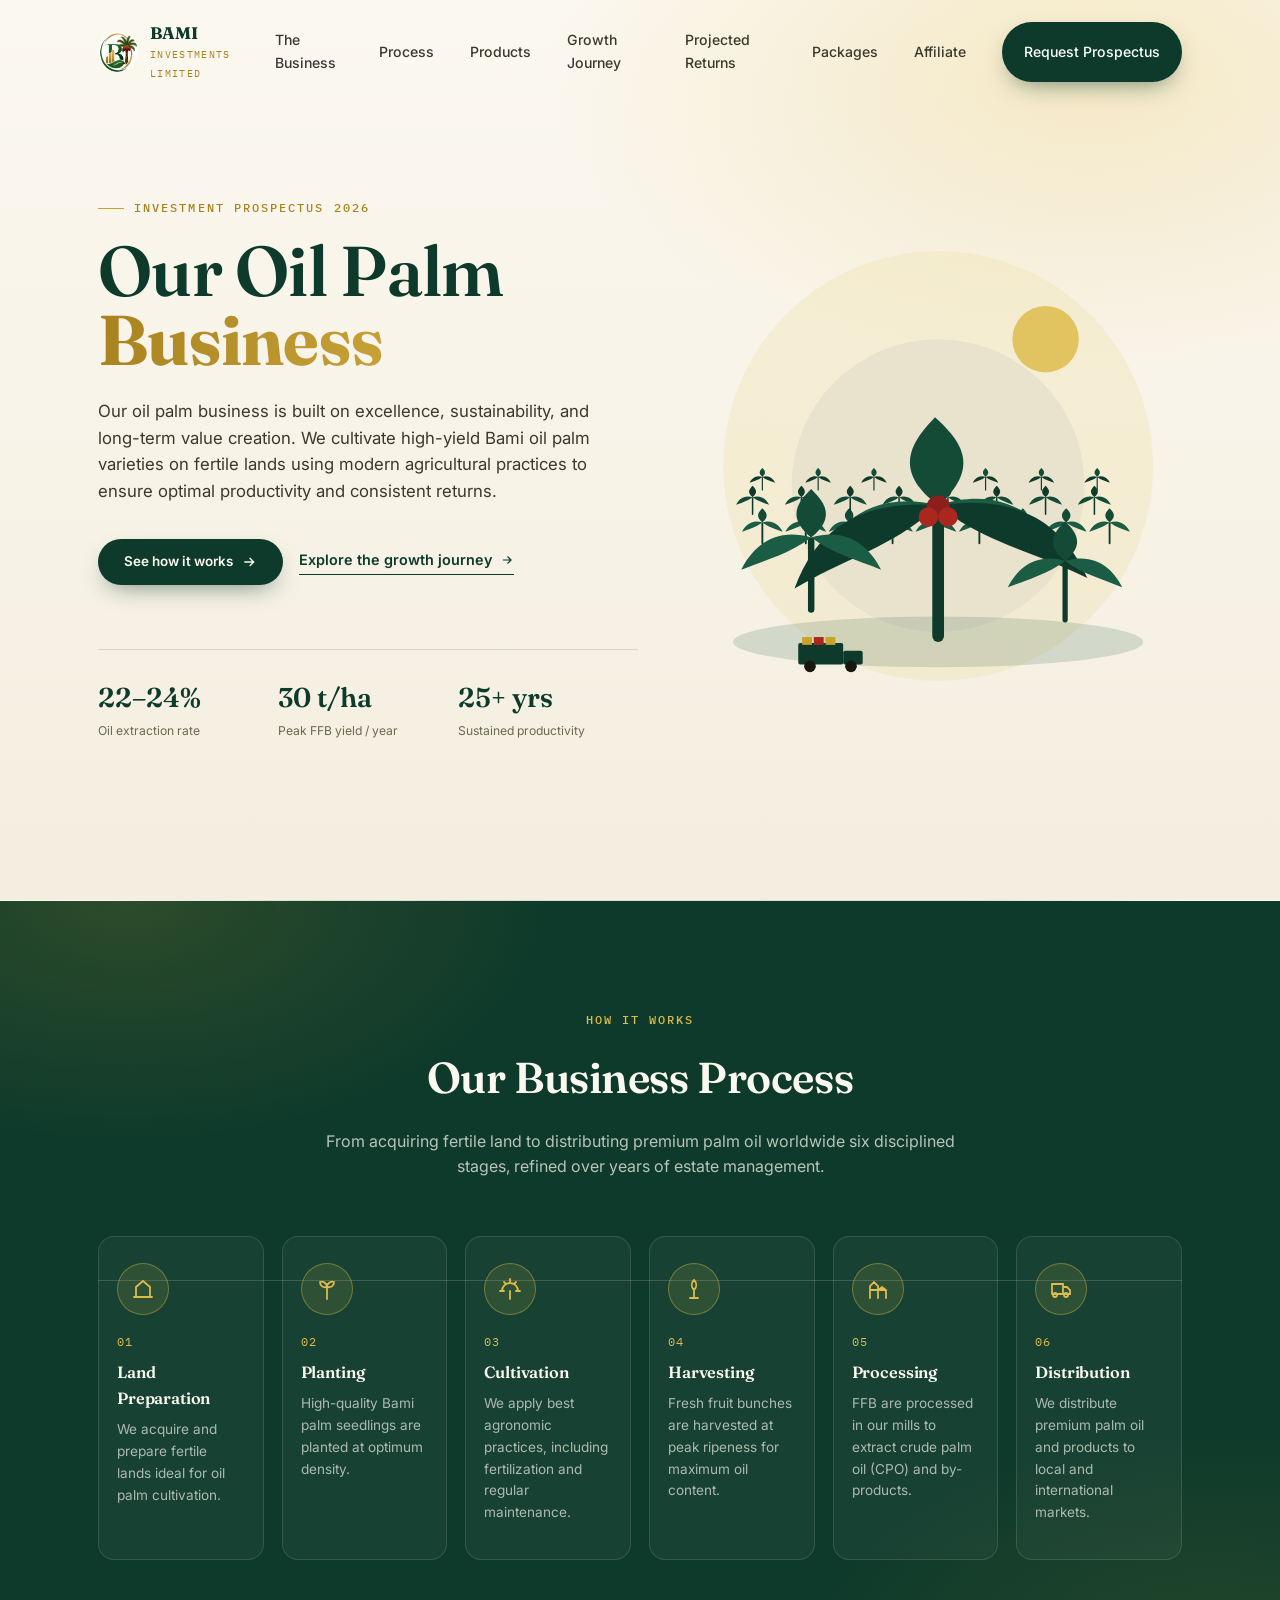
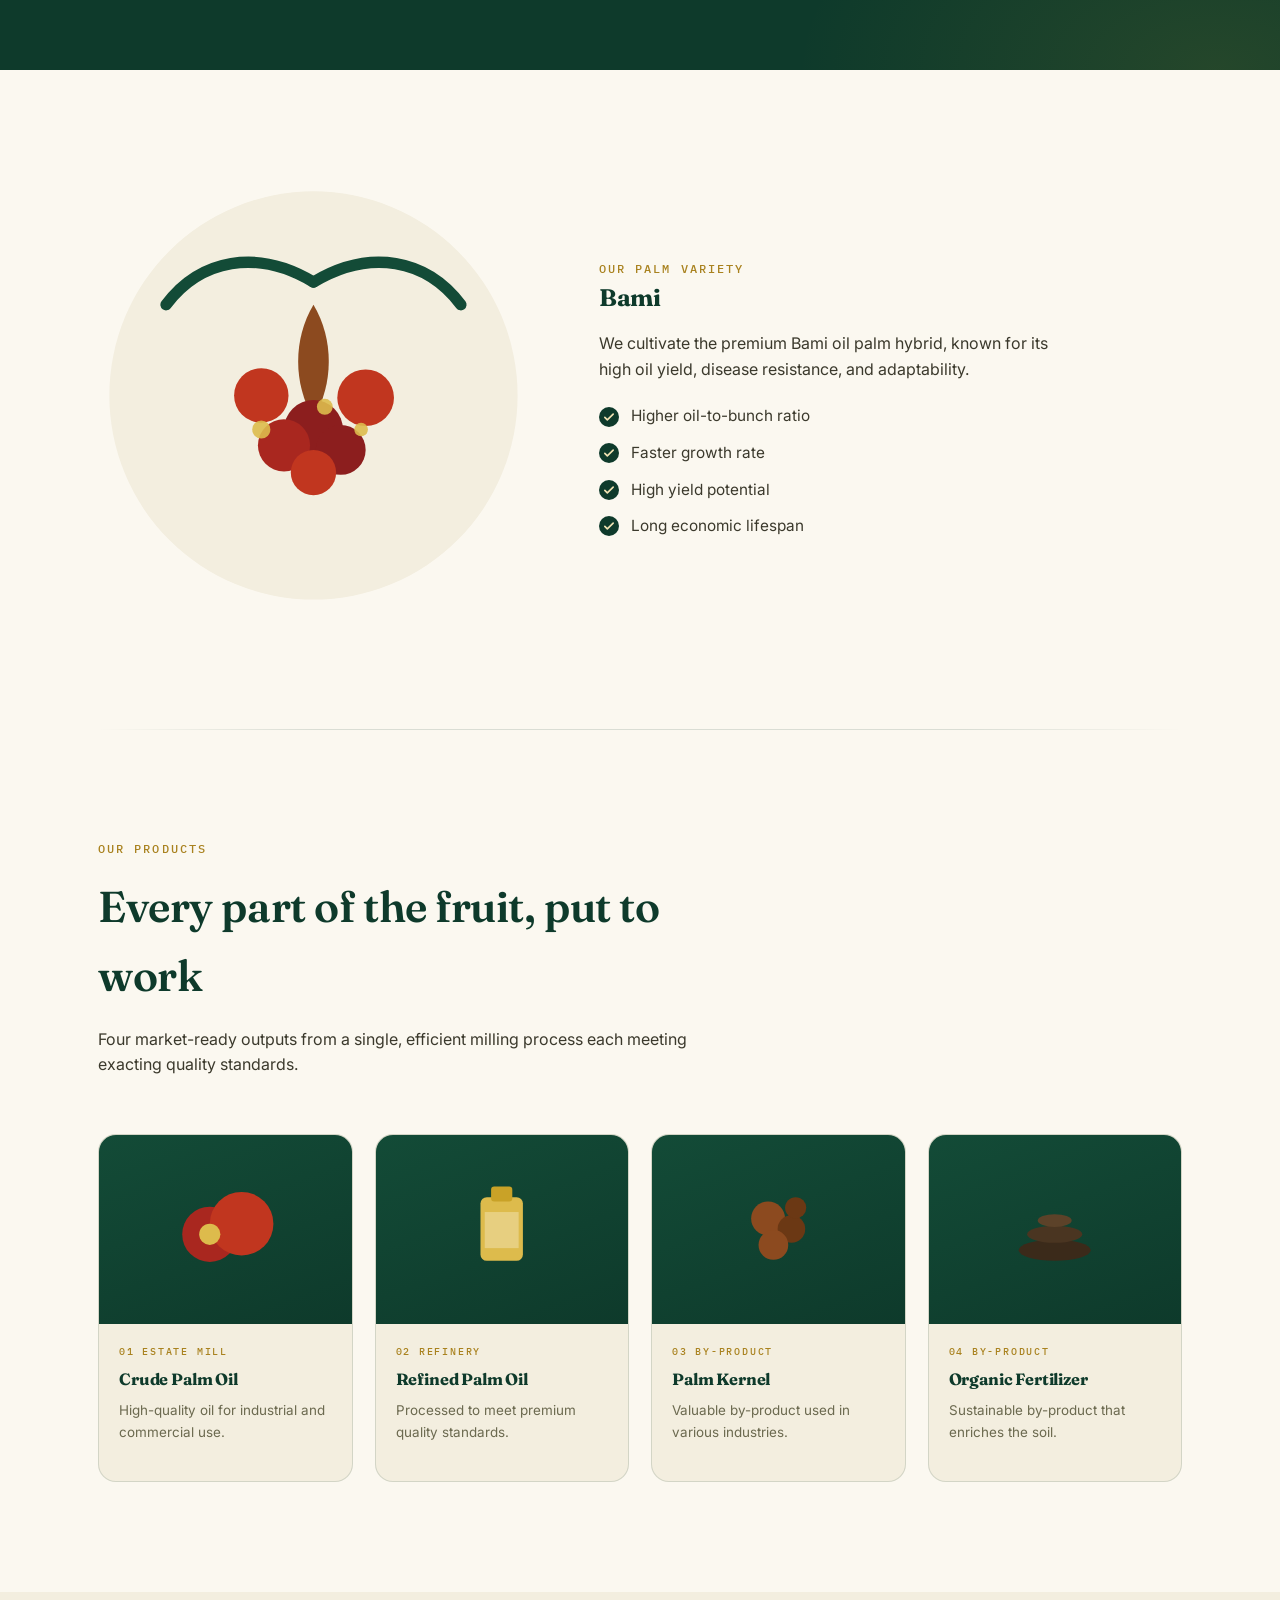
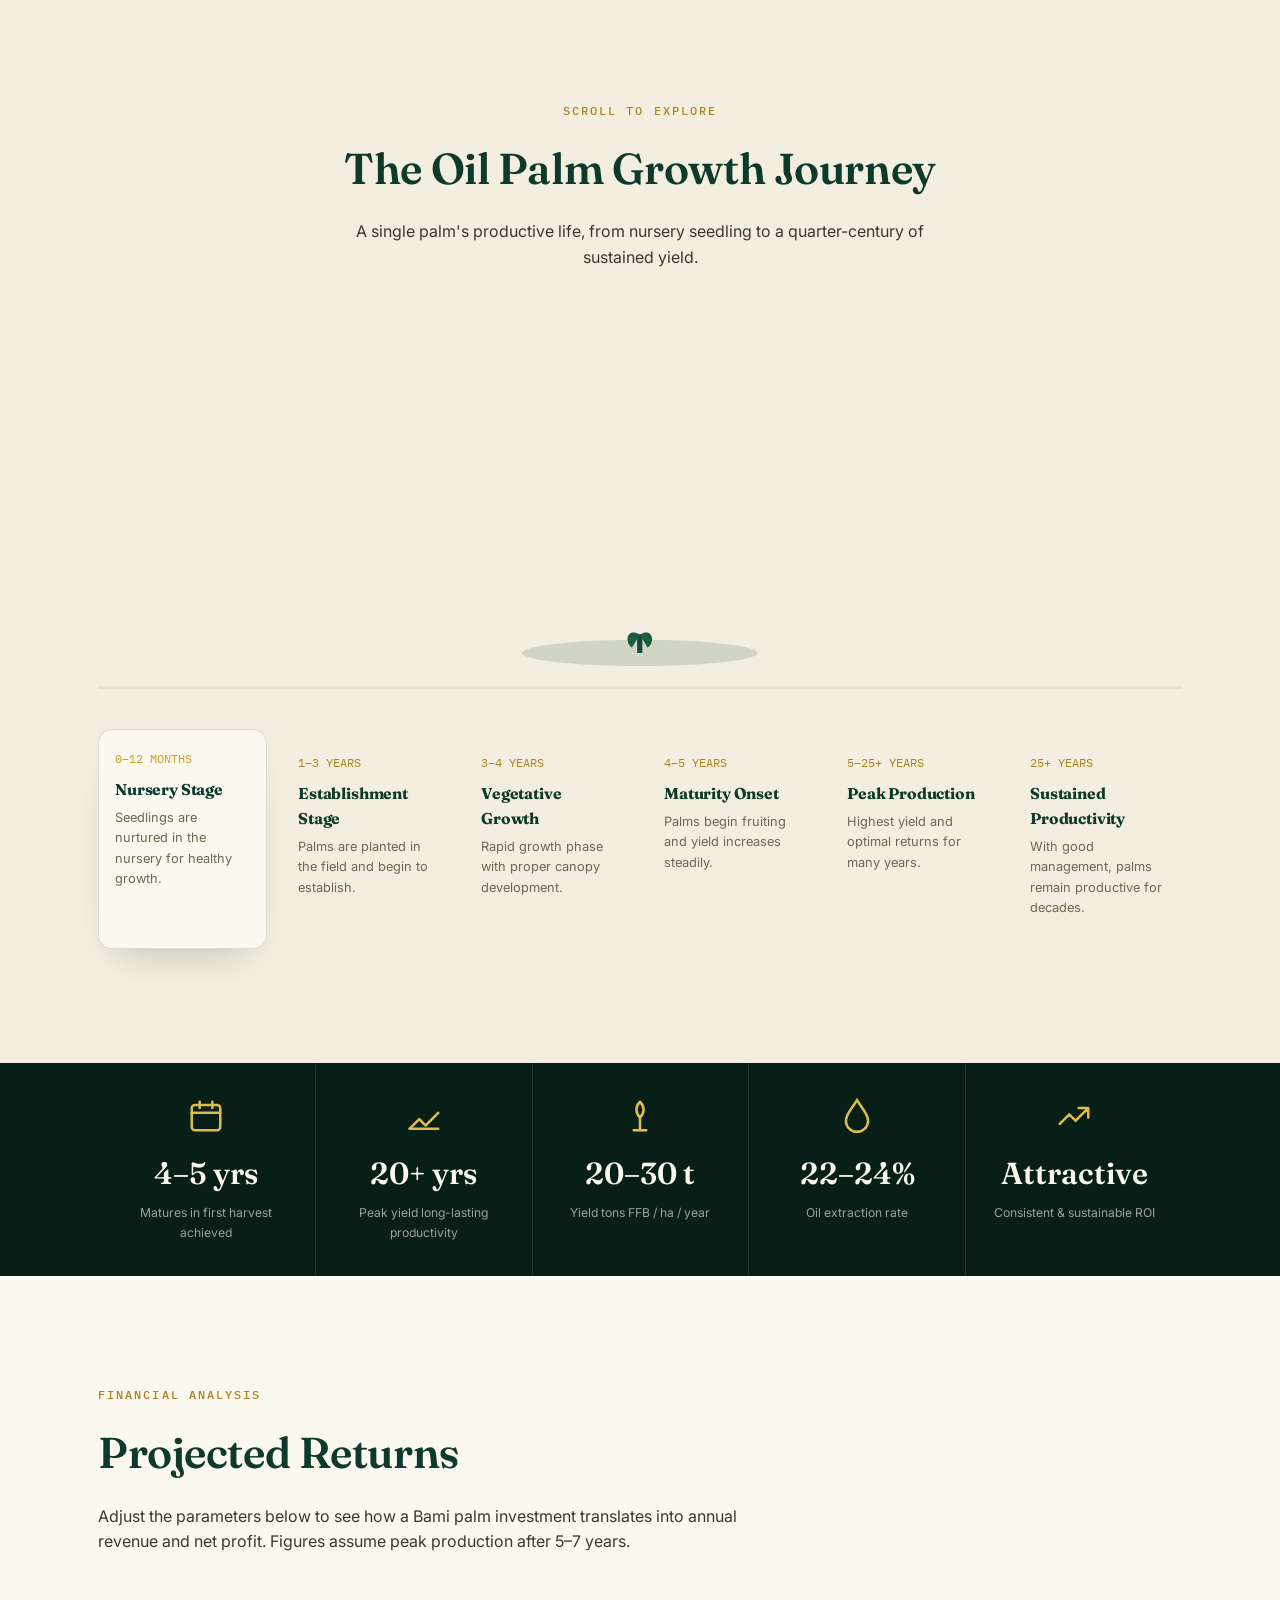
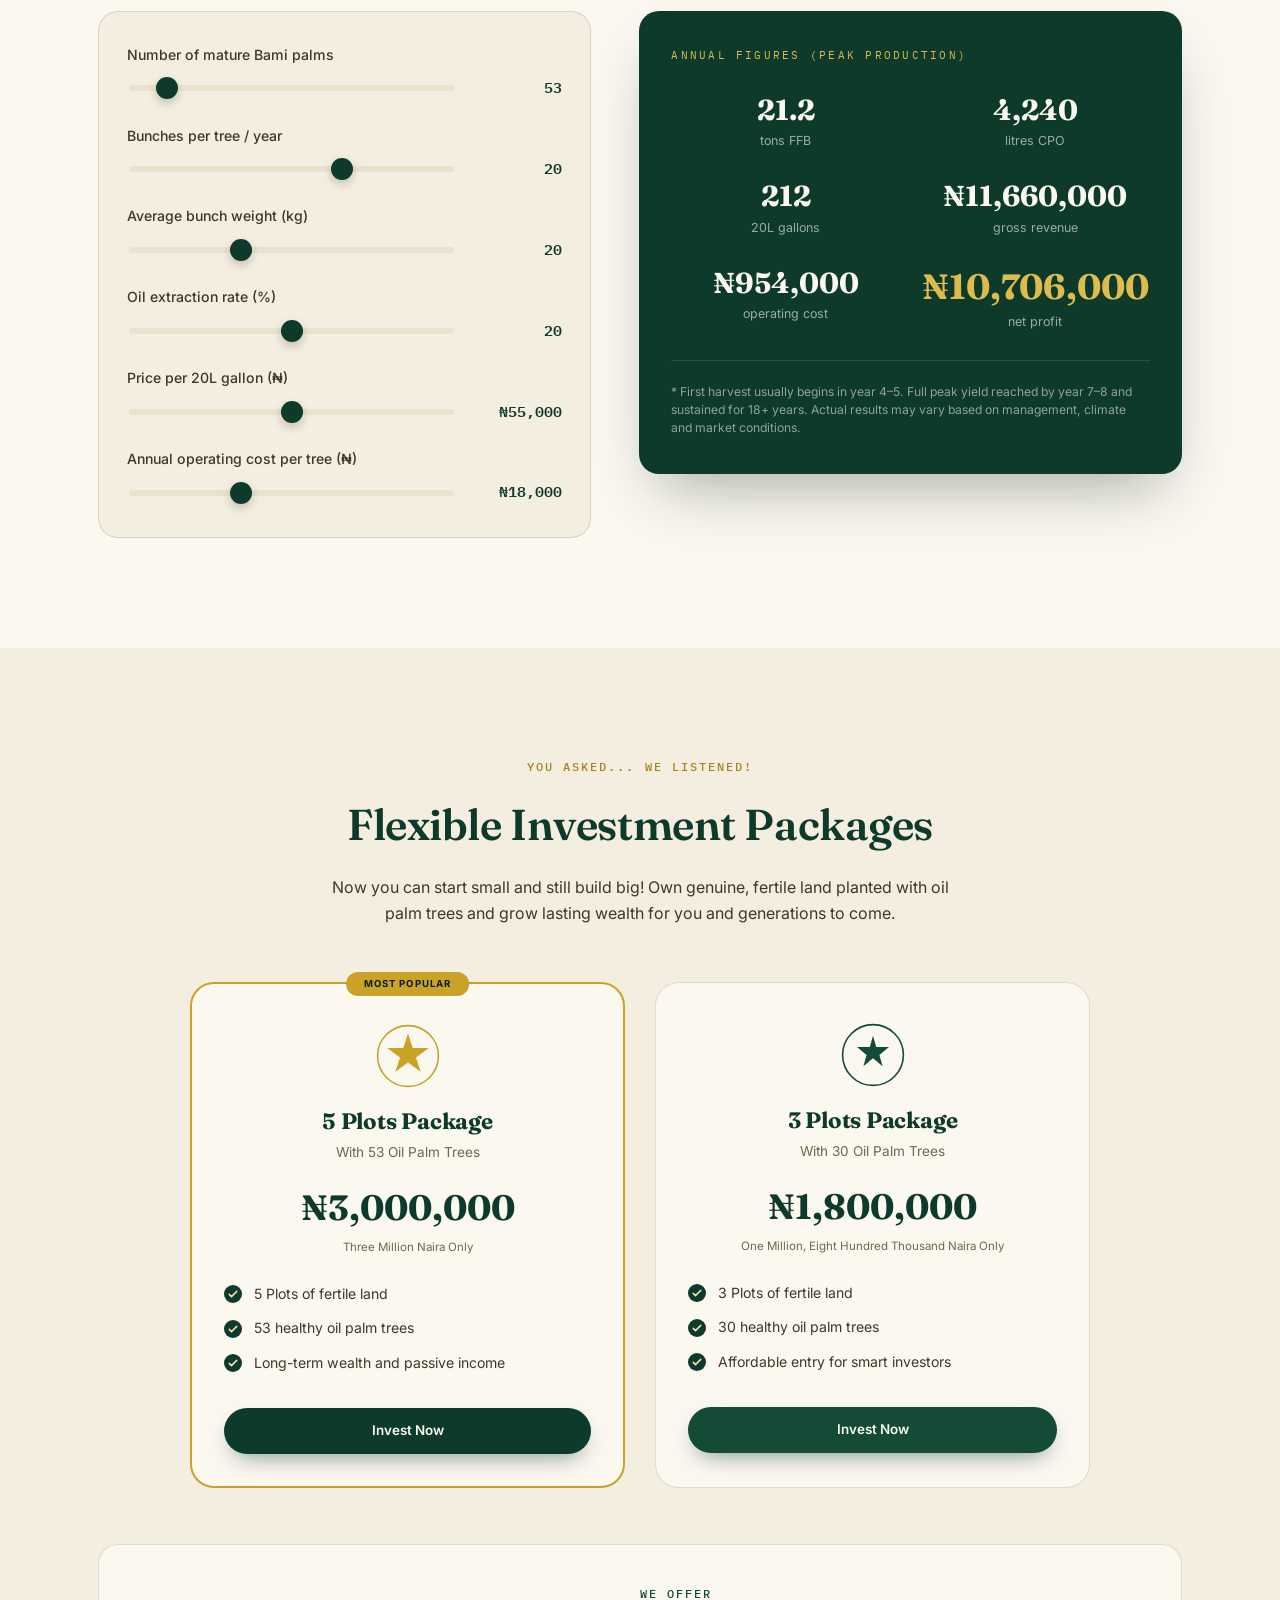
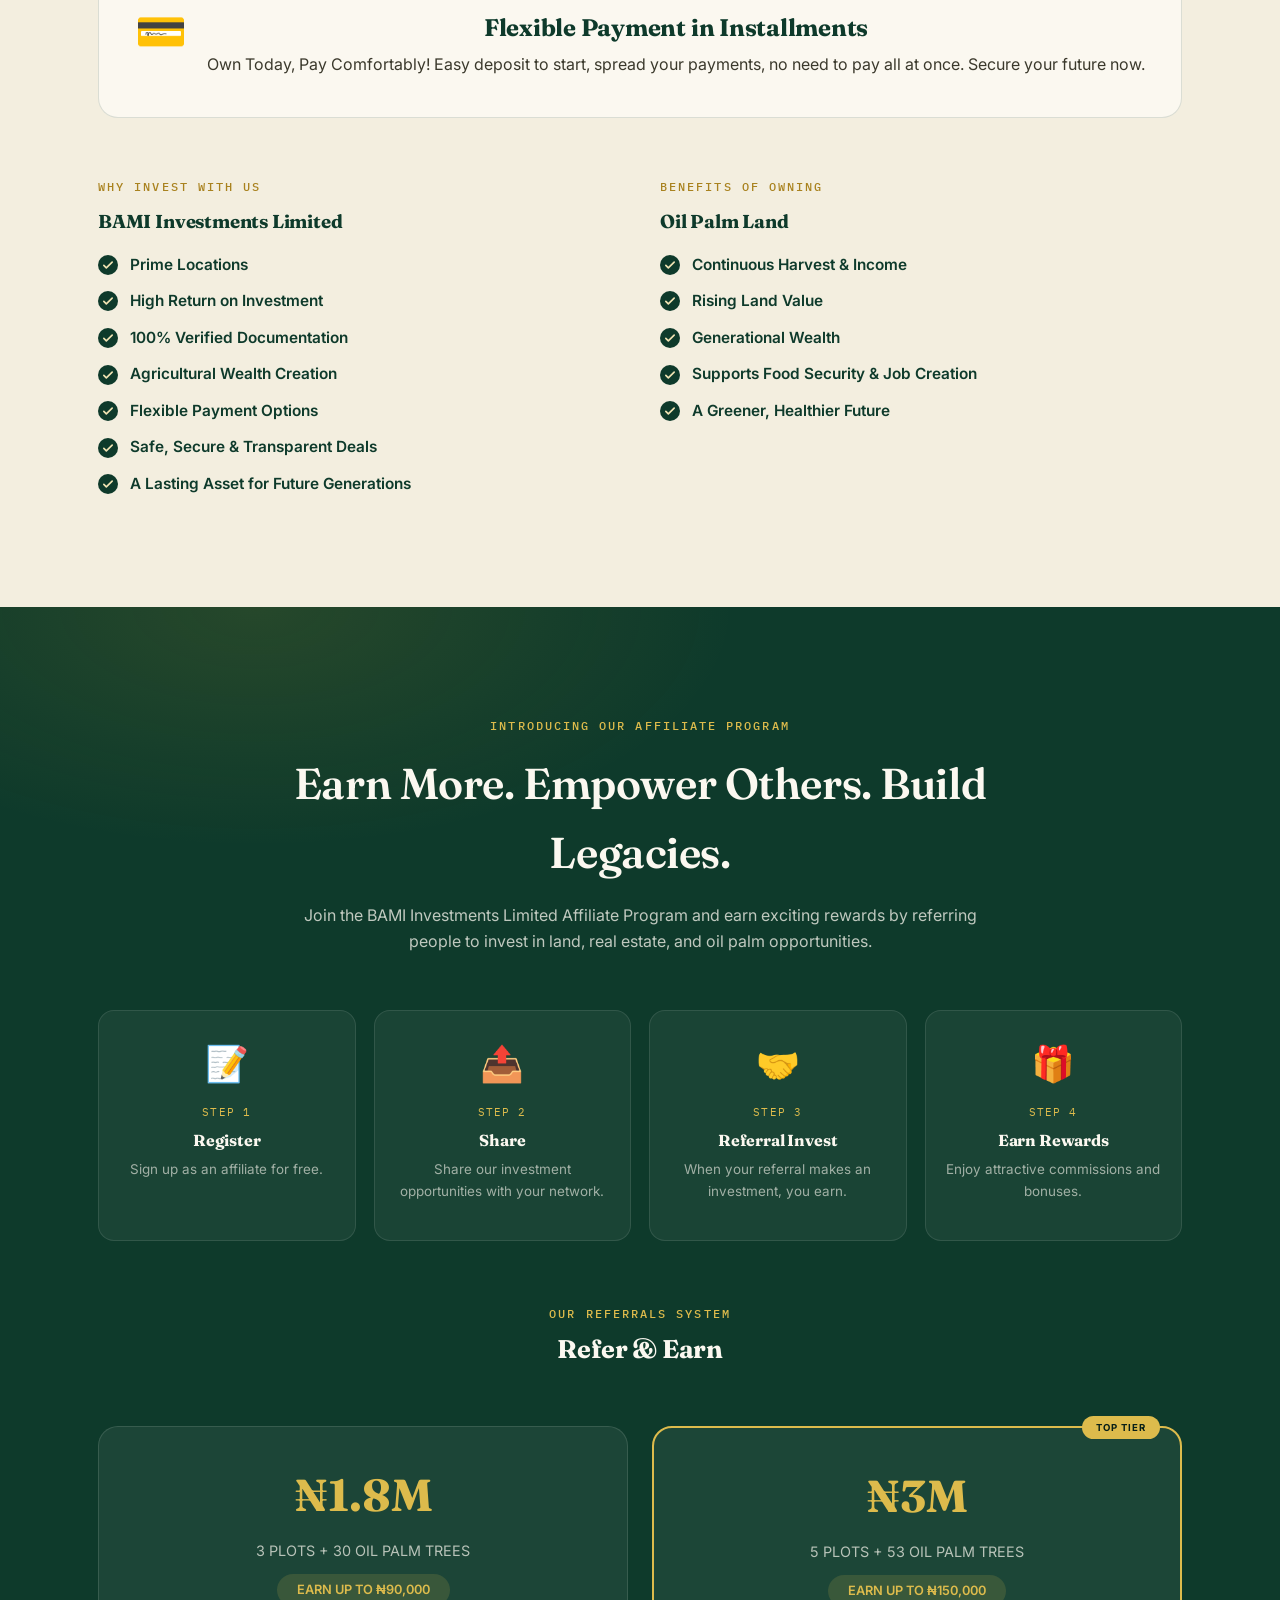
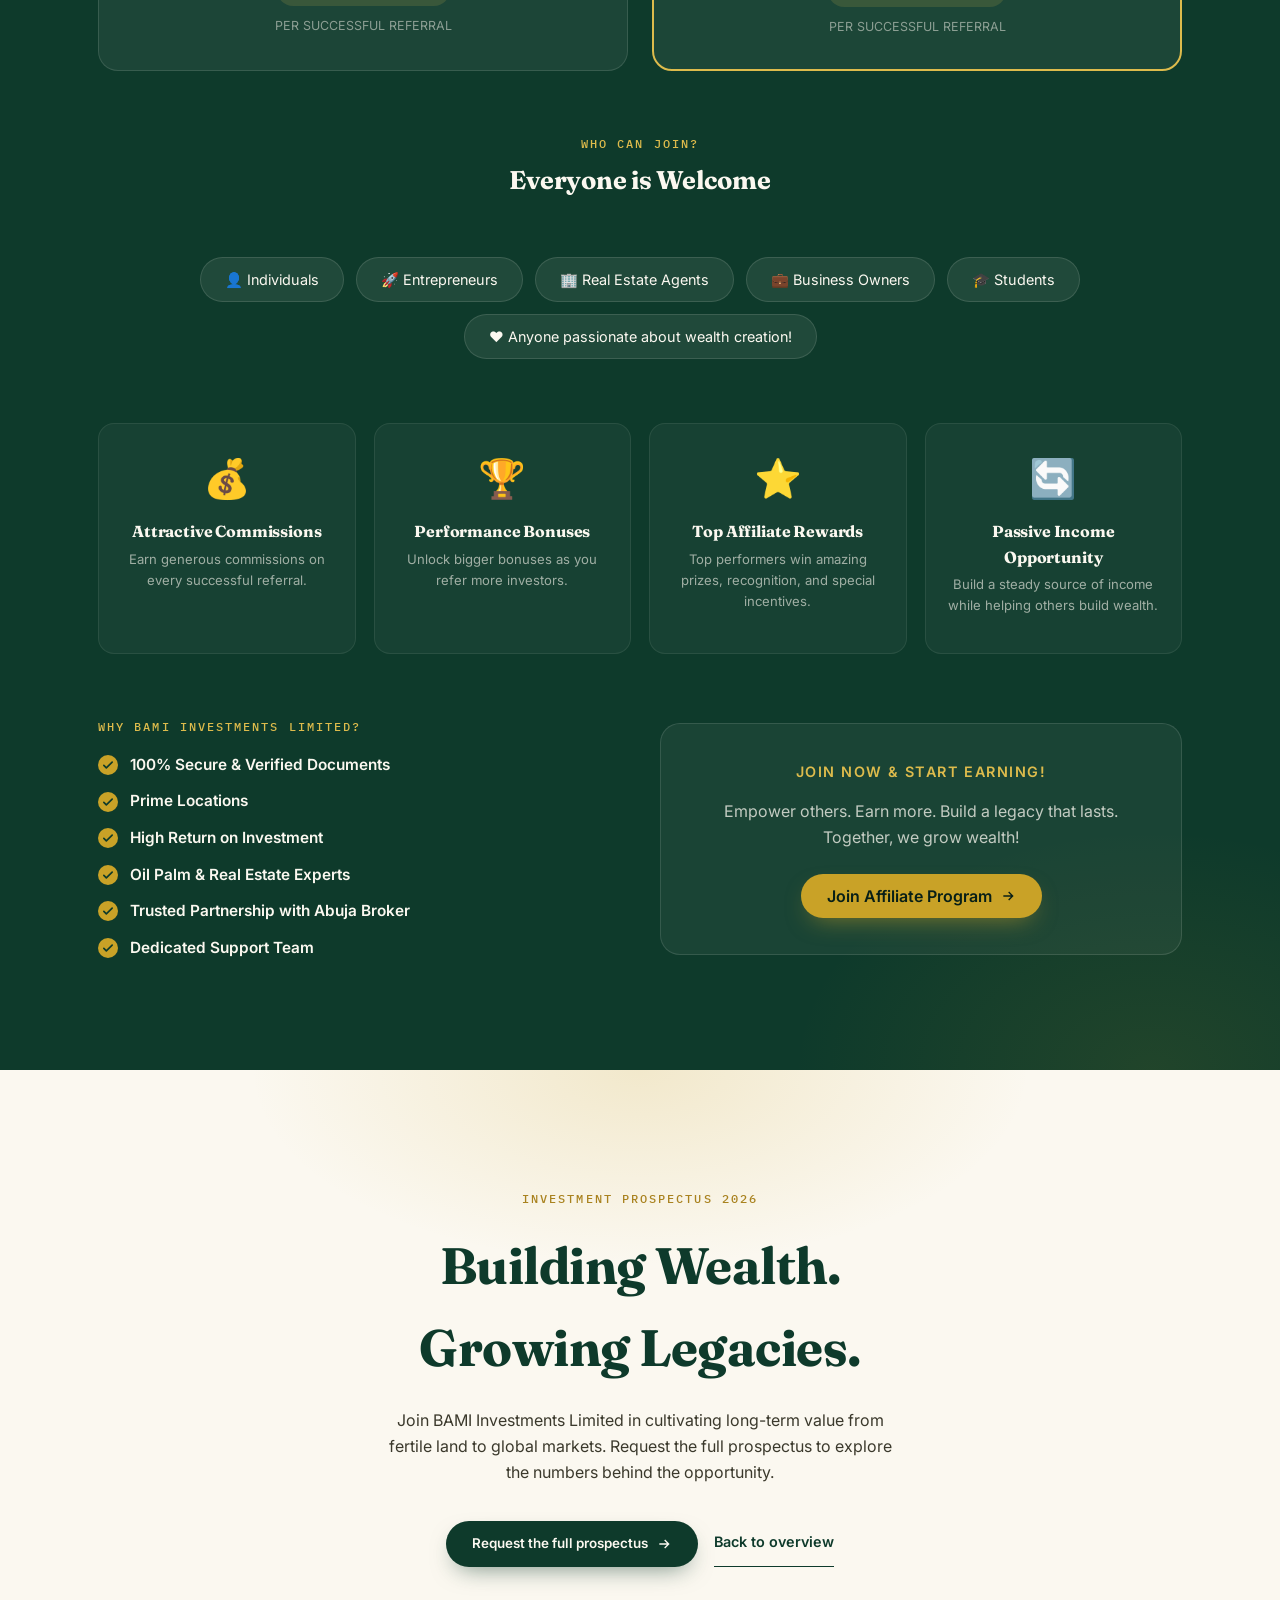
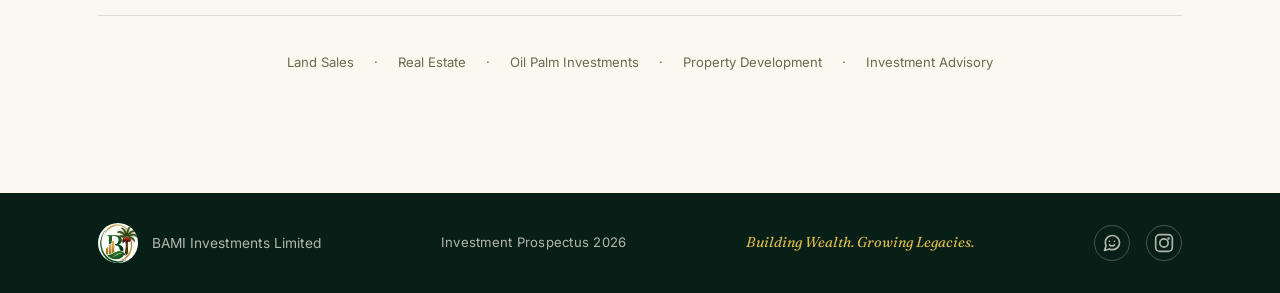
==== commit 959610f1: "made some refactoring" ====
--- a/index.html
+++ b/index.html
@@ -3,10 +3,12 @@
   <head>
     <meta charset="UTF-8" />
     <meta name="viewport" content="width=device-width, initial-scale=1.0" />
-    <title>BAMI Investments Limited &amp; Investment Packages</title>
+    <title>
+      BAMI Investments Limited Affiliate &amp; Investment Packages
+    </title>
     <meta
       name="description"
-      content="BAMI Investments Limited &amp; Flexible Investment Packages for oil palm and real estate."
+      content="BAMI Investments Limited Affiliate Program &amp; Flexible Investment Packages for oil palm and real estate."
     />
     <link rel="preconnect" href="https://fonts.googleapis.com" />
     <link rel="preconnect" href="https://fonts.gstatic.com" crossorigin />
@@ -15,6 +17,157 @@
       rel="stylesheet"
     />
     <link rel="stylesheet" href="css/style.css" />
+
+    <!-- ===== MODAL STYLES ===== -->
+    <style>
+      /* Modal Overlay */
+      .modal-overlay {
+        position: fixed;
+        inset: 0;
+        background: rgba(14, 58, 43, 0.75);
+        backdrop-filter: blur(6px);
+        -webkit-backdrop-filter: blur(6px);
+        z-index: 9999;
+        display: flex;
+        align-items: center;
+        justify-content: center;
+        padding: 20px;
+        opacity: 0;
+        visibility: hidden;
+        transition: opacity 0.3s ease, visibility 0.3s ease;
+      }
+      .modal-overlay.active {
+        opacity: 1;
+        visibility: visible;
+      }
+
+      /* Modal Card */
+      .modal-card {
+        background: #fbf8f0;
+        border-radius: 20px;
+        width: 100%;
+        max-width: 680px;
+        max-height: 90vh;
+        overflow-y: auto;
+        position: relative;
+        box-shadow: 0 24px 64px rgba(0, 0, 0, 0.35);
+        transform: translateY(30px);
+        transition: transform 0.35s cubic-bezier(0.22, 0.61, 0.36, 1);
+      }
+      .modal-overlay.active .modal-card {
+        transform: translateY(0);
+      }
+
+      /* Close Button */
+      .modal-close {
+        position: sticky;
+        top: 12px;
+        float: right;
+        margin-right: 12px;
+        z-index: 10;
+        width: 40px;
+        height: 40px;
+        border-radius: 50%;
+        border: 1px solid #d9d4c7;
+        background: #fbf8f0;
+        cursor: pointer;
+        display: flex;
+        align-items: center;
+        justify-content: center;
+        font-size: 1.2rem;
+        color: #3d3929;
+        transition: all 0.2s ease;
+        line-height: 1;
+      }
+      .modal-close:hover {
+        background: #e9e2cc;
+        border-color: #c9a227;
+      }
+
+      /* Modal Header */
+      .modal-header {
+        padding: 28px 28px 0;
+        text-align: center;
+      }
+      .modal-header .eyebrow {
+        font-family: "IBM Plex Mono", monospace;
+        font-size: 0.7rem;
+        letter-spacing: 0.12em;
+        text-transform: uppercase;
+        color: #0e3a2b;
+      }
+      .modal-header h3 {
+        font-family: "Fraunces", serif;
+        font-size: 1.5rem;
+        color: #0e3a2b;
+        margin: 6px 0 4px;
+      }
+      .modal-header p {
+        color: #5c5540;
+        font-size: 0.88rem;
+        margin: 0;
+      }
+
+      /* Iframe wrapper */
+      .modal-iframe-wrap {
+        padding: 20px 16px 28px;
+        min-height: 580px;
+      }
+      .modal-iframe-wrap iframe {
+        width: 100%;
+        height: 600px;
+        border: 1px solid #e0dbcc;
+        border-radius: 12px;
+        background: #fff;
+      }
+
+      /* Fallback link */
+      .modal-fallback {
+        text-align: center;
+        padding: 0 16px 24px;
+        font-size: 0.82rem;
+        color: #6b634b;
+      }
+      .modal-fallback a {
+        color: #0e3a2b;
+        font-weight: 600;
+        text-decoration: underline;
+      }
+
+      /* Prevent body scroll when modal is open */
+      body.modal-open {
+        overflow: hidden;
+      }
+
+      /* Mobile */
+      @media (max-width: 600px) {
+        .modal-card {
+          max-width: 100%;
+          border-radius: 16px;
+          max-height: 95vh;
+        }
+        .modal-header {
+          padding: 22px 18px 0;
+        }
+        .modal-header h3 {
+          font-size: 1.25rem;
+        }
+        .modal-iframe-wrap {
+          padding: 14px 8px 20px;
+          min-height: 500px;
+        }
+        .modal-iframe-wrap iframe {
+          height: 520px;
+        }
+        .modal-close {
+          width: 34px;
+          height: 34px;
+          font-size: 1rem;
+          margin-right: 8px;
+          top: 8px;
+        }
+      }
+    </style>
   </head>
   <body>
     <header id="siteHeader">
@@ -1045,8 +1198,9 @@
                   Flexible Payment in Installments
                 </h3>
                 <p style="color: var(--ink-700); margin: 0">
-                  Own Today, Pay Comfortably! Easy deposit to start, spread your
-                  payments, no need to pay all at once. Secure your future now.
+                  Own Today, Pay Comfortably! Easy deposit to start, spread
+                  your payments, no need to pay all at once. Secure your future
+                  now.
                 </p>
               </div>
             </div>
@@ -1076,7 +1230,9 @@
                       stroke-linecap="round"
                       stroke-linejoin="round"
                     /></svg
-                  ><span><strong>Prime Locations</strong></span>
+                  ><span
+                    ><strong>Prime Locations</strong></span
+                  >
                 </li>
                 <li>
                   <svg viewBox="0 0 24 24" fill="none">
@@ -1907,6 +2063,9 @@
                 Empower others. Earn more. Build a legacy that lasts. Together,
                 we grow wealth!
               </p>
+              <!-- QR placeholder -->
+
+              <!-- UPDATED: Join Affiliate Program button now triggers the modal -->
               <button
                 id="joinAffiliateBtn"
                 class="cta-btn"
@@ -1968,6 +2127,7 @@
             ></a>
             <a href="#business" class="ghost-link">Back to overview</a>
           </div>
+          <!-- Contact & Services -->
           <div
             style="
               margin-top: 48px;
@@ -2074,10 +2234,64 @@
               />
             </svg>
           </a>
+          <!-- <a
+            href="https://facebook.com/bamiinvestments"
+            aria-label="Facebook"
+            class="social-icon"
+            target="_blank"
+            rel="noopener noreferrer"
+          >
+            <svg
+              width="20"
+              height="20"
+              viewBox="0 0 24 24"
+              fill="none"
+              stroke="currentColor"
+              stroke-width="2"
+              stroke-linecap="round"
+              stroke-linejoin="round"
+            >
+              <path
+                d="M18 2h-3a5 5 0 0 0-5 5v3H7v4h3v8h4v-8h3l1-4h-4V7a1 1 0 0 1 1-1h3z"
+              />
+            </svg>
+          </a> -->
         </div>
       </div>
     </footer>
 
+    <!-- ===== GOOGLE FORM MODAL FOR AFFILIATE PROGRAM ===== -->
+    <!--
+      ============================================================
+      IMPORTANT — HOW TO SET UP YOUR GOOGLE FORM:
+      ============================================================
+      1. Go to https://forms.google.com and create a new form.
+      2. Add the following questions (recommended):
+
+         a) Full Name (Short answer — REQUIRED)
+         b) Email Address (Short answer — REQUIRED)
+         c) Phone / WhatsApp Number (Short answer — REQUIRED)
+         d) Country / State of Residence (Short answer — REQUIRED)
+         e) Occupation (Short answer)
+         f) How did you hear about BAMI Investments?
+            (Multiple choice: Social Media, Friend/Family,
+             WhatsApp Group, Google Search, Event, Other)
+         g) Do you have previous affiliate / referral marketing
+            experience? (Multiple choice: Yes / No)
+         h) If yes, briefly describe your experience (Paragraph)
+         i) Why do you want to join the BAMI Affiliate Program?
+            (Paragraph)
+         j) Were you referred by an existing affiliate? If yes,
+            please enter their referral code or name (Short answer)
+         k) I agree to the affiliate program terms and conditions
+            (Checkbox — REQUIRED)
+
+      3. Once your form is ready, click "Send" → "Embed" →
+         copy the iframe src URL.
+      4. Replace the placeholder URL below with your actual
+         Google Form embed URL.
+      ============================================================
+    -->
     <div class="modal-overlay" id="affiliateModal" aria-hidden="true">
       <div class="modal-card">
         <button
@@ -2096,15 +2310,18 @@
           </p>
         </div>
         <div class="modal-iframe-wrap">
+          <!--
+            =============================================
+            REPLACE THE src URL BELOW with your actual
+            Google Form embed link.
+            Example:
+            src="https://docs.google.com/forms/d/e/YOUR_FORM_ID/viewform?embedded=true"
+            =============================================
+          -->
           <iframe
-            src="https://docs.google.com/forms/d/e/1FAIpQLScbDg49zDYvJpraHzL9lteZCeD2xjdb9NwfiTwnUVtoHjaLEA/viewform?embedded=true"
-            width="100%"
-            height="100%"
-            frameborder="0"
-            marginheight="0"
-            marginwidth="0"
-            title="Affiliate Program Registration Form"
-            loading="lazy"
+            src="https://docs.google.com/forms/d/e/YOUR_FORM_ID/viewform?embedded=true"
+            title="BAMI Affiliate Program Registration Form"
+            allowfullscreen
           >
             Loading…
           </iframe>
@@ -2112,7 +2329,7 @@
         <div class="modal-fallback">
           If the form doesn&rsquo;t load,
           <a
-            href="https://docs.google.com/forms/d/e/1FAIpQLScbDg49zDYvJpraHzL9lteZCeD2xjdb9NwfiTwnUVtoHjaLEA/viewform?usp=publish-editor"
+            href="https://docs.google.com/forms/d/e/YOUR_FORM_ID/viewform"
             target="_blank"
             rel="noopener noreferrer"
             >click here to open it in a new tab</a
@@ -2134,38 +2351,56 @@
 
     <script src="js/main.js"></script>
 
+    <!-- ===== MODAL JAVASCRIPT ===== -->
     <script>
       (function () {
-        var modal = document.getElementById("affiliateModal");
-        var openBtn = document.getElementById("joinAffiliateBtn");
-        var closeBtn = document.getElementById("modalClose");
-
+        const modal = document.getElementById("affiliateModal");
+        const openBtn = document.getElementById("joinAffiliateBtn");
+        const closeBtn = document.getElementById("modalClose");
+
+        // Open modal
         function openModal(e) {
           e.preventDefault();
           modal.classList.add("active");
           modal.setAttribute("aria-hidden", "false");
           document.body.classList.add("modal-open");
+          // Focus the close button for accessibility
           setTimeout(function () {
             closeBtn.focus();
           }, 100);
         }
 
+        // Close modal
         function closeModal() {
           modal.classList.remove("active");
           modal.setAttribute("aria-hidden", "true");
           document.body.classList.remove("modal-open");
+          // Return focus to the button that opened the modal
           openBtn.focus();
         }
 
-        if (openBtn) openBtn.addEventListener("click", openModal);
-        if (closeBtn) closeBtn.addEventListener("click", closeModal);
-
+        // Bind events
+        if (openBtn) {
+          openBtn.addEventListener("click", openModal);
+        }
+
+        if (closeBtn) {
+          closeBtn.addEventListener("click", closeModal);
+        }
+
+        // Close when clicking outside the modal card (on the overlay)
         modal.addEventListener("click", function (e) {
-          if (e.target === modal) closeModal();
+          if (e.target === modal) {
+            closeModal();
+          }
         });
 
+        // Close with ESC key
         document.addEventListener("keydown", function (e) {
-          if (e.key === "Escape" && modal.classList.contains("active")) {
+          if (
+            e.key === "Escape" &&
+            modal.classList.contains("active")
+          ) {
             closeModal();
           }
         });
--- a/css/style.css
+++ b/css/style.css
@@ -1,6 +1,3 @@
-/* ==========================================================================
-   Design tokens
-   ========================================================================== */
 :root {
   --forest-950: #081f17;
   --forest-800: #0e3a2b;
@@ -19,24 +16,8 @@
   --line: rgba(14, 58, 43, 0.14);
   --shadow-lg: 0 30px 60px -20px rgba(8, 31, 23, 0.35);
   --ease: cubic-bezier(0.22, 1, 0.36, 1);
-
-  /* Fluid spacing scale — reused across sections so gaps stay proportional
-     from 320px up to 1920px+ instead of jumping at each breakpoint. */
-  --space-3xs: clamp(4px, 0.6vw, 8px);
-  --space-2xs: clamp(6px, 1vw, 12px);
-  --space-xs: clamp(10px, 1.4vw, 18px);
-  --space-sm: clamp(14px, 1.8vw, 24px);
-  --space-md: clamp(20px, 2.6vw, 36px);
-  --space-lg: clamp(28px, 4vw, 56px);
-  --space-xl: clamp(40px, 6vh, 110px);
-
-  /* Minimum comfortable touch target */
-  --tap-min: 44px;
-}
-
-/* ==========================================================================
-   Reset / base
-   ========================================================================== */
+}
+
 *,
 *::before,
 *::after {
@@ -44,10 +25,21 @@
 }
 html {
   scroll-behavior: smooth;
-  overflow-x: hidden;
-  -webkit-text-size-adjust: 100%;
-  text-size-adjust: 100%;
-}
+}
+@media (prefers-reduced-motion: reduce) {
+  html {
+    scroll-behavior: auto;
+  }
+  *,
+  *::before,
+  *::after {
+    animation-duration: 0.01ms !important;
+    animation-iteration-count: 1 !important;
+    transition-duration: 0.01ms !important;
+    scroll-behavior: auto !important;
+  }
+}
+
 body {
   margin: 0;
   background: var(--cream-50);
@@ -55,36 +47,10 @@
   font-family: "Inter", sans-serif;
   line-height: 1.6;
   -webkit-font-smoothing: antialiased;
-  text-rendering: optimizeLegibility;
   overflow-x: hidden;
-  width: 100%;
-  min-width: 320px;
-  -webkit-tap-highlight-color: transparent;
-}
-
-/* Any media element is capped to its container — prevents the classic
-   "one oversized image blows out the layout" horizontal-scroll bug. */
-img,
-svg,
-video,
-iframe,
-canvas {
-  max-width: 100%;
-  height: auto;
-  display: block;
-}
-
-/* Long, unbroken strings (long links, numbers, emails) can't force
-   horizontal scroll on narrow phones. */
-h1, h2, h3, h4, p, a, span, li {
-  overflow-wrap: break-word;
-  word-break: break-word;
-}
-
-/* Every grid container gets min-width:0 by default behavior issues fixed
-   locally on each grid below (min-width: 0 on grid/flex children). */
-
-/* --- Modal --- */
+}
+
+/* Modal Overlay */
 .modal-overlay {
   position: fixed;
   inset: 0;
@@ -95,7 +61,7 @@
   display: flex;
   align-items: center;
   justify-content: center;
-  padding: clamp(12px, 3vw, 30px);
+  padding: 20px;
   opacity: 0;
   visibility: hidden;
   transition:
@@ -106,137 +72,176 @@
   opacity: 1;
   visibility: visible;
 }
+
+/* Modal Card */
 .modal-card {
-  background: var(--cream-50);
-  border-radius: clamp(14px, 2vw, 20px);
+  background: #fbf8f0;
+  border-radius: 20px;
   width: 100%;
   max-width: 680px;
-  max-height: min(95vh, 95dvh);
-  display: flex;
-  flex-direction: column;
+  max-height: 90vh;
+  overflow-y: auto;
   position: relative;
   box-shadow: 0 24px 64px rgba(0, 0, 0, 0.35);
   transform: translateY(30px);
   transition: transform 0.35s cubic-bezier(0.22, 0.61, 0.36, 1);
-  overflow: hidden;
 }
 .modal-overlay.active .modal-card {
   transform: translateY(0);
 }
+
+/* Close Button */
 .modal-close {
   position: sticky;
-  top: 8px;
-  right: 8px;
+  top: 12px;
   float: right;
+  margin-right: 12px;
   z-index: 10;
-  width: clamp(40px, 4vw, 44px);
-  height: clamp(40px, 4vw, 44px);
+  width: 40px;
+  height: 40px;
   border-radius: 50%;
   border: 1px solid #d9d4c7;
-  background: var(--cream-50);
+  background: #fbf8f0;
   cursor: pointer;
   display: flex;
   align-items: center;
   justify-content: center;
-  font-size: clamp(1rem, 1.2vw, 1.3rem);
+  font-size: 1.2rem;
   color: #3d3929;
   transition: all 0.2s ease;
   line-height: 1;
-  flex-shrink: 0;
-  margin: 8px 8px 0 0;
 }
 .modal-close:hover {
-  background: var(--cream-200);
-  border-color: var(--gold-500);
-}
+  background: #e9e2cc;
+  border-color: #c9a227;
+}
+
+/* Modal Header */
 .modal-header {
-  padding: clamp(16px, 2vw, 28px) clamp(14px, 2.5vw, 28px) 0;
+  padding: 28px 28px 0;
   text-align: center;
-  flex-shrink: 0;
 }
 .modal-header .eyebrow {
   font-family: "IBM Plex Mono", monospace;
-  font-size: clamp(0.6rem, 0.8vw, 0.75rem);
+  font-size: 0.7rem;
   letter-spacing: 0.12em;
   text-transform: uppercase;
-  color: var(--forest-800);
+  color: #0e3a2b;
 }
 .modal-header h3 {
   font-family: "Fraunces", serif;
-  font-size: clamp(1rem, 1.5vw, 1.5rem);
-  color: var(--forest-800);
+  font-size: 1.5rem;
+  color: #0e3a2b;
   margin: 6px 0 4px;
 }
 .modal-header p {
   color: #5c5540;
-  font-size: clamp(0.78rem, 0.9vw, 0.95rem);
+  font-size: 0.88rem;
   margin: 0;
 }
+
+/* Iframe wrapper */
 .modal-iframe-wrap {
-  flex: 1 1 auto;
-  min-height: 280px;
-  height: min(60vh, 60dvh);
-  max-height: 620px;
-  padding: clamp(10px, 1.5vw, 20px) clamp(6px, 1.5vw, 16px) clamp(14px, 2vw, 28px);
-  position: relative;
+  padding: 20px 16px 28px;
+  min-height: 580px;
 }
 .modal-iframe-wrap iframe {
   width: 100%;
-  height: 100%;
+  height: 600px;
   border: 1px solid #e0dbcc;
-  border-radius: clamp(8px, 1vw, 14px);
+  border-radius: 12px;
   background: #fff;
 }
+
+/* Fallback link */
 .modal-fallback {
   text-align: center;
-  padding: 0 clamp(12px, 2vw, 24px) clamp(16px, 2vw, 28px);
-  font-size: clamp(0.7rem, 0.8vw, 0.85rem);
+  padding: 0 16px 24px;
+  font-size: 0.82rem;
   color: #6b634b;
-  flex-shrink: 0;
 }
 .modal-fallback a {
-  color: var(--forest-800);
+  color: #0e3a2b;
   font-weight: 600;
   text-decoration: underline;
 }
+
+/* Prevent body scroll when modal is open */
 body.modal-open {
   overflow: hidden;
 }
 
-/* --- Typography --- */
-h1, h2, h3, h4 {
+/* Mobile */
+@media (max-width: 600px) {
+  .modal-card {
+    max-width: 100%;
+    border-radius: 16px;
+    max-height: 95vh;
+  }
+  .modal-header {
+    padding: 22px 18px 0;
+  }
+  .modal-header h3 {
+    font-size: 1.25rem;
+  }
+  .modal-iframe-wrap {
+    padding: 14px 8px 20px;
+    min-height: 500px;
+  }
+  .modal-iframe-wrap iframe {
+    height: 520px;
+  }
+  .modal-close {
+    width: 34px;
+    height: 34px;
+    font-size: 1rem;
+    margin-right: 8px;
+    top: 8px;
+  }
+}
+
+h1,
+h2,
+h3,
+h4 {
   font-family: "Fraunces", serif;
   margin: 0;
   letter-spacing: -0.01em;
   color: var(--forest-800);
 }
+
 .eyebrow {
   font-family: "IBM Plex Mono", monospace;
   text-transform: uppercase;
   letter-spacing: 0.18em;
-  font-size: clamp(0.6rem, 0.8vw, 0.75rem);
+  font-size: 0.72rem;
   font-weight: 500;
   color: var(--gold-600);
 }
+
 a {
   color: inherit;
-  text-decoration: none;
+}
+img {
+  max-width: 100%;
+  display: block;
 }
 .container {
   width: 100%;
   max-width: 1180px;
   margin: 0 auto;
-  padding: 0 clamp(16px, 3.5vw, 48px);
+  padding: 0 clamp(20px, 5vw, 48px);
 }
 section {
   position: relative;
 }
+
 ::selection {
   background: var(--gold-400);
   color: var(--forest-950);
 }
 
-/* --- Scroll reveal --- */
+/* ---------- Scroll reveal ---------- */
 .reveal {
   opacity: 0;
   transform: translateY(28px);
@@ -248,37 +253,33 @@
   opacity: 1;
   transform: translateY(0);
 }
-.stagger .reveal:nth-child(1) { transition-delay: 0.02s; }
-.stagger .reveal:nth-child(2) { transition-delay: 0.1s; }
-.stagger .reveal:nth-child(3) { transition-delay: 0.18s; }
-.stagger .reveal:nth-child(4) { transition-delay: 0.26s; }
-.stagger .reveal:nth-child(5) { transition-delay: 0.34s; }
-.stagger .reveal:nth-child(6) { transition-delay: 0.42s; }
-
-@media (prefers-reduced-motion: reduce) {
-  .reveal,
-  .hero h1 .line2,
-  .brand-mark,
-  .proc-card,
-  .product-card,
-  .package-card {
-    transition: none !important;
-    animation: none !important;
-  }
-  .reveal {
-    opacity: 1;
-    transform: none;
-  }
-}
-
-/* --- Header --- */
+.stagger .reveal:nth-child(1) {
+  transition-delay: 0.02s;
+}
+.stagger .reveal:nth-child(2) {
+  transition-delay: 0.1s;
+}
+.stagger .reveal:nth-child(3) {
+  transition-delay: 0.18s;
+}
+.stagger .reveal:nth-child(4) {
+  transition-delay: 0.26s;
+}
+.stagger .reveal:nth-child(5) {
+  transition-delay: 0.34s;
+}
+.stagger .reveal:nth-child(6) {
+  transition-delay: 0.42s;
+}
+
+/* ---------- Header ---------- */
 header {
   position: fixed;
   top: 0;
   left: 0;
   right: 0;
   z-index: 100;
-  padding: var(--space-xs) 0;
+  padding: 22px 0;
   transition:
     padding 0.4s var(--ease),
     background-color 0.4s var(--ease),
@@ -288,13 +289,11 @@
   display: flex;
   align-items: center;
   justify-content: space-between;
-  gap: var(--space-2xs);
 }
 header.scrolled {
-  padding: clamp(8px, 1.2vw, 14px) 0;
+  padding: 12px 0;
   background: rgba(251, 248, 240, 0.86);
   backdrop-filter: blur(14px);
-  -webkit-backdrop-filter: blur(14px);
   box-shadow:
     0 1px 0 var(--line),
     0 20px 40px -30px rgba(8, 31, 23, 0.3);
@@ -302,108 +301,51 @@
 .brand {
   display: flex;
   align-items: center;
-  gap: clamp(6px, 1.2vw, 12px);
+  gap: 12px;
   text-decoration: none;
-  flex-shrink: 1;
-  min-width: 0;
 }
 .brand-mark {
-  width: clamp(30px, 4vw, 44px);
-  height: clamp(30px, 4vw, 44px);
+  width: 40px;
+  height: 40px;
   flex-shrink: 0;
   transition: transform 0.5s var(--ease);
-  border-radius: 20px !important;
-  background-color: transparent !important;
 }
 .brand:hover .brand-mark {
   transform: rotate(-12deg);
 }
 .brand-text {
-  min-width: 0;
+  line-height: 1.15;
 }
 .brand-text .name {
   font-family: "Fraunces", serif;
   font-weight: 700;
-  font-size: clamp(0.8rem, 1.2vw, 1.1rem);
+  font-size: 1.05rem;
   color: var(--forest-800);
   display: block;
-  line-height: 1.1;
-  white-space: nowrap;
-  overflow: hidden;
-  text-overflow: ellipsis;
+}
+header.scrolled .brand-text .name {
+  color: var(--forest-800);
 }
 .brand-text .sub {
   font-family: "IBM Plex Mono", monospace;
-  font-size: clamp(0.45rem, 0.6vw, 0.65rem);
+  font-size: 0.6rem;
   letter-spacing: 0.14em;
   color: var(--gold-600);
   text-transform: uppercase;
-  display: block;
-  white-space: nowrap;
-  overflow: hidden;
-  text-overflow: ellipsis;
-}
-.nav-toggle {
-  display: flex;
-  flex-direction: column;
-  justify-content: center;
-  align-items: center;
-  background: none;
-  border: none;
-  cursor: pointer;
-  padding: 6px;
-  z-index: 110;
-  min-height: var(--tap-min);
-  min-width: var(--tap-min);
-  flex-shrink: 0;
-}
-.nav-toggle span {
-  display: block;
-  width: clamp(22px, 2.5vw, 28px);
-  height: 2px;
-  background: var(--forest-800);
-  margin: 4px 0;
-  transition:
-    transform 0.3s var(--ease),
-    opacity 0.3s var(--ease);
-}
-.nav-toggle.open span:nth-child(1) { transform: translateY(6px) rotate(45deg); }
-.nav-toggle.open span:nth-child(2) { opacity: 0; }
-.nav-toggle.open span:nth-child(3) { transform: translateY(-6px) rotate(-45deg); }
+}
 
 nav.primary-nav {
-  position: fixed;
-  top: 0;
-  right: 0;
-  height: 100vh;
-  height: 100dvh;
-  width: min(78vw, 320px);
-  background: var(--cream-50);
-  flex-direction: column;
-  align-items: flex-start;
-  padding: clamp(70px, 12vh, 100px) clamp(20px, 4vw, 32px) 40px;
-  gap: clamp(16px, 2vw, 28px);
-  transform: translateX(100%);
-  transition: transform 0.5s var(--ease);
-  box-shadow: -20px 0 60px -20px rgba(8, 31, 23, 0.3);
-  z-index: 100;
-  overflow-y: auto;
-  -webkit-overflow-scrolling: touch;
-}
-nav.primary-nav.open {
-  transform: translateX(0);
+  display: flex;
+  align-items: center;
+  gap: 36px;
 }
 nav.primary-nav a {
   text-decoration: none;
-  font-size: clamp(0.9rem, 1.1vw, 1.05rem);
+  font-size: 0.88rem;
   font-weight: 500;
   color: var(--ink-700);
   position: relative;
-  padding: 6px 0;
-  min-height: var(--tap-min);
-  display: flex;
-  align-items: center;
-  width: 100%;
+  padding: 4px 0;
 }
 nav.primary-nav a::after {
   content: "";
@@ -418,52 +360,19 @@
 nav.primary-nav a:hover::after {
   width: 100%;
 }
-nav.primary-nav .cta-btn {
-  margin-top: 8px;
-  min-height: var(--tap-min);
-  width: 100%;
-}
-
-@media (min-width: 761px) {
-  .nav-toggle { display: none; }
-  nav.primary-nav {
-    position: static;
-    height: auto;
-    width: auto;
-    background: transparent;
-    flex-direction: row;
-    align-items: center;
-    gap: clamp(18px, 2.5vw, 40px);
-    padding: 0;
-    transform: none;
-    box-shadow: none;
-    transition: none;
-    overflow-y: visible;
-  }
-  nav.primary-nav a {
-    font-size: clamp(0.78rem, 0.85vw, 0.92rem);
-    min-height: 36px;
-    padding: 4px 0;
-    width: auto;
-  }
-  nav.primary-nav .cta-btn {
-    margin-top: 0;
-    min-height: var(--tap-min);
-    width: auto;
-  }
-}
-
-/* --- CTA Button --- */
+
+/* ---------- CTA Button ---------- */
 .cta-btn {
   font-family: "Inter", sans-serif;
   font-weight: 600;
-  font-size: clamp(0.75rem, 0.85vw, 0.9rem);
+  font-size: 0.84rem;
   background: var(--forest-800);
   color: var(--cream-50);
   border: none;
-  padding: clamp(10px, 1.2vw, 14px) clamp(16px, 2vw, 28px);
-  min-height: var(--tap-min);
-  min-width: clamp(120px, 15vw, 180px);
+  padding: 12px 26px;
+  min-width: 180px;
+  height: auto;
+  white-space: nowrap;
   border-radius: 999px;
   cursor: pointer;
   text-decoration: none;
@@ -476,81 +385,85 @@
     box-shadow 0.35s var(--ease),
     background 0.35s var(--ease);
   box-shadow: 0 10px 24px -10px rgba(14, 58, 43, 0.6);
-  white-space: nowrap;
 }
 .cta-btn:hover {
   transform: translateY(-2px);
   background: var(--forest-700);
   box-shadow: 0 16px 30px -10px rgba(14, 58, 43, 0.7);
 }
-.cta-btn:focus-visible,
-.ghost-link:focus-visible,
-.nav-toggle:focus-visible,
-.modal-close:focus-visible,
-.journey-stage:focus-visible,
-.social-icon:focus-visible,
-nav.primary-nav a:focus-visible {
-  outline: 2px solid var(--gold-500);
-  outline-offset: 2px;
-}
-.cta-btn svg { flex-shrink: 0; }
-
-/* ==========================================================================
-   Hero
-   ========================================================================== */
+
+.nav-toggle {
+  display: none;
+  background: none;
+  border: none;
+  cursor: pointer;
+  padding: 6px;
+}
+.nav-toggle span {
+  display: block;
+  width: 24px;
+  height: 2px;
+  background: var(--forest-800);
+  margin: 5px 0;
+  transition:
+    transform 0.3s var(--ease),
+    opacity 0.3s var(--ease);
+}
+
+/* ---------- Hero ---------- */
 .hero {
   min-height: 100vh;
-  min-height: 100dvh;
-  display: flex;
-  align-items: center;
-  padding-top: clamp(80px, 14vh, 130px);
-  padding-bottom: clamp(40px, 6vh, 80px);
+  display: flex;
+  align-items: center;
+  padding-top: 120px;
+  padding-bottom: 80px;
   background:
-    radial-gradient(ellipse 900px 500px at 85% 8%, rgba(230, 193, 90, 0.28), transparent 60%),
+    radial-gradient(
+      ellipse 900px 500px at 85% 8%,
+      rgba(230, 193, 90, 0.28),
+      transparent 60%
+    ),
     linear-gradient(180deg, var(--cream-50) 0%, var(--cream-100) 100%);
   overflow: hidden;
 }
 .hero-grid {
   display: grid;
-  grid-template-columns: 1fr;
-  gap: var(--space-lg);
+  grid-template-columns: 1.05fr 0.95fr;
+  gap: 56px;
   align-items: center;
   position: relative;
   z-index: 2;
-  min-width: 0;
-}
-.hero-visual {
-  order: -1;
-  max-width: min(320px, 60vw);
-  margin: 0 auto;
-  width: 100%;
-  aspect-ratio: 1/1;
-}
-.hero-visual svg { width: 100%; height: 100%; }
-.hero-copy { min-width: 0; }
+}
 .hero-copy .eyebrow {
-  margin-bottom: var(--space-xs);
+  margin-bottom: 18px;
   display: flex;
   align-items: center;
   gap: 10px;
 }
 .hero-copy .eyebrow::before {
   content: "";
-  width: clamp(20px, 2.5vw, 30px);
+  width: 26px;
   height: 1px;
   background: var(--gold-500);
   display: inline-block;
-  flex-shrink: 0;
 }
 .hero h1 {
-  font-size: clamp(1.75rem, 6.4vw, 4.8rem);
+  font-size: clamp(2.6rem, 6vw, 4.4rem);
   font-weight: 600;
-  line-height: 1.02;
-}
-.hero h1 .line1 { display: block; color: var(--forest-800); }
+  line-height: 0.98;
+}
+.hero h1 .line1 {
+  display: block;
+  color: var(--forest-800);
+}
 .hero h1 .line2 {
   display: block;
-  background: linear-gradient(100deg, var(--gold-600), var(--gold-400) 45%, var(--gold-600));
+  background: linear-gradient(
+    100deg,
+    var(--gold-600),
+    var(--gold-400) 45%,
+    var(--gold-600)
+  );
   background-size: 220% auto;
   -webkit-background-clip: text;
   background-clip: text;
@@ -559,18 +472,20 @@
   font-weight: 700;
 }
 @keyframes shine {
-  to { background-position: -220% center; }
+  to {
+    background-position: -220% center;
+  }
 }
 .hero p.lede {
-  margin-top: var(--space-sm);
+  margin-top: 24px;
   max-width: 46ch;
   color: var(--ink-700);
-  font-size: clamp(0.86rem, 1.3vw, 1.08rem);
+  font-size: 1.05rem;
 }
 .hero-actions {
-  margin-top: var(--space-md);
-  display: flex;
-  gap: var(--space-xs);
+  margin-top: 34px;
+  display: flex;
+  gap: 16px;
   flex-wrap: wrap;
   align-items: center;
 }
@@ -580,96 +495,88 @@
   gap: 8px;
   text-decoration: none;
   font-weight: 600;
-  font-size: clamp(0.78rem, 0.85vw, 0.95rem);
+  font-size: 0.9rem;
   color: var(--forest-800);
   border-bottom: 1.5px solid var(--forest-800);
   padding-bottom: 3px;
   transition:
     gap 0.3s var(--ease),
     color 0.3s var(--ease);
-  min-height: var(--tap-min);
 }
 .ghost-link:hover {
   gap: 13px;
   color: var(--gold-600);
   border-color: var(--gold-600);
 }
+
+.hero-visual {
+  position: relative;
+  aspect-ratio: 1/1;
+}
+.hero-visual svg {
+  width: 100%;
+  height: 100%;
+}
+
 .hero-stats {
-  display: grid;
-  grid-template-columns: 1fr;
-  gap: var(--space-xs);
-  margin-top: var(--space-lg);
+  display: flex;
+  gap: 0;
+  margin-top: 64px;
   border-top: 1px solid var(--line);
-  padding-top: var(--space-sm);
-}
-.hero-stats .stat { min-width: 0; }
+  padding-top: 26px;
+}
+.hero-stats .stat {
+  flex: 1;
+  padding-right: 20px;
+}
 .hero-stats .stat .num {
   font-family: "Fraunces", serif;
   font-weight: 600;
-  font-size: clamp(1.25rem, 2vw, 2rem);
+  font-size: 1.7rem;
   color: var(--forest-800);
 }
 .hero-stats .stat .lbl {
-  font-size: clamp(0.62rem, 0.7vw, 0.78rem);
+  font-size: 0.76rem;
   color: var(--ink-500);
   margin-top: 2px;
 }
-@media (min-width: 480px) {
-  .hero-stats { grid-template-columns: repeat(2, 1fr); }
-}
-@media (min-width: 640px) {
-  .hero-visual { max-width: 400px; }
-  .hero-stats { grid-template-columns: repeat(3, 1fr); }
-}
-@media (min-width: 768px) {
-  .hero-grid {
-    grid-template-columns: 0.95fr 1.05fr;
-    gap: var(--space-md);
-  }
-  .hero-visual {
-    order: 0;
-    max-width: 320px;
-    margin: 0;
-  }
-}
-@media (min-width: 1024px) {
-  .hero-grid {
-    grid-template-columns: 1.05fr 0.95fr;
-    gap: 56px;
-  }
-  .hero-visual { max-width: none; }
-}
-
-/* --- Section headers --- */
+
+/* ---------- Section headers ---------- */
 .section-head {
   max-width: 640px;
-  margin-bottom: var(--space-lg);
-  min-width: 0;
+  margin-bottom: 56px;
 }
 .section-head h2 {
-  font-size: clamp(1.5rem, 4vw, 2.8rem);
-  margin-top: var(--space-2xs);
+  font-size: clamp(1.9rem, 3.6vw, 2.7rem);
+  margin-top: 14px;
   font-weight: 600;
 }
 .section-head p {
-  margin-top: var(--space-2xs);
+  margin-top: 16px;
   color: var(--ink-700);
-  font-size: clamp(0.86rem, 0.95vw, 1rem);
+  font-size: 1rem;
 }
 .center {
   text-align: center;
   margin-left: auto;
   margin-right: auto;
 }
-section.pad { padding: var(--space-xl) 0; }
+
+section.pad {
+  padding: 110px 0;
+}
 .divider-line {
   height: 1px;
-  background: linear-gradient(90deg, transparent, var(--line) 20%, var(--line) 80%, transparent);
-}
-
-/* ==========================================================================
-   Process
-   ========================================================================== */
+  background: linear-gradient(
+    90deg,
+    transparent,
+    var(--line) 20%,
+    var(--line) 80%,
+    transparent
+  );
+}
+
+/* ---------- Process ---------- */
 .process {
   background: var(--forest-800);
   color: var(--cream-50);
@@ -681,27 +588,57 @@
   position: absolute;
   inset: 0;
   background:
-    radial-gradient(700px 400px at 10% 0%, rgba(201, 162, 39, 0.16), transparent 60%),
-    radial-gradient(700px 400px at 95% 100%, rgba(201, 162, 39, 0.12), transparent 60%);
+    radial-gradient(
+      700px 400px at 10% 0%,
+      rgba(201, 162, 39, 0.16),
+      transparent 60%
+    ),
+    radial-gradient(
+      700px 400px at 95% 100%,
+      rgba(201, 162, 39, 0.12),
+      transparent 60%
+    );
   pointer-events: none;
 }
-.process .section-head h2 { color: var(--cream-50); }
-.process .section-head p { color: rgba(251, 248, 240, 0.72); }
-.process .eyebrow { color: var(--gold-400); }
-.process-line { display: none; }
+.process .section-head h2 {
+  color: var(--cream-50);
+}
+.process .section-head p {
+  color: rgba(251, 248, 240, 0.72);
+}
+.process .eyebrow {
+  color: var(--gold-400);
+}
+
+.process-track {
+  position: relative;
+}
+.process-line {
+  position: absolute;
+  top: 44px;
+  left: 0;
+  right: 0;
+  height: 1px;
+  background: rgba(251, 248, 240, 0.16);
+  display: none;
+}
+@media (min-width: 1025px) {
+  .process-line {
+    display: block;
+  }
+}
 .process-grid {
   display: grid;
-  grid-template-columns: repeat(2, 1fr);
-  gap: var(--space-2xs);
+  grid-template-columns: repeat(6, 1fr);
+  gap: 18px;
   position: relative;
   z-index: 1;
 }
 .proc-card {
-  min-width: 0;
   background: rgba(251, 248, 240, 0.04);
   border: 1px solid rgba(251, 248, 240, 0.12);
-  border-radius: clamp(10px, 1.2vw, 18px);
-  padding: var(--space-xs) var(--space-2xs);
+  border-radius: 16px;
+  padding: 26px 18px 22px;
   text-align: left;
   transition:
     transform 0.5s var(--ease),
@@ -714,15 +651,15 @@
   border-color: rgba(221, 187, 76, 0.5);
 }
 .proc-icon {
-  width: clamp(30px, 4vw, 56px);
-  height: clamp(30px, 4vw, 56px);
+  width: 52px;
+  height: 52px;
   border-radius: 50%;
   background: rgba(221, 187, 76, 0.12);
   border: 1px solid rgba(221, 187, 76, 0.4);
   display: flex;
   align-items: center;
   justify-content: center;
-  margin-bottom: var(--space-2xs);
+  margin-bottom: 18px;
   transition:
     transform 0.5s var(--ease),
     background 0.5s var(--ease);
@@ -732,109 +669,77 @@
   background: rgba(221, 187, 76, 0.22);
 }
 .proc-icon svg {
-  width: clamp(14px, 2vw, 26px);
-  height: clamp(14px, 2vw, 26px);
+  width: 24px;
+  height: 24px;
   stroke: var(--gold-400);
 }
 .proc-num {
   font-family: "IBM Plex Mono", monospace;
-  font-size: clamp(0.5rem, 0.6vw, 0.7rem);
+  font-size: 0.72rem;
   color: var(--gold-400);
   letter-spacing: 0.1em;
 }
 .proc-card h4 {
   color: var(--cream-50);
-  font-size: clamp(0.72rem, 0.9vw, 1.05rem);
-  margin-top: clamp(4px, 0.5vw, 8px);
+  font-size: 1.02rem;
+  margin-top: 8px;
   font-weight: 600;
 }
 .proc-card p {
   color: rgba(251, 248, 240, 0.66);
-  font-size: clamp(0.62rem, 0.7vw, 0.85rem);
-  margin-top: clamp(4px, 0.5vw, 8px);
-  line-height: 1.4;
-}
-@media (min-width: 480px) {
-  .process-grid { grid-template-columns: repeat(3, 1fr); }
-}
-@media (min-width: 768px) {
-  .process-grid { gap: var(--space-xs); }
-}
-@media (min-width: 1024px) {
-  .process-line {
-    display: block;
-    position: absolute;
-    top: 44px;
-    left: 0;
-    right: 0;
-    height: 1px;
-    background: rgba(251, 248, 240, 0.16);
-  }
-  .process-grid { grid-template-columns: repeat(6, 1fr); gap: 18px; }
-}
-
-/* ==========================================================================
-   Variety (image + checklist split)
-   ========================================================================== */
+  font-size: 0.85rem;
+  margin-top: 8px;
+}
+
+/* ---------- Variety + Products ---------- */
 .split {
   display: grid;
-  grid-template-columns: 1fr;
-  gap: var(--space-lg);
+  grid-template-columns: 0.85fr 1.15fr;
+  gap: 70px;
   align-items: center;
 }
 .variety-art {
   position: relative;
-  max-width: min(280px, 60vw);
-  margin: 0 auto;
-}
-.variety-art svg { width: 100%; height: auto; }
+}
+.variety-art svg {
+  width: 100%;
+  height: auto;
+}
 .check-list {
   list-style: none;
-  margin: var(--space-sm) 0 0;
+  margin: 22px 0 0;
   padding: 0;
   display: flex;
   flex-direction: column;
-  gap: var(--space-2xs);
+  gap: 12px;
 }
 .check-list li {
   display: flex;
-  align-items: flex-start;
-  gap: var(--space-2xs);
-  font-size: clamp(0.8rem, 0.85vw, 0.95rem);
+  align-items: center;
+  gap: 12px;
+  font-size: 0.96rem;
   color: var(--ink-700);
 }
 .check-list li svg {
-  width: clamp(16px, 1.5vw, 22px);
-  height: clamp(16px, 1.5vw, 22px);
+  width: 20px;
+  height: 20px;
   flex-shrink: 0;
-  margin-top: 2px;
-}
-.check-list li strong { color: var(--forest-800); font-weight: 600; }
-@media (min-width: 640px) {
-  .variety-art { max-width: 340px; }
-}
-@media (min-width: 768px) {
-  .split { grid-template-columns: 0.9fr 1.1fr; gap: var(--space-md); }
-  .variety-art { max-width: none; margin: 0; }
-}
-@media (min-width: 1024px) {
-  .split { grid-template-columns: 0.85fr 1.15fr; gap: 70px; }
-}
-
-/* ==========================================================================
-   Products
-   ========================================================================== */
+}
+.check-list li strong {
+  color: var(--forest-800);
+  font-weight: 600;
+}
+
 .product-grid {
   display: grid;
-  grid-template-columns: repeat(2, 1fr);
-  gap: var(--space-2xs);
-  margin-top: var(--space-lg);
+  grid-template-columns: repeat(4, 1fr);
+  gap: 22px;
+  margin-top: 56px;
 }
 .product-card {
-  min-width: 0;
   background: var(--cream-100);
   border: 1px solid var(--line);
-  border-radius: clamp(10px, 1.2vw, 18px);
+  border-radius: 18px;
   overflow: hidden;
   transition:
     transform 0.5s var(--ease),
@@ -851,44 +756,51 @@
   justify-content: center;
   background: linear-gradient(160deg, var(--forest-700), var(--forest-800));
 }
-.product-thumb svg { width: clamp(30%, 5vw, 50%); height: clamp(30%, 5vw, 50%); }
-.product-body { padding: var(--space-2xs) var(--space-2xs) var(--space-xs); }
-.product-body .eyebrow { font-size: clamp(0.45rem, 0.5vw, 0.6rem); }
-.product-body h4 { margin-top: clamp(3px, 0.4vw, 8px); font-size: clamp(0.72rem, 0.9vw, 1.05rem); }
+.product-thumb svg {
+  width: 56%;
+  height: 56%;
+}
+.product-body {
+  padding: 20px 20px 24px;
+}
+.product-body .eyebrow {
+  font-size: 0.62rem;
+}
+.product-body h4 {
+  margin-top: 6px;
+  font-size: 1.02rem;
+}
 .product-body p {
-  margin-top: clamp(4px, 0.5vw, 8px);
-  font-size: clamp(0.62rem, 0.7vw, 0.85rem);
+  margin-top: 8px;
+  font-size: 0.84rem;
   color: var(--ink-500);
-  line-height: 1.4;
-}
-@media (min-width: 480px) {
-  .product-grid { gap: var(--space-xs); }
-}
-@media (min-width: 640px) {
-  .product-grid { grid-template-columns: repeat(3, 1fr); gap: clamp(14px, 1.8vw, 24px); }
-}
-@media (min-width: 1024px) {
-  .product-grid { grid-template-columns: repeat(4, 1fr); }
-}
-
-/* ==========================================================================
-   Journey
-   ========================================================================== */
-.journey { background: var(--cream-100); }
+}
+
+/* ---------- Growth journey ---------- */
+.journey {
+  background: var(--cream-100);
+}
 .journey-visual {
-  height: clamp(110px, 22vw, 260px);
+  position: sticky;
+  top: 96px;
+  height: 340px;
   display: flex;
   align-items: flex-end;
   justify-content: center;
-  margin-bottom: var(--space-xs);
-}
-.journey-visual svg { height: 100%; width: auto; max-width: 100%; overflow: visible; }
+  margin-bottom: 20px;
+}
+.journey-visual svg {
+  height: 100%;
+  width: auto;
+  overflow: visible;
+}
+
 .journey-progress {
   position: relative;
   height: 3px;
   background: var(--cream-200);
   border-radius: 3px;
-  margin: 6px 0 var(--space-md);
+  margin: 8px 0 44px;
   overflow: hidden;
 }
 .journey-progress-fill {
@@ -901,35 +813,37 @@
   border-radius: 3px;
   transition: width 0.25s linear;
 }
+
 .journey-track {
   display: grid;
-  grid-template-columns: repeat(2, 1fr);
-  gap: var(--space-2xs);
+  grid-template-columns: repeat(6, 1fr);
+  gap: 14px;
+  position: relative;
 }
 .journey-stage {
-  min-width: 0;
   text-align: left;
-  padding: var(--space-2xs) var(--space-xs);
-  border-radius: clamp(8px, 1vw, 16px);
+  padding: 20px 16px;
+  border-radius: 14px;
   border: 1px solid transparent;
   transition:
     background 0.4s var(--ease),
     border-color 0.4s var(--ease),
     transform 0.4s var(--ease);
   cursor: pointer;
-  min-height: var(--tap-min);
 }
 .journey-stage .yr {
   font-family: "IBM Plex Mono", monospace;
-  font-size: clamp(0.5rem, 0.6vw, 0.7rem);
+  font-size: 0.72rem;
   color: var(--gold-600);
 }
-.journey-stage h4 { font-size: clamp(0.7rem, 0.8vw, 1rem); margin-top: clamp(4px, 0.5vw, 8px); }
+.journey-stage h4 {
+  font-size: 0.98rem;
+  margin-top: 8px;
+}
 .journey-stage p {
-  font-size: clamp(0.6rem, 0.65vw, 0.82rem);
+  font-size: 0.8rem;
   color: var(--ink-500);
-  margin-top: clamp(2px, 0.3vw, 6px);
-  line-height: 1.4;
+  margin-top: 6px;
 }
 .journey-stage.active {
   background: var(--cream-50);
@@ -937,185 +851,195 @@
   transform: translateY(-4px);
   box-shadow: 0 20px 40px -24px rgba(14, 58, 43, 0.35);
 }
-.journey-stage.active .yr { color: var(--gold-500); }
-@media (min-width: 480px) {
-  .journey-track { grid-template-columns: repeat(3, 1fr); }
-}
-@media (min-width: 640px) {
-  .journey-track { grid-template-columns: repeat(3, 1fr); gap: var(--space-xs); }
-}
-@media (min-width: 768px) {
-  .journey-track { grid-template-columns: repeat(4, 1fr); }
-}
-@media (min-width: 1024px) {
-  .journey-visual { position: sticky; top: 96px; height: 340px; margin-bottom: 20px; }
-  .journey-track { grid-template-columns: repeat(6, 1fr); }
-}
-
-/* ==========================================================================
-   Metrics
-   ========================================================================== */
-.metrics { background: var(--forest-950); color: var(--cream-50); }
-.metrics-grid { display: grid; grid-template-columns: repeat(2, 1fr); }
+.journey-stage.active .yr {
+  color: var(--gold-500);
+}
+
+/* ---------- Metrics ---------- */
+.metrics {
+  background: var(--forest-950);
+  color: var(--cream-50);
+}
+.metrics-grid {
+  display: grid;
+  grid-template-columns: repeat(5, 1fr);
+  gap: 0;
+}
 .metric {
-  min-width: 0;
-  padding: var(--space-sm) var(--space-2xs);
+  padding: 34px 20px;
   text-align: center;
-}
-.metric:nth-child(2n + 1) { border-left: none; }
-.metric:nth-child(n + 3) { border-top: 1px solid rgba(251, 248, 240, 0.1); }
-.metric-icon { width: clamp(22px, 2.5vw, 38px); height: clamp(22px, 2.5vw, 38px); margin: 0 auto var(--space-3xs); }
-.metric-icon svg { width: 100%; height: 100%; stroke: var(--gold-400); }
+  border-left: 1px solid rgba(251, 248, 240, 0.1);
+}
+.metric:first-child {
+  border-left: none;
+}
+.metric-icon {
+  width: 38px;
+  height: 38px;
+  margin: 0 auto 14px;
+}
+.metric-icon svg {
+  width: 100%;
+  height: 100%;
+  stroke: var(--gold-400);
+}
 .metric .num {
   font-family: "Fraunces", serif;
   font-weight: 600;
-  font-size: clamp(1.05rem, 1.5vw, 1.9rem);
+  font-size: 1.9rem;
   color: var(--cream-50);
 }
-.metric .lbl { font-size: clamp(0.58rem, 0.6vw, 0.75rem); color: rgba(251, 248, 240, 0.6); margin-top: var(--space-3xs); }
-@media (min-width: 480px) {
-  .metrics-grid { grid-template-columns: repeat(3, 1fr); }
-  .metric:nth-child(3n + 1) { border-left: none; }
-  .metric { border-left: 1px solid rgba(251, 248, 240, 0.1); }
-  .metric:nth-child(-n + 3) { border-top: none; }
-  .metric:nth-child(n + 4) { border-top: 1px solid rgba(251, 248, 240, 0.1); }
-}
-@media (min-width: 768px) {
-  .metrics-grid { grid-template-columns: repeat(5, 1fr); }
-  .metric:first-child { border-left: none; }
-  .metric:nth-child(n + 6) { border-top: 1px solid rgba(251, 248, 240, 0.1); }
-  .metric:nth-child(-n + 5) { border-top: none; }
-  .metric:not(:first-child) { border-left: 1px solid rgba(251, 248, 240, 0.1); }
-}
-
-/* ==========================================================================
-   Calculator
-   ========================================================================== */
-.returns { background: var(--cream-50); }
+.metric .lbl {
+  font-size: 0.76rem;
+  color: rgba(251, 248, 240, 0.6);
+  margin-top: 6px;
+}
+
+/* ---------- Projected Returns Calculator ---------- */
+.returns {
+  background: var(--cream-50);
+}
+
 .calculator-grid {
   display: grid;
-  grid-template-columns: 1fr;
-  gap: var(--space-lg);
+  grid-template-columns: 1fr 1.1fr;
+  gap: 48px;
   align-items: start;
 }
+
 .calc-inputs {
-  min-width: 0;
   background: var(--cream-100);
-  border-radius: clamp(14px, 1.5vw, 20px);
-  padding: var(--space-sm);
+  border-radius: 20px;
+  padding: 32px 28px;
   border: 1px solid var(--line);
   display: flex;
   flex-direction: column;
-  gap: var(--space-sm);
-}
+  gap: 24px;
+}
+
 .input-group label {
   display: block;
-  font-size: clamp(0.75rem, 0.8vw, 0.88rem);
+  font-size: 0.88rem;
   font-weight: 500;
   color: var(--ink-700);
-  margin-bottom: 6px;
-}
-.input-row { display: flex; align-items: center; gap: var(--space-2xs); }
+  margin-bottom: 10px;
+}
+
+.input-row {
+  display: flex;
+  align-items: center;
+  gap: 16px;
+}
+
 .input-row input[type="range"] {
   flex: 1;
-  min-width: 0;
   -webkit-appearance: none;
-  appearance: none;
-  height: 5px;
+  height: 6px;
   background: var(--cream-200);
   border-radius: 3px;
   outline: none;
-  min-height: 28px;
-  cursor: pointer;
-}
+}
+
 .input-row input[type="range"]::-webkit-slider-thumb {
   -webkit-appearance: none;
-  width: clamp(20px, 2vw, 24px);
-  height: clamp(20px, 2vw, 24px);
+  width: 22px;
+  height: 22px;
   background: var(--forest-800);
   border-radius: 50%;
   cursor: pointer;
   box-shadow: 0 4px 10px rgba(0, 0, 0, 0.2);
   transition: transform 0.2s;
 }
-.input-row input[type="range"]::-webkit-slider-thumb:hover { transform: scale(1.15); }
-.input-row input[type="range"]::-moz-range-thumb {
-  width: clamp(20px, 2vw, 24px);
-  height: clamp(20px, 2vw, 24px);
-  background: var(--forest-800);
-  border-radius: 50%;
-  cursor: pointer;
-  border: none;
-  box-shadow: 0 4px 10px rgba(0, 0, 0, 0.2);
-}
+
+.input-row input[type="range"]::-webkit-slider-thumb:hover {
+  transform: scale(1.15);
+}
+
 .input-value {
-  min-width: clamp(48px, 6vw, 70px);
+  min-width: 90px;
   font-family: "IBM Plex Mono", monospace;
   font-weight: 600;
   color: var(--forest-800);
-  font-size: clamp(0.72rem, 0.8vw, 0.95rem);
+  font-size: 0.95rem;
   text-align: right;
-  flex-shrink: 0;
-}
-.calc-results { position: static; min-width: 0; }
+}
+
+.calc-results {
+  position: sticky;
+  top: 110px;
+}
+
 .result-card {
   background: var(--forest-800);
   color: var(--cream-50);
-  border-radius: clamp(14px, 1.5vw, 20px);
-  padding: var(--space-md);
+  border-radius: 20px;
+  padding: 36px 32px;
   box-shadow: var(--shadow-lg);
 }
+
 .result-eyebrow {
   font-family: "IBM Plex Mono", monospace;
-  font-size: clamp(0.55rem, 0.6vw, 0.7rem);
+  font-size: 0.7rem;
   letter-spacing: 0.2em;
   color: var(--gold-400);
-  margin-bottom: var(--space-sm);
-}
-.result-grid { display: grid; grid-template-columns: repeat(2, 1fr); gap: var(--space-xs); }
-.result-item { text-align: center; min-width: 0; }
+  margin-bottom: 28px;
+}
+
+.result-grid {
+  display: grid;
+  grid-template-columns: 1fr 1fr;
+  gap: 28px 20px;
+}
+
+.result-item {
+  text-align: center;
+}
+
 .result-value {
   font-family: "Fraunces", serif;
   font-weight: 700;
-  font-size: clamp(1.05rem, 1.4vw, 1.9rem);
+  font-size: 1.8rem;
   line-height: 1.2;
   color: var(--cream-50);
-  word-break: break-word;
-}
-.result-label { font-size: clamp(0.58rem, 0.6vw, 0.75rem); color: rgba(251, 248, 240, 0.6); margin-top: 2px; }
-.result-item.accent .result-value { color: var(--gold-400); font-size: clamp(1.25rem, 1.7vw, 2.3rem); }
+}
+
+.result-label {
+  font-size: 0.78rem;
+  color: rgba(251, 248, 240, 0.6);
+  margin-top: 4px;
+}
+
+.result-item.accent .result-value {
+  color: var(--gold-400);
+  font-size: 2.2rem;
+}
+
 .note {
-  margin-top: var(--space-sm);
-  font-size: clamp(0.62rem, 0.65vw, 0.78rem);
+  margin-top: 28px;
+  font-size: 0.76rem;
   line-height: 1.5;
   color: rgba(251, 248, 240, 0.55);
   border-top: 1px solid rgba(251, 248, 240, 0.1);
-  padding-top: var(--space-xs);
-}
-@media (min-width: 768px) {
-  .calculator-grid { grid-template-columns: 1fr 1fr; gap: var(--space-md); }
-}
-@media (min-width: 1024px) {
-  .calculator-grid { grid-template-columns: 1fr 1.1fr; }
-  .calc-results { position: sticky; top: 110px; }
-}
-
-/* ==========================================================================
-   Packages
-   ========================================================================== */
-.packages { background: var(--cream-100); }
+  padding-top: 22px;
+}
+
+/* ---------- Packages ---------- */
+.packages {
+  background: var(--cream-100);
+}
+
 .packages-grid {
   display: grid;
-  grid-template-columns: 1fr;
-  gap: var(--space-md);
-  max-width: 520px;
+  grid-template-columns: repeat(2, 1fr);
+  gap: 30px;
+  max-width: 900px;
   margin: 0 auto;
 }
+
 .package-card {
-  min-width: 0;
   background: var(--cream-50);
-  border-radius: clamp(16px, 1.8vw, 24px);
-  padding: var(--space-md) var(--space-sm) var(--space-sm);
+  border-radius: 24px;
+  padding: 40px 32px 32px;
   border: 1px solid var(--line);
   text-align: center;
   transition:
@@ -1123,8 +1047,14 @@
     box-shadow 0.5s var(--ease);
   position: relative;
 }
-.package-card:hover { transform: translateY(-8px); box-shadow: var(--shadow-lg); }
-.package-card.premium { border-color: var(--gold-500); border-width: 2px; }
+.package-card:hover {
+  transform: translateY(-8px);
+  box-shadow: var(--shadow-lg);
+}
+.package-card.premium {
+  border-color: var(--gold-500);
+  border-width: 2px;
+}
 .package-badge {
   position: absolute;
   top: -12px;
@@ -1132,147 +1062,240 @@
   transform: translateX(-50%);
   background: var(--gold-500);
   color: var(--forest-950);
-  font-size: clamp(0.5rem, 0.55vw, 0.6rem);
+  font-size: 0.6rem;
   font-weight: 700;
   letter-spacing: 0.12em;
   text-transform: uppercase;
-  padding: 3px 14px;
+  padding: 4px 18px;
   border-radius: 999px;
-  white-space: nowrap;
-}
-.package-icon { width: clamp(40px, 4.5vw, 56px); height: clamp(40px, 4.5vw, 56px); margin: 0 auto var(--space-2xs); }
-.package-icon svg { width: 100%; height: 100%; }
-.package-card h3 { font-size: clamp(1.05rem, 1.3vw, 1.5rem); font-weight: 700; }
-.package-sub { color: var(--ink-500); font-size: clamp(0.72rem, 0.75vw, 0.85rem); margin-top: 2px; }
+}
+.package-icon {
+  width: 64px;
+  height: 64px;
+  margin: 0 auto 16px;
+}
+.package-icon svg {
+  width: 100%;
+  height: 100%;
+}
+.package-card h3 {
+  font-size: 1.4rem;
+  font-weight: 700;
+}
+.package-sub {
+  color: var(--ink-500);
+  font-size: 0.85rem;
+  margin-top: 2px;
+}
 .package-price {
   font-family: "Fraunces", serif;
-  font-size: clamp(1.5rem, 2vw, 2.4rem);
+  font-size: 2.2rem;
   font-weight: 700;
   color: var(--forest-800);
-  margin-top: var(--space-2xs);
-}
-.package-price-note { font-size: clamp(0.58rem, 0.6vw, 0.7rem); color: var(--ink-500); margin-top: 2px; }
+  margin-top: 16px;
+}
+.package-price-note {
+  font-size: 0.72rem;
+  color: var(--ink-500);
+  margin-top: 2px;
+}
 .package-features {
   list-style: none;
   padding: 0;
-  margin: var(--space-xs) 0 var(--space-sm);
+  margin: 20px 0 28px;
   text-align: left;
 }
 .package-features li {
   display: flex;
-  align-items: flex-start;
-  gap: var(--space-2xs);
-  font-size: clamp(0.72rem, 0.75vw, 0.85rem);
+  align-items: center;
+  gap: 12px;
+  font-size: 0.88rem;
   color: var(--ink-700);
-  padding: var(--space-3xs) 0;
-}
-.package-features li svg { width: clamp(14px, 1.2vw, 18px); height: clamp(14px, 1.2vw, 18px); flex-shrink: 0; margin-top: 2px; }
+  padding: 6px 0;
+}
+.package-features li svg {
+  width: 18px;
+  height: 18px;
+  flex-shrink: 0;
+}
+
 .packages-why {
-  margin-top: var(--space-lg);
+  margin-top: 60px;
   display: grid;
-  grid-template-columns: 1fr;
-  gap: var(--space-md);
-}
-@media (min-width: 640px) {
-  .packages-grid { max-width: 900px; grid-template-columns: repeat(2, 1fr); }
-  .packages-why { grid-template-columns: 1fr 1fr; }
-}
-
-/* ==========================================================================
-   Affiliate (generic)
-   ========================================================================== */
-.affiliate-step,
-.referral-tier,
-.reward-item {
-  min-width: 0;
+  grid-template-columns: 1fr 1fr;
+  gap: 40px;
+}
+
+.packages-tagline {
+  margin-top: 48px;
+  text-align: center;
+  padding: 20px;
+  background: var(--cream-50);
+  border-radius: 12px;
+  border: 1px solid var(--line);
+}
+.packages-tagline p {
+  font-family: "Fraunces", serif;
+  font-size: 1.2rem;
+  color: var(--forest-800);
+  font-weight: 600;
+  margin: 0;
+}
+
+/* ---------- Affiliate ---------- */
+.affiliate-step {
   background: rgba(251, 248, 240, 0.05);
   border: 1px solid rgba(251, 248, 240, 0.1);
-  border-radius: clamp(12px, 1.2vw, 18px);
-  padding: var(--space-sm) var(--space-2xs);
+  border-radius: 16px;
+  padding: 24px 18px;
   text-align: center;
 }
-.affiliate-step h4,
-.referral-tier h4,
-.reward-item h4 { color: var(--cream-50); font-size: clamp(0.8rem, 0.9vw, 1.05rem); }
-.affiliate-step p,
-.referral-tier p,
-.reward-item p { color: rgba(251, 248, 240, 0.6); font-size: clamp(0.7rem, 0.75vw, 0.88rem); margin-top: 4px; }
-.referral-tier:last-child { border-color: var(--gold-400); border-width: 2px; position: relative; }
+.affiliate-step h4 {
+  color: var(--cream-50);
+  font-size: 1rem;
+}
+.affiliate-step p {
+  color: rgba(251, 248, 240, 0.6);
+  font-size: 0.84rem;
+  margin-top: 6px;
+}
+
+.referral-tier {
+  background: rgba(251, 248, 240, 0.06);
+  border: 1px solid rgba(251, 248, 240, 0.12);
+  border-radius: 20px;
+  padding: 32px 28px;
+  text-align: center;
+}
+.referral-tier:last-child {
+  border-color: var(--gold-400);
+  border-width: 2px;
+  position: relative;
+}
 .referral-tier:last-child .tier-badge {
   position: absolute;
   top: -12px;
-  right: 14px;
+  right: 20px;
   background: var(--gold-400);
   color: var(--forest-950);
-  font-size: 0.55rem;
+  font-size: 0.6rem;
   font-weight: 700;
-  padding: 3px 12px;
+  padding: 4px 14px;
   border-radius: 999px;
   letter-spacing: 0.1em;
   text-transform: uppercase;
 }
 
-/* ==========================================================================
-   Closing
-   ========================================================================== */
+.reward-item {
+  background: rgba(251, 248, 240, 0.04);
+  border: 1px solid rgba(251, 248, 240, 0.08);
+  border-radius: 16px;
+  padding: 24px 16px;
+  text-align: center;
+}
+.reward-item h4 {
+  color: var(--cream-50);
+  font-size: 1rem;
+}
+.reward-item p {
+  color: rgba(251, 248, 240, 0.6);
+  font-size: 0.82rem;
+  margin-top: 4px;
+}
+
+/* ---------- CTA / Footer ---------- */
 .closing {
-  padding: var(--space-xl) 0;
+  padding: 120px 0;
   text-align: center;
   background:
-    radial-gradient(600px 300px at 50% 0%, rgba(201, 162, 39, 0.18), transparent 65%),
+    radial-gradient(
+      600px 300px at 50% 0%,
+      rgba(201, 162, 39, 0.18),
+      transparent 65%
+    ),
     var(--cream-50);
 }
-.closing h2 { font-size: clamp(1.5rem, 4.4vw, 3.4rem); max-width: 16ch; margin: var(--space-2xs) auto 0; }
-.closing p { max-width: 52ch; margin: var(--space-xs) auto 0; color: var(--ink-700); font-size: clamp(0.86rem, 1.2vw, 1.05rem); }
+.closing h2 {
+  font-size: clamp(2rem, 4.4vw, 3.2rem);
+  max-width: 16ch;
+  margin: 16px auto 0;
+}
+.closing p {
+  max-width: 52ch;
+  margin: 20px auto 0;
+  color: var(--ink-700);
+}
 .closing-actions {
-  margin-top: var(--space-md);
-  display: flex;
-  gap: var(--space-xs);
+  margin-top: 36px;
+  display: flex;
+  gap: 16px;
   justify-content: center;
   flex-wrap: wrap;
 }
 
-/* ==========================================================================
-   Footer
-   ========================================================================== */
-footer { background: var(--forest-950); color: rgba(251, 248, 240, 0.7); padding: var(--space-md) 0; }
+footer {
+  background: var(--forest-950);
+  color: rgba(251, 248, 240, 0.7);
+  padding: 30px 0;
+}
 footer .container {
   display: flex;
   align-items: center;
+  justify-content: space-between;
+  flex-wrap: wrap;
+  gap: 14px;
+}
+footer .fbrand {
+  display: flex;
+  align-items: center;
+  gap: 14px;
+  font-size: 0.86rem;
+}
+footer .ftag {
+  font-family: "Fraunces", serif;
+  font-style: italic;
+  color: var(--gold-400);
+  font-size: 0.9rem;
+}
+footer .fmid {
+  font-size: 0.82rem;
+  letter-spacing: 0.02em;
+}
+
+.fsocial {
+  display: flex;
+  align-items: center;
+  gap: 16px;
+  color: rgba(251, 248, 240, 0.7);
+}
+.social-icon {
+  display: flex;
+  align-items: center;
   justify-content: center;
-  flex-direction: column;
-  gap: var(--space-xs);
-  text-align: center;
-}
-footer .fbrand { display: flex; align-items: center; gap: var(--space-2xs); font-size: clamp(0.7rem, 0.8vw, 0.9rem); min-width: 0; }
-footer .fbrand .brand-mark { width: clamp(28px, 3vw, 40px); height: clamp(28px, 3vw, 40px); border-radius: 20px !important; background-color: transparent !important; }
-footer .ftag { font-family: "Fraunces", serif; font-style: italic; color: var(--gold-400); font-size: clamp(0.7rem, 0.8vw, 0.95rem); }
-footer .fmid { font-size: clamp(0.65rem, 0.7vw, 0.82rem); letter-spacing: 0.02em; }
-.fsocial { display: flex; align-items: center; gap: var(--space-xs); flex-wrap: wrap; justify-content: center; }
-.social-icon {
-  display: flex;
-  align-items: center;
-  justify-content: center;
-  width: var(--tap-min);
-  height: var(--tap-min);
+  width: 36px;
+  height: 36px;
   border-radius: 50%;
   border: 1px solid rgba(251, 248, 240, 0.25);
-  transition: color 0.3s, background 0.3s, border-color 0.3s;
-  color: rgba(251, 248, 240, 0.7);
-}
-.social-icon:hover { color: var(--cream-50); background: var(--gold-500); border-color: var(--gold-500); }
-@media (min-width: 640px) {
-  footer .container { flex-direction: row; justify-content: space-between; text-align: left; flex-wrap: wrap; }
-}
-
-/* --- Back to top --- */
+  transition:
+    color 0.3s,
+    background 0.3s,
+    border-color 0.3s;
+  color: inherit;
+}
+.social-icon:hover {
+  color: var(--cream-50);
+  background: var(--gold-500);
+  border-color: var(--gold-500);
+}
+
+/* ---------- Back to top ---------- */
 .to-top {
   position: fixed;
-  bottom: max(clamp(16px, 2vw, 28px), env(safe-area-inset-bottom));
-  right: clamp(16px, 2vw, 28px);
+  bottom: 26px;
+  right: 26px;
   z-index: 90;
-  width: var(--tap-min);
-  height: var(--tap-min);
+  width: 46px;
+  height: 46px;
   border-radius: 50%;
   background: var(--forest-800);
   border: none;
@@ -1288,105 +1311,169 @@
     opacity 0.35s var(--ease),
     transform 0.35s var(--ease);
 }
-.to-top.show { opacity: 1; pointer-events: auto; transform: translateY(0); }
-.to-top svg { width: clamp(14px, 1.5vw, 20px); height: clamp(14px, 1.5vw, 20px); stroke: var(--cream-50); }
-
-/* ==========================================================================
-   Small phone refinements (≤360px)
-   Only overrides that clamp() can't reach cleanly — spacing/columns, not type,
-   since type is already fluid via clamp() above.
-   ========================================================================== */
-@media (max-width: 360px) {
-  .container { padding: 0 12px; }
-  .hero-visual { max-width: 220px; }
+.to-top.show {
+  opacity: 1;
+  pointer-events: auto;
+  transform: translateY(0);
+}
+.to-top svg {
+  width: 18px;
+  height: 18px;
+  stroke: var(--cream-50);
+}
+
+/* ---------- Responsive ---------- */
+@media (max-width: 1024px) {
+  .hero-grid {
+    grid-template-columns: 1fr;
+  }
+  .hero-visual {
+    order: -1;
+    max-width: 420px;
+    margin: 0 auto;
+  }
+  .split {
+    grid-template-columns: 1fr;
+    gap: 44px;
+  }
+  .variety-art {
+    max-width: 380px;
+    margin: 0 auto;
+  }
+  .process-grid {
+    grid-template-columns: repeat(3, 1fr);
+  }
+  .process-line {
+    display: none;
+  }
+  .journey-track {
+    grid-template-columns: repeat(3, 1fr);
+  }
+  .journey-visual {
+    position: static;
+    height: 240px;
+  }
+  .metrics-grid {
+    grid-template-columns: repeat(3, 1fr);
+  }
+  .metric:nth-child(3n + 1) {
+    border-left: none;
+  }
+  .metric:nth-child(n + 4) {
+    border-top: 1px solid rgba(251, 248, 240, 0.1);
+  }
+  .calculator-grid {
+    grid-template-columns: 1fr;
+  }
+  .calc-results {
+    position: static;
+  }
+  .packages-grid {
+    grid-template-columns: 1fr;
+    max-width: 520px;
+  }
+  .packages-why {
+    grid-template-columns: 1fr;
+    gap: 30px;
+  }
+}
+
+@media (max-width: 760px) {
+  nav.primary-nav {
+    position: fixed;
+    top: 0;
+    right: 0;
+    height: 100vh;
+    width: min(78vw, 320px);
+    background: var(--cream-50);
+    flex-direction: column;
+    align-items: flex-start;
+    padding: 110px 32px 40px;
+    gap: 26px;
+    transform: translateX(100%);
+    transition: transform 0.5s var(--ease);
+    box-shadow: -20px 0 60px -20px rgba(8, 31, 23, 0.3);
+  }
+  nav.primary-nav.open {
+    transform: translateX(0);
+  }
+  nav.primary-nav a {
+    font-size: 1.05rem;
+  }
+  nav.primary-nav .cta-btn {
+    margin-top: 10px;
+    width: 50px;
+  }
+  .nav-toggle {
+    display: block;
+    z-index: 110;
+  }
+  .nav-toggle.open span:nth-child(1) {
+    transform: translateY(7px) rotate(45deg);
+  }
+  .nav-toggle.open span:nth-child(2) {
+    opacity: 0;
+  }
+  .nav-toggle.open span:nth-child(3) {
+    transform: translateY(-7px) rotate(-45deg);
+  }
+  .hero-stats {
+    flex-wrap: wrap;
+    row-gap: 20px;
+  }
+  .hero-stats .stat {
+    flex: 1 1 45%;
+  }
+  .process-grid {
+    grid-template-columns: 1fr 1fr;
+  }
+  .product-grid {
+    grid-template-columns: 1fr 1fr;
+  }
+  .journey-track {
+    grid-template-columns: 1fr 1fr;
+  }
+  .metrics-grid {
+    grid-template-columns: 1fr 1fr;
+  }
+  .metric:nth-child(3n + 1) {
+    border-left: 1px solid rgba(251, 248, 240, 0.1);
+  }
+  .metric:nth-child(2n + 1) {
+    border-left: none;
+  }
+  .metric:nth-child(n + 3) {
+    border-top: 1px solid rgba(251, 248, 240, 0.1);
+  }
+  section.pad {
+    padding: 80px 0;
+  }
+  footer .container {
+    flex-direction: column;
+    text-align: center;
+  }
+  .result-grid {
+    grid-template-columns: 1fr 1fr;
+  }
+}
+
+@media (max-width: 480px) {
   .process-grid,
   .product-grid,
-  .journey-track { gap: 6px; }
-  .proc-card { padding: 10px 8px; }
-  .proc-icon { width: 30px; height: 30px; }
-  .proc-icon svg { width: 14px; height: 14px; }
-  .metrics-grid { grid-template-columns: repeat(2, 1fr); }
-  .metric { padding: 12px 6px; }
-  .metric-icon { width: 22px; height: 22px; }
-  .calc-inputs { padding: 14px 10px; gap: 12px; }
-  .input-value { min-width: 40px; }
-  .result-grid { gap: 8px 6px; }
-  .package-card { padding: 16px 10px 14px; }
-  .modal-iframe-wrap { min-height: 240px; height: 50vh; height: 50dvh; }
-}
-
-@media (max-width: 320px) {
-  .container { padding: 0 8px; }
-  .hero-visual { max-width: 160px; }
-  .hero-actions { flex-direction: column; align-items: stretch; }
-  .hero-actions .cta-btn,
-  .hero-actions .ghost-link { justify-content: center; }
-  .process-grid,
-  .product-grid,
-  .journey-track { gap: 4px; }
-  .proc-card { padding: 8px 6px; border-radius: 8px; }
-  .proc-icon { width: 24px; height: 24px; margin-bottom: 4px; }
-  .proc-icon svg { width: 12px; height: 12px; }
-  .proc-num { font-size: 0.45rem; }
-  .journey-stage { padding: 6px 4px; border-radius: 6px; }
-  .journey-visual { height: 90px; }
-  .metrics-grid { grid-template-columns: repeat(2, 1fr); }
-  .metric { padding: 10px 4px; }
-  .metric-icon { width: 18px; height: 18px; margin-bottom: 4px; }
-  .calc-inputs { padding: 10px 8px; gap: 10px; }
-  .input-value { min-width: 34px; }
-  .result-card { padding: 12px 8px; }
-  .result-grid { gap: 6px 4px; }
-  .package-card { padding: 12px 8px 10px; }
-  .package-icon { width: 32px; height: 32px; }
-  .cta-btn { padding: 8px 12px; min-width: 0; }
-  .nav-toggle span { width: 18px; margin: 3px 0; }
-  .modal-iframe-wrap { min-height: 200px; height: 42vh; height: 42dvh; }
-}
-
-/* ==========================================================================
-   Landscape phone support (short viewport height)
-   ========================================================================== */
-@media (max-height: 500px) and (orientation: landscape) {
-  .hero { min-height: auto; padding-top: 70px; padding-bottom: 30px; }
-  .hero-visual { max-width: 180px; }
-  .hero-stats { grid-template-columns: repeat(3, 1fr); margin-top: 16px; padding-top: 12px; }
-  section.pad { padding: 30px 0; }
-  .journey-visual { height: 80px; }
-  .process-grid { grid-template-columns: repeat(3, 1fr); gap: 6px; }
-  .proc-card { padding: 8px 6px; }
-  .proc-card p { display: none; }
-  .proc-icon { width: 24px; height: 24px; }
-  .proc-icon svg { width: 12px; height: 12px; }
-  .journey-track { grid-template-columns: repeat(3, 1fr); }
-  .journey-stage p { display: none; }
-  .metrics-grid { grid-template-columns: repeat(3, 1fr); }
-  .metric { padding: 10px 6px; }
-  .product-grid { grid-template-columns: repeat(3, 1fr); }
-  .product-body p { display: none; }
-  .calculator-grid { grid-template-columns: 1fr 1fr; gap: 16px; }
-  .calc-inputs { padding: 12px; gap: 10px; }
-  .result-grid { grid-template-columns: repeat(3, 1fr); gap: 6px; }
-  .packages-grid { grid-template-columns: repeat(2, 1fr); max-width: none; }
-  .package-card { padding: 14px 10px 12px; }
-  .modal-iframe-wrap { height: 50vh; height: 50dvh; min-height: 180px; }
-  nav.primary-nav { padding-top: 60px; }
-  nav.primary-nav a { min-height: 36px; }
-}
-
-/* ==========================================================================
-   Tablet portrait fine-tuning (between the 640 and 1024 tiers)
-   ========================================================================== */
-@media (min-width: 640px) and (max-width: 1023px) {
-  .container { padding: 0 clamp(24px, 4vw, 48px); }
-}
-
-/* ==========================================================================
-   Large screens
-   ========================================================================== */
-@media (min-width: 1440px) {
-  .container { max-width: 1280px; }
-}
-@media (min-width: 1920px) {
-  .container { max-width: 1480px; }
-}+  .journey-track {
+    grid-template-columns: 1fr 1fr;
+  }
+  .hero-stats .stat {
+    flex: 1 1 100%;
+    padding-right: 0;
+  }
+  .result-grid {
+    grid-template-columns: 1fr;
+  }
+  .packages-grid {
+    padding: 0 8px;
+  }
+  .package-card {
+    padding: 32px 18px 24px;
+  }
+}
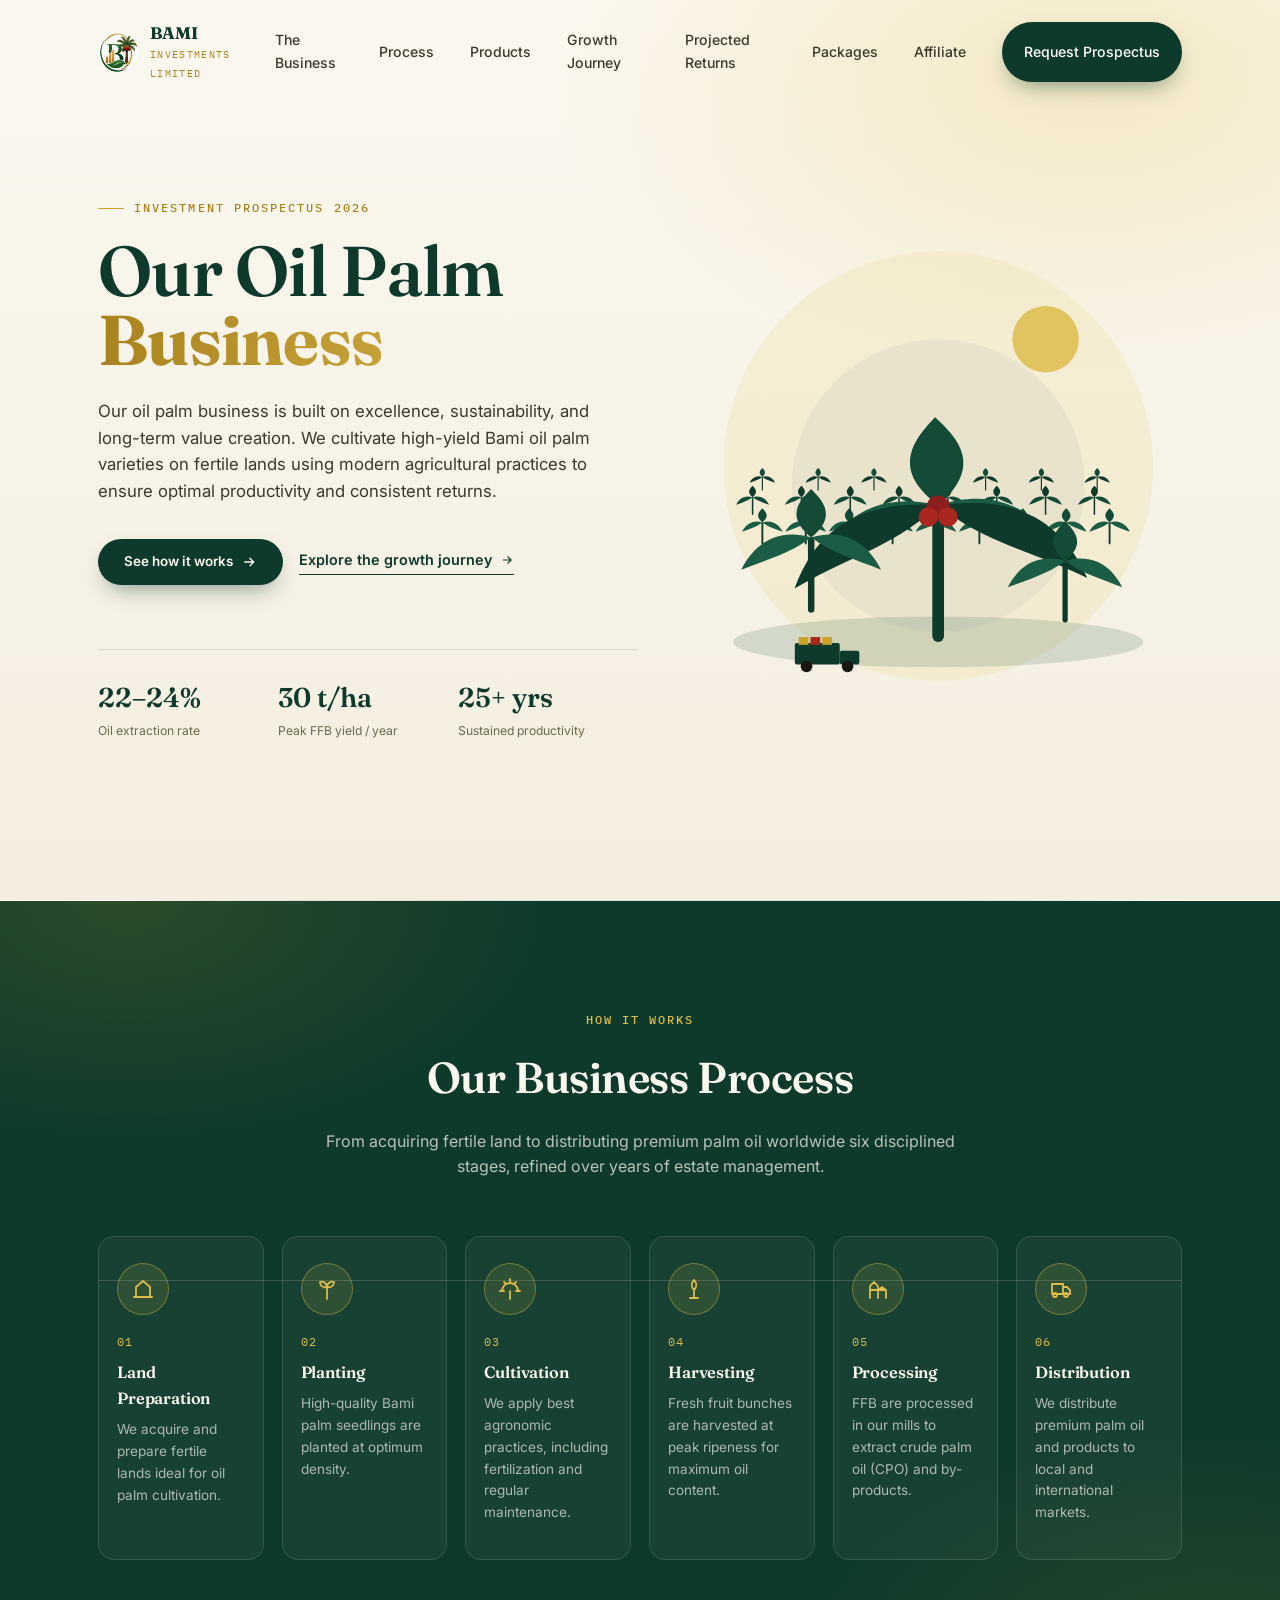
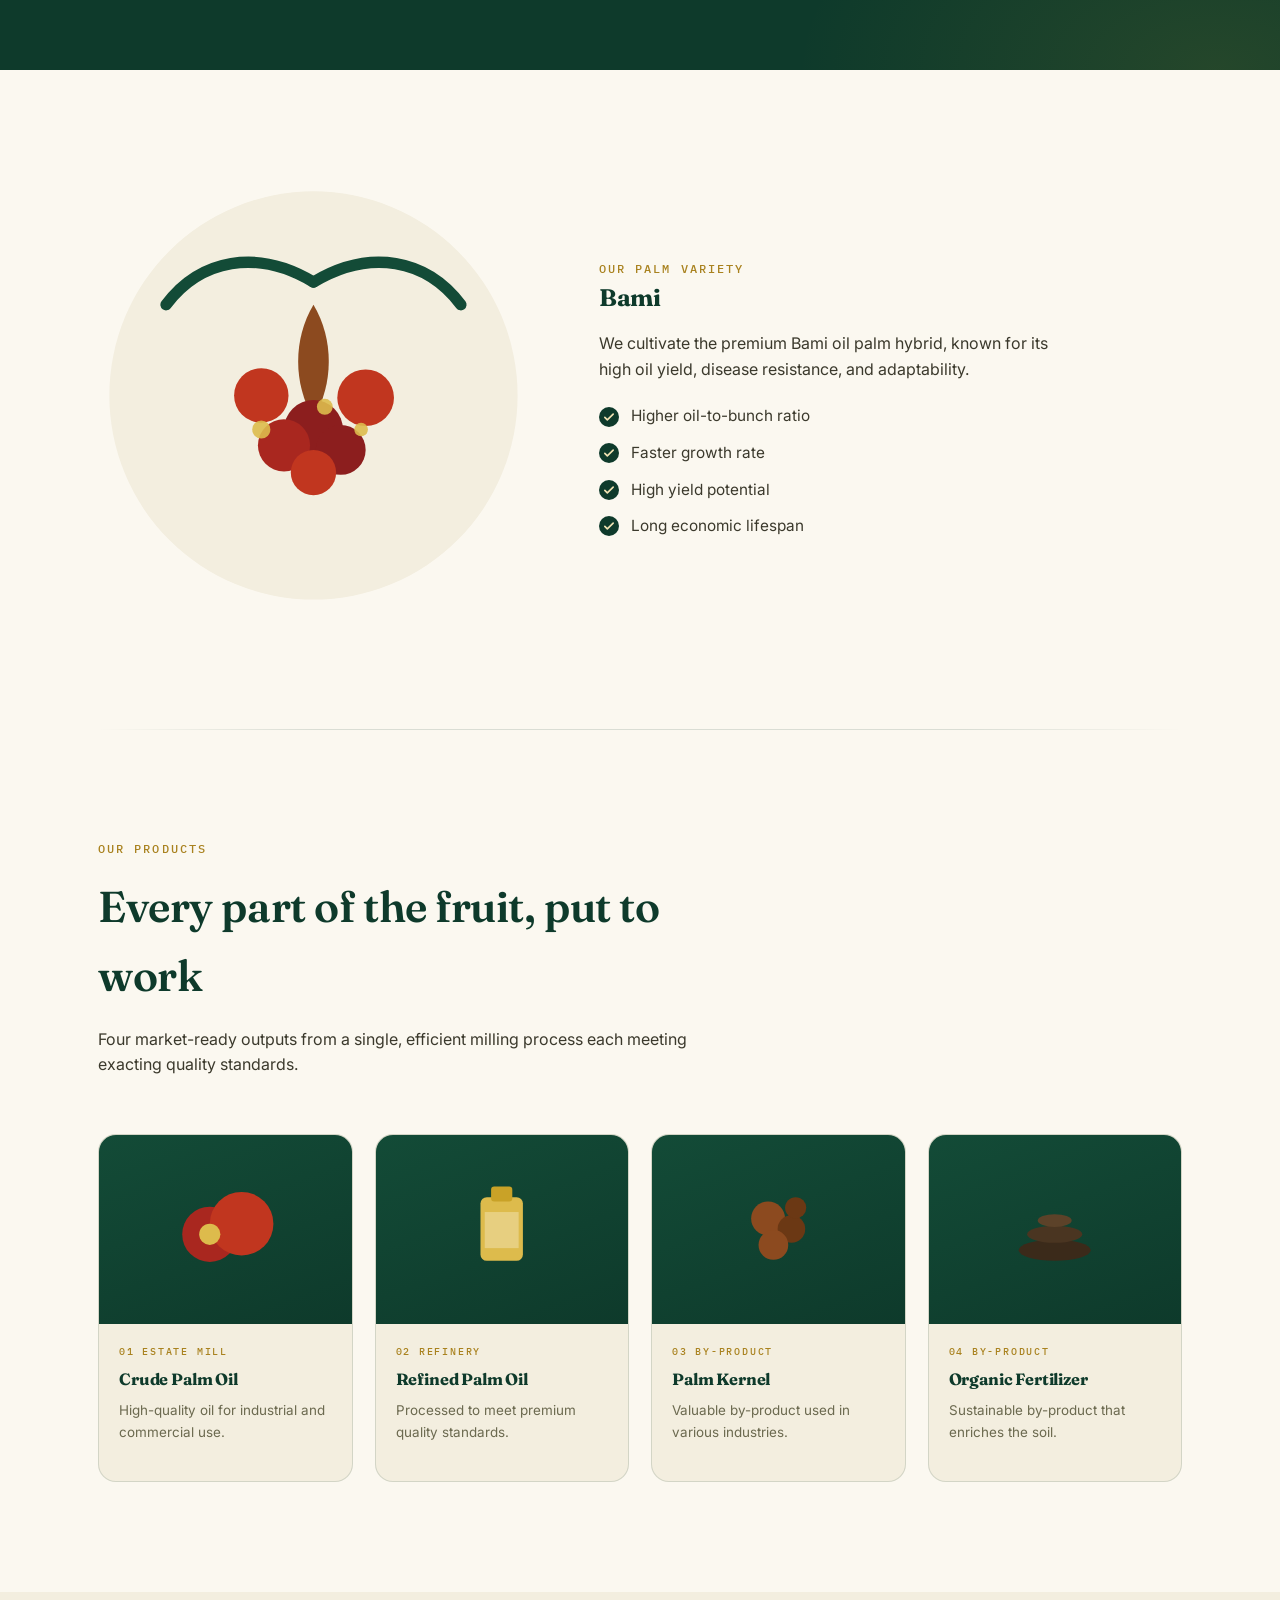
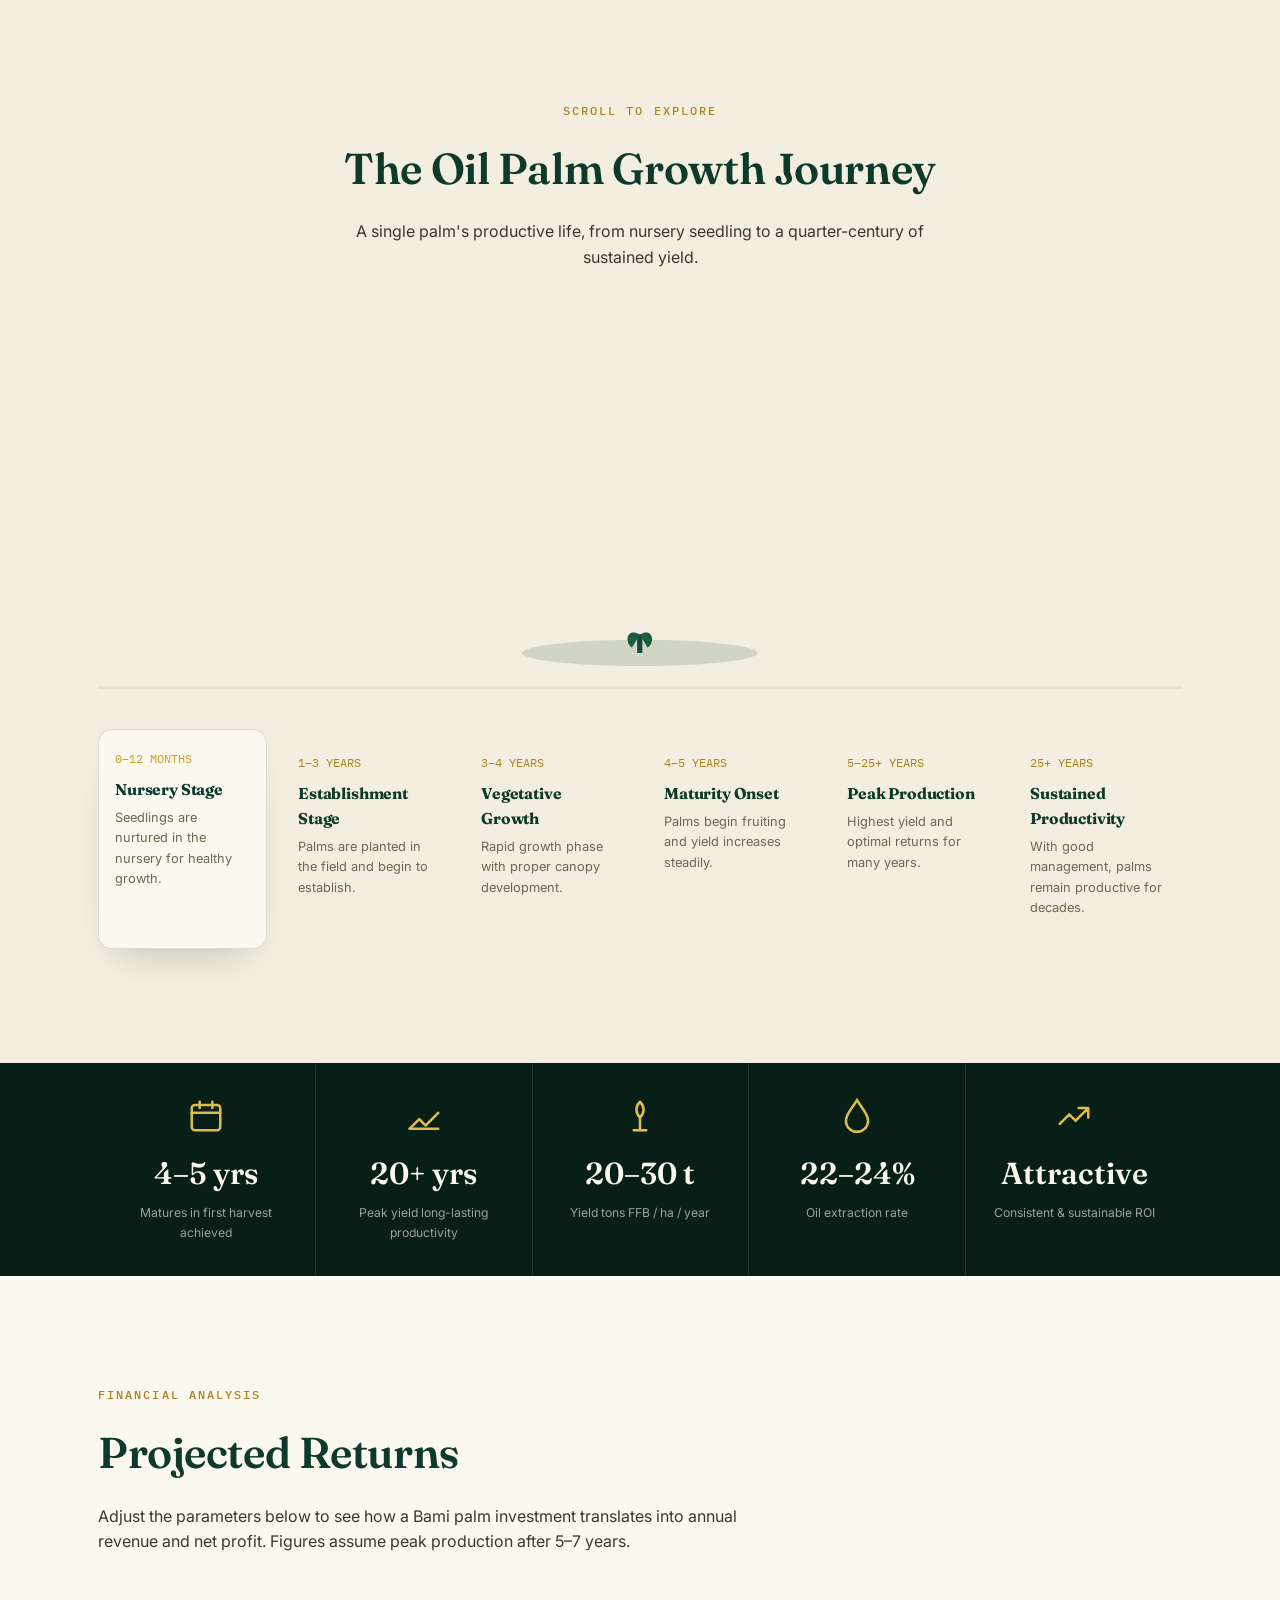
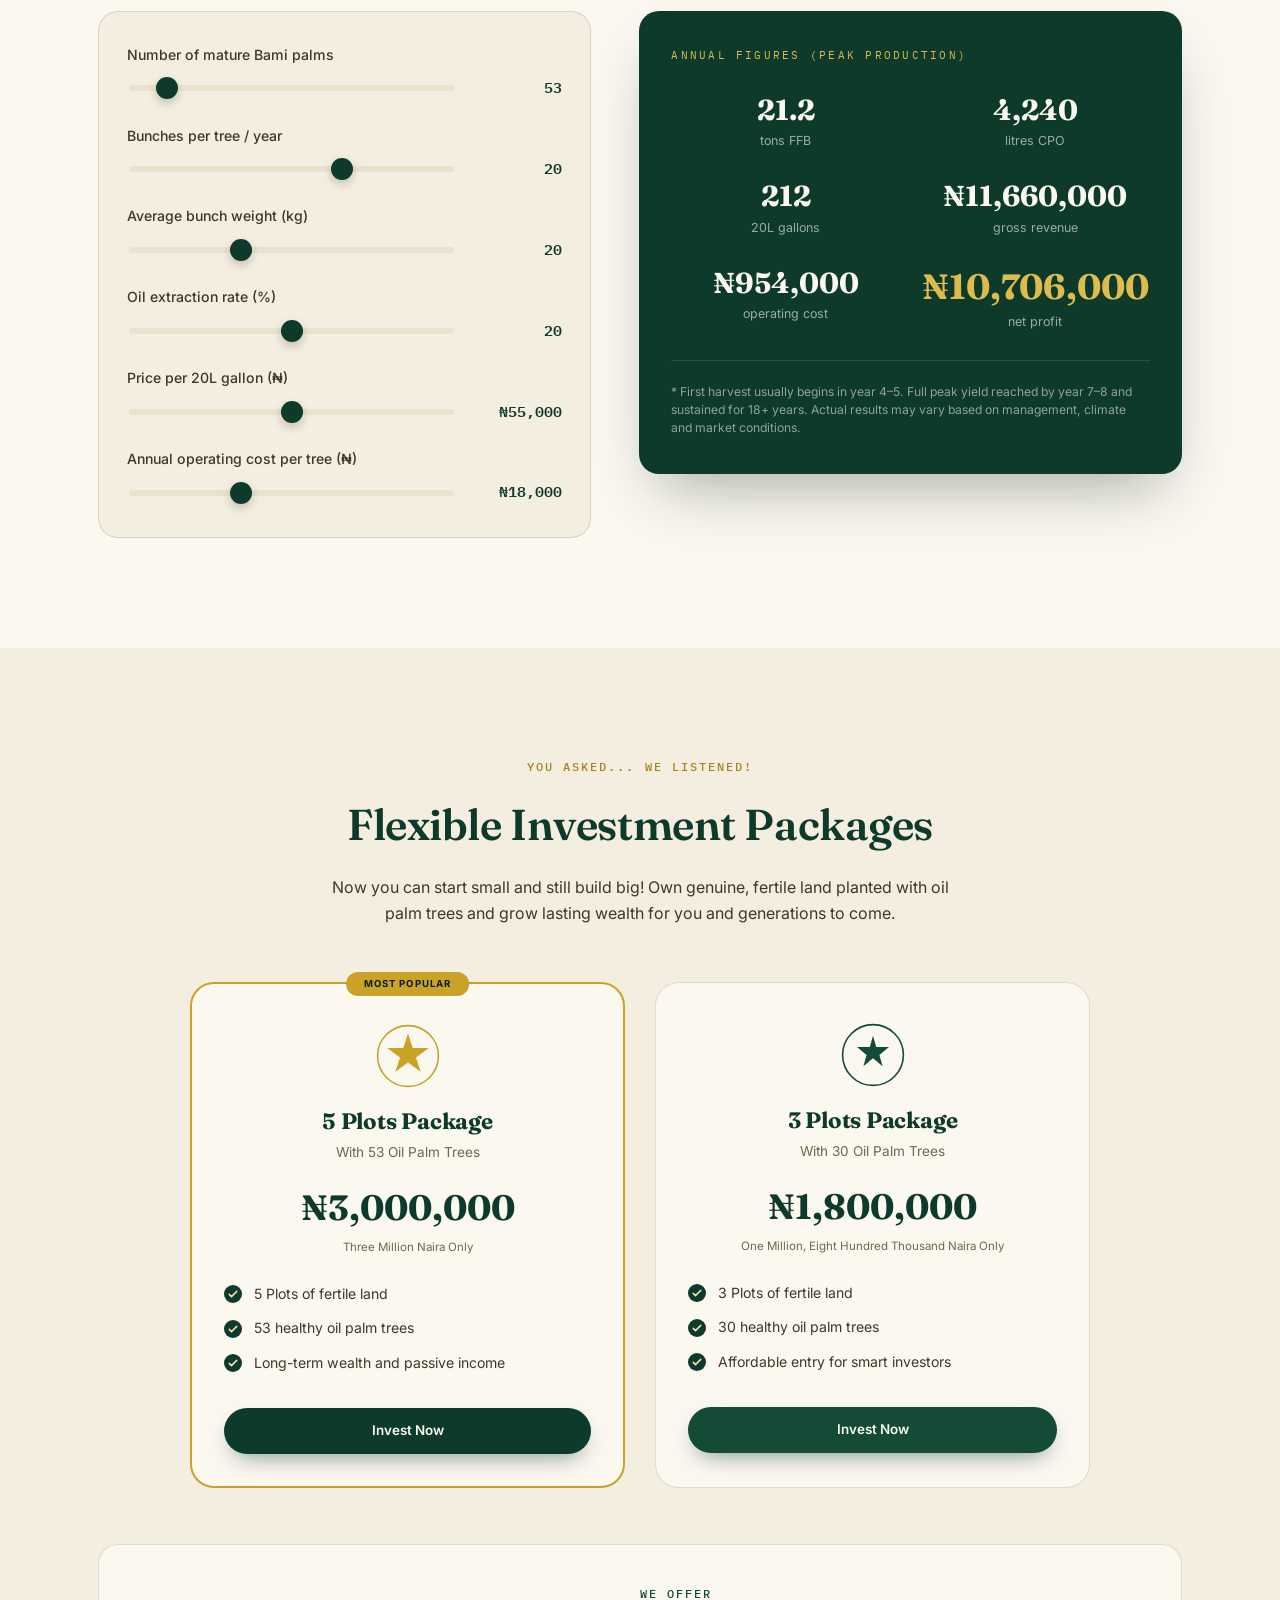
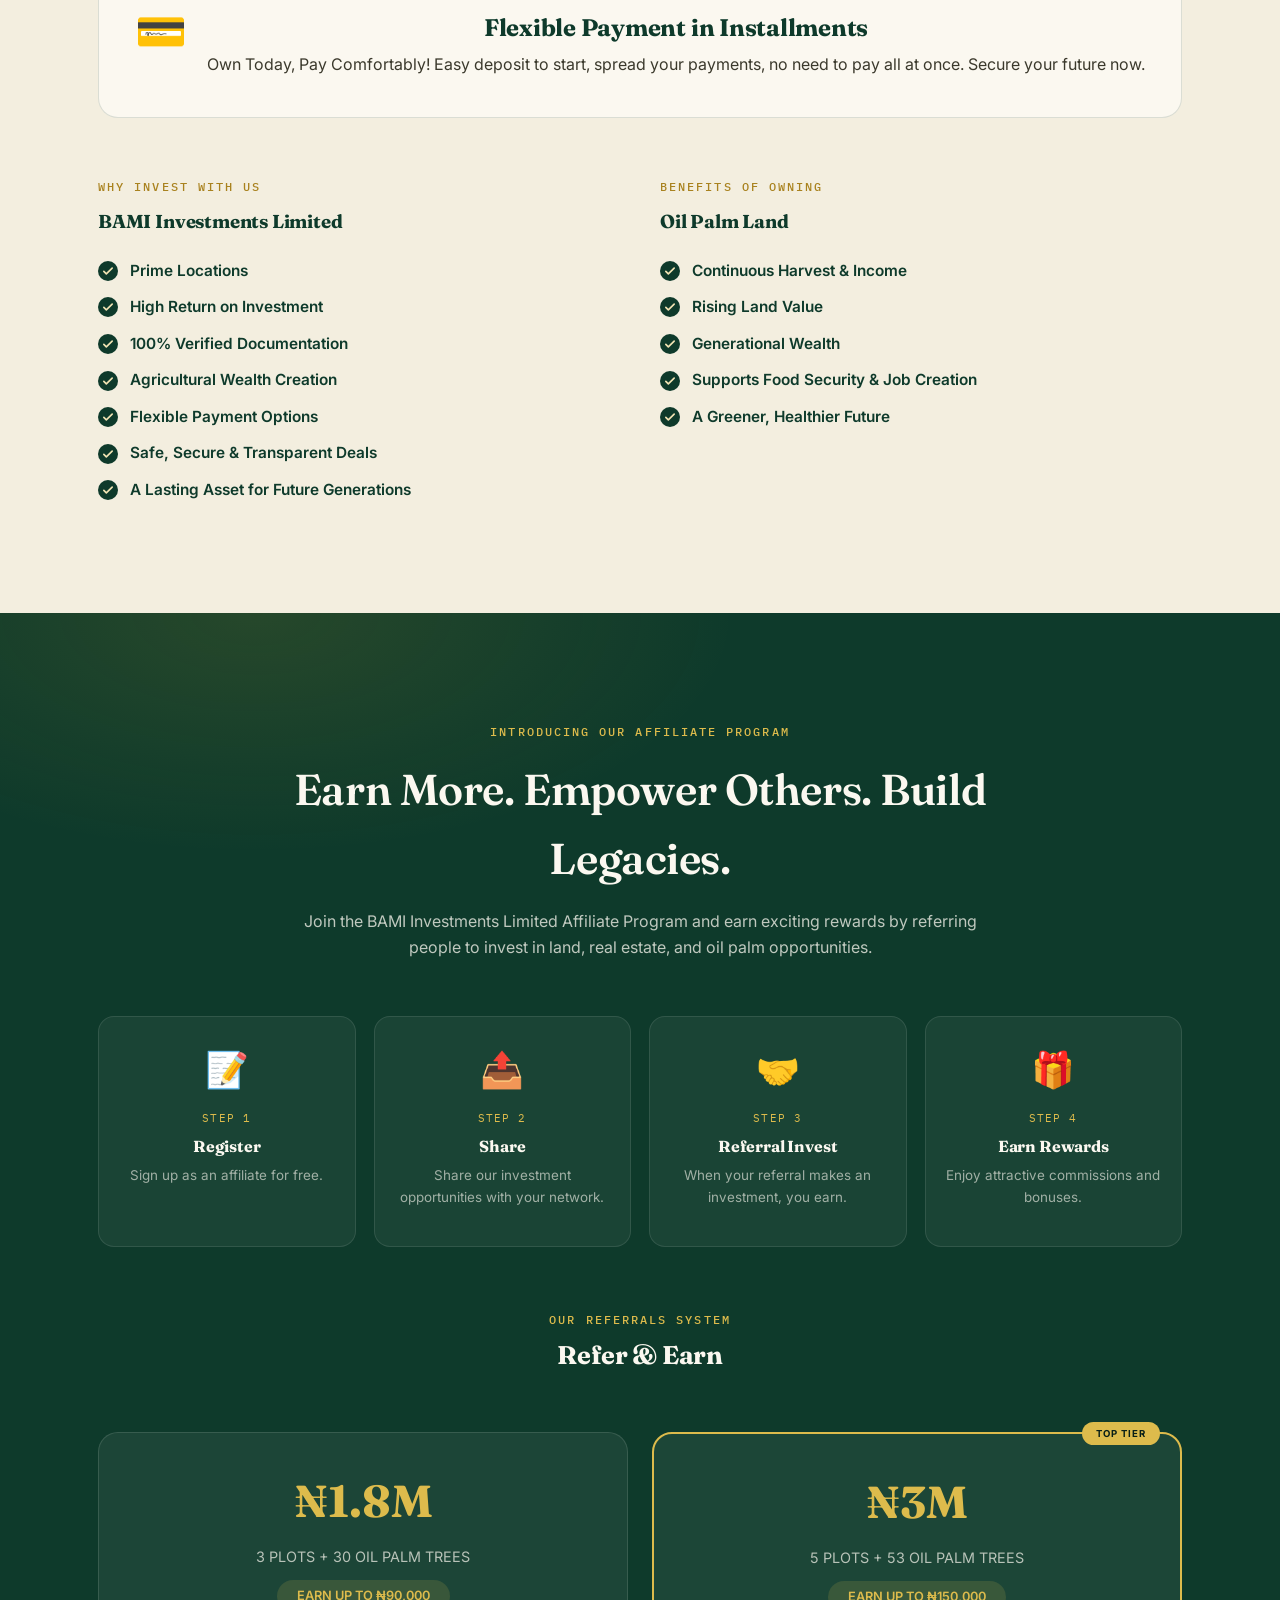
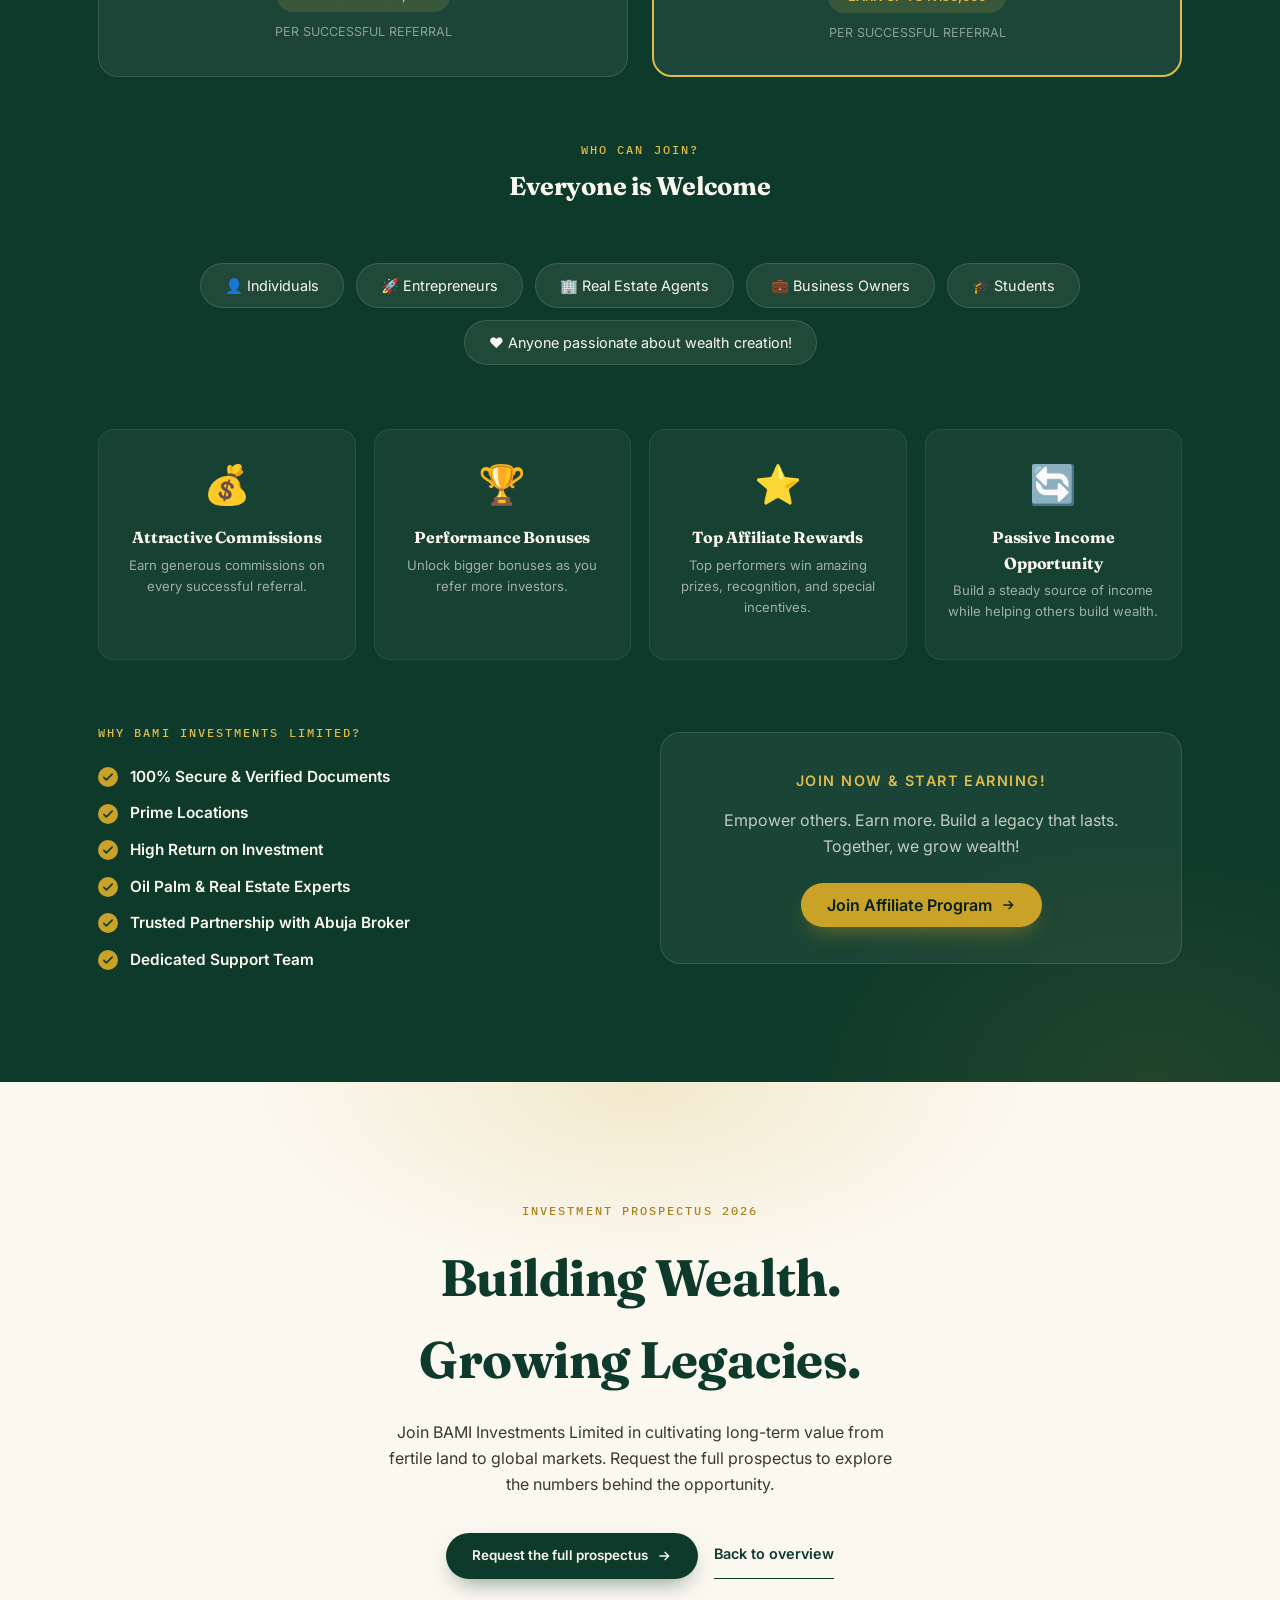
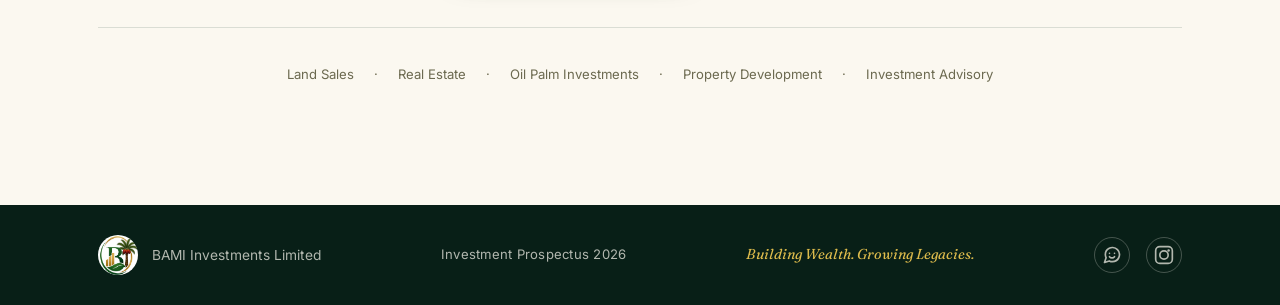
==== commit e9c90063: "made some refactoring" ====
--- a/index.html
+++ b/index.html
@@ -3,9 +3,7 @@
   <head>
     <meta charset="UTF-8" />
     <meta name="viewport" content="width=device-width, initial-scale=1.0" />
-    <title>
-      BAMI Investments Limited Affiliate &amp; Investment Packages
-    </title>
+    <title>BAMI Investments Limited</title>
     <meta
       name="description"
       content="BAMI Investments Limited Affiliate Program &amp; Flexible Investment Packages for oil palm and real estate."
@@ -17,171 +15,12 @@
       rel="stylesheet"
     />
     <link rel="stylesheet" href="css/style.css" />
-
-    <!-- ===== MODAL STYLES ===== -->
-    <style>
-      /* Modal Overlay */
-      .modal-overlay {
-        position: fixed;
-        inset: 0;
-        background: rgba(14, 58, 43, 0.75);
-        backdrop-filter: blur(6px);
-        -webkit-backdrop-filter: blur(6px);
-        z-index: 9999;
-        display: flex;
-        align-items: center;
-        justify-content: center;
-        padding: 20px;
-        opacity: 0;
-        visibility: hidden;
-        transition: opacity 0.3s ease, visibility 0.3s ease;
-      }
-      .modal-overlay.active {
-        opacity: 1;
-        visibility: visible;
-      }
-
-      /* Modal Card */
-      .modal-card {
-        background: #fbf8f0;
-        border-radius: 20px;
-        width: 100%;
-        max-width: 680px;
-        max-height: 90vh;
-        overflow-y: auto;
-        position: relative;
-        box-shadow: 0 24px 64px rgba(0, 0, 0, 0.35);
-        transform: translateY(30px);
-        transition: transform 0.35s cubic-bezier(0.22, 0.61, 0.36, 1);
-      }
-      .modal-overlay.active .modal-card {
-        transform: translateY(0);
-      }
-
-      /* Close Button */
-      .modal-close {
-        position: sticky;
-        top: 12px;
-        float: right;
-        margin-right: 12px;
-        z-index: 10;
-        width: 40px;
-        height: 40px;
-        border-radius: 50%;
-        border: 1px solid #d9d4c7;
-        background: #fbf8f0;
-        cursor: pointer;
-        display: flex;
-        align-items: center;
-        justify-content: center;
-        font-size: 1.2rem;
-        color: #3d3929;
-        transition: all 0.2s ease;
-        line-height: 1;
-      }
-      .modal-close:hover {
-        background: #e9e2cc;
-        border-color: #c9a227;
-      }
-
-      /* Modal Header */
-      .modal-header {
-        padding: 28px 28px 0;
-        text-align: center;
-      }
-      .modal-header .eyebrow {
-        font-family: "IBM Plex Mono", monospace;
-        font-size: 0.7rem;
-        letter-spacing: 0.12em;
-        text-transform: uppercase;
-        color: #0e3a2b;
-      }
-      .modal-header h3 {
-        font-family: "Fraunces", serif;
-        font-size: 1.5rem;
-        color: #0e3a2b;
-        margin: 6px 0 4px;
-      }
-      .modal-header p {
-        color: #5c5540;
-        font-size: 0.88rem;
-        margin: 0;
-      }
-
-      /* Iframe wrapper */
-      .modal-iframe-wrap {
-        padding: 20px 16px 28px;
-        min-height: 580px;
-      }
-      .modal-iframe-wrap iframe {
-        width: 100%;
-        height: 600px;
-        border: 1px solid #e0dbcc;
-        border-radius: 12px;
-        background: #fff;
-      }
-
-      /* Fallback link */
-      .modal-fallback {
-        text-align: center;
-        padding: 0 16px 24px;
-        font-size: 0.82rem;
-        color: #6b634b;
-      }
-      .modal-fallback a {
-        color: #0e3a2b;
-        font-weight: 600;
-        text-decoration: underline;
-      }
-
-      /* Prevent body scroll when modal is open */
-      body.modal-open {
-        overflow: hidden;
-      }
-
-      /* Mobile */
-      @media (max-width: 600px) {
-        .modal-card {
-          max-width: 100%;
-          border-radius: 16px;
-          max-height: 95vh;
-        }
-        .modal-header {
-          padding: 22px 18px 0;
-        }
-        .modal-header h3 {
-          font-size: 1.25rem;
-        }
-        .modal-iframe-wrap {
-          padding: 14px 8px 20px;
-          min-height: 500px;
-        }
-        .modal-iframe-wrap iframe {
-          height: 520px;
-        }
-        .modal-close {
-          width: 34px;
-          height: 34px;
-          font-size: 1rem;
-          margin-right: 8px;
-          top: 8px;
-        }
-      }
-    </style>
   </head>
   <body>
     <header id="siteHeader">
       <div class="container">
         <a href="#top" class="brand">
-          <img
-            src="img/logo.jpeg"
-            alt="BAMI logo"
-            class="brand-mark"
-            style="
-              background-color: transparent !important;
-              border-radius: 20px !important;
-            "
-          />
+          <img src="img/logo.jpeg" alt="BAMI logo" class="brand-mark" />
           <span class="brand-text">
             <span class="name">BAMI</span>
             <span class="sub">Investments Limited</span>
@@ -196,10 +35,10 @@
           <a href="#packages" data-nav>Packages</a>
           <a href="#affiliate" data-nav>Affiliate</a>
           <a
+            style="color: #fff !important"
             href="https://wa.me/+2348111833482"
-            class="cta-btn"
+            class="cta-btn header-cta"
             data-nav
-            style="color: white; height: 60px"
             >Request Prospectus</a
           >
         </nav>
@@ -584,8 +423,9 @@
                     stroke-width="2"
                     stroke-linecap="round"
                     stroke-linejoin="round"
-                  /></svg
-                ><span>Higher oil-to-bunch ratio</span>
+                  />
+                </svg>
+                <span>Higher oil-to-bunch ratio</span>
               </li>
               <li>
                 <svg viewBox="0 0 24 24" fill="none">
@@ -596,8 +436,9 @@
                     stroke-width="2"
                     stroke-linecap="round"
                     stroke-linejoin="round"
-                  /></svg
-                ><span>Faster growth rate</span>
+                  />
+                </svg>
+                <span>Faster growth rate</span>
               </li>
               <li>
                 <svg viewBox="0 0 24 24" fill="none">
@@ -608,8 +449,9 @@
                     stroke-width="2"
                     stroke-linecap="round"
                     stroke-linejoin="round"
-                  /></svg
-                ><span>High yield potential</span>
+                  />
+                </svg>
+                <span>High yield potential</span>
               </li>
               <li>
                 <svg viewBox="0 0 24 24" fill="none">
@@ -620,8 +462,9 @@
                     stroke-width="2"
                     stroke-linecap="round"
                     stroke-linejoin="round"
-                  /></svg
-                ><span>Long economic lifespan</span>
+                  />
+                </svg>
+                <span>Long economic lifespan</span>
               </li>
             </ul>
           </div>
@@ -893,7 +736,8 @@
                     max="500"
                     value="53"
                     step="1"
-                  /><span class="input-value" id="treeCountVal">53</span>
+                  />
+                  <span class="input-value" id="treeCountVal">53</span>
                 </div>
               </div>
               <div class="input-group">
@@ -906,7 +750,8 @@
                     max="25"
                     value="20"
                     step="1"
-                  /><span class="input-value" id="bunchesPerTreeVal">20</span>
+                  />
+                  <span class="input-value" id="bunchesPerTreeVal">20</span>
                 </div>
               </div>
               <div class="input-group">
@@ -919,7 +764,8 @@
                     max="30"
                     value="20"
                     step="1"
-                  /><span class="input-value" id="bunchWeightVal">20</span>
+                  />
+                  <span class="input-value" id="bunchWeightVal">20</span>
                 </div>
               </div>
               <div class="input-group">
@@ -932,7 +778,8 @@
                     max="22"
                     value="20"
                     step="0.5"
-                  /><span class="input-value" id="extractionRateVal">20</span>
+                  />
+                  <span class="input-value" id="extractionRateVal">20</span>
                 </div>
               </div>
               <div class="input-group">
@@ -945,7 +792,8 @@
                     max="75000"
                     value="55000"
                     step="1000"
-                  /><span class="input-value" id="pricePerGallonVal"
+                  />
+                  <span class="input-value" id="pricePerGallonVal"
                     >₦55,000</span
                   >
                 </div>
@@ -962,7 +810,8 @@
                     max="30000"
                     value="18000"
                     step="500"
-                  /><span class="input-value" id="costPerTreeVal">₦18,000</span>
+                  />
+                  <span class="input-value" id="costPerTreeVal">₦18,000</span>
                 </div>
               </div>
             </div>
@@ -1010,11 +859,7 @@
       </section>
 
       <!-- ===== INVESTMENT PACKAGES ===== -->
-      <section
-        class="packages pad"
-        id="packages"
-        style="background: var(--cream-100)"
-      >
+      <section class="packages pad" id="packages">
         <div class="container">
           <div class="section-head center">
             <div class="eyebrow">You Asked... We Listened!</div>
@@ -1059,38 +904,38 @@
                       stroke-width="2"
                       stroke-linecap="round"
                       stroke-linejoin="round"
-                    /></svg
-                  >5 Plots of fertile land
-                </li>
-                <li>
-                  <svg viewBox="0 0 24 24" fill="none">
-                    <circle cx="12" cy="12" r="12" fill="#0E3A2B" />
-                    <path
-                      d="M7 12.5l3 3 7-7"
-                      stroke="#F1E3B3"
-                      stroke-width="2"
-                      stroke-linecap="round"
-                      stroke-linejoin="round"
-                    /></svg
-                  >53 healthy oil palm trees
-                </li>
-                <li>
-                  <svg viewBox="0 0 24 24" fill="none">
-                    <circle cx="12" cy="12" r="12" fill="#0E3A2B" />
-                    <path
-                      d="M7 12.5l3 3 7-7"
-                      stroke="#F1E3B3"
-                      stroke-width="2"
-                      stroke-linecap="round"
-                      stroke-linejoin="round"
-                    /></svg
-                  >Long-term wealth and passive income
+                    />
+                  </svg>
+                  5 Plots of fertile land
+                </li>
+                <li>
+                  <svg viewBox="0 0 24 24" fill="none">
+                    <circle cx="12" cy="12" r="12" fill="#0E3A2B" />
+                    <path
+                      d="M7 12.5l3 3 7-7"
+                      stroke="#F1E3B3"
+                      stroke-width="2"
+                      stroke-linecap="round"
+                      stroke-linejoin="round"
+                    />
+                  </svg>
+                  53 healthy oil palm trees
+                </li>
+                <li>
+                  <svg viewBox="0 0 24 24" fill="none">
+                    <circle cx="12" cy="12" r="12" fill="#0E3A2B" />
+                    <path
+                      d="M7 12.5l3 3 7-7"
+                      stroke="#F1E3B3"
+                      stroke-width="2"
+                      stroke-linecap="round"
+                      stroke-linejoin="round"
+                    />
+                  </svg>
+                  Long-term wealth and passive income
                 </li>
               </ul>
-              <a
-                href="https://wa.me/+2348111833482"
-                class="cta-btn"
-                style="width: 100%; justify-content: center"
+              <a href="https://wa.me/+2348111833482" class="cta-btn invest-cta"
                 >Invest Now</a
               >
             </div>
@@ -1128,171 +973,143 @@
                       stroke-width="2"
                       stroke-linecap="round"
                       stroke-linejoin="round"
-                    /></svg
-                  >3 Plots of fertile land
-                </li>
-                <li>
-                  <svg viewBox="0 0 24 24" fill="none">
-                    <circle cx="12" cy="12" r="12" fill="#0E3A2B" />
-                    <path
-                      d="M7 12.5l3 3 7-7"
-                      stroke="#F1E3B3"
-                      stroke-width="2"
-                      stroke-linecap="round"
-                      stroke-linejoin="round"
-                    /></svg
-                  >30 healthy oil palm trees
-                </li>
-                <li>
-                  <svg viewBox="0 0 24 24" fill="none">
-                    <circle cx="12" cy="12" r="12" fill="#0E3A2B" />
-                    <path
-                      d="M7 12.5l3 3 7-7"
-                      stroke="#F1E3B3"
-                      stroke-width="2"
-                      stroke-linecap="round"
-                      stroke-linejoin="round"
-                    /></svg
-                  >Affordable entry for smart investors
+                    />
+                  </svg>
+                  3 Plots of fertile land
+                </li>
+                <li>
+                  <svg viewBox="0 0 24 24" fill="none">
+                    <circle cx="12" cy="12" r="12" fill="#0E3A2B" />
+                    <path
+                      d="M7 12.5l3 3 7-7"
+                      stroke="#F1E3B3"
+                      stroke-width="2"
+                      stroke-linecap="round"
+                      stroke-linejoin="round"
+                    />
+                  </svg>
+                  30 healthy oil palm trees
+                </li>
+                <li>
+                  <svg viewBox="0 0 24 24" fill="none">
+                    <circle cx="12" cy="12" r="12" fill="#0E3A2B" />
+                    <path
+                      d="M7 12.5l3 3 7-7"
+                      stroke="#F1E3B3"
+                      stroke-width="2"
+                      stroke-linecap="round"
+                      stroke-linejoin="round"
+                    />
+                  </svg>
+                  Affordable entry for smart investors
                 </li>
               </ul>
               <a
                 href="https://wa.me/+2348111833482"
-                class="cta-btn"
-                style="
-                  width: 100%;
-                  justify-content: center;
-                  background: var(--forest-700);
-                "
+                class="cta-btn invest-cta secondary-cta"
                 >Invest Now</a
               >
             </div>
           </div>
 
           <!-- Flexible Payment -->
-          <div
-            class="flexible-payment reveal"
-            style="
-              margin-top: 56px;
-              background: var(--cream-50);
-              border-radius: 20px;
-              padding: 40px 32px;
-              border: 1px solid var(--line);
-            "
-          >
-            <div
-              style="
-                display: flex;
-                align-items: center;
-                gap: 20px;
-                flex-wrap: wrap;
-                justify-content: center;
-              "
-            >
-              <div style="font-size: 2.6rem">💳</div>
-              <div style="text-align: center">
-                <div class="eyebrow" style="color: var(--forest-700)">
-                  We Offer
-                </div>
-                <h3 style="margin: 6px 0 4px; font-size: 1.5rem">
-                  Flexible Payment in Installments
-                </h3>
-                <p style="color: var(--ink-700); margin: 0">
-                  Own Today, Pay Comfortably! Easy deposit to start, spread
-                  your payments, no need to pay all at once. Secure your future
-                  now.
+          <div class="flexible-payment reveal">
+            <div class="flexible-payment-inner">
+              <div class="flexible-payment-icon">💳</div>
+              <div class="flexible-payment-content">
+                <div class="eyebrow dark-eyebrow">We Offer</div>
+                <h3>Flexible Payment in Installments</h3>
+                <p>
+                  Own Today, Pay Comfortably! Easy deposit to start, spread your
+                  payments, no need to pay all at once. Secure your future now.
                 </p>
               </div>
             </div>
           </div>
 
           <!-- Why Invest & Benefits -->
-          <div
-            class="packages-why"
-            style="
-              margin-top: 60px;
-              display: grid;
-              grid-template-columns: 1fr 1fr;
-              gap: 40px;
-            "
-          >
+          <div class="packages-why">
             <div class="reveal">
               <div class="eyebrow">Why Invest With Us</div>
-              <h3 style="margin-top: 10px">BAMI Investments Limited</h3>
-              <ul class="check-list" style="margin-top: 16px">
-                <li>
-                  <svg viewBox="0 0 24 24" fill="none">
-                    <circle cx="12" cy="12" r="12" fill="#0E3A2B" />
-                    <path
-                      d="M7 12.5l3 3 7-7"
-                      stroke="#F1E3B3"
-                      stroke-width="2"
-                      stroke-linecap="round"
-                      stroke-linejoin="round"
-                    /></svg
-                  ><span
-                    ><strong>Prime Locations</strong></span
-                  >
-                </li>
-                <li>
-                  <svg viewBox="0 0 24 24" fill="none">
-                    <circle cx="12" cy="12" r="12" fill="#0E3A2B" />
-                    <path
-                      d="M7 12.5l3 3 7-7"
-                      stroke="#F1E3B3"
-                      stroke-width="2"
-                      stroke-linecap="round"
-                      stroke-linejoin="round"
-                    /></svg
-                  ><span><strong>High Return on Investment</strong></span>
-                </li>
-                <li>
-                  <svg viewBox="0 0 24 24" fill="none">
-                    <circle cx="12" cy="12" r="12" fill="#0E3A2B" />
-                    <path
-                      d="M7 12.5l3 3 7-7"
-                      stroke="#F1E3B3"
-                      stroke-width="2"
-                      stroke-linecap="round"
-                      stroke-linejoin="round"
-                    /></svg
-                  ><span><strong>100% Verified Documentation</strong></span>
-                </li>
-                <li>
-                  <svg viewBox="0 0 24 24" fill="none">
-                    <circle cx="12" cy="12" r="12" fill="#0E3A2B" />
-                    <path
-                      d="M7 12.5l3 3 7-7"
-                      stroke="#F1E3B3"
-                      stroke-width="2"
-                      stroke-linecap="round"
-                      stroke-linejoin="round"
-                    /></svg
-                  ><span><strong>Agricultural Wealth Creation</strong></span>
-                </li>
-                <li>
-                  <svg viewBox="0 0 24 24" fill="none">
-                    <circle cx="12" cy="12" r="12" fill="#0E3A2B" />
-                    <path
-                      d="M7 12.5l3 3 7-7"
-                      stroke="#F1E3B3"
-                      stroke-width="2"
-                      stroke-linecap="round"
-                      stroke-linejoin="round"
-                    /></svg
-                  ><span><strong>Flexible Payment Options</strong></span>
-                </li>
-                <li>
-                  <svg viewBox="0 0 24 24" fill="none">
-                    <circle cx="12" cy="12" r="12" fill="#0E3A2B" />
-                    <path
-                      d="M7 12.5l3 3 7-7"
-                      stroke="#F1E3B3"
-                      stroke-width="2"
-                      stroke-linecap="round"
-                      stroke-linejoin="round"
-                    /></svg
-                  ><span
+              <h3 class="packages-why-heading">BAMI Investments Limited</h3>
+              <ul class="check-list">
+                <li>
+                  <svg viewBox="0 0 24 24" fill="none">
+                    <circle cx="12" cy="12" r="12" fill="#0E3A2B" />
+                    <path
+                      d="M7 12.5l3 3 7-7"
+                      stroke="#F1E3B3"
+                      stroke-width="2"
+                      stroke-linecap="round"
+                      stroke-linejoin="round"
+                    />
+                  </svg>
+                  <span><strong>Prime Locations</strong></span>
+                </li>
+                <li>
+                  <svg viewBox="0 0 24 24" fill="none">
+                    <circle cx="12" cy="12" r="12" fill="#0E3A2B" />
+                    <path
+                      d="M7 12.5l3 3 7-7"
+                      stroke="#F1E3B3"
+                      stroke-width="2"
+                      stroke-linecap="round"
+                      stroke-linejoin="round"
+                    />
+                  </svg>
+                  <span><strong>High Return on Investment</strong></span>
+                </li>
+                <li>
+                  <svg viewBox="0 0 24 24" fill="none">
+                    <circle cx="12" cy="12" r="12" fill="#0E3A2B" />
+                    <path
+                      d="M7 12.5l3 3 7-7"
+                      stroke="#F1E3B3"
+                      stroke-width="2"
+                      stroke-linecap="round"
+                      stroke-linejoin="round"
+                    />
+                  </svg>
+                  <span><strong>100% Verified Documentation</strong></span>
+                </li>
+                <li>
+                  <svg viewBox="0 0 24 24" fill="none">
+                    <circle cx="12" cy="12" r="12" fill="#0E3A2B" />
+                    <path
+                      d="M7 12.5l3 3 7-7"
+                      stroke="#F1E3B3"
+                      stroke-width="2"
+                      stroke-linecap="round"
+                      stroke-linejoin="round"
+                    />
+                  </svg>
+                  <span><strong>Agricultural Wealth Creation</strong></span>
+                </li>
+                <li>
+                  <svg viewBox="0 0 24 24" fill="none">
+                    <circle cx="12" cy="12" r="12" fill="#0E3A2B" />
+                    <path
+                      d="M7 12.5l3 3 7-7"
+                      stroke="#F1E3B3"
+                      stroke-width="2"
+                      stroke-linecap="round"
+                      stroke-linejoin="round"
+                    />
+                  </svg>
+                  <span><strong>Flexible Payment Options</strong></span>
+                </li>
+                <li>
+                  <svg viewBox="0 0 24 24" fill="none">
+                    <circle cx="12" cy="12" r="12" fill="#0E3A2B" />
+                    <path
+                      d="M7 12.5l3 3 7-7"
+                      stroke="#F1E3B3"
+                      stroke-width="2"
+                      stroke-linecap="round"
+                      stroke-linejoin="round"
+                    />
+                  </svg>
+                  <span
                     ><strong>Safe, Secure &amp; Transparent Deals</strong></span
                   >
                 </li>
@@ -1305,8 +1122,9 @@
                       stroke-width="2"
                       stroke-linecap="round"
                       stroke-linejoin="round"
-                    /></svg
-                  ><span
+                    />
+                  </svg>
+                  <span
                     ><strong
                       >A Lasting Asset for Future Generations</strong
                     ></span
@@ -1316,55 +1134,59 @@
             </div>
             <div class="reveal">
               <div class="eyebrow">Benefits of Owning</div>
-              <h3 style="margin-top: 10px">Oil Palm Land</h3>
-              <ul class="check-list" style="margin-top: 16px">
-                <li>
-                  <svg viewBox="0 0 24 24" fill="none">
-                    <circle cx="12" cy="12" r="12" fill="#0E3A2B" />
-                    <path
-                      d="M7 12.5l3 3 7-7"
-                      stroke="#F1E3B3"
-                      stroke-width="2"
-                      stroke-linecap="round"
-                      stroke-linejoin="round"
-                    /></svg
-                  ><span><strong>Continuous Harvest &amp; Income</strong></span>
-                </li>
-                <li>
-                  <svg viewBox="0 0 24 24" fill="none">
-                    <circle cx="12" cy="12" r="12" fill="#0E3A2B" />
-                    <path
-                      d="M7 12.5l3 3 7-7"
-                      stroke="#F1E3B3"
-                      stroke-width="2"
-                      stroke-linecap="round"
-                      stroke-linejoin="round"
-                    /></svg
-                  ><span><strong>Rising Land Value</strong></span>
-                </li>
-                <li>
-                  <svg viewBox="0 0 24 24" fill="none">
-                    <circle cx="12" cy="12" r="12" fill="#0E3A2B" />
-                    <path
-                      d="M7 12.5l3 3 7-7"
-                      stroke="#F1E3B3"
-                      stroke-width="2"
-                      stroke-linecap="round"
-                      stroke-linejoin="round"
-                    /></svg
-                  ><span><strong>Generational Wealth</strong></span>
-                </li>
-                <li>
-                  <svg viewBox="0 0 24 24" fill="none">
-                    <circle cx="12" cy="12" r="12" fill="#0E3A2B" />
-                    <path
-                      d="M7 12.5l3 3 7-7"
-                      stroke="#F1E3B3"
-                      stroke-width="2"
-                      stroke-linecap="round"
-                      stroke-linejoin="round"
-                    /></svg
-                  ><span
+              <h3 class="packages-why-heading">Oil Palm Land</h3>
+              <ul class="check-list">
+                <li>
+                  <svg viewBox="0 0 24 24" fill="none">
+                    <circle cx="12" cy="12" r="12" fill="#0E3A2B" />
+                    <path
+                      d="M7 12.5l3 3 7-7"
+                      stroke="#F1E3B3"
+                      stroke-width="2"
+                      stroke-linecap="round"
+                      stroke-linejoin="round"
+                    />
+                  </svg>
+                  <span><strong>Continuous Harvest &amp; Income</strong></span>
+                </li>
+                <li>
+                  <svg viewBox="0 0 24 24" fill="none">
+                    <circle cx="12" cy="12" r="12" fill="#0E3A2B" />
+                    <path
+                      d="M7 12.5l3 3 7-7"
+                      stroke="#F1E3B3"
+                      stroke-width="2"
+                      stroke-linecap="round"
+                      stroke-linejoin="round"
+                    />
+                  </svg>
+                  <span><strong>Rising Land Value</strong></span>
+                </li>
+                <li>
+                  <svg viewBox="0 0 24 24" fill="none">
+                    <circle cx="12" cy="12" r="12" fill="#0E3A2B" />
+                    <path
+                      d="M7 12.5l3 3 7-7"
+                      stroke="#F1E3B3"
+                      stroke-width="2"
+                      stroke-linecap="round"
+                      stroke-linejoin="round"
+                    />
+                  </svg>
+                  <span><strong>Generational Wealth</strong></span>
+                </li>
+                <li>
+                  <svg viewBox="0 0 24 24" fill="none">
+                    <circle cx="12" cy="12" r="12" fill="#0E3A2B" />
+                    <path
+                      d="M7 12.5l3 3 7-7"
+                      stroke="#F1E3B3"
+                      stroke-width="2"
+                      stroke-linecap="round"
+                      stroke-linejoin="round"
+                    />
+                  </svg>
+                  <span
                     ><strong
                       >Supports Food Security &amp; Job Creation</strong
                     ></span
@@ -1379,8 +1201,9 @@
                       stroke-width="2"
                       stroke-linecap="round"
                       stroke-linejoin="round"
-                    /></svg
-                  ><span><strong>A Greener, Healthier Future</strong></span>
+                    />
+                  </svg>
+                  <span><strong>A Greener, Healthier Future</strong></span>
                 </li>
               </ul>
             </div>
@@ -1389,43 +1212,15 @@
       </section>
 
       <!-- ===== AFFILIATE PROGRAM ===== -->
-      <section
-        class="affiliate pad"
-        id="affiliate"
-        style="
-          background: var(--forest-800);
-          color: var(--cream-50);
-          position: relative;
-          overflow: hidden;
-        "
-      >
-        <div
-          style="
-            position: absolute;
-            inset: 0;
-            background:
-              radial-gradient(
-                ellipse 800px 400px at 20% 0%,
-                rgba(201, 162, 39, 0.13) 0%,
-                transparent 60%
-              ),
-              radial-gradient(
-                ellipse 600px 400px at 90% 100%,
-                rgba(201, 162, 39, 0.1) 0%,
-                transparent 60%
-              );
-            pointer-events: none;
-          "
-        ></div>
-        <div class="container" style="position: relative; z-index: 2">
-          <div class="section-head center" style="max-width: 720px">
-            <div class="eyebrow" style="color: var(--gold-400)">
+      <section class="affiliate pad" id="affiliate">
+        <div class="affiliate-bg"></div>
+        <div class="container">
+          <div class="section-head center affiliate-head">
+            <div class="eyebrow affiliate-eyebrow">
               Introducing Our Affiliate Program
             </div>
-            <h2 style="color: var(--cream-50)">
-              Earn More. Empower Others. Build Legacies.
-            </h2>
-            <p style="color: rgba(251, 248, 240, 0.75)">
+            <h2>Earn More. Empower Others. Build Legacies.</h2>
+            <p>
               Join the BAMI Investments Limited Affiliate Program and earn
               exciting rewards by referring people to invest in land, real
               estate, and oil palm opportunities.
@@ -1433,489 +1228,98 @@
           </div>
 
           <!-- How It Works -->
-          <div
-            style="
-              display: grid;
-              grid-template-columns: repeat(4, 1fr);
-              gap: 18px;
-              margin-top: 40px;
-            "
-            class="stagger"
-          >
-            <div
-              class="affiliate-step reveal"
-              style="
-                background: rgba(251, 248, 240, 0.05);
-                border: 1px solid rgba(251, 248, 240, 0.1);
-                border-radius: 16px;
-                padding: 24px 18px;
-                text-align: center;
-              "
-            >
-              <div style="font-size: 2.2rem; margin-bottom: 12px">📝</div>
-              <div
-                style="
-                  font-family: &quot;IBM Plex Mono&quot;, monospace;
-                  font-size: 0.7rem;
-                  color: var(--gold-400);
-                  letter-spacing: 0.1em;
-                  margin-bottom: 6px;
-                "
-              >
-                STEP 1
-              </div>
-              <h4 style="color: var(--cream-50); font-size: 1rem">Register</h4>
-              <p
-                style="
-                  color: rgba(251, 248, 240, 0.6);
-                  font-size: 0.84rem;
-                  margin-top: 6px;
-                "
-              >
-                Sign up as an affiliate for free.
-              </p>
-            </div>
-            <div
-              class="affiliate-step reveal"
-              style="
-                background: rgba(251, 248, 240, 0.05);
-                border: 1px solid rgba(251, 248, 240, 0.1);
-                border-radius: 16px;
-                padding: 24px 18px;
-                text-align: center;
-              "
-            >
-              <div style="font-size: 2.2rem; margin-bottom: 12px">📤</div>
-              <div
-                style="
-                  font-family: &quot;IBM Plex Mono&quot;, monospace;
-                  font-size: 0.7rem;
-                  color: var(--gold-400);
-                  letter-spacing: 0.1em;
-                  margin-bottom: 6px;
-                "
-              >
-                STEP 2
-              </div>
-              <h4 style="color: var(--cream-50); font-size: 1rem">Share</h4>
-              <p
-                style="
-                  color: rgba(251, 248, 240, 0.6);
-                  font-size: 0.84rem;
-                  margin-top: 6px;
-                "
-              >
-                Share our investment opportunities with your network.
-              </p>
-            </div>
-            <div
-              class="affiliate-step reveal"
-              style="
-                background: rgba(251, 248, 240, 0.05);
-                border: 1px solid rgba(251, 248, 240, 0.1);
-                border-radius: 16px;
-                padding: 24px 18px;
-                text-align: center;
-              "
-            >
-              <div style="font-size: 2.2rem; margin-bottom: 12px">🤝</div>
-              <div
-                style="
-                  font-family: &quot;IBM Plex Mono&quot;, monospace;
-                  font-size: 0.7rem;
-                  color: var(--gold-400);
-                  letter-spacing: 0.1em;
-                  margin-bottom: 6px;
-                "
-              >
-                STEP 3
-              </div>
-              <h4 style="color: var(--cream-50); font-size: 1rem">
-                Referral Invest
-              </h4>
-              <p
-                style="
-                  color: rgba(251, 248, 240, 0.6);
-                  font-size: 0.84rem;
-                  margin-top: 6px;
-                "
-              >
-                When your referral makes an investment, you earn.
-              </p>
-            </div>
-            <div
-              class="affiliate-step reveal"
-              style="
-                background: rgba(251, 248, 240, 0.05);
-                border: 1px solid rgba(251, 248, 240, 0.1);
-                border-radius: 16px;
-                padding: 24px 18px;
-                text-align: center;
-              "
-            >
-              <div style="font-size: 2.2rem; margin-bottom: 12px">🎁</div>
-              <div
-                style="
-                  font-family: &quot;IBM Plex Mono&quot;, monospace;
-                  font-size: 0.7rem;
-                  color: var(--gold-400);
-                  letter-spacing: 0.1em;
-                  margin-bottom: 6px;
-                "
-              >
-                STEP 4
-              </div>
-              <h4 style="color: var(--cream-50); font-size: 1rem">
-                Earn Rewards
-              </h4>
-              <p
-                style="
-                  color: rgba(251, 248, 240, 0.6);
-                  font-size: 0.84rem;
-                  margin-top: 6px;
-                "
-              >
-                Enjoy attractive commissions and bonuses.
-              </p>
+          <div class="affiliate-steps stagger">
+            <div class="affiliate-step reveal">
+              <div class="step-icon">📝</div>
+              <div class="step-label">STEP 1</div>
+              <h4>Register</h4>
+              <p>Sign up as an affiliate for free.</p>
+            </div>
+            <div class="affiliate-step reveal">
+              <div class="step-icon">📤</div>
+              <div class="step-label">STEP 2</div>
+              <h4>Share</h4>
+              <p>Share our investment opportunities with your network.</p>
+            </div>
+            <div class="affiliate-step reveal">
+              <div class="step-icon">🤝</div>
+              <div class="step-label">STEP 3</div>
+              <h4>Referral Invest</h4>
+              <p>When your referral makes an investment, you earn.</p>
+            </div>
+            <div class="affiliate-step reveal">
+              <div class="step-icon">🎁</div>
+              <div class="step-label">STEP 4</div>
+              <h4>Earn Rewards</h4>
+              <p>Enjoy attractive commissions and bonuses.</p>
             </div>
           </div>
 
           <!-- Referral System -->
-          <div style="margin-top: 64px">
-            <div class="section-head center" style="max-width: 600px">
-              <div class="eyebrow" style="color: var(--gold-400)">
-                Our Referrals System
-              </div>
-              <h3
-                style="
-                  color: var(--cream-50);
-                  font-size: 1.6rem;
-                  margin-top: 6px;
-                "
-              >
-                Refer &amp; Earn
-              </h3>
-            </div>
-            <div
-              style="display: grid; grid-template-columns: 1fr 1fr; gap: 24px"
-              class="stagger"
-            >
-              <div
-                class="referral-tier reveal"
-                style="
-                  background: rgba(251, 248, 240, 0.06);
-                  border: 1px solid rgba(251, 248, 240, 0.12);
-                  border-radius: 20px;
-                  padding: 32px 28px;
-                  text-align: center;
-                "
-              >
-                <div
-                  style="
-                    font-size: 2.8rem;
-                    font-weight: 700;
-                    color: var(--gold-400);
-                    font-family: &quot;Fraunces&quot;, serif;
-                  "
-                >
-                  ₦1.8M
-                </div>
-                <div
-                  style="
-                    font-size: 0.9rem;
-                    color: rgba(251, 248, 240, 0.7);
-                    margin: 8px 0 12px;
-                  "
-                >
-                  3 PLOTS + 30 OIL PALM TREES
-                </div>
-                <div
-                  style="
-                    display: inline-block;
-                    background: rgba(221, 187, 76, 0.15);
-                    padding: 6px 20px;
-                    border-radius: 999px;
-                    font-size: 0.8rem;
-                    color: var(--gold-400);
-                    font-weight: 600;
-                  "
-                >
-                  EARN UP TO ₦90,000
-                </div>
-                <div
-                  style="
-                    margin-top: 10px;
-                    font-size: 0.78rem;
-                    color: rgba(251, 248, 240, 0.5);
-                  "
-                >
-                  PER SUCCESSFUL REFERRAL
-                </div>
-              </div>
-              <div
-                class="referral-tier reveal"
-                style="
-                  background: rgba(251, 248, 240, 0.06);
-                  border: 2px solid var(--gold-400);
-                  border-radius: 20px;
-                  padding: 32px 28px;
-                  text-align: center;
-                  position: relative;
-                "
-              >
-                <div
-                  style="
-                    position: absolute;
-                    top: -12px;
-                    right: 20px;
-                    background: var(--gold-400);
-                    color: var(--forest-950);
-                    font-size: 0.6rem;
-                    font-weight: 700;
-                    padding: 4px 14px;
-                    border-radius: 999px;
-                    letter-spacing: 0.1em;
-                    text-transform: uppercase;
-                  "
-                >
-                  Top Tier
-                </div>
-                <div
-                  style="
-                    font-size: 2.8rem;
-                    font-weight: 700;
-                    color: var(--gold-400);
-                    font-family: &quot;Fraunces&quot;, serif;
-                  "
-                >
-                  ₦3M
-                </div>
-                <div
-                  style="
-                    font-size: 0.9rem;
-                    color: rgba(251, 248, 240, 0.7);
-                    margin: 8px 0 12px;
-                  "
-                >
-                  5 PLOTS + 53 OIL PALM TREES
-                </div>
-                <div
-                  style="
-                    display: inline-block;
-                    background: rgba(221, 187, 76, 0.15);
-                    padding: 6px 20px;
-                    border-radius: 999px;
-                    font-size: 0.8rem;
-                    color: var(--gold-400);
-                    font-weight: 600;
-                  "
-                >
-                  EARN UP TO ₦150,000
-                </div>
-                <div
-                  style="
-                    margin-top: 10px;
-                    font-size: 0.78rem;
-                    color: rgba(251, 248, 240, 0.5);
-                  "
-                >
-                  PER SUCCESSFUL REFERRAL
-                </div>
+          <div class="referral-system">
+            <div class="section-head center">
+              <div class="eyebrow affiliate-eyebrow">Our Referrals System</div>
+              <h3>Refer &amp; Earn</h3>
+            </div>
+            <div class="referral-grid stagger">
+              <div class="referral-tier reveal">
+                <div class="tier-amount">₦1.8M</div>
+                <div class="tier-desc">3 PLOTS + 30 OIL PALM TREES</div>
+                <div class="tier-earn">EARN UP TO ₦90,000</div>
+                <div class="tier-note">PER SUCCESSFUL REFERRAL</div>
+              </div>
+              <div class="referral-tier reveal top-tier">
+                <div class="top-tier-badge">Top Tier</div>
+                <div class="tier-amount">₦3M</div>
+                <div class="tier-desc">5 PLOTS + 53 OIL PALM TREES</div>
+                <div class="tier-earn">EARN UP TO ₦150,000</div>
+                <div class="tier-note">PER SUCCESSFUL REFERRAL</div>
               </div>
             </div>
           </div>
 
           <!-- Who Can Join -->
-          <div style="margin-top: 64px">
-            <div class="section-head center" style="max-width: 600px">
-              <div class="eyebrow" style="color: var(--gold-400)">
-                Who Can Join?
-              </div>
-              <h3
-                style="
-                  color: var(--cream-50);
-                  font-size: 1.6rem;
-                  margin-top: 6px;
-                "
-              >
-                Everyone is Welcome
-              </h3>
-            </div>
-            <div
-              style="
-                display: flex;
-                flex-wrap: wrap;
-                gap: 12px;
-                justify-content: center;
-              "
-            >
-              <span
-                style="
-                  background: rgba(251, 248, 240, 0.08);
-                  border: 1px solid rgba(251, 248, 240, 0.12);
-                  border-radius: 999px;
-                  padding: 10px 24px;
-                  font-size: 0.9rem;
-                "
-                >👤 Individuals</span
-              >
-              <span
-                style="
-                  background: rgba(251, 248, 240, 0.08);
-                  border: 1px solid rgba(251, 248, 240, 0.12);
-                  border-radius: 999px;
-                  padding: 10px 24px;
-                  font-size: 0.9rem;
-                "
-                >🚀 Entrepreneurs</span
-              >
-              <span
-                style="
-                  background: rgba(251, 248, 240, 0.08);
-                  border: 1px solid rgba(251, 248, 240, 0.12);
-                  border-radius: 999px;
-                  padding: 10px 24px;
-                  font-size: 0.9rem;
-                "
-                >🏢 Real Estate Agents</span
-              >
-              <span
-                style="
-                  background: rgba(251, 248, 240, 0.08);
-                  border: 1px solid rgba(251, 248, 240, 0.12);
-                  border-radius: 999px;
-                  padding: 10px 24px;
-                  font-size: 0.9rem;
-                "
-                >💼 Business Owners</span
-              >
-              <span
-                style="
-                  background: rgba(251, 248, 240, 0.08);
-                  border: 1px solid rgba(251, 248, 240, 0.12);
-                  border-radius: 999px;
-                  padding: 10px 24px;
-                  font-size: 0.9rem;
-                "
-                >🎓 Students</span
-              >
-              <span
-                style="
-                  background: rgba(251, 248, 240, 0.08);
-                  border: 1px solid rgba(251, 248, 240, 0.12);
-                  border-radius: 999px;
-                  padding: 10px 24px;
-                  font-size: 0.9rem;
-                "
+          <div class="who-can-join">
+            <div class="section-head center">
+              <div class="eyebrow affiliate-eyebrow">Who Can Join?</div>
+              <h3>Everyone is Welcome</h3>
+            </div>
+            <div class="tags-wrapper">
+              <span class="tag">👤 Individuals</span>
+              <span class="tag">🚀 Entrepreneurs</span>
+              <span class="tag">🏢 Real Estate Agents</span>
+              <span class="tag">💼 Business Owners</span>
+              <span class="tag">🎓 Students</span>
+              <span class="tag"
                 >❤️ Anyone passionate about wealth creation!</span
               >
             </div>
           </div>
 
           <!-- Affiliate Rewards -->
-          <div
-            style="
-              margin-top: 64px;
-              display: grid;
-              grid-template-columns: repeat(4, 1fr);
-              gap: 18px;
-            "
-            class="stagger"
-          >
-            <div
-              class="reward-item reveal"
-              style="
-                background: rgba(251, 248, 240, 0.04);
-                border: 1px solid rgba(251, 248, 240, 0.08);
-                border-radius: 16px;
-                padding: 24px 16px;
-                text-align: center;
-              "
-            >
-              <div style="font-size: 2.4rem; margin-bottom: 10px">💰</div>
-              <h4 style="color: var(--cream-50); font-size: 1rem">
-                Attractive Commissions
-              </h4>
-              <p
-                style="
-                  color: rgba(251, 248, 240, 0.6);
-                  font-size: 0.82rem;
-                  margin-top: 4px;
-                "
-              >
-                Earn generous commissions on every successful referral.
-              </p>
-            </div>
-            <div
-              class="reward-item reveal"
-              style="
-                background: rgba(251, 248, 240, 0.04);
-                border: 1px solid rgba(251, 248, 240, 0.08);
-                border-radius: 16px;
-                padding: 24px 16px;
-                text-align: center;
-              "
-            >
-              <div style="font-size: 2.4rem; margin-bottom: 10px">🏆</div>
-              <h4 style="color: var(--cream-50); font-size: 1rem">
-                Performance Bonuses
-              </h4>
-              <p
-                style="
-                  color: rgba(251, 248, 240, 0.6);
-                  font-size: 0.82rem;
-                  margin-top: 4px;
-                "
-              >
-                Unlock bigger bonuses as you refer more investors.
-              </p>
-            </div>
-            <div
-              class="reward-item reveal"
-              style="
-                background: rgba(251, 248, 240, 0.04);
-                border: 1px solid rgba(251, 248, 240, 0.08);
-                border-radius: 16px;
-                padding: 24px 16px;
-                text-align: center;
-              "
-            >
-              <div style="font-size: 2.4rem; margin-bottom: 10px">⭐</div>
-              <h4 style="color: var(--cream-50); font-size: 1rem">
-                Top Affiliate Rewards
-              </h4>
-              <p
-                style="
-                  color: rgba(251, 248, 240, 0.6);
-                  font-size: 0.82rem;
-                  margin-top: 4px;
-                "
-              >
+          <div class="affiliate-rewards stagger">
+            <div class="reward-item reveal">
+              <div class="reward-icon">💰</div>
+              <h4>Attractive Commissions</h4>
+              <p>Earn generous commissions on every successful referral.</p>
+            </div>
+            <div class="reward-item reveal">
+              <div class="reward-icon">🏆</div>
+              <h4>Performance Bonuses</h4>
+              <p>Unlock bigger bonuses as you refer more investors.</p>
+            </div>
+            <div class="reward-item reveal">
+              <div class="reward-icon">⭐</div>
+              <h4>Top Affiliate Rewards</h4>
+              <p>
                 Top performers win amazing prizes, recognition, and special
                 incentives.
               </p>
             </div>
-            <div
-              class="reward-item reveal"
-              style="
-                background: rgba(251, 248, 240, 0.04);
-                border: 1px solid rgba(251, 248, 240, 0.08);
-                border-radius: 16px;
-                padding: 24px 16px;
-                text-align: center;
-              "
-            >
-              <div style="font-size: 2.4rem; margin-bottom: 10px">🔄</div>
-              <h4 style="color: var(--cream-50); font-size: 1rem">
-                Passive Income Opportunity
-              </h4>
-              <p
-                style="
-                  color: rgba(251, 248, 240, 0.6);
-                  font-size: 0.82rem;
-                  margin-top: 4px;
-                "
-              >
+            <div class="reward-item reveal">
+              <div class="reward-icon">🔄</div>
+              <h4>Passive Income Opportunity</h4>
+              <p>
                 Build a steady source of income while helping others build
                 wealth.
               </p>
@@ -1923,23 +1327,12 @@
           </div>
 
           <!-- Why BAMI & CTA -->
-          <div
-            style="
-              margin-top: 64px;
-              display: grid;
-              grid-template-columns: 1fr 1fr;
-              gap: 40px;
-              align-items: center;
-            "
-          >
-            <div class="reveal">
-              <div class="eyebrow" style="color: var(--gold-400)">
+          <div class="affiliate-bottom">
+            <div class="reveal affiliate-why">
+              <div class="eyebrow affiliate-eyebrow">
                 Why BAMI Investments Limited?
               </div>
-              <ul
-                class="check-list"
-                style="margin-top: 16px; color: rgba(251, 248, 240, 0.8)"
-              >
+              <ul class="check-list affiliate-check-list">
                 <li>
                   <svg viewBox="0 0 24 24" fill="none">
                     <circle cx="12" cy="12" r="12" fill="#C9A227" />
@@ -1949,11 +1342,10 @@
                       stroke-width="2"
                       stroke-linecap="round"
                       stroke-linejoin="round"
-                    /></svg
-                  ><span
-                    ><strong style="color: var(--cream-50)"
-                      >100% Secure &amp; Verified Documents</strong
-                    ></span
+                    />
+                  </svg>
+                  <span
+                    ><strong>100% Secure &amp; Verified Documents</strong></span
                   >
                 </li>
                 <li>
@@ -1965,11 +1357,36 @@
                       stroke-width="2"
                       stroke-linecap="round"
                       stroke-linejoin="round"
-                    /></svg
-                  ><span
-                    ><strong style="color: var(--cream-50)"
-                      >Prime Locations</strong
-                    ></span
+                    />
+                  </svg>
+                  <span><strong>Prime Locations</strong></span>
+                </li>
+                <li>
+                  <svg viewBox="0 0 24 24" fill="none">
+                    <circle cx="12" cy="12" r="12" fill="#C9A227" />
+                    <path
+                      d="M7 12.5l3 3 7-7"
+                      stroke="#0E3A2B"
+                      stroke-width="2"
+                      stroke-linecap="round"
+                      stroke-linejoin="round"
+                    />
+                  </svg>
+                  <span><strong>High Return on Investment</strong></span>
+                </li>
+                <li>
+                  <svg viewBox="0 0 24 24" fill="none">
+                    <circle cx="12" cy="12" r="12" fill="#C9A227" />
+                    <path
+                      d="M7 12.5l3 3 7-7"
+                      stroke="#0E3A2B"
+                      stroke-width="2"
+                      stroke-linecap="round"
+                      stroke-linejoin="round"
+                    />
+                  </svg>
+                  <span
+                    ><strong>Oil Palm &amp; Real Estate Experts</strong></span
                   >
                 </li>
                 <li>
@@ -1981,41 +1398,10 @@
                       stroke-width="2"
                       stroke-linecap="round"
                       stroke-linejoin="round"
-                    /></svg
-                  ><span
-                    ><strong style="color: var(--cream-50)"
-                      >High Return on Investment</strong
-                    ></span
-                  >
-                </li>
-                <li>
-                  <svg viewBox="0 0 24 24" fill="none">
-                    <circle cx="12" cy="12" r="12" fill="#C9A227" />
-                    <path
-                      d="M7 12.5l3 3 7-7"
-                      stroke="#0E3A2B"
-                      stroke-width="2"
-                      stroke-linecap="round"
-                      stroke-linejoin="round"
-                    /></svg
-                  ><span
-                    ><strong style="color: var(--cream-50)"
-                      >Oil Palm &amp; Real Estate Experts</strong
-                    ></span
-                  >
-                </li>
-                <li>
-                  <svg viewBox="0 0 24 24" fill="none">
-                    <circle cx="12" cy="12" r="12" fill="#C9A227" />
-                    <path
-                      d="M7 12.5l3 3 7-7"
-                      stroke="#0E3A2B"
-                      stroke-width="2"
-                      stroke-linecap="round"
-                      stroke-linejoin="round"
-                    /></svg
-                  ><span
-                    ><strong style="color: var(--cream-50)"
+                    />
+                  </svg>
+                  <span
+                    ><strong
                       >Trusted Partnership with Abuja Broker</strong
                     ></span
                   >
@@ -2029,59 +1415,19 @@
                       stroke-width="2"
                       stroke-linecap="round"
                       stroke-linejoin="round"
-                    /></svg
-                  ><span
-                    ><strong style="color: var(--cream-50)"
-                      >Dedicated Support Team</strong
-                    ></span
-                  >
+                    />
+                  </svg>
+                  <span><strong>Dedicated Support Team</strong></span>
                 </li>
               </ul>
             </div>
-            <div
-              class="reveal"
-              style="
-                background: rgba(251, 248, 240, 0.05);
-                border: 1px solid rgba(251, 248, 240, 0.12);
-                border-radius: 20px;
-                padding: 36px 32px;
-                text-align: center;
-              "
-            >
-              <div
-                style="
-                  font-size: 0.9rem;
-                  font-weight: 600;
-                  color: var(--gold-400);
-                  letter-spacing: 0.1em;
-                  text-transform: uppercase;
-                "
-              >
-                Join Now &amp; Start Earning!
-              </div>
-              <p style="color: rgba(251, 248, 240, 0.75); margin: 16px 0 24px">
+            <div class="reveal affiliate-join-box">
+              <div class="join-title">Join Now &amp; Start Earning!</div>
+              <p>
                 Empower others. Earn more. Build a legacy that lasts. Together,
                 we grow wealth!
               </p>
-              <!-- QR placeholder -->
-
-              <!-- UPDATED: Join Affiliate Program button now triggers the modal -->
-              <button
-                id="joinAffiliateBtn"
-                class="cta-btn"
-                style="
-                  background: var(--gold-500);
-                  color: var(--forest-950);
-                  box-shadow: 0 10px 24px -10px rgba(201, 162, 39, 0.6);
-                  border: none;
-                  cursor: pointer;
-                  font-family: inherit;
-                  font-size: inherit;
-                  display: inline-flex;
-                  align-items: center;
-                  gap: 8px;
-                "
-              >
+              <button id="joinAffiliateBtn" class="cta-btn gold-btn">
                 Join Affiliate Program
                 <svg
                   width="16"
@@ -2114,7 +1460,8 @@
               href="https://wa.me/+2348111833482"
               class="cta-btn"
               id="requestBtn"
-              >Request the full prospectus
+            >
+              Request the full prospectus
               <svg
                 width="16"
                 height="16"
@@ -2123,32 +1470,14 @@
                 stroke="currentColor"
                 stroke-width="2"
               >
-                <path d="M5 12h14M13 6l6 6-6 6" /></svg
-            ></a>
+                <path d="M5 12h14M13 6l6 6-6 6" />
+              </svg>
+            </a>
             <a href="#business" class="ghost-link">Back to overview</a>
           </div>
           <!-- Contact & Services -->
-          <div
-            style="
-              margin-top: 48px;
-              display: flex;
-              flex-wrap: wrap;
-              gap: 30px;
-              justify-content: center;
-              border-top: 1px solid var(--line);
-              padding-top: 36px;
-            "
-          >
-            <div
-              style="
-                display: flex;
-                flex-wrap: wrap;
-                gap: 8px 20px;
-                justify-content: center;
-                font-size: 0.82rem;
-                color: var(--ink-500);
-              "
-            >
+          <div class="closing-services">
+            <div class="services-list">
               <span>Land Sales</span><span>·</span> <span>Real Estate</span
               ><span>·</span> <span>Oil Palm Investments</span><span>·</span>
               <span>Property Development</span><span>·</span>
@@ -2163,15 +1492,7 @@
     <footer>
       <div class="container">
         <div class="fbrand">
-          <img
-            src="img/logo.jpeg"
-            alt="BAMI logo"
-            class="brand-mark"
-            style="
-              background-color: transparent !important;
-              border-radius: 20px !important;
-            "
-          />
+          <img src="img/logo.jpeg" alt="BAMI logo" class="brand-mark" />
           <span>BAMI Investments Limited</span>
         </div>
         <div class="fmid">Investment Prospectus 2026</div>
@@ -2234,64 +1555,11 @@
               />
             </svg>
           </a>
-          <!-- <a
-            href="https://facebook.com/bamiinvestments"
-            aria-label="Facebook"
-            class="social-icon"
-            target="_blank"
-            rel="noopener noreferrer"
-          >
-            <svg
-              width="20"
-              height="20"
-              viewBox="0 0 24 24"
-              fill="none"
-              stroke="currentColor"
-              stroke-width="2"
-              stroke-linecap="round"
-              stroke-linejoin="round"
-            >
-              <path
-                d="M18 2h-3a5 5 0 0 0-5 5v3H7v4h3v8h4v-8h3l1-4h-4V7a1 1 0 0 1 1-1h3z"
-              />
-            </svg>
-          </a> -->
         </div>
       </div>
     </footer>
 
     <!-- ===== GOOGLE FORM MODAL FOR AFFILIATE PROGRAM ===== -->
-    <!--
-      ============================================================
-      IMPORTANT — HOW TO SET UP YOUR GOOGLE FORM:
-      ============================================================
-      1. Go to https://forms.google.com and create a new form.
-      2. Add the following questions (recommended):
-
-         a) Full Name (Short answer — REQUIRED)
-         b) Email Address (Short answer — REQUIRED)
-         c) Phone / WhatsApp Number (Short answer — REQUIRED)
-         d) Country / State of Residence (Short answer — REQUIRED)
-         e) Occupation (Short answer)
-         f) How did you hear about BAMI Investments?
-            (Multiple choice: Social Media, Friend/Family,
-             WhatsApp Group, Google Search, Event, Other)
-         g) Do you have previous affiliate / referral marketing
-            experience? (Multiple choice: Yes / No)
-         h) If yes, briefly describe your experience (Paragraph)
-         i) Why do you want to join the BAMI Affiliate Program?
-            (Paragraph)
-         j) Were you referred by an existing affiliate? If yes,
-            please enter their referral code or name (Short answer)
-         k) I agree to the affiliate program terms and conditions
-            (Checkbox — REQUIRED)
-
-      3. Once your form is ready, click "Send" → "Embed" →
-         copy the iframe src URL.
-      4. Replace the placeholder URL below with your actual
-         Google Form embed URL.
-      ============================================================
-    -->
     <div class="modal-overlay" id="affiliateModal" aria-hidden="true">
       <div class="modal-card">
         <button
@@ -2310,14 +1578,6 @@
           </p>
         </div>
         <div class="modal-iframe-wrap">
-          <!--
-            =============================================
-            REPLACE THE src URL BELOW with your actual
-            Google Form embed link.
-            Example:
-            src="https://docs.google.com/forms/d/e/YOUR_FORM_ID/viewform?embedded=true"
-            =============================================
-          -->
           <iframe
             src="https://docs.google.com/forms/d/e/YOUR_FORM_ID/viewform?embedded=true"
             title="BAMI Affiliate Program Registration Form"
@@ -2332,7 +1592,8 @@
             href="https://docs.google.com/forms/d/e/YOUR_FORM_ID/viewform"
             target="_blank"
             rel="noopener noreferrer"
-            >click here to open it in a new tab</a
+          >
+            click here to open it in a new tab </a
           >.
         </div>
       </div>
@@ -2358,28 +1619,23 @@
         const openBtn = document.getElementById("joinAffiliateBtn");
         const closeBtn = document.getElementById("modalClose");
 
-        // Open modal
         function openModal(e) {
           e.preventDefault();
           modal.classList.add("active");
           modal.setAttribute("aria-hidden", "false");
           document.body.classList.add("modal-open");
-          // Focus the close button for accessibility
           setTimeout(function () {
             closeBtn.focus();
           }, 100);
         }
 
-        // Close modal
         function closeModal() {
           modal.classList.remove("active");
           modal.setAttribute("aria-hidden", "true");
           document.body.classList.remove("modal-open");
-          // Return focus to the button that opened the modal
           openBtn.focus();
         }
 
-        // Bind events
         if (openBtn) {
           openBtn.addEventListener("click", openModal);
         }
@@ -2388,23 +1644,18 @@
           closeBtn.addEventListener("click", closeModal);
         }
 
-        // Close when clicking outside the modal card (on the overlay)
         modal.addEventListener("click", function (e) {
           if (e.target === modal) {
             closeModal();
           }
         });
 
-        // Close with ESC key
         document.addEventListener("keydown", function (e) {
-          if (
-            e.key === "Escape" &&
-            modal.classList.contains("active")
-          ) {
+          if (e.key === "Escape" && modal.classList.contains("active")) {
             closeModal();
           }
         });
       })();
     </script>
   </body>
-</html>+</html>
--- a/css/style.css
+++ b/css/style.css
@@ -50,156 +50,6 @@
   overflow-x: hidden;
 }
 
-/* Modal Overlay */
-.modal-overlay {
-  position: fixed;
-  inset: 0;
-  background: rgba(14, 58, 43, 0.75);
-  backdrop-filter: blur(6px);
-  -webkit-backdrop-filter: blur(6px);
-  z-index: 9999;
-  display: flex;
-  align-items: center;
-  justify-content: center;
-  padding: 20px;
-  opacity: 0;
-  visibility: hidden;
-  transition:
-    opacity 0.3s ease,
-    visibility 0.3s ease;
-}
-.modal-overlay.active {
-  opacity: 1;
-  visibility: visible;
-}
-
-/* Modal Card */
-.modal-card {
-  background: #fbf8f0;
-  border-radius: 20px;
-  width: 100%;
-  max-width: 680px;
-  max-height: 90vh;
-  overflow-y: auto;
-  position: relative;
-  box-shadow: 0 24px 64px rgba(0, 0, 0, 0.35);
-  transform: translateY(30px);
-  transition: transform 0.35s cubic-bezier(0.22, 0.61, 0.36, 1);
-}
-.modal-overlay.active .modal-card {
-  transform: translateY(0);
-}
-
-/* Close Button */
-.modal-close {
-  position: sticky;
-  top: 12px;
-  float: right;
-  margin-right: 12px;
-  z-index: 10;
-  width: 40px;
-  height: 40px;
-  border-radius: 50%;
-  border: 1px solid #d9d4c7;
-  background: #fbf8f0;
-  cursor: pointer;
-  display: flex;
-  align-items: center;
-  justify-content: center;
-  font-size: 1.2rem;
-  color: #3d3929;
-  transition: all 0.2s ease;
-  line-height: 1;
-}
-.modal-close:hover {
-  background: #e9e2cc;
-  border-color: #c9a227;
-}
-
-/* Modal Header */
-.modal-header {
-  padding: 28px 28px 0;
-  text-align: center;
-}
-.modal-header .eyebrow {
-  font-family: "IBM Plex Mono", monospace;
-  font-size: 0.7rem;
-  letter-spacing: 0.12em;
-  text-transform: uppercase;
-  color: #0e3a2b;
-}
-.modal-header h3 {
-  font-family: "Fraunces", serif;
-  font-size: 1.5rem;
-  color: #0e3a2b;
-  margin: 6px 0 4px;
-}
-.modal-header p {
-  color: #5c5540;
-  font-size: 0.88rem;
-  margin: 0;
-}
-
-/* Iframe wrapper */
-.modal-iframe-wrap {
-  padding: 20px 16px 28px;
-  min-height: 580px;
-}
-.modal-iframe-wrap iframe {
-  width: 100%;
-  height: 600px;
-  border: 1px solid #e0dbcc;
-  border-radius: 12px;
-  background: #fff;
-}
-
-/* Fallback link */
-.modal-fallback {
-  text-align: center;
-  padding: 0 16px 24px;
-  font-size: 0.82rem;
-  color: #6b634b;
-}
-.modal-fallback a {
-  color: #0e3a2b;
-  font-weight: 600;
-  text-decoration: underline;
-}
-
-/* Prevent body scroll when modal is open */
-body.modal-open {
-  overflow: hidden;
-}
-
-/* Mobile */
-@media (max-width: 600px) {
-  .modal-card {
-    max-width: 100%;
-    border-radius: 16px;
-    max-height: 95vh;
-  }
-  .modal-header {
-    padding: 22px 18px 0;
-  }
-  .modal-header h3 {
-    font-size: 1.25rem;
-  }
-  .modal-iframe-wrap {
-    padding: 14px 8px 20px;
-    min-height: 500px;
-  }
-  .modal-iframe-wrap iframe {
-    height: 520px;
-  }
-  .modal-close {
-    width: 34px;
-    height: 34px;
-    font-size: 1rem;
-    margin-right: 8px;
-    top: 8px;
-  }
-}
-
 h1,
 h2,
 h3,
@@ -309,6 +159,8 @@
   height: 40px;
   flex-shrink: 0;
   transition: transform 0.5s var(--ease);
+  background-color: transparent;
+  border-radius: 20px;
 }
 .brand:hover .brand-mark {
   transform: rotate(-12deg);
@@ -391,6 +243,31 @@
   background: var(--forest-700);
   box-shadow: 0 16px 30px -10px rgba(14, 58, 43, 0.7);
 }
+.header-cta {
+  color: white;
+  height: 60px;
+}
+
+.invest-cta {
+  width: 100%;
+  justify-content: center;
+}
+.secondary-cta {
+  background: var(--forest-700);
+}
+
+.gold-btn {
+  background: var(--gold-500);
+  color: var(--forest-950);
+  box-shadow: 0 10px 24px -10px rgba(201, 162, 39, 0.6);
+  border: none;
+  cursor: pointer;
+  font-family: inherit;
+  font-size: inherit;
+  display: inline-flex;
+  align-items: center;
+  gap: 8px;
+}
 
 .nav-toggle {
   display: none;
@@ -1119,30 +996,102 @@
   flex-shrink: 0;
 }
 
+.flexible-payment {
+  margin-top: 56px;
+  background: var(--cream-50);
+  border-radius: 20px;
+  padding: 40px 32px;
+  border: 1px solid var(--line);
+}
+.flexible-payment-inner {
+  display: flex;
+  align-items: center;
+  gap: 20px;
+  flex-wrap: wrap;
+  justify-content: center;
+}
+.flexible-payment-icon {
+  font-size: 2.6rem;
+}
+.flexible-payment-content {
+  text-align: center;
+}
+.flexible-payment-content .eyebrow {
+  color: var(--forest-700);
+}
+.flexible-payment-content h3 {
+  margin: 6px 0 4px;
+  font-size: 1.5rem;
+}
+.flexible-payment-content p {
+  color: var(--ink-700);
+  margin: 0;
+}
+.dark-eyebrow {
+  color: var(--forest-700);
+}
+
 .packages-why {
   margin-top: 60px;
   display: grid;
   grid-template-columns: 1fr 1fr;
   gap: 40px;
 }
-
-.packages-tagline {
-  margin-top: 48px;
-  text-align: center;
-  padding: 20px;
-  background: var(--cream-50);
-  border-radius: 12px;
-  border: 1px solid var(--line);
-}
-.packages-tagline p {
-  font-family: "Fraunces", serif;
-  font-size: 1.2rem;
-  color: var(--forest-800);
-  font-weight: 600;
-  margin: 0;
+.packages-why-heading {
+  margin-top: 10px;
 }
 
 /* ---------- Affiliate ---------- */
+.affiliate {
+  background: var(--forest-800);
+  color: var(--cream-50);
+  position: relative;
+  overflow: hidden;
+}
+.affiliate-bg {
+  position: absolute;
+  inset: 0;
+  background:
+    radial-gradient(
+      ellipse 800px 400px at 20% 0%,
+      rgba(201, 162, 39, 0.13) 0%,
+      transparent 60%
+    ),
+    radial-gradient(
+      ellipse 600px 400px at 90% 100%,
+      rgba(201, 162, 39, 0.1) 0%,
+      transparent 60%
+    );
+  pointer-events: none;
+}
+.affiliate .container {
+  position: relative;
+  z-index: 2;
+}
+.affiliate-head {
+  max-width: 720px;
+}
+.affiliate-eyebrow {
+  color: var(--gold-400);
+}
+.affiliate h2 {
+  color: var(--cream-50);
+}
+.affiliate h3 {
+  color: var(--cream-50);
+  font-size: 1.6rem;
+  margin-top: 6px;
+}
+.affiliate p {
+  color: rgba(251, 248, 240, 0.75);
+}
+
+.affiliate-steps {
+  display: grid;
+  grid-template-columns: repeat(4, 1fr);
+  gap: 18px;
+  margin-top: 40px;
+}
 .affiliate-step {
   background: rgba(251, 248, 240, 0.05);
   border: 1px solid rgba(251, 248, 240, 0.1);
@@ -1150,6 +1099,17 @@
   padding: 24px 18px;
   text-align: center;
 }
+.affiliate-step .step-icon {
+  font-size: 2.2rem;
+  margin-bottom: 12px;
+}
+.affiliate-step .step-label {
+  font-family: "IBM Plex Mono", monospace;
+  font-size: 0.7rem;
+  color: var(--gold-400);
+  letter-spacing: 0.1em;
+  margin-bottom: 6px;
+}
 .affiliate-step h4 {
   color: var(--cream-50);
   font-size: 1rem;
@@ -1160,6 +1120,14 @@
   margin-top: 6px;
 }
 
+.referral-system {
+  margin-top: 64px;
+}
+.referral-grid {
+  display: grid;
+  grid-template-columns: 1fr 1fr;
+  gap: 24px;
+}
 .referral-tier {
   background: rgba(251, 248, 240, 0.06);
   border: 1px solid rgba(251, 248, 240, 0.12);
@@ -1167,12 +1135,11 @@
   padding: 32px 28px;
   text-align: center;
 }
-.referral-tier:last-child {
-  border-color: var(--gold-400);
-  border-width: 2px;
+.referral-tier.top-tier {
+  border: 2px solid var(--gold-400);
   position: relative;
 }
-.referral-tier:last-child .tier-badge {
+.top-tier-badge {
   position: absolute;
   top: -12px;
   right: 20px;
@@ -1185,7 +1152,55 @@
   letter-spacing: 0.1em;
   text-transform: uppercase;
 }
-
+.tier-amount {
+  font-size: 2.8rem;
+  font-weight: 700;
+  color: var(--gold-400);
+  font-family: "Fraunces", serif;
+}
+.tier-desc {
+  font-size: 0.9rem;
+  color: rgba(251, 248, 240, 0.7);
+  margin: 8px 0 12px;
+}
+.tier-earn {
+  display: inline-block;
+  background: rgba(221, 187, 76, 0.15);
+  padding: 6px 20px;
+  border-radius: 999px;
+  font-size: 0.8rem;
+  color: var(--gold-400);
+  font-weight: 600;
+}
+.tier-note {
+  margin-top: 10px;
+  font-size: 0.78rem;
+  color: rgba(251, 248, 240, 0.5);
+}
+
+.who-can-join {
+  margin-top: 64px;
+}
+.tags-wrapper {
+  display: flex;
+  flex-wrap: wrap;
+  gap: 12px;
+  justify-content: center;
+}
+.tag {
+  background: rgba(251, 248, 240, 0.08);
+  border: 1px solid rgba(251, 248, 240, 0.12);
+  border-radius: 999px;
+  padding: 10px 24px;
+  font-size: 0.9rem;
+}
+
+.affiliate-rewards {
+  margin-top: 64px;
+  display: grid;
+  grid-template-columns: repeat(4, 1fr);
+  gap: 18px;
+}
 .reward-item {
   background: rgba(251, 248, 240, 0.04);
   border: 1px solid rgba(251, 248, 240, 0.08);
@@ -1193,6 +1208,10 @@
   padding: 24px 16px;
   text-align: center;
 }
+.reward-item .reward-icon {
+  font-size: 2.4rem;
+  margin-bottom: 10px;
+}
 .reward-item h4 {
   color: var(--cream-50);
   font-size: 1rem;
@@ -1201,6 +1220,38 @@
   color: rgba(251, 248, 240, 0.6);
   font-size: 0.82rem;
   margin-top: 4px;
+}
+
+.affiliate-bottom {
+  margin-top: 64px;
+  display: grid;
+  grid-template-columns: 1fr 1fr;
+  gap: 40px;
+  align-items: center;
+}
+.affiliate-why {
+  color: rgba(251, 248, 240, 0.8);
+}
+.affiliate-check-list li strong {
+  color: var(--cream-50);
+}
+.affiliate-join-box {
+  background: rgba(251, 248, 240, 0.05);
+  border: 1px solid rgba(251, 248, 240, 0.12);
+  border-radius: 20px;
+  padding: 36px 32px;
+  text-align: center;
+}
+.join-title {
+  font-size: 0.9rem;
+  font-weight: 600;
+  color: var(--gold-400);
+  letter-spacing: 0.1em;
+  text-transform: uppercase;
+}
+.affiliate-join-box p {
+  color: rgba(251, 248, 240, 0.75);
+  margin: 16px 0 24px;
 }
 
 /* ---------- CTA / Footer ---------- */
@@ -1232,6 +1283,23 @@
   justify-content: center;
   flex-wrap: wrap;
 }
+.closing-services {
+  margin-top: 48px;
+  display: flex;
+  flex-wrap: wrap;
+  gap: 30px;
+  justify-content: center;
+  border-top: 1px solid var(--line);
+  padding-top: 36px;
+}
+.services-list {
+  display: flex;
+  flex-wrap: wrap;
+  gap: 8px 20px;
+  justify-content: center;
+  font-size: 0.82rem;
+  color: var(--ink-500);
+}
 
 footer {
   background: var(--forest-950);
@@ -1322,6 +1390,115 @@
   stroke: var(--cream-50);
 }
 
+/* ---------- Modal Styles ---------- */
+.modal-overlay {
+  position: fixed;
+  inset: 0;
+  background: rgba(14, 58, 43, 0.75);
+  backdrop-filter: blur(6px);
+  -webkit-backdrop-filter: blur(6px);
+  z-index: 9999;
+  display: flex;
+  align-items: center;
+  justify-content: center;
+  padding: 20px;
+  opacity: 0;
+  visibility: hidden;
+  transition:
+    opacity 0.3s ease,
+    visibility 0.3s ease;
+}
+.modal-overlay.active {
+  opacity: 1;
+  visibility: visible;
+}
+.modal-card {
+  background: #fbf8f0;
+  border-radius: 20px;
+  width: 100%;
+  max-width: 680px;
+  max-height: 90vh;
+  overflow-y: auto;
+  position: relative;
+  box-shadow: 0 24px 64px rgba(0, 0, 0, 0.35);
+  transform: translateY(30px);
+  transition: transform 0.35s cubic-bezier(0.22, 0.61, 0.36, 1);
+}
+.modal-overlay.active .modal-card {
+  transform: translateY(0);
+}
+.modal-close {
+  position: sticky;
+  top: 12px;
+  float: right;
+  margin-right: 12px;
+  z-index: 10;
+  width: 40px;
+  height: 40px;
+  border-radius: 50%;
+  border: 1px solid #d9d4c7;
+  background: #fbf8f0;
+  cursor: pointer;
+  display: flex;
+  align-items: center;
+  justify-content: center;
+  font-size: 1.2rem;
+  color: #3d3929;
+  transition: all 0.2s ease;
+  line-height: 1;
+}
+.modal-close:hover {
+  background: #e9e2cc;
+  border-color: #c9a227;
+}
+.modal-header {
+  padding: 28px 28px 0;
+  text-align: center;
+}
+.modal-header .eyebrow {
+  font-family: "IBM Plex Mono", monospace;
+  font-size: 0.7rem;
+  letter-spacing: 0.12em;
+  text-transform: uppercase;
+  color: #0e3a2b;
+}
+.modal-header h3 {
+  font-family: "Fraunces", serif;
+  font-size: 1.5rem;
+  color: #0e3a2b;
+  margin: 6px 0 4px;
+}
+.modal-header p {
+  color: #5c5540;
+  font-size: 0.88rem;
+  margin: 0;
+}
+.modal-iframe-wrap {
+  padding: 20px 16px 28px;
+  min-height: 580px;
+}
+.modal-iframe-wrap iframe {
+  width: 100%;
+  height: 600px;
+  border: 1px solid #e0dbcc;
+  border-radius: 12px;
+  background: #fff;
+}
+.modal-fallback {
+  text-align: center;
+  padding: 0 16px 24px;
+  font-size: 0.82rem;
+  color: #6b634b;
+}
+.modal-fallback a {
+  color: #0e3a2b;
+  font-weight: 600;
+  text-decoration: underline;
+}
+body.modal-open {
+  overflow: hidden;
+}
+
 /* ---------- Responsive ---------- */
 @media (max-width: 1024px) {
   .hero-grid {
@@ -1373,6 +1550,16 @@
     max-width: 520px;
   }
   .packages-why {
+    grid-template-columns: 1fr;
+    gap: 30px;
+  }
+  .affiliate-steps {
+    grid-template-columns: repeat(2, 1fr);
+  }
+  .affiliate-rewards {
+    grid-template-columns: repeat(2, 1fr);
+  }
+  .affiliate-bottom {
     grid-template-columns: 1fr;
     gap: 30px;
   }
@@ -1402,7 +1589,7 @@
   }
   nav.primary-nav .cta-btn {
     margin-top: 10px;
-    width: 50px;
+    width: 100%;
   }
   .nav-toggle {
     display: block;
@@ -1455,12 +1642,21 @@
   .result-grid {
     grid-template-columns: 1fr 1fr;
   }
+  .affiliate-steps,
+  .affiliate-rewards {
+    grid-template-columns: 1fr 1fr;
+  }
+  .referral-grid {
+    grid-template-columns: 1fr;
+  }
 }
 
 @media (max-width: 480px) {
   .process-grid,
   .product-grid,
-  .journey-track {
+  .journey-track,
+  .affiliate-steps,
+  .affiliate-rewards {
     grid-template-columns: 1fr 1fr;
   }
   .hero-stats .stat {
@@ -1477,3 +1673,79 @@
     padding: 32px 18px 24px;
   }
 }
+
+/* ===== Enhanced Universal Mobile Responsiveness ===== */
+@media (max-width: 768px) {
+  .container {
+    padding-inline: 18px;
+  }
+  .hero-grid,
+  .split,
+  .calculator-grid,
+  .packages-why,
+  .affiliate-bottom {
+    grid-template-columns: 1fr !important;
+  }
+  .hero-copy {
+    text-align: center;
+  }
+  .hero-actions {
+    justify-content: center;
+    flex-direction: column;
+    align-items: stretch;
+  }
+  .hero-actions .cta-btn,
+  .hero-actions .ghost-link,
+  .cta-btn {
+    width: 100%;
+    min-width: 0;
+  }
+  nav.primary-nav .cta-btn {
+    width: 100% !important;
+  }
+  .hero-stats {
+    flex-wrap: wrap;
+    gap: 18px;
+  }
+  .hero-stats .stat {
+    flex: 1 1 calc(50% - 10px);
+    padding-right: 0;
+  }
+  .process-grid,
+  .product-grid,
+  .journey-track,
+  .metrics-grid,
+  .affiliate-steps,
+  .affiliate-rewards {
+    grid-template-columns: repeat(2, 1fr) !important;
+  }
+}
+@media (max-width: 480px) {
+  .container {
+    padding-inline: 16px;
+  }
+  .hero {
+    padding-top: 95px;
+    padding-bottom: 45px;
+  }
+  .process-grid,
+  .product-grid,
+  .journey-track,
+  .metrics-grid,
+  .result-grid,
+  .affiliate-steps,
+  .affiliate-rewards {
+    grid-template-columns: 1fr !important;
+  }
+  .proc-card,
+  .product-card,
+  .package-card,
+  .result-card,
+  .calc-inputs {
+    padding: 22px 18px;
+  }
+  .to-top {
+    right: 16px;
+    bottom: 16px;
+  }
+}
